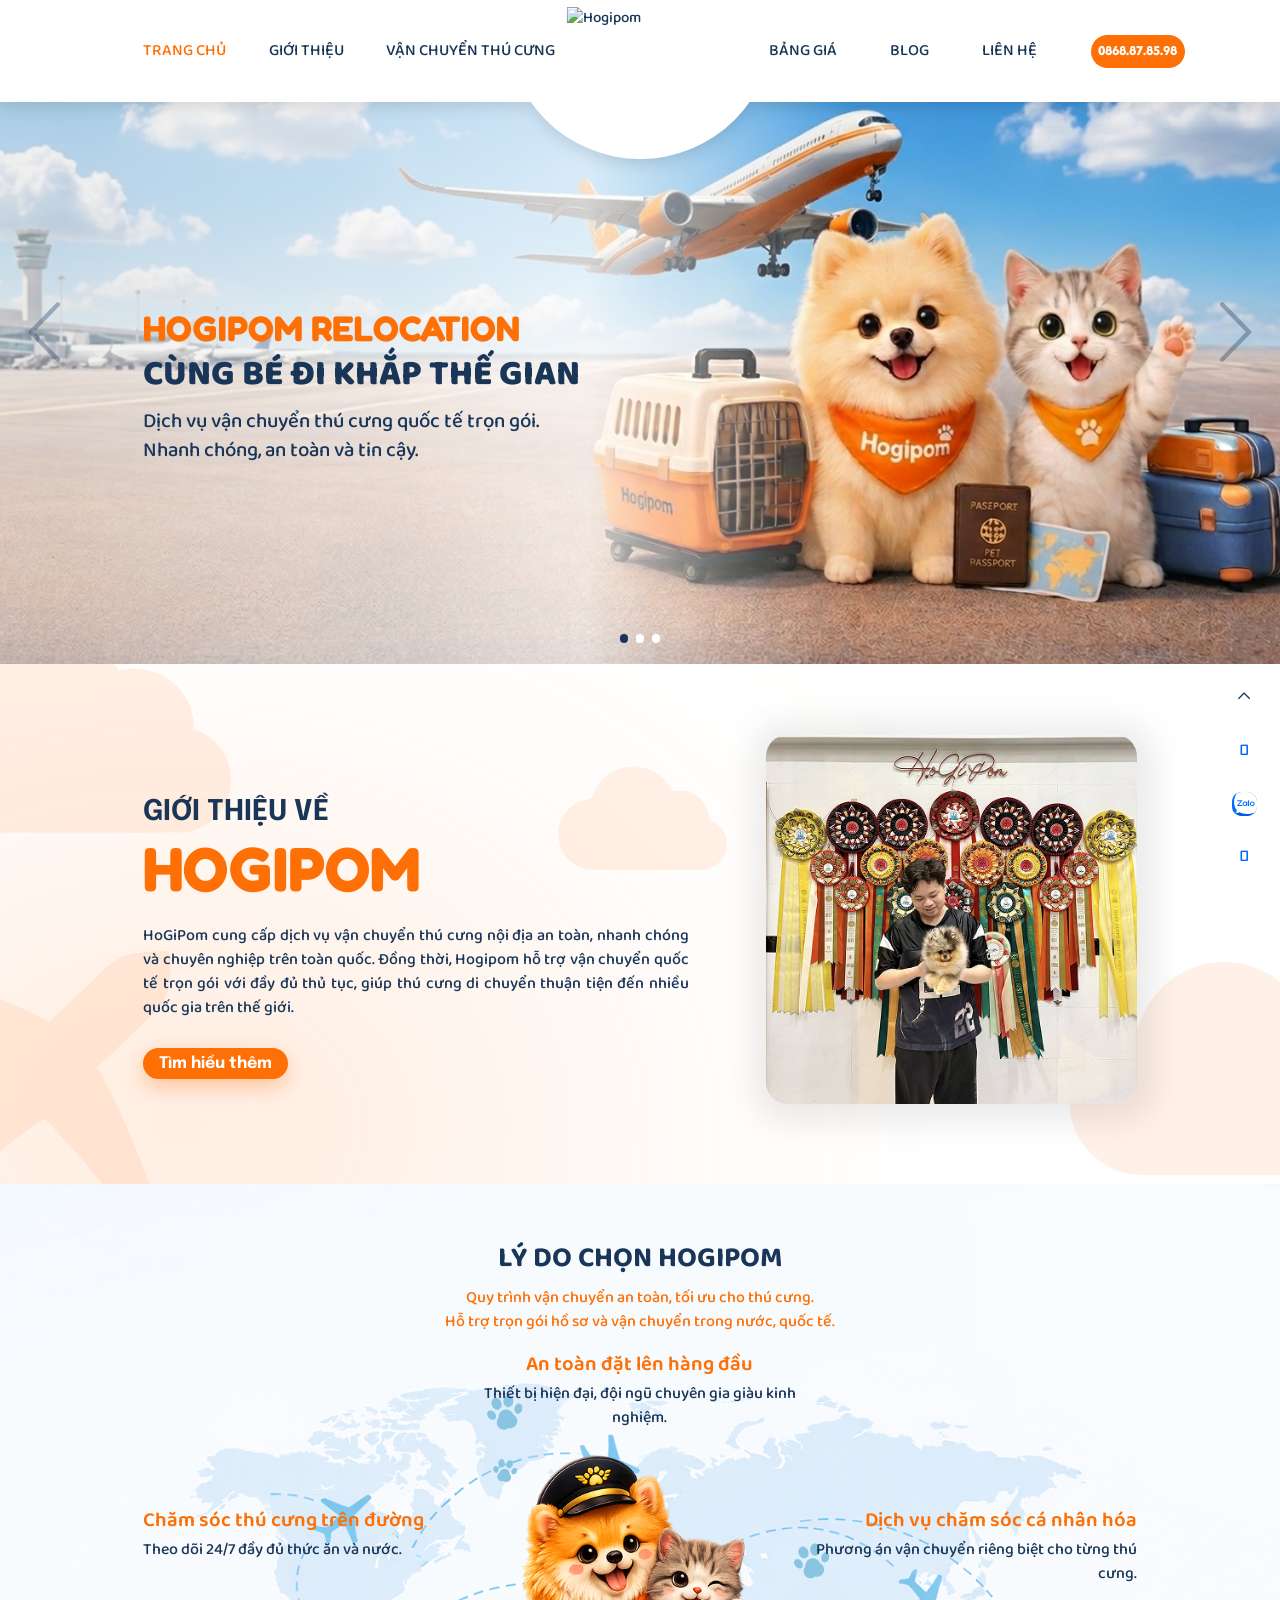
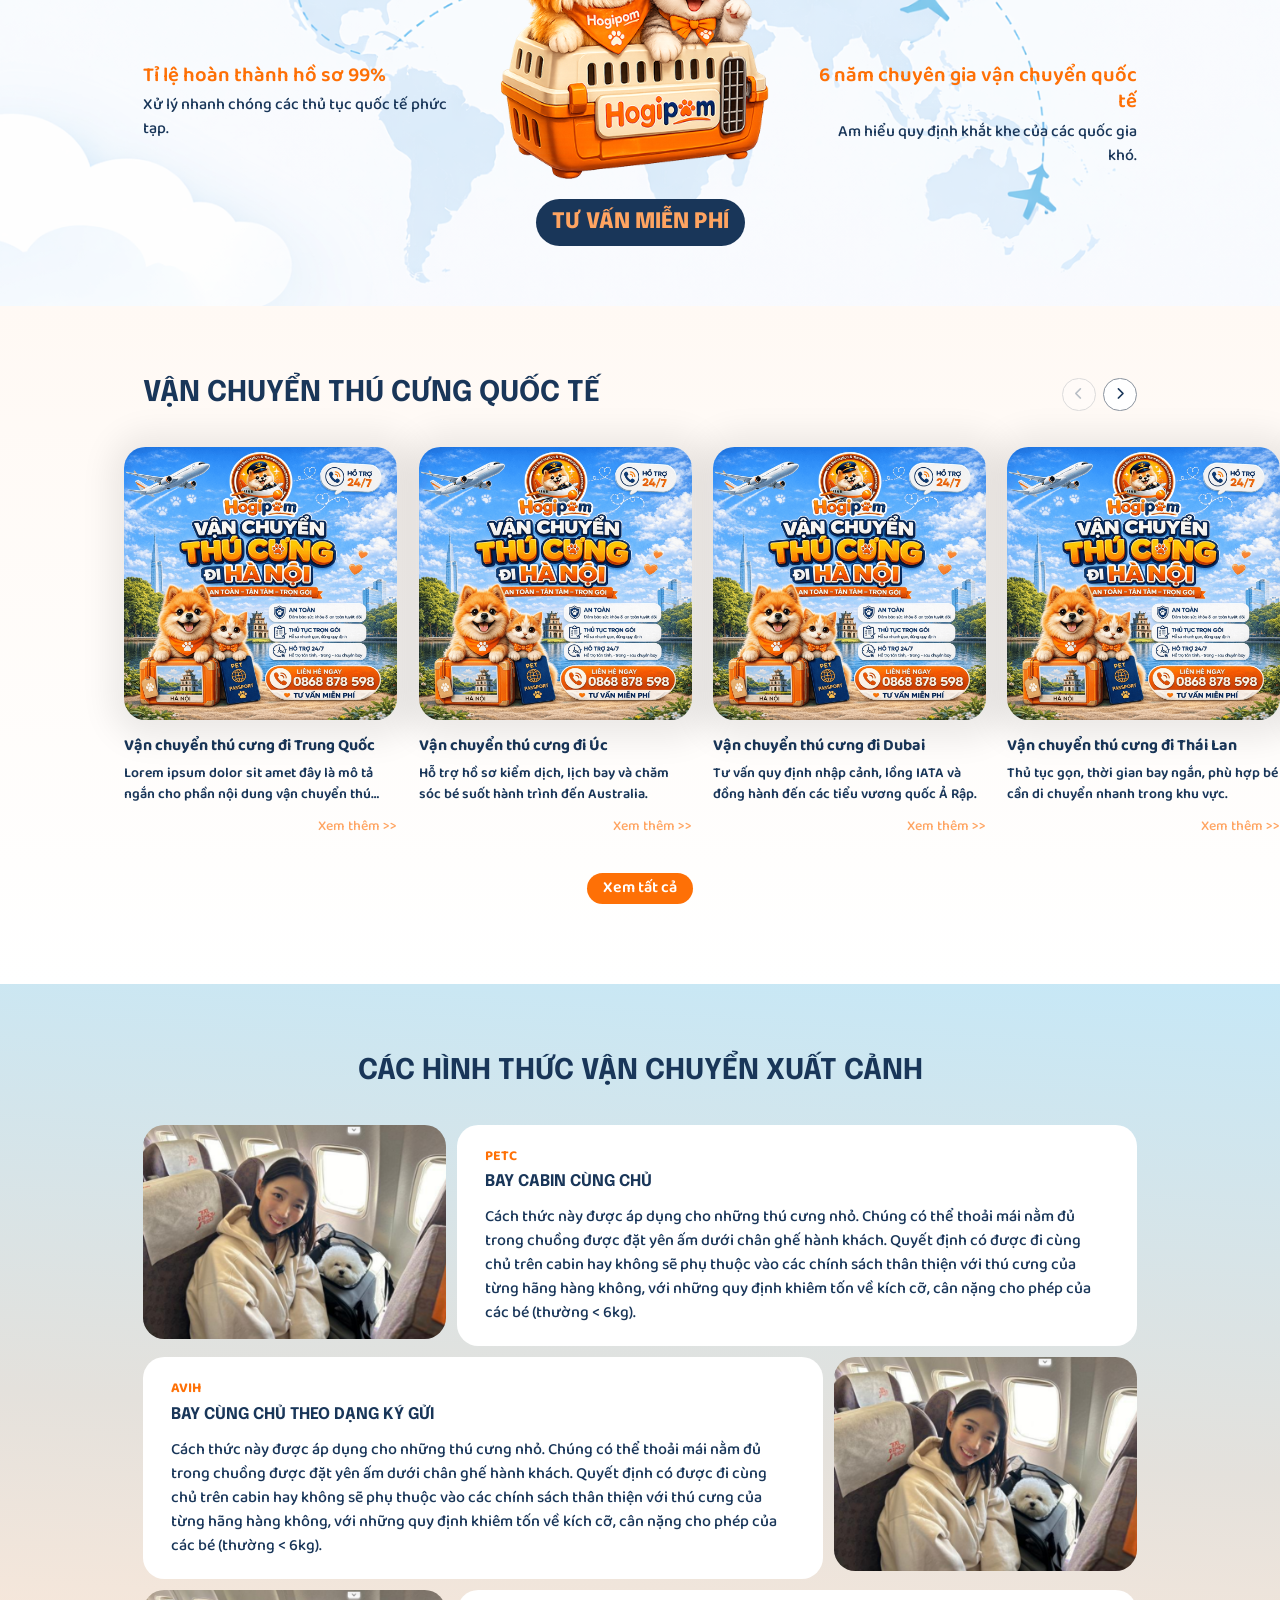
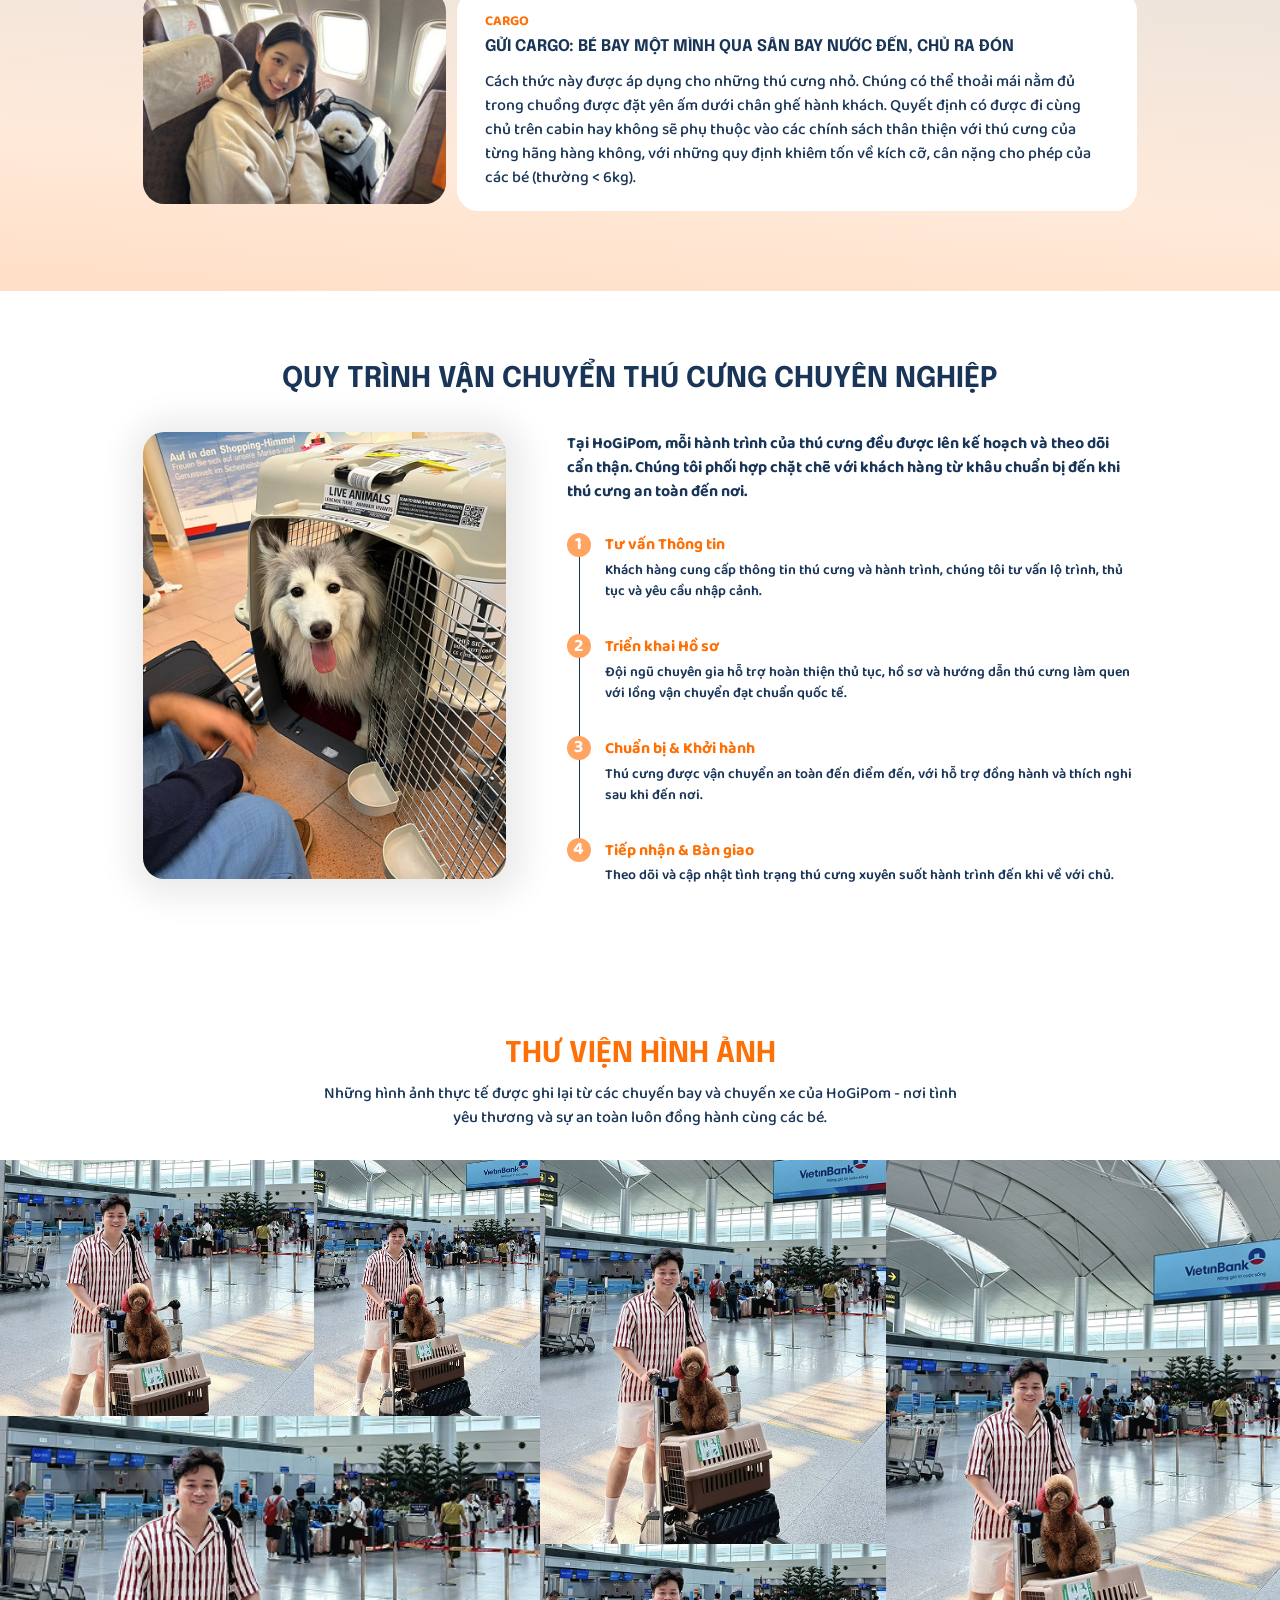
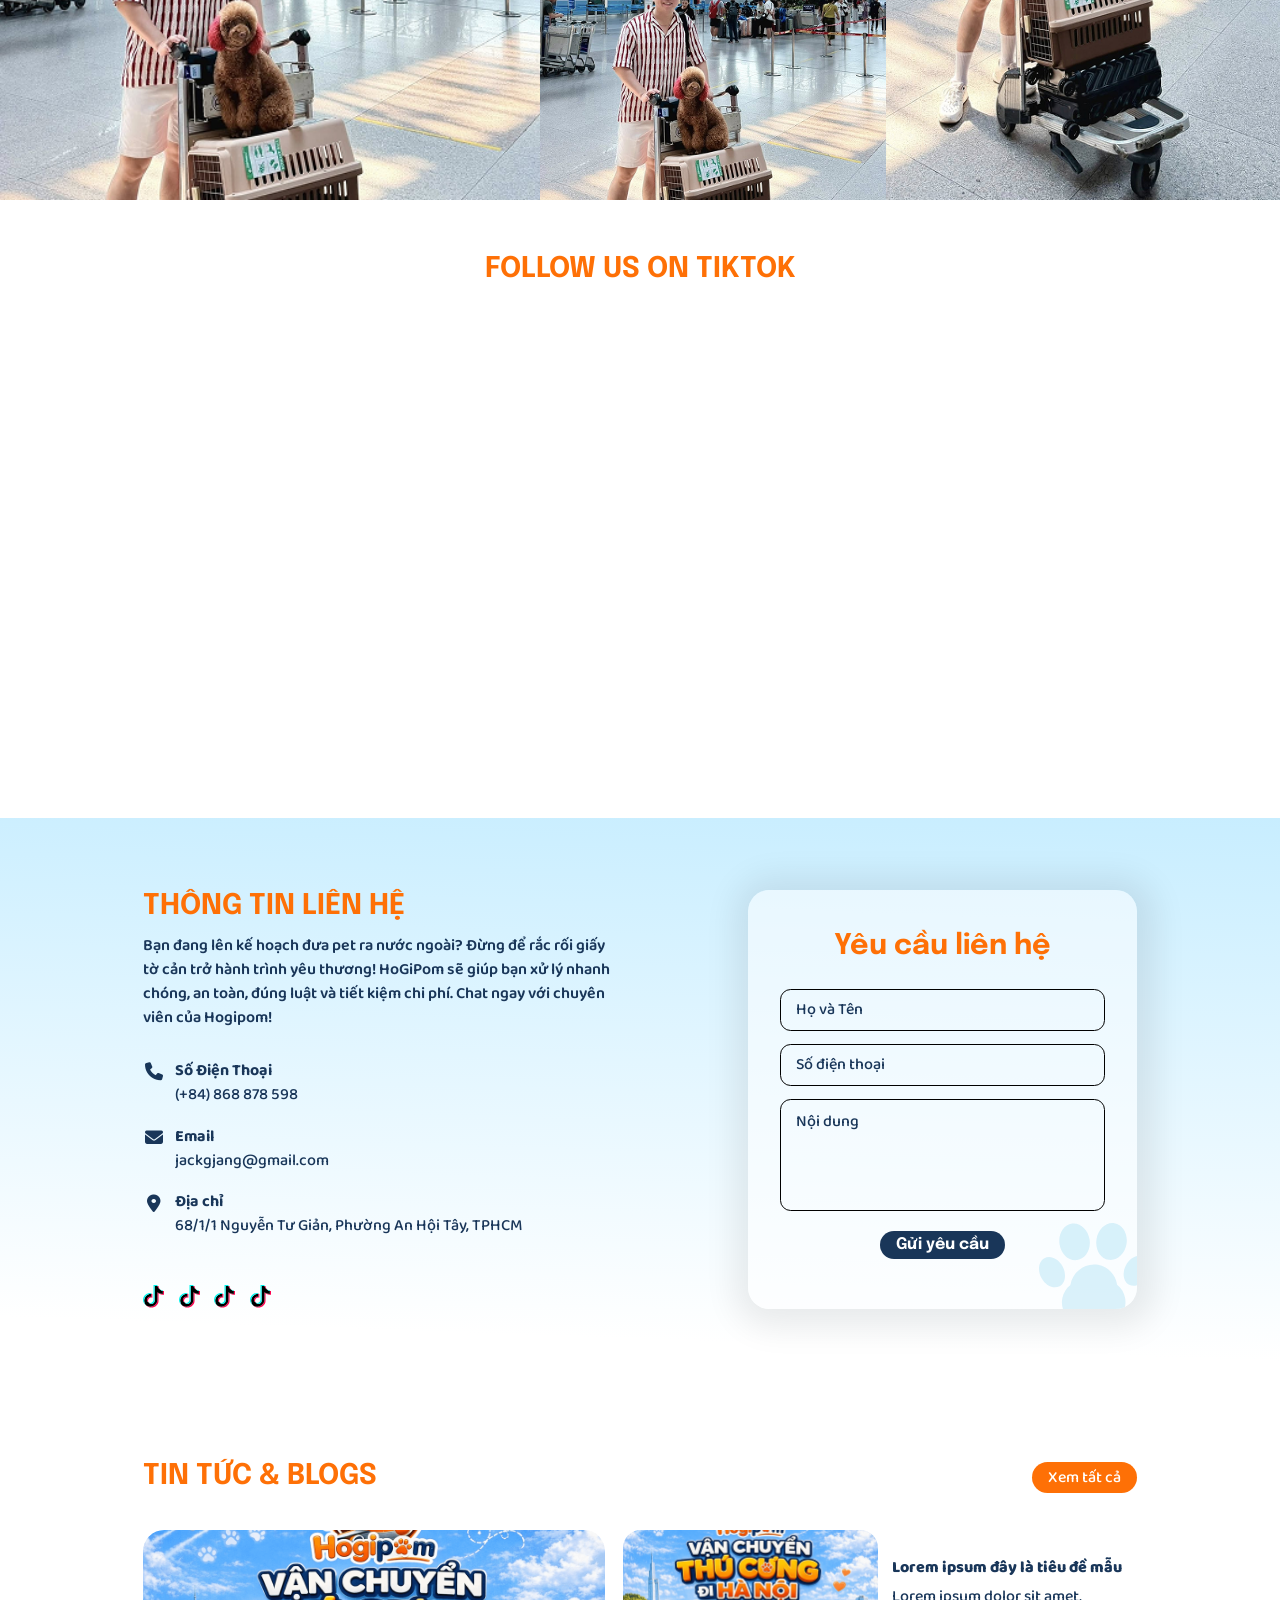
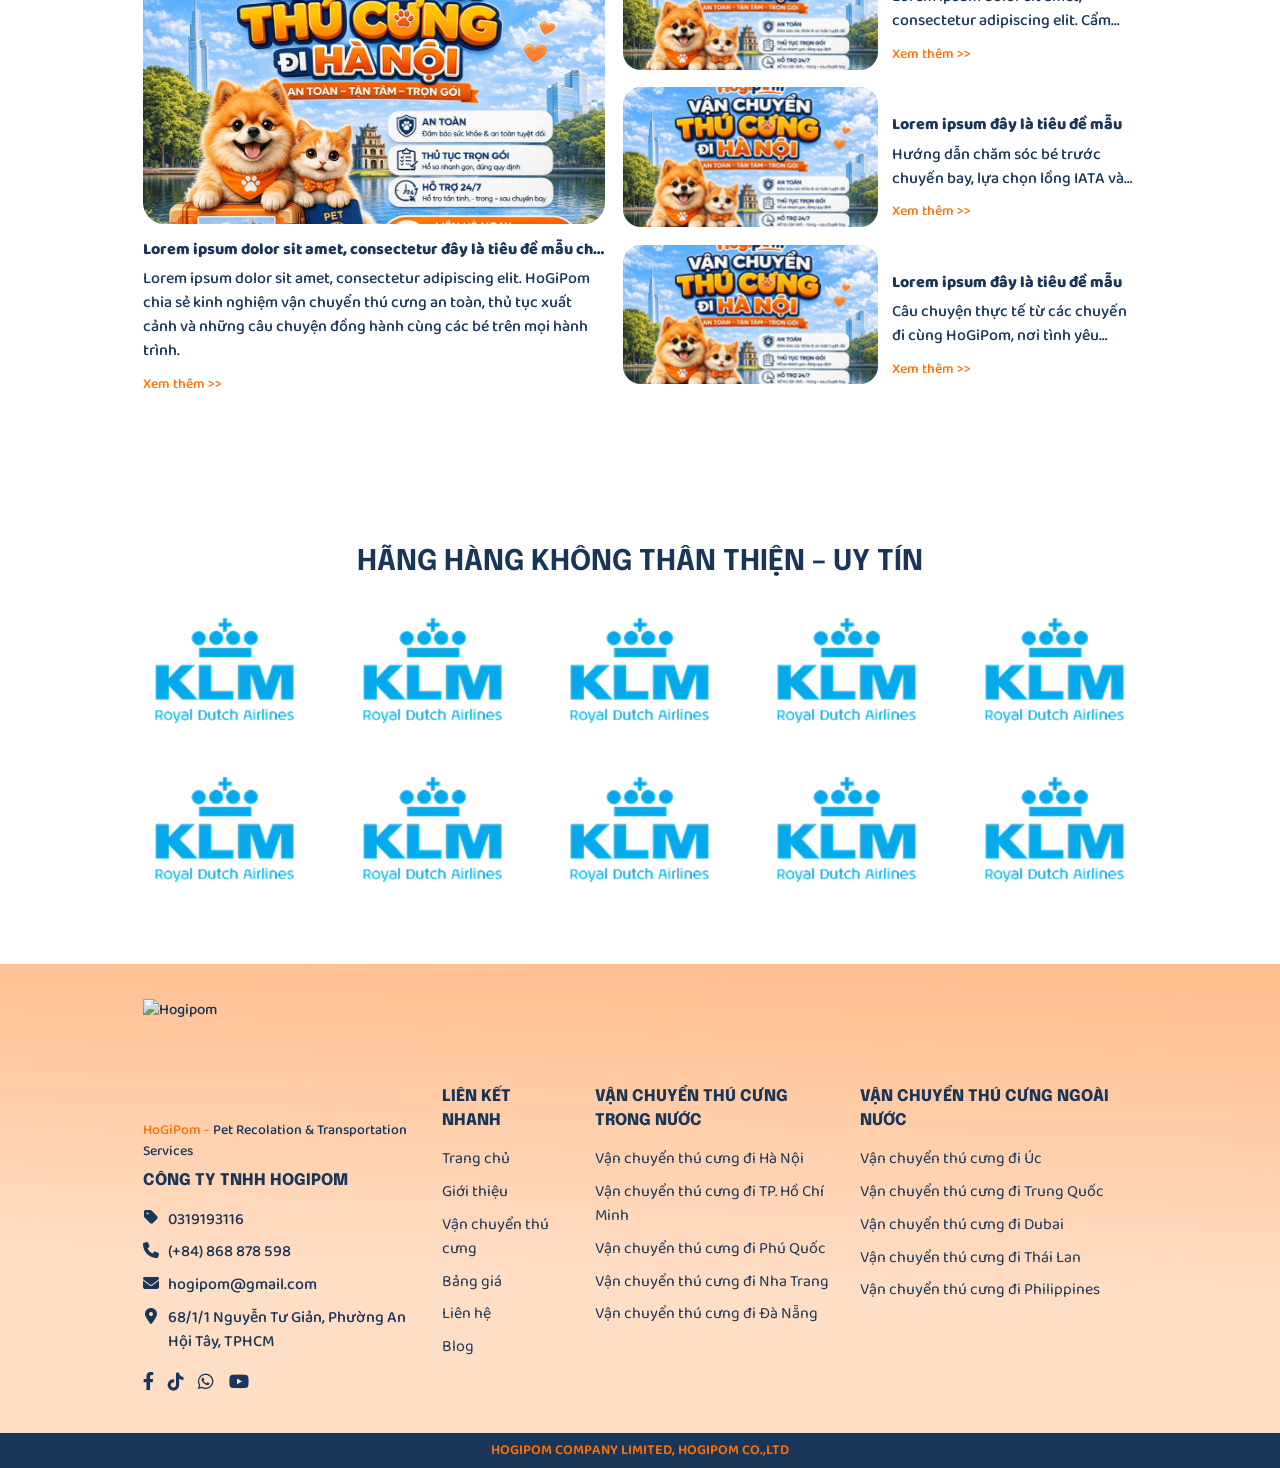
==== index.html @ 5a0b5ee2 "Add files via upload" ====
<!DOCTYPE html>
<html lang="en">
	<head>
		<meta charset="UTF-8">
		<meta name="viewport" content="width=device-width, initial-scale=1.0">
		<meta http-equiv="X-UA-Compatible" content="ie=edge">
		<link rel="icon" href="./img/logo.svg" type="image/svg+xml">
		<link rel="stylesheet" href="">
		<link rel="preconnect" href="https://fonts.googleapis.com">
		<link rel="preconnect" href="https://fonts.gstatic.com" crossorigin>
		<link href="https://fonts.googleapis.com/css2?family=Baloo+2:wght@400;500;600;700&amp;family=Epilogue:ital,wght@0,500;0,600;0,700;0,800;1,500;1,600;1,700;1,800&amp;display=swap" rel="stylesheet">
		<link href="https://fonts.googleapis.com/css2?family=Afacad+Flux:wght@100..1000&amp;family=Fredoka:wght@300..700&amp;display=swap" rel="stylesheet">
		<link href="https://fonts.googleapis.com/css2?family=Material+Symbols+Outlined:opsz,wght,FILL,GRAD@24..48,100..700,0..1,-50..200" rel="stylesheet">
		<link rel="stylesheet" href="./css/core.min.css">
		<link rel="stylesheet" href="./css/main.min.css">
		<title>Hogipom</title>
	</head>
	<body class="home">
		<header class="header">
			<div class="header-shape" aria-hidden="true">
				<div class="header-shape-bar"></div>
				<div class="header-shape-arc"></div>
			</div>
			<div class="container">
				<div class="header-wrap"><a class="header-logo" href="./Home.html" aria-label="Hogipom"><img src="./img/logo.svg" alt="Hogipom" width="165" height="146"></a>
					<nav class="header-nav-wrap" aria-label="Main navigation">
						<ul class="header-nav header-nav-left">
							<li class="current"><a href="./Home.html"><span class="header-nav-text">TRANG CHỦ</span></a></li>
							<li><a href="./About.html"><span class="header-nav-text">GIỚI THIỆU</span></a></li>
							<li><a href="./ServicesList.html"><span class="header-nav-text">VẬN CHUYỂN THÚ CƯNG</span></a></li>
						</ul>
						<ul class="header-nav header-nav-right">
							<li><a href="./Pricing.html"><span class="header-nav-text">BẢNG GIÁ</span></a></li>
							<li><a href="./NewsList.html"><span class="header-nav-text">BLOG</span></a></li>
							<li><a href="./Contact.html"><span class="header-nav-text">LIÊN HỆ</span></a></li>
							<li class="header-phone-item"><a class="header-phone" href="tel:0868878598">0868.87.85.98</a></li>
						</ul>
					</nav>
					<button class="header-hambuger header-bar" type="button" aria-label="Toggle menu"><span></span><span></span><span></span>
						<div id="pulseMe">
							<div class="bar left"></div>
							<div class="bar top"></div>
							<div class="bar right"></div>
							<div class="bar bottom"></div>
						</div>
					</button><a class="header-phone header-phone-bar" href="tel:0868878598">0868.87.85.98</a>
				</div>
			</div>
			<div class="header-overlay"></div>
		</header>
		<main>
			<section class="home-1">
				<div class="swiper">
					<div class="swiper-wrapper">
						<div class="swiper-slide">
							<div class="home-1-media"><img src="./img/banner/banner_1.png" alt="CÙNG BÉ ĐI KHẮP THẾ GIAN">
								<div class="home-1-overlay"></div>
							</div>
							<div class="container">
								<div class="home-1-content">
									<div class="home-1-label">HOGIPOM RELOCATION</div>
									<h2 class="home-1-title">CÙNG BÉ ĐI KHẮP THẾ GIAN</h2>
									<div class="home-1-desc">Dịch vụ vận chuyển thú cưng quốc tế trọn gói.<br>Nhanh chóng, an toàn và tin cậy.</div>
								</div>
							</div>
						</div>
						<div class="swiper-slide">
							<div class="home-1-media"><img src="./img/banner/banner_1.png" alt="THỦ TỤC GỌN — BÉ YÊN TÂM LÊN ĐƯỜNG">
								<div class="home-1-overlay"></div>
							</div>
							<div class="container">
								<div class="home-1-content">
									<div class="home-1-label">PET PASSPORT</div>
									<h2 class="home-1-title">THỦ TỤC GỌN — BÉ YÊN TÂM LÊN ĐƯỜNG</h2>
									<div class="home-1-desc">Hỗ trợ giấy tờ, kiểm dịch và lịch bay phù hợp từng bé.<br>Đồng hành từ cửa nhà đến sân bay quốc tế.</div>
								</div>
							</div>
						</div>
						<div class="swiper-slide">
							<div class="home-1-media"><img src="./img/banner/banner_1.png" alt="AN TOÀN TỪNG CHẶNG BAY">
								<div class="home-1-overlay"></div>
							</div>
							<div class="container">
								<div class="home-1-content">
									<div class="home-1-label">SAFE JOURNEY</div>
									<h2 class="home-1-title">AN TOÀN TỪNG CHẶNG BAY</h2>
									<div class="home-1-desc">Lồng vận chuyển chuẩn IATA, theo dõi suốt hành trình.<br>Bé được chăm sóc như thành viên trong gia đình.</div>
								</div>
							</div>
						</div>
					</div>
				</div>
				<button class="home-1-arrow btn-prev" type="button" aria-label="Previous slide"><img class="img-svg" src="./img/icon/icon_next_prev.svg" alt=""></button>
				<button class="home-1-arrow btn-next" type="button" aria-label="Next slide"><img class="img-svg" src="./img/icon/icon_next_prev.svg" alt=""></button>
				<div class="swiper-pagination"></div>
			</section>
			<section class="home-2">
				<div class="home-2-bg" aria-hidden="true"><img src="./img/bg/bg_intro.svg" alt=""></div>
				<div class="container">
					<div class="home-2-wrap">
						<div class="home-2-content">
							<div class="home-2-heading">
								<div class="home-2-label">GIỚI THIỆU VỀ</div>
								<h2 class="home-2-title">HOGIPOM</h2>
							</div>
							<div class="home-2-desc">HoGiPom cung cấp dịch vụ vận chuyển thú cưng nội địa an toàn, nhanh chóng và chuyên nghiệp trên toàn quốc. Đồng thời, Hogipom hỗ trợ vận chuyển quốc tế trọn gói với đầy đủ thủ tục, giúp thú cưng di chuyển thuận tiện đến nhiều quốc gia trên thế giới.</div>
							<a class="btn btn-primary style-default home-2-btn" href="#"><span>Tìm hiểu thêm</span>
							</a>
						</div>
						<div class="home-2-media img img-ratio ratio:pt-[434_436] shadow-lg"><img src="./img/intro_image.png" alt="HoGiPom"></div>
					</div>
				</div>
			</section>
			<section class="home-3">
				<div class="home-3-bg" aria-hidden="true"><img src="./img/bg/map.svg" alt=""></div>
				<div class="container">
					<div class="home-3-wrap">
						<div class="home-3-head">
							<h2 class="home-3-title">LÝ DO CHỌN HOGIPOM</h2>
							<p class="home-3-desc">Quy trình vận chuyển an toàn, tối ưu cho thú cưng.<br>Hỗ trợ trọn gói hồ sơ và vận chuyển trong nước, quốc tế.</p>
						</div>
						<div class="home-3-cluster">
							<div class="home-3-media img img-ratio ratio:pt-[260_439] lg:ratio:pt-[435_439]"><img src="./img/img_center.png" alt="HoGiPom"></div>
							<div class="home-3-item is-1">
								<h3 class="home-3-item-title">An toàn đặt lên hàng đầu</h3>
								<div class="home-3-item-desc">Thiết bị hiện đại, đội ngũ chuyên gia giàu kinh nghiệm.</div>
							</div>
							<div class="home-3-item is-2">
								<h3 class="home-3-item-title">Chăm sóc thú cưng trên đường</h3>
								<div class="home-3-item-desc">Theo dõi 24/7 đầy đủ thức ăn và nước.</div>
							</div>
							<div class="home-3-item is-3">
								<h3 class="home-3-item-title">Tỉ lệ hoàn thành hồ sơ 99%</h3>
								<div class="home-3-item-desc">Xử lý nhanh chóng các thủ tục quốc tế phức tạp.</div>
							</div>
							<div class="home-3-item is-4">
								<h3 class="home-3-item-title">Dịch vụ chăm sóc cá nhân hóa</h3>
								<div class="home-3-item-desc">Phương án vận chuyển riêng biệt cho từng thú cưng.</div>
							</div>
							<div class="home-3-item is-5">
								<h3 class="home-3-item-title">6 năm chuyên gia vận chuyển quốc tế</h3>
								<div class="home-3-item-desc">Am hiểu quy định khắt khe của các quốc gia khó.</div>
							</div>
						</div>
						<div class="home-3-cta">
							<a class="btn btn-primary btn-secondary home-3-btn" href="#"><span>TƯ VẤN MIỄN PHÍ</span>
							</a>
						</div>
					</div>
				</div>
			</section>
			<section class="home-4 swiper-column-auto auto-4-column allow-touchMove">
				<div class="container">
					<div class="home-4-head">
						<div class="home-4-heading">
							<h2 class="home-4-title">VẬN CHUYỂN THÚ CƯNG QUỐC TẾ</h2>
						</div>
						<div class="home-4-nav">
							<button class="home-4-arrow btn-prev" type="button" aria-label="Previous"></button>
							<button class="home-4-arrow btn-next" type="button" aria-label="Next"></button>
						</div>
					</div>
				</div>
				<div class="home-4-slider">
					<div class="swiper">
						<div class="swiper-wrapper">
							<div class="swiper-slide">
								<div class="item-post item"><a class="item-post-media img img-ratio ratio:pt-[1_1]" href="./ServicesDetail.html"><img src="./img/img_item.png" alt="Vận chuyển thú cưng đi Trung Quốc"/></a>
									<div class="item-post-body">
										<h3 class="item-post-title">Vận chuyển thú cưng đi Trung Quốc</h3>
										<p class="item-post-desc">Lorem ipsum dolor sit amet đây là mô tả ngắn cho phần nội dung vận chuyển thú cưng sang Trung Quốc...</p><a class="item-post-more" href="./ServicesDetail.html">Xem thêm >></a>
									</div>
								</div>
							</div>
							<div class="swiper-slide">
								<div class="item-post item"><a class="item-post-media img img-ratio ratio:pt-[1_1]" href="./ServicesDetail.html"><img src="./img/img_item.png" alt="Vận chuyển thú cưng đi Úc"/></a>
									<div class="item-post-body">
										<h3 class="item-post-title">Vận chuyển thú cưng đi Úc</h3>
										<p class="item-post-desc">Hỗ trợ hồ sơ kiểm dịch, lịch bay và chăm sóc bé suốt hành trình đến Australia.</p><a class="item-post-more" href="./ServicesDetail.html">Xem thêm >></a>
									</div>
								</div>
							</div>
							<div class="swiper-slide">
								<div class="item-post item"><a class="item-post-media img img-ratio ratio:pt-[1_1]" href="./ServicesDetail.html"><img src="./img/img_item.png" alt="Vận chuyển thú cưng đi Dubai"/></a>
									<div class="item-post-body">
										<h3 class="item-post-title">Vận chuyển thú cưng đi Dubai</h3>
										<p class="item-post-desc">Tư vấn quy định nhập cảnh, lồng IATA và đồng hành đến các tiểu vương quốc Ả Rập.</p><a class="item-post-more" href="./ServicesDetail.html">Xem thêm >></a>
									</div>
								</div>
							</div>
							<div class="swiper-slide">
								<div class="item-post item"><a class="item-post-media img img-ratio ratio:pt-[1_1]" href="./ServicesDetail.html"><img src="./img/img_item.png" alt="Vận chuyển thú cưng đi Thái Lan"/></a>
									<div class="item-post-body">
										<h3 class="item-post-title">Vận chuyển thú cưng đi Thái Lan</h3>
										<p class="item-post-desc">Thủ tục gọn, thời gian bay ngắn, phù hợp bé cần di chuyển nhanh trong khu vực.</p><a class="item-post-more" href="./ServicesDetail.html">Xem thêm >></a>
									</div>
								</div>
							</div>
							<div class="swiper-slide">
								<div class="item-post item"><a class="item-post-media img img-ratio ratio:pt-[1_1]" href="./ServicesDetail.html"><img src="./img/img_item.png" alt="Vận chuyển thú cưng đi Hà Nội"/></a>
									<div class="item-post-body">
										<h3 class="item-post-title">Vận chuyển thú cưng đi Hà Nội</h3>
										<p class="item-post-desc">Lorem ipsum dolor sit amet đây là mô tả ngắn cho phần nội dung vận chuyển thú cưng...</p><a class="item-post-more" href="./ServicesDetail.html">Xem thêm >></a>
									</div>
								</div>
							</div>
							<div class="swiper-slide">
								<div class="item-post item"><a class="item-post-media img img-ratio ratio:pt-[1_1]" href="./ServicesDetail.html"><img src="./img/img_item.png" alt="Vận chuyển thú cưng đi Nhật Bản"/></a>
									<div class="item-post-body">
										<h3 class="item-post-title">Vận chuyển thú cưng đi Nhật Bản</h3>
										<p class="item-post-desc">Am hiểu quy định khắt khe, chuẩn bị hồ sơ và lịch cách ly phù hợp từng bé.</p><a class="item-post-more" href="./ServicesDetail.html">Xem thêm >></a>
									</div>
								</div>
							</div>
							<div class="swiper-slide">
								<div class="item-post item"><a class="item-post-media img img-ratio ratio:pt-[1_1]" href="./ServicesDetail.html"><img src="./img/img_item.png" alt="Vận chuyển thú cưng đi Hàn Quốc"/></a>
									<div class="item-post-body">
										<h3 class="item-post-title">Vận chuyển thú cưng đi Hàn Quốc</h3>
										<p class="item-post-desc">Hỗ trợ giấy tờ, microchip và lịch bay đến Seoul, Busan và các thành phố lớn.</p><a class="item-post-more" href="./ServicesDetail.html">Xem thêm >></a>
									</div>
								</div>
							</div>
							<div class="swiper-slide">
								<div class="item-post item"><a class="item-post-media img img-ratio ratio:pt-[1_1]" href="./ServicesDetail.html"><img src="./img/img_item.png" alt="Vận chuyển thú cưng đi Singapore"/></a>
									<div class="item-post-body">
										<h3 class="item-post-title">Vận chuyển thú cưng đi Singapore</h3>
										<p class="item-post-desc">Quy trình rõ ràng, theo dõi 24/7, bé được chăm sóc đến khi giao tận nơi.</p><a class="item-post-more" href="./ServicesDetail.html">Xem thêm >></a>
									</div>
								</div>
							</div>
						</div>
					</div>
				</div>
				<div class="container">
					<div class="home-4-cta">
						<a class="btn btn-primary style-default home-4-btn" href="./ServicesList.html"><span>Xem tất cả</span>
						</a>
					</div>
				</div>
			</section>
			<section class="home-5">
				<div class="container">
					<div class="home-5-wrap">
						<h2 class="home-5-title">CÁC HÌNH THỨC VẬN CHUYỂN XUẤT CẢNH</h2>
						<div class="home-5-list">
							<div class="home-5-row">
								<div class="home-5-media img img-ratio ratio:pt-[512_724]"><img src="./img/people.png" alt="BAY CABIN CÙNG CHỦ"></div>
								<div class="home-5-card">
									<div class="home-5-label">PETC</div>
									<h3 class="home-5-card-title">BAY CABIN CÙNG CHỦ</h3>
									<p class="home-5-card-desc">Cách thức này được áp dụng cho những thú cưng nhỏ. Chúng có thể thoải mái nằm đủ trong chuồng được đặt yên ấm dưới chân ghế hành khách. Quyết định có được đi cùng chủ trên cabin hay không sẽ phụ thuộc vào các chính sách thân thiện với thú cưng của từng hãng hàng không, với những quy định khiêm tốn về kích cỡ, cân nặng cho phép của các bé (thường < 6kg).</p>
								</div>
							</div>
							<div class="home-5-row is-reverse">
								<div class="home-5-media img img-ratio ratio:pt-[512_724]"><img src="./img/people.png" alt="BAY CÙNG CHỦ THEO DẠNG KÝ GỬI"></div>
								<div class="home-5-card">
									<div class="home-5-label">AVIH</div>
									<h3 class="home-5-card-title">BAY CÙNG CHỦ THEO DẠNG KÝ GỬI</h3>
									<p class="home-5-card-desc">Cách thức này được áp dụng cho những thú cưng nhỏ. Chúng có thể thoải mái nằm đủ trong chuồng được đặt yên ấm dưới chân ghế hành khách. Quyết định có được đi cùng chủ trên cabin hay không sẽ phụ thuộc vào các chính sách thân thiện với thú cưng của từng hãng hàng không, với những quy định khiêm tốn về kích cỡ, cân nặng cho phép của các bé (thường < 6kg).</p>
								</div>
							</div>
							<div class="home-5-row">
								<div class="home-5-media img img-ratio ratio:pt-[512_724]"><img src="./img/people.png" alt="GỬI CARGO: BÉ BAY MỘT MÌNH QUA SÂN BAY NƯỚC ĐẾN, CHỦ RA ĐÓN"></div>
								<div class="home-5-card">
									<div class="home-5-label">CARGO</div>
									<h3 class="home-5-card-title">GỬI CARGO: BÉ BAY MỘT MÌNH QUA SÂN BAY NƯỚC ĐẾN, CHỦ RA ĐÓN</h3>
									<p class="home-5-card-desc">Cách thức này được áp dụng cho những thú cưng nhỏ. Chúng có thể thoải mái nằm đủ trong chuồng được đặt yên ấm dưới chân ghế hành khách. Quyết định có được đi cùng chủ trên cabin hay không sẽ phụ thuộc vào các chính sách thân thiện với thú cưng của từng hãng hàng không, với những quy định khiêm tốn về kích cỡ, cân nặng cho phép của các bé (thường < 6kg).</p>
								</div>
							</div>
						</div>
					</div>
				</div>
			</section>
			<section class="home-6">
				<div class="container">
					<div class="home-6-wrap">
						<h2 class="home-6-title">QUY TRÌNH VẬN CHUYỂN THÚ CƯNG CHUYÊN NGHIỆP</h2>
						<div class="home-6-body">
							<div class="home-6-media img img-ratio ratio:pt-[522_424] shadow-lg"><img src="./img/img_dog.png" alt="Quy trình vận chuyển thú cưng"></div>
							<div class="home-6-content">
								<div class="home-6-intro">Tại HoGiPom, mỗi hành trình của thú cưng đều được lên kế hoạch và theo dõi cẩn thận. Chúng tôi phối hợp chặt chẽ với khách hàng từ khâu chuẩn bị đến khi thú cưng an toàn đến nơi.</div>
								<div class="home-6-steps">
									<div class="home-6-step">
										<div class="home-6-step-num">1</div>
										<div class="home-6-step-info">
											<h3 class="home-6-step-title">Tư vấn Thông tin</h3>
											<p class="home-6-step-desc">Khách hàng cung cấp thông tin thú cưng và hành trình, chúng tôi tư vấn lộ trình, thủ tục và yêu cầu nhập cảnh.</p>
										</div>
									</div>
									<div class="home-6-step">
										<div class="home-6-step-num">2</div>
										<div class="home-6-step-info">
											<h3 class="home-6-step-title">Triển khai Hồ sơ</h3>
											<p class="home-6-step-desc">Đội ngũ chuyên gia hỗ trợ hoàn thiện thủ tục, hồ sơ và hướng dẫn thú cưng làm quen với lồng vận chuyển đạt chuẩn quốc tế.</p>
										</div>
									</div>
									<div class="home-6-step">
										<div class="home-6-step-num">3</div>
										<div class="home-6-step-info">
											<h3 class="home-6-step-title">Chuẩn bị &amp; Khởi hành</h3>
											<p class="home-6-step-desc">Thú cưng được vận chuyển an toàn đến điểm đến, với hỗ trợ đồng hành và thích nghi sau khi đến nơi.</p>
										</div>
									</div>
									<div class="home-6-step">
										<div class="home-6-step-num">4</div>
										<div class="home-6-step-info">
											<h3 class="home-6-step-title">Tiếp nhận &amp; Bàn giao</h3>
											<p class="home-6-step-desc">Theo dõi và cập nhật tình trạng thú cưng xuyên suốt hành trình đến khi về với chủ.</p>
										</div>
									</div>
								</div>
							</div>
						</div>
					</div>
				</div>
			</section>
			<section class="home-7">
				<div class="container">
					<div class="home-7-head">
						<h2 class="home-7-title">THƯ VIỆN HÌNH ẢNH</h2>
						<p class="home-7-desc">Những hình ảnh thực tế được ghi lại từ các chuyến bay và chuyến xe của HoGiPom - nơi tình yêu thương và sự an toàn luôn đồng hành cùng các bé.</p>
					</div>
				</div>
				<div class="home-7-grid">
					<div class="home-7-cell is-1"><img src="./img/img_gallery.png" alt="Thư viện hình ảnh HoGiPom"></div>
					<div class="home-7-cell is-2"><img src="./img/img_gallery.png" alt="Thư viện hình ảnh HoGiPom"></div>
					<div class="home-7-cell is-3"><img src="./img/img_gallery.png" alt="Thư viện hình ảnh HoGiPom"></div>
					<div class="home-7-cell is-4"><img src="./img/img_gallery.png" alt="Thư viện hình ảnh HoGiPom"></div>
					<div class="home-7-cell is-5"><img src="./img/img_gallery.png" alt="Thư viện hình ảnh HoGiPom"></div>
					<div class="home-7-cell is-6"><img src="./img/img_gallery.png" alt="Thư viện hình ảnh HoGiPom"></div>
				</div>
			</section>
			<section class="home-8">
				<div class="container">
					<div class="home-8-wrap">
						<h2 class="home-8-title">FOLLOW US ON TIKTOK</h2>
						<div class="home-8-list">
							<div class="home-8-item">
								<div class="home-8-media img img-ratio ratio:pt-[16_9]">
									<iframe src="https://www.tiktok.com/player/v1/6718335390845095173" title="TikTok" allowfullscreen allow="accelerometer; autoplay; clipboard-write; encrypted-media; gyroscope; picture-in-picture"></iframe>
								</div>
							</div>
							<div class="home-8-item">
								<div class="home-8-media img img-ratio ratio:pt-[16_9]">
									<iframe src="https://www.tiktok.com/player/v1/6718335390845095173" title="TikTok" allowfullscreen allow="accelerometer; autoplay; clipboard-write; encrypted-media; gyroscope; picture-in-picture"></iframe>
								</div>
							</div>
							<div class="home-8-item">
								<div class="home-8-media img img-ratio ratio:pt-[16_9]">
									<iframe src="https://www.tiktok.com/player/v1/6718335390845095173" title="TikTok" allowfullscreen allow="accelerometer; autoplay; clipboard-write; encrypted-media; gyroscope; picture-in-picture"></iframe>
								</div>
							</div>
						</div>
					</div>
				</div>
			</section>
			<section class="home-9">
				<div class="container">
					<div class="home-9-wrap">
						<div class="home-9-content">
							<div class="home-9-head">
								<h2 class="home-9-title">THÔNG TIN LIÊN HỆ</h2>
								<div class="home-9-desc">Bạn đang lên kế hoạch đưa pet ra nước ngoài? Đừng để rắc rối giấy tờ cản trở hành trình yêu thương! HoGiPom sẽ giúp bạn xử lý nhanh chóng, an toàn, đúng luật và tiết kiệm chi phí. Chat ngay với chuyên viên của Hogipom!</div>
							</div>
							<div class="home-9-info"><a class="home-9-info-item" href="tel:+84868878598">
									<div class="home-9-info-icon"><i class="fa-solid fa-phone" aria-hidden="true"></i></div>
									<div class="home-9-info-text">
										<div class="home-9-info-label">Số Điện Thoại</div>
										<div class="home-9-info-value">(+84) 868 878 598</div>
									</div></a><a class="home-9-info-item" href="mailto:jackgjang@gmail.com">
									<div class="home-9-info-icon"><i class="fa-solid fa-envelope" aria-hidden="true"></i></div>
									<div class="home-9-info-text">
										<div class="home-9-info-label">Email</div>
										<div class="home-9-info-value">jackgjang@gmail.com</div>
									</div></a><a class="home-9-info-item" href="#">
									<div class="home-9-info-icon"><i class="fa-solid fa-location-dot" aria-hidden="true"></i></div>
									<div class="home-9-info-text">
										<div class="home-9-info-label">Địa chỉ</div>
										<div class="home-9-info-value">68/1/1 Nguyễn Tư Giản, Phường An Hội Tây, TPHCM</div>
									</div></a>
							</div>
							<div class="home-9-social"><a class="home-9-social-link" href="#" aria-label="TikTok"><span class="home-9-social-icon img img-ratio ratio:pt-[26_24]"><img src="./img/icon/tiktok.svg" alt="TikTok"></span></a><a class="home-9-social-link" href="#" aria-label="TikTok"><span class="home-9-social-icon img img-ratio ratio:pt-[26_24]"><img src="./img/icon/tiktok.svg" alt="TikTok"></span></a><a class="home-9-social-link" href="#" aria-label="TikTok"><span class="home-9-social-icon img img-ratio ratio:pt-[26_24]"><img src="./img/icon/tiktok.svg" alt="TikTok"></span></a><a class="home-9-social-link" href="#" aria-label="TikTok"><span class="home-9-social-icon img img-ratio ratio:pt-[26_24]"><img src="./img/icon/tiktok.svg" alt="TikTok"></span></a>
							</div>
						</div>
						<div class="home-9-card">
							<div class="home-9-paw" aria-hidden="true">
								<div class="home-9-paw-media img img-ratio ratio:pt-[109_116]"><img src="./img/icon/foot_dog.svg" alt=""></div>
							</div>
							<h3 class="home-9-form-title">Yêu cầu liên hệ</h3>
							<div class="home-9-form">
								<form class="wpcf7-form" action="" method="post" novalidate>
									<div class="form-group"><span class="wpcf7-form-control-wrap" data-name="your-name">
											<input class="wpcf7-form-control wpcf7-text" type="text" name="your-name" size="40" placeholder="Họ và Tên" autocomplete="name"></span></div>
									<div class="form-group"><span class="wpcf7-form-control-wrap" data-name="your-tel">
											<input class="wpcf7-form-control wpcf7-tel" type="tel" name="your-tel" size="40" placeholder="Số điện thoại" autocomplete="tel"></span></div>
									<div class="form-group textarea"><span class="wpcf7-form-control-wrap" data-name="your-message">
											<textarea class="wpcf7-form-control wpcf7-textarea" name="your-message" cols="40" rows="5" placeholder="Nội dung"></textarea></span></div>
									<div class="form-submit">
										<button class="btn btn-primary btn-secondary home-9-btn"><span>Gửi yêu cầu</span>
										</button>
									</div>
								</form>
							</div>
						</div>
					</div>
				</div>
			</section>
			<section class="home-10">
				<div class="container">
					<div class="home-10-wrap">
						<div class="home-10-head">
							<h2 class="home-10-title">TIN TỨC & BLOGS</h2>
							<a class="btn btn-primary style-default home-10-btn" href="./NewsList.html"><span>Xem tất cả</span>
							</a>
						</div>
						<div class="home-10-body">
							<div class="home-10-feature">
								<div class="item-post"><a class="item-post-media img img-ratio ratio:pt-[343_540]" href="./NewsDetail.html"><img src="./img/img_item.png" alt="Lorem ipsum dolor sit amet, consectetur đây là tiêu đề mẫu cho bài viết nổi bật"/></a>
									<div class="item-post-body">
										<h3 class="item-post-title"><a href="./NewsDetail.html">Lorem ipsum dolor sit amet, consectetur đây là tiêu đề mẫu cho bài viết nổi bật</a></h3>
										<div class="item-post-desc">Lorem ipsum dolor sit amet, consectetur adipiscing elit. HoGiPom chia sẻ kinh nghiệm vận chuyển thú cưng an toàn, thủ tục xuất cảnh và những câu chuyện đồng hành cùng các bé trên mọi hành trình.</div><a class="item-post-more" href="./NewsDetail.html">Xem thêm >></a>
									</div>
								</div>
							</div>
							<div class="home-10-list">
								<div class="item-post is-row"><a class="item-post-media" href="./NewsDetail.html"><span class="item-post-thumb img img-ratio ratio:pt-[157_287]"><img src="./img/img_item.png" alt="Lorem ipsum đây là tiêu đề mẫu"/></span></a>
									<div class="item-post-body">
										<h3 class="item-post-title"><a href="./NewsDetail.html">Lorem ipsum đây là tiêu đề mẫu</a></h3>
										<div class="item-post-desc">Lorem ipsum dolor sit amet, consectetur adipiscing elit. Cẩm nang chuẩn bị hồ sơ và lịch bay cho thú cưng...</div><a class="item-post-more" href="./NewsDetail.html">Xem thêm >></a>
									</div>
								</div>
								<div class="item-post is-row"><a class="item-post-media" href="./NewsDetail.html"><span class="item-post-thumb img img-ratio ratio:pt-[157_287]"><img src="./img/img_item.png" alt="Lorem ipsum đây là tiêu đề mẫu"/></span></a>
									<div class="item-post-body">
										<h3 class="item-post-title"><a href="./NewsDetail.html">Lorem ipsum đây là tiêu đề mẫu</a></h3>
										<div class="item-post-desc">Hướng dẫn chăm sóc bé trước chuyến bay, lựa chọn lồng IATA và những lưu ý khi vận chuyển quốc tế...</div><a class="item-post-more" href="./NewsDetail.html">Xem thêm >></a>
									</div>
								</div>
								<div class="item-post is-row"><a class="item-post-media" href="./NewsDetail.html"><span class="item-post-thumb img img-ratio ratio:pt-[157_287]"><img src="./img/img_item.png" alt="Lorem ipsum đây là tiêu đề mẫu"/></span></a>
									<div class="item-post-body">
										<h3 class="item-post-title"><a href="./NewsDetail.html">Lorem ipsum đây là tiêu đề mẫu</a></h3>
										<div class="item-post-desc">Câu chuyện thực tế từ các chuyến đi cùng HoGiPom, nơi tình yêu thương và sự an toàn luôn đồng hành...</div><a class="item-post-more" href="./NewsDetail.html">Xem thêm >></a>
									</div>
								</div>
							</div>
						</div>
					</div>
				</div>
			</section>
			<section class="home-11">
				<div class="container">
					<div class="home-11-wrap">
						<h2 class="home-11-title">HÃNG HÀNG KHÔNG THÂN THIỆN – UY TÍN</h2>
						<div class="home-11-list">
							<div class="home-11-item">
								<div class="home-11-media">
									<div class="home-11-logo img img-ratio ratio:pt-[103_134]"><img src="./img/hanghangkhong.png" alt="KLM Royal Dutch Airlines"></div>
								</div>
							</div>
							<div class="home-11-item">
								<div class="home-11-media">
									<div class="home-11-logo img img-ratio ratio:pt-[103_134]"><img src="./img/hanghangkhong.png" alt="Qatar Airways"></div>
								</div>
							</div>
							<div class="home-11-item">
								<div class="home-11-media">
									<div class="home-11-logo img img-ratio ratio:pt-[103_134]"><img src="./img/hanghangkhong.png" alt="Sun Phu Quoc Airways"></div>
								</div>
							</div>
							<div class="home-11-item">
								<div class="home-11-media">
									<div class="home-11-logo img img-ratio ratio:pt-[103_134]"><img src="./img/hanghangkhong.png" alt="Vietnam Airlines"></div>
								</div>
							</div>
							<div class="home-11-item">
								<div class="home-11-media">
									<div class="home-11-logo img img-ratio ratio:pt-[103_134]"><img src="./img/hanghangkhong.png" alt="ANA"></div>
								</div>
							</div>
							<div class="home-11-item">
								<div class="home-11-media">
									<div class="home-11-logo img img-ratio ratio:pt-[103_134]"><img src="./img/hanghangkhong.png" alt="EVA Air"></div>
								</div>
							</div>
							<div class="home-11-item">
								<div class="home-11-media">
									<div class="home-11-logo img img-ratio ratio:pt-[103_134]"><img src="./img/hanghangkhong.png" alt="Air China"></div>
								</div>
							</div>
							<div class="home-11-item">
								<div class="home-11-media">
									<div class="home-11-logo img img-ratio ratio:pt-[103_134]"><img src="./img/hanghangkhong.png" alt="Malaysia Airlines"></div>
								</div>
							</div>
							<div class="home-11-item">
								<div class="home-11-media">
									<div class="home-11-logo img img-ratio ratio:pt-[103_134]"><img src="./img/hanghangkhong.png" alt="Singapore Airlines"></div>
								</div>
							</div>
							<div class="home-11-item">
								<div class="home-11-media">
									<div class="home-11-logo img img-ratio ratio:pt-[103_134]"><img src="./img/hanghangkhong.png" alt="Starlux"></div>
								</div>
							</div>
						</div>
					</div>
				</div>
			</section>
		</main>
		<footer class="footer">
			<div class="container">
				<div class="footer-wrap">
					<div class="footer-brand"><a class="footer-logo" href="./Home.html" aria-label="Hogipom"><span class="footer-logo-media img img-ratio ratio:pt-[146_165]"><img src="./img/logo.svg" alt="Hogipom"></span></a>
						<div class="footer-tagline">HoGiPom -<span>Pet Recolation & Transportation Services</span></div>
						<div class="footer-company">CÔNG TY TNHH HOGIPOM</div>
						<ul class="footer-contact">
							<li>
								<div class="footer-contact-item"><span class="footer-contact-icon"><i class="fa-solid fa-tag" aria-hidden="true"></i></span><span class="footer-contact-value">0319193116</span></div>
							</li>
							<li><a class="footer-contact-item is-accent" href="tel:+84868878598"><span class="footer-contact-icon"><i class="fa-solid fa-phone" aria-hidden="true"></i></span><span class="footer-contact-value">(+84) 868 878 598</span></a>
							</li>
							<li><a class="footer-contact-item" href="mailto:hogipom@gmail.com"><span class="footer-contact-icon"><i class="fa-solid fa-envelope" aria-hidden="true"></i></span><span class="footer-contact-value">hogipom@gmail.com</span></a>
							</li>
							<li><a class="footer-contact-item" href="#"><span class="footer-contact-icon"><i class="fa-solid fa-location-dot" aria-hidden="true"></i></span><span class="footer-contact-value">68/1/1 Nguyễn Tư Giản, Phường An Hội Tây, TPHCM</span></a>
							</li>
						</ul>
						<ul class="footer-social">
							<li><a class="footer-social-link" href="#" aria-label="Facebook"><i class="fa-brands fa-facebook-f" aria-hidden="true"></i></a></li>
							<li><a class="footer-social-link" href="#" aria-label="TikTok"><i class="fa-brands fa-tiktok" aria-hidden="true"></i></a></li>
							<li><a class="footer-social-link" href="#" aria-label="WhatsApp"><i class="fa-brands fa-whatsapp" aria-hidden="true"></i></a></li>
							<li><a class="footer-social-link" href="#" aria-label="YouTube"><i class="fa-brands fa-youtube" aria-hidden="true"></i></a></li>
						</ul>
					</div>
					<div class="footer-col">
						<h3 class="footer-col-title">LIÊN KẾT NHANH</h3>
						<ul class="footer-menu">
							<li><a href="./Home.html">Trang chủ</a></li>
							<li><a href="./About.html">Giới thiệu</a></li>
							<li><a href="./Shipping.html">Vận chuyển thú cưng</a></li>
							<li><a href="./Pricing.html">Bảng giá</a></li>
							<li><a href="./Contact.html">Liên hệ</a></li>
							<li><a href="./NewsList.html">Blog</a></li>
						</ul>
					</div>
					<div class="footer-col">
						<h3 class="footer-col-title">VẬN CHUYỂN THÚ CƯNG TRONG NƯỚC</h3>
						<ul class="footer-menu">
							<li><a href="#">Vận chuyển thú cưng đi Hà Nội</a></li>
							<li><a href="#">Vận chuyển thú cưng đi TP. Hồ Chí Minh</a></li>
							<li><a href="#">Vận chuyển thú cưng đi Phú Quốc</a></li>
							<li><a href="#">Vận chuyển thú cưng đi Nha Trang</a></li>
							<li><a href="#">Vận chuyển thú cưng đi Đà Nẵng</a></li>
						</ul>
					</div>
					<div class="footer-col">
						<h3 class="footer-col-title">VẬN CHUYỂN THÚ CƯNG NGOÀI NƯỚC</h3>
						<ul class="footer-menu">
							<li><a href="#">Vận chuyển thú cưng đi Úc</a></li>
							<li><a href="#">Vận chuyển thú cưng đi Trung Quốc</a></li>
							<li><a href="#">Vận chuyển thú cưng đi Dubai</a></li>
							<li><a href="#">Vận chuyển thú cưng đi Thái Lan</a></li>
							<li><a href="#">Vận chuyển thú cưng đi Philippines</a></li>
						</ul>
					</div>
				</div>
			</div>
			<div class="footer-bottom">
				<div class="container">
					<p class="footer-copyright">HOGIPOM COMPANY LIMITED, HOGIPOM CO.,LTD</p>
				</div>
			</div>
			<div class="tool-fixed-cta">
				<button class="button-to-top" type="button" aria-label="Lên đầu trang"><span class="icon"></span></button><a class="tool-cta-item" href="tel:+84868878598" aria-label="Gọi điện"><i class="fa-solid fa-phone" aria-hidden="true"></i></a><a class="tool-cta-item" href="https://zalo.me/0868878598" target="_blank" rel="noopener noreferrer" aria-label="Zalo"><span class="tool-cta-logo img img-ratio ratio:pt-[33_33]"><img src="./img/icon/zalo_logo.svg" alt="Zalo"></span></a><a class="tool-cta-item" href="https://m.me/" target="_blank" rel="noopener noreferrer" aria-label="Messenger"><i class="fa-brands fa-facebook-messenger" aria-hidden="true"></i></a>
			</div>
		</footer>
		<script src="./js/core.min.js"></script>
		<script src="./js/main.min.js"></script>
	</body>
</html>
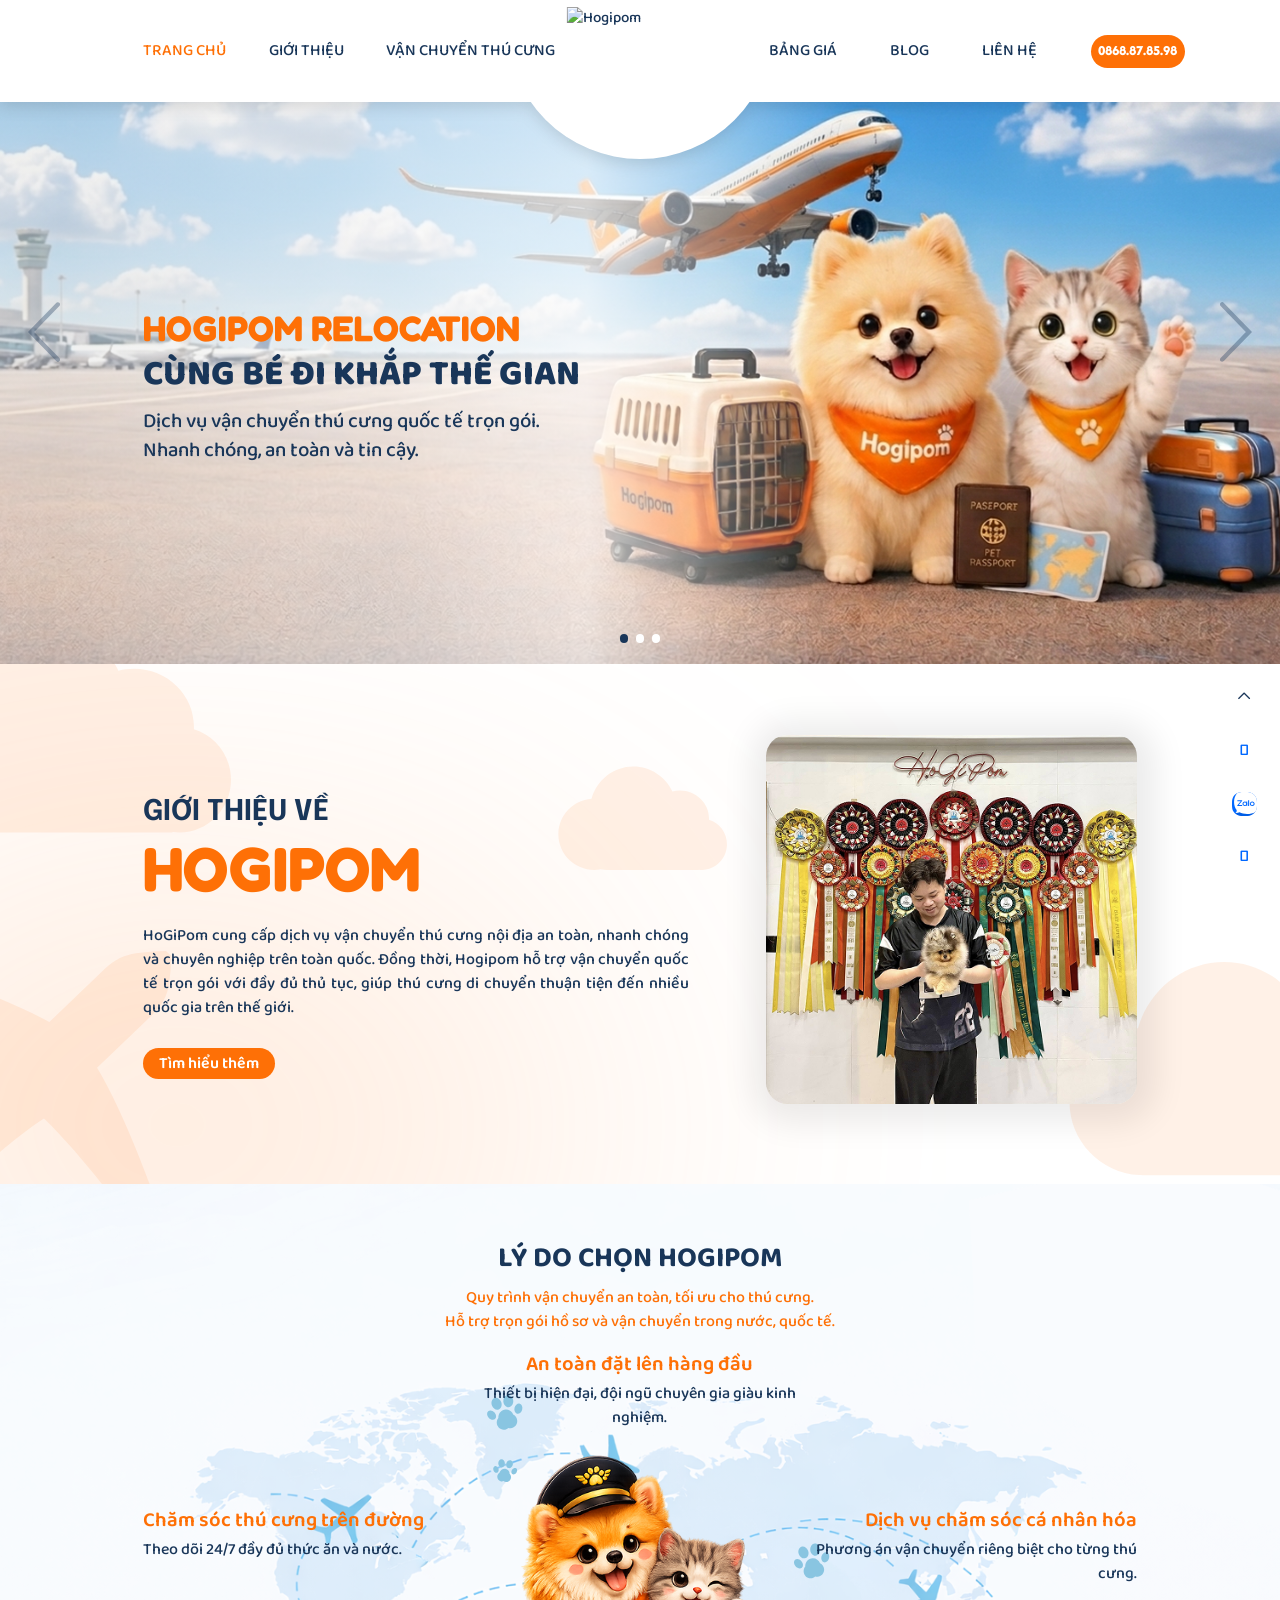
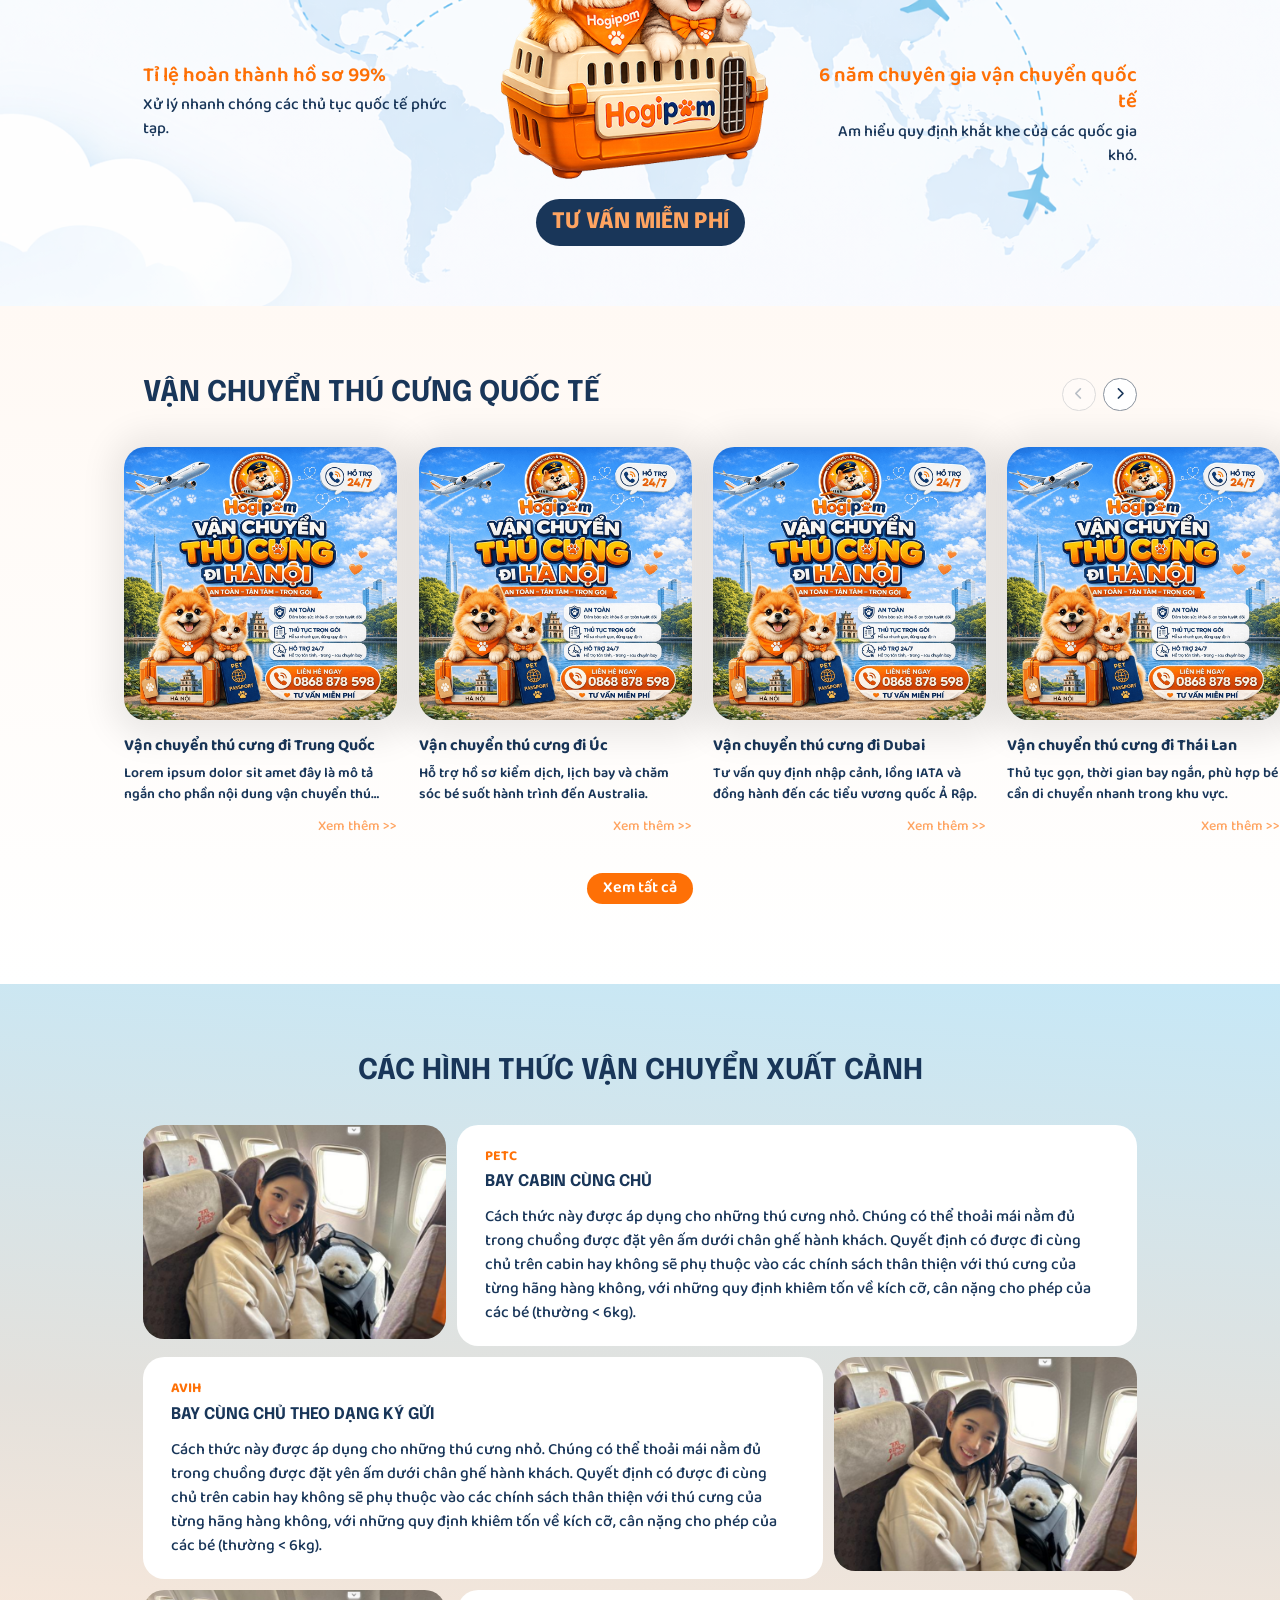
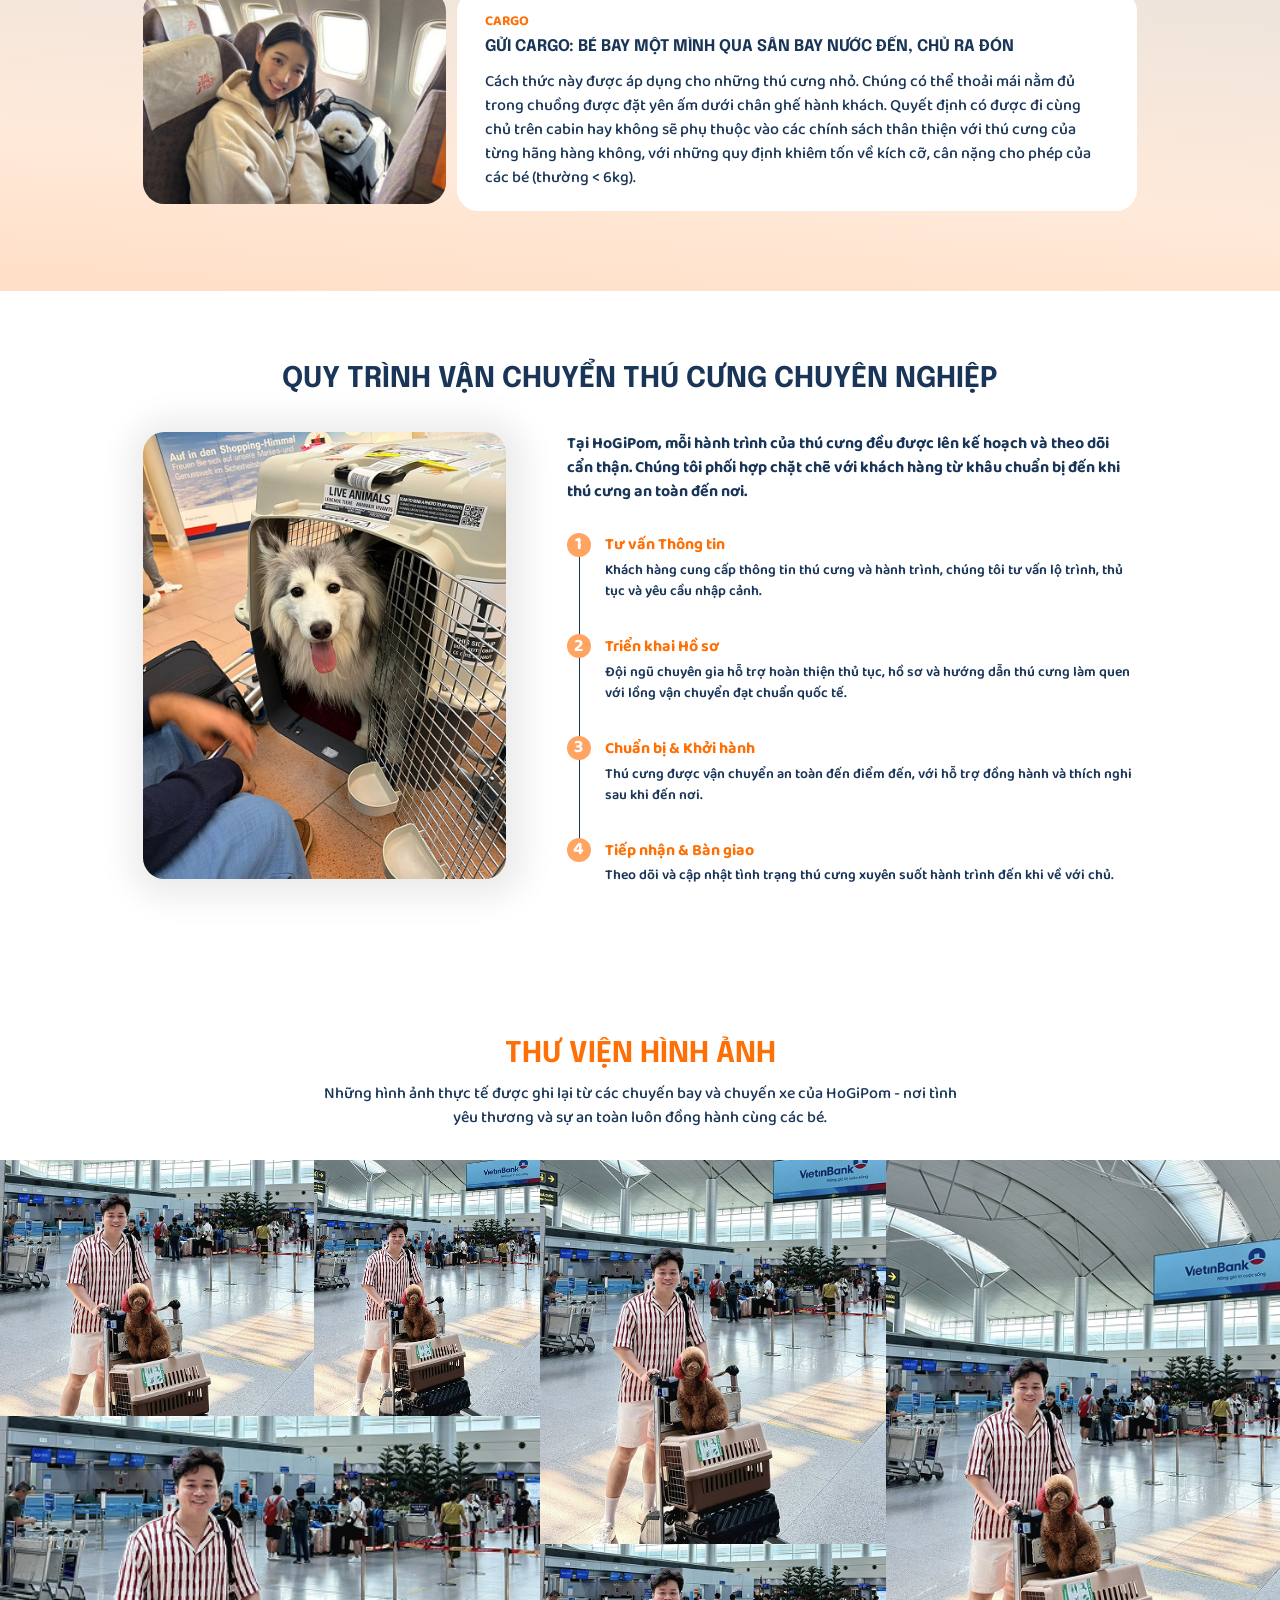
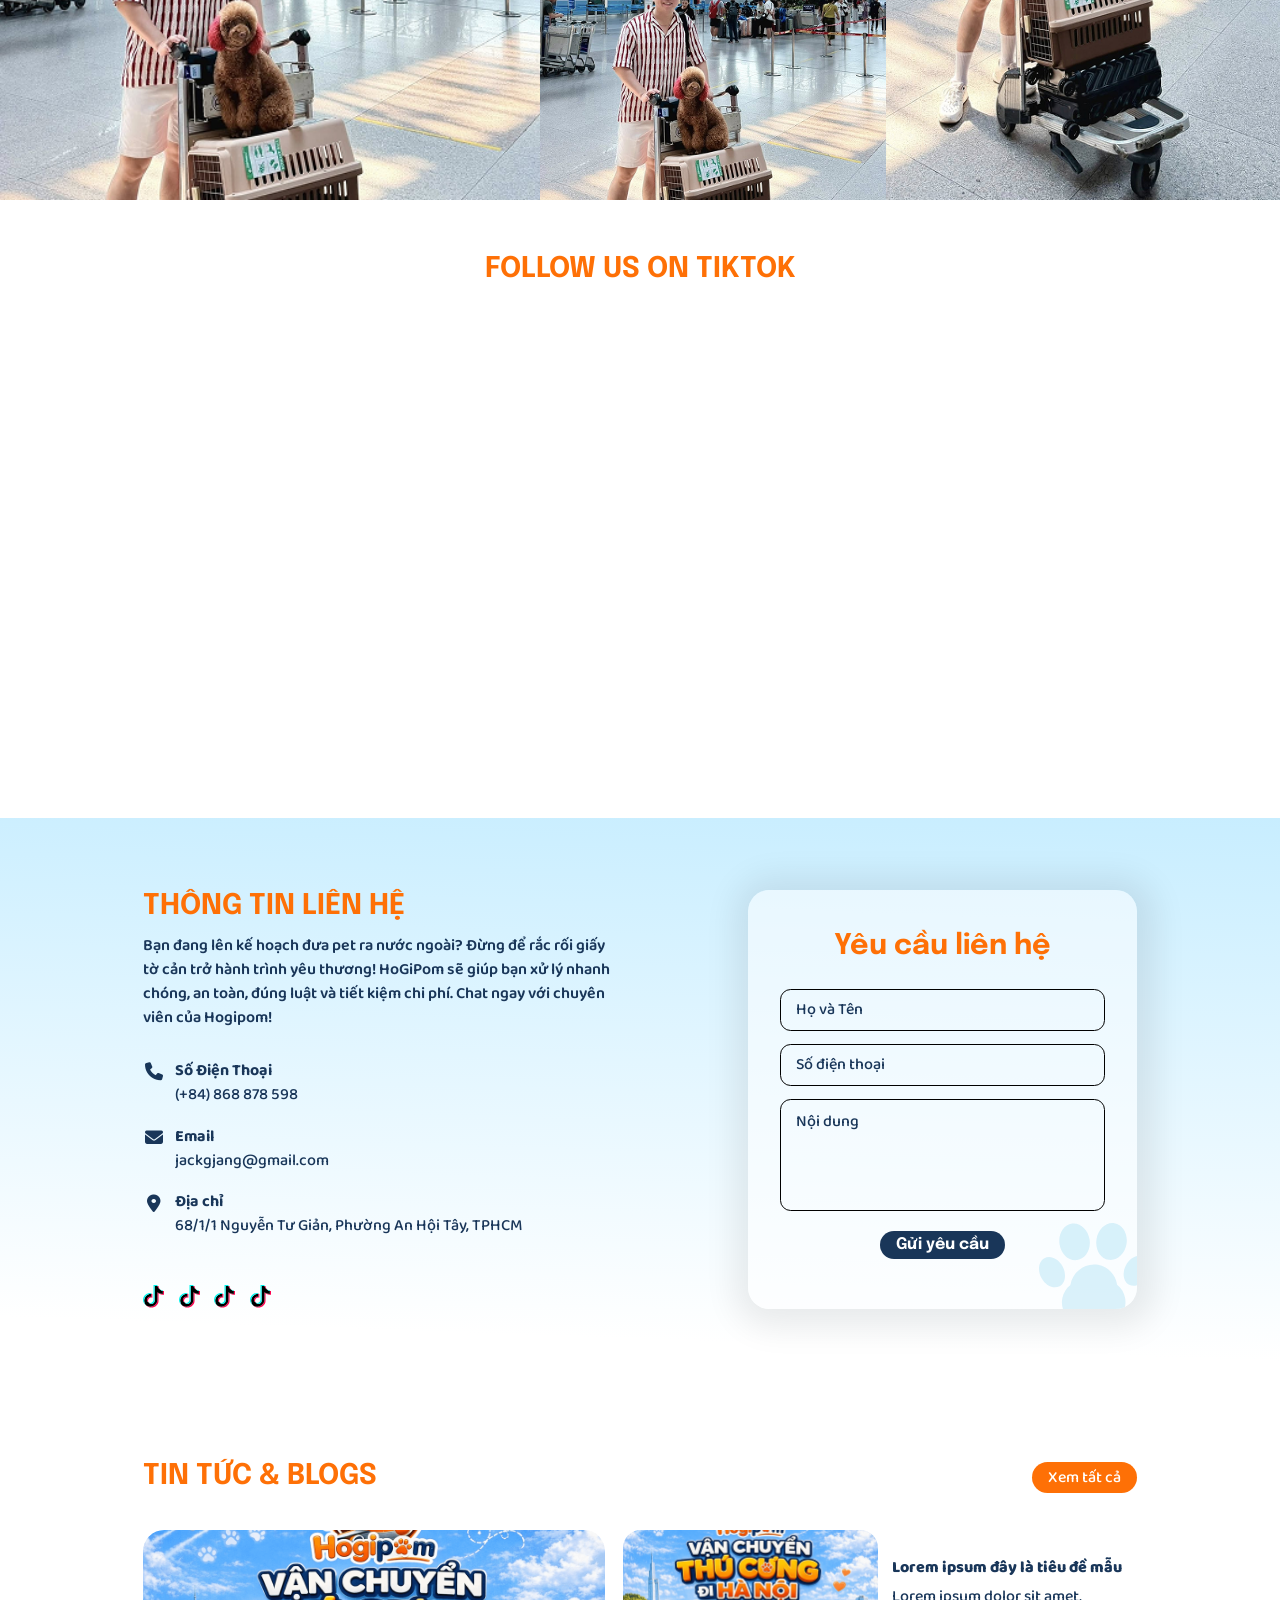
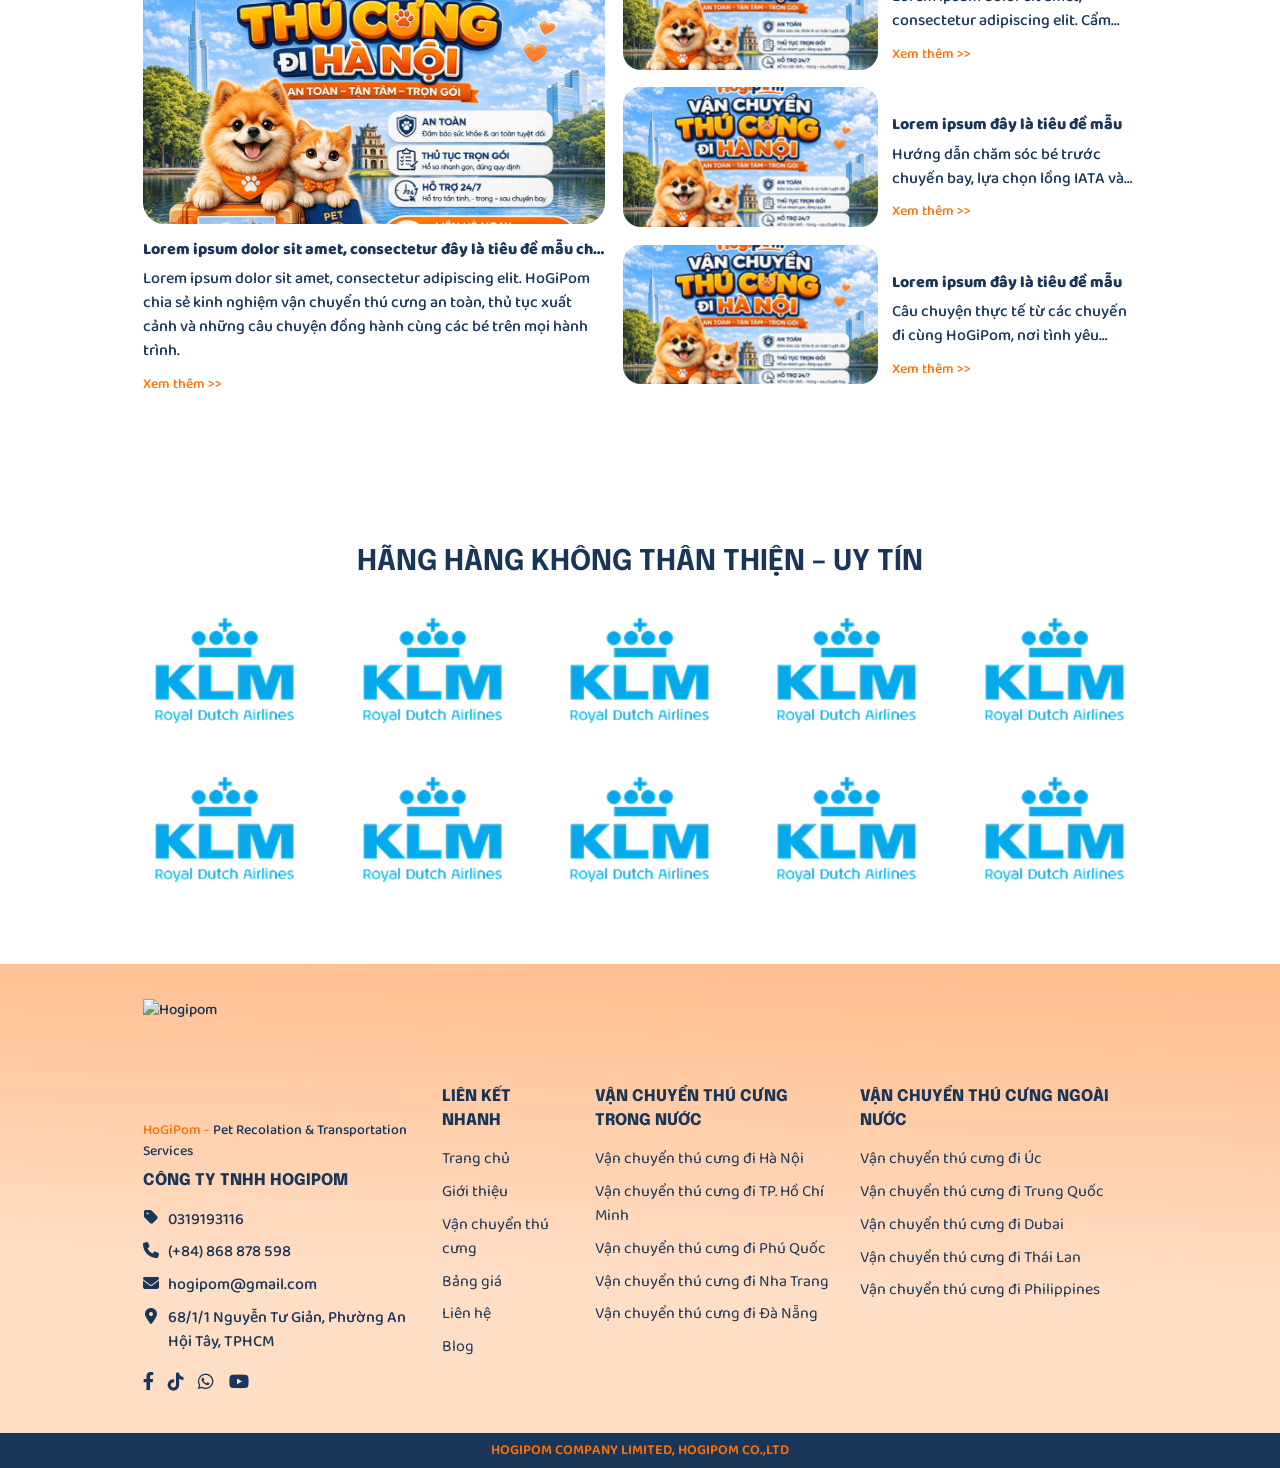
==== commit 70843163: "Add files via upload" ====
--- a/index.html
+++ b/index.html
@@ -11,6 +11,7 @@
 		<link href="https://fonts.googleapis.com/css2?family=Baloo+2:wght@400;500;600;700&amp;family=Epilogue:ital,wght@0,500;0,600;0,700;0,800;1,500;1,600;1,700;1,800&amp;display=swap" rel="stylesheet">
 		<link href="https://fonts.googleapis.com/css2?family=Afacad+Flux:wght@100..1000&amp;family=Fredoka:wght@300..700&amp;display=swap" rel="stylesheet">
 		<link href="https://fonts.googleapis.com/css2?family=Material+Symbols+Outlined:opsz,wght,FILL,GRAD@24..48,100..700,0..1,-50..200" rel="stylesheet">
+		<link rel="stylesheet" href="./css/font.min.css">
 		<link rel="stylesheet" href="./css/core.min.css">
 		<link rel="stylesheet" href="./css/main.min.css">
 		<title>Hogipom</title>
--- a/css/font.min.css
+++ b/css/font.min.css
@@ -0,0 +1,3 @@
+.fa{font-weight:var(--fa-style,900);font-family:var(--fa-style-family,"Font Awesome 6 Pro")}.fa,.fa-brands,.fa-classic,.fa-duotone,.fa-light,.fa-regular,.fa-sharp,.fa-sharp-solid,.fa-solid,.fa-thin,.fab,.fad,.fal,.far,.fas,.fasl,.fasr,.fass,.fat{-moz-osx-font-smoothing:grayscale;-webkit-font-smoothing:antialiased;display:var(--fa-display,inline-block);font-style:normal;font-variant:normal;line-height:1;text-rendering:auto}.fa-classic,.fa-light,.fa-regular,.fa-solid,.fa-thin,.fal,.far,.fas,.fat{font-family:Font Awesome\ 6 Pro}.fa-brands,.fab{font-family:Font Awesome\ 6 Brands}.fa-classic.fa-duotone,.fa-duotone,.fad{font-family:Font Awesome\ 6 Duotone}.fa-sharp,.fasl,.fasr,.fass{font-family:Font Awesome\ 6 Sharp}.fa-sharp,.fass{font-weight:900}.fa-1x{font-size:1em}.fa-2x{font-size:2em}.fa-3x{font-size:3em}.fa-4x{font-size:4em}.fa-5x{font-size:5em}.fa-6x{font-size:6em}.fa-7x{font-size:7em}.fa-8x{font-size:8em}.fa-9x{font-size:9em}.fa-10x{font-size:10em}.fa-2xs{vertical-align:.225em;font-size:.625em;line-height:.1em}.fa-xs{vertical-align:.125em;font-size:.75em;line-height:.08333em}.fa-sm{vertical-align:.05357em;font-size:.875em;line-height:.07143em}.fa-lg{vertical-align:-.075em;font-size:1.25em;line-height:.05em}.fa-xl{vertical-align:-.125em;font-size:1.5em;line-height:.04167em}.fa-2xl{vertical-align:-.1875em;font-size:2em;line-height:.03125em}.fa-fw{width:1.25em;text-align:center}.fa-ul{margin-left:var(--fa-li-margin,2.5em);padding-left:0;list-style-type:none}.fa-ul>li{position:relative}.fa-li{position:absolute;left:calc(var(--fa-li-width, 2em)*-1);width:var(--fa-li-width,2em);line-height:inherit;text-align:center}.fa-border{border:var(--fa-border-width,.08em) var(--fa-border-style,solid) var(--fa-border-color,#eee);border-radius:var(--fa-border-radius,.1em);padding:var(--fa-border-padding,.2em .25em .15em)}.fa-pull-left{float:left;margin-right:var(--fa-pull-margin,.3em)}.fa-pull-right{float:right;margin-left:var(--fa-pull-margin,.3em)}.fa-beat{animation-duration:var(--fa-animation-duration,1s);animation-timing-function:var(--fa-animation-timing,ease-in-out);animation-delay:var(--fa-animation-delay,0s);animation-iteration-count:var(--fa-animation-iteration-count,infinite);animation-direction:var(--fa-animation-direction,normal);animation-name:fa-beat}.fa-bounce{animation-duration:var(--fa-animation-duration,1s);animation-timing-function:var(--fa-animation-timing,cubic-bezier(.28,.84,.42,1));animation-delay:var(--fa-animation-delay,0s);animation-iteration-count:var(--fa-animation-iteration-count,infinite);animation-direction:var(--fa-animation-direction,normal);animation-name:fa-bounce}.fa-fade{animation-timing-function:var(--fa-animation-timing,cubic-bezier(.4,0,.6,1));animation-iteration-count:var(--fa-animation-iteration-count,infinite);animation-name:fa-fade}.fa-beat-fade,.fa-fade{animation-duration:var(--fa-animation-duration,1s);animation-delay:var(--fa-animation-delay,0s);animation-direction:var(--fa-animation-direction,normal)}.fa-beat-fade{animation-timing-function:var(--fa-animation-timing,cubic-bezier(.4,0,.6,1));animation-iteration-count:var(--fa-animation-iteration-count,infinite);animation-name:fa-beat-fade}.fa-flip{animation-duration:var(--fa-animation-duration,1s);animation-timing-function:var(--fa-animation-timing,ease-in-out);animation-delay:var(--fa-animation-delay,0s);animation-iteration-count:var(--fa-animation-iteration-count,infinite);animation-direction:var(--fa-animation-direction,normal);animation-name:fa-flip}.fa-shake{animation-duration:var(--fa-animation-duration,1s);animation-timing-function:var(--fa-animation-timing,linear);animation-iteration-count:var(--fa-animation-iteration-count,infinite);animation-name:fa-shake}.fa-shake,.fa-spin{animation-delay:var(--fa-animation-delay,0s);animation-direction:var(--fa-animation-direction,normal)}.fa-spin{animation-duration:var(--fa-animation-duration,2s);animation-timing-function:var(--fa-animation-timing,linear);animation-iteration-count:var(--fa-animation-iteration-count,infinite);animation-name:fa-spin}.fa-spin-reverse{--fa-animation-direction:reverse}.fa-pulse,.fa-spin-pulse{animation-duration:var(--fa-animation-duration,1s);animation-timing-function:var(--fa-animation-timing,steps(8));animation-iteration-count:var(--fa-animation-iteration-count,infinite);animation-direction:var(--fa-animation-direction,normal);animation-name:fa-spin}@media (prefers-reduced-motion:reduce){.fa-beat,.fa-beat-fade,.fa-bounce,.fa-fade,.fa-flip,.fa-pulse,.fa-shake,.fa-spin,.fa-spin-pulse{animation-duration:1ms;animation-delay:-1ms;animation-iteration-count:1;transition-delay:0s;transition-duration:0s}}@keyframes fa-beat{0%,90%{transform:scale(1)}45%{transform:scale(var(--fa-beat-scale,1.25))}}@keyframes fa-bounce{0%{transform:scale(1) translateY(0)}10%{transform:scale(var(--fa-bounce-start-scale-x,1.1),var(--fa-bounce-start-scale-y,.9)) translateY(0)}30%{transform:scale(var(--fa-bounce-jump-scale-x,.9),var(--fa-bounce-jump-scale-y,1.1)) translateY(var(--fa-bounce-height,-.5em))}50%{transform:scale(var(--fa-bounce-land-scale-x,1.05),var(--fa-bounce-land-scale-y,.95)) translateY(0)}57%{transform:scale(1) translateY(var(--fa-bounce-rebound,-.125em))}64%{transform:scale(1) translateY(0)}to{transform:scale(1) translateY(0)}}@keyframes fa-fade{50%{opacity:var(--fa-fade-opacity,.4)}}@keyframes fa-beat-fade{0%,to{transform:scale(1);opacity:var(--fa-beat-fade-opacity,.4)}50%{transform:scale(var(--fa-beat-fade-scale,1.125));opacity:1}}@keyframes fa-flip{50%{transform:rotate3d(var(--fa-flip-x,0),var(--fa-flip-y,1),var(--fa-flip-z,0),var(--fa-flip-angle,-180deg))}}@keyframes fa-shake{0%{transform:rotate(-15deg)}4%{transform:rotate(15deg)}24%,8%{transform:rotate(-18deg)}12%,28%{transform:rotate(18deg)}16%{transform:rotate(-22deg)}20%{transform:rotate(22deg)}32%{transform:rotate(-12deg)}36%{transform:rotate(12deg)}40%,to{transform:rotate(0)}}@keyframes fa-spin{0%{transform:rotate(0)}to{transform:rotate(1turn)}}.fa-rotate-90{transform:rotate(90deg)}.fa-rotate-180{transform:rotate(180deg)}.fa-rotate-270{transform:rotate(270deg)}.fa-flip-horizontal{transform:scaleX(-1)}.fa-flip-vertical{transform:scaleY(-1)}.fa-flip-both,.fa-flip-horizontal.fa-flip-vertical{transform:scale(-1)}.fa-rotate-by{transform:rotate(var(--fa-rotate-angle,none))}.fa-stack{display:inline-block;position:relative;vertical-align:middle;width:2.5em;height:2em;line-height:2em}.fa-stack-1x,.fa-stack-2x{position:absolute;left:0;z-index:var(--fa-stack-z-index,auto);width:100%;text-align:center}.fa-stack-1x{line-height:inherit}.fa-stack-2x{font-size:2em}.fa-inverse{color:var(--fa-inverse,#fff)}.fa-0:before{content:"0"}.fa-1:before{content:"1"}.fa-2:before{content:"2"}.fa-3:before{content:"3"}.fa-4:before{content:"4"}.fa-5:before{content:"5"}.fa-6:before{content:"6"}.fa-7:before{content:"7"}.fa-8:before{content:"8"}.fa-9:before{content:"9"}.fa-fill-drip:before{content:"\f576"}.fa-arrows-to-circle:before{content:"\e4bd"}.fa-chevron-circle-right:before,.fa-circle-chevron-right:before{content:"\f138"}.fa-wagon-covered:before{content:"\f8ee"}.fa-line-height:before{content:"\f871"}.fa-bagel:before{content:"\e3d7"}.fa-transporter-7:before{content:"\e2a8"}.fa-at:before{content:"@"}.fa-rectangles-mixed:before{content:"\e323"}.fa-phone-arrow-up-right:before,.fa-phone-arrow-up:before,.fa-phone-outgoing:before{content:"\e224"}.fa-trash-alt:before,.fa-trash-can:before{content:"\f2ed"}.fa-circle-l:before{content:"\e114"}.fa-head-side-goggles:before,.fa-head-vr:before{content:"\f6ea"}.fa-text-height:before{content:"\f034"}.fa-user-times:before,.fa-user-xmark:before{content:"\f235"}.fa-face-hand-yawn:before{content:"\e379"}.fa-gauge-simple-min:before,.fa-tachometer-slowest:before{content:"\f62d"}.fa-stethoscope:before{content:"\f0f1"}.fa-coffin:before{content:"\f6c6"}.fa-comment-alt:before,.fa-message:before{content:"\f27a"}.fa-bowl-salad:before,.fa-salad:before{content:"\f81e"}.fa-info:before{content:"\f129"}.fa-robot-astromech:before{content:"\e2d2"}.fa-ring-diamond:before{content:"\e5ab"}.fa-fondue-pot:before{content:"\e40d"}.fa-theta:before{content:"\f69e"}.fa-face-hand-peeking:before{content:"\e481"}.fa-square-user:before{content:"\e283"}.fa-compress-alt:before,.fa-down-left-and-up-right-to-center:before{content:"\f422"}.fa-explosion:before{content:"\e4e9"}.fa-file-alt:before,.fa-file-lines:before,.fa-file-text:before{content:"\f15c"}.fa-wave-square:before{content:"\f83e"}.fa-ring:before{content:"\f70b"}.fa-building-un:before{content:"\e4d9"}.fa-dice-three:before{content:"\f527"}.fa-tire-pressure-warning:before{content:"\f633"}.fa-wifi-2:before,.fa-wifi-fair:before{content:"\f6ab"}.fa-calendar-alt:before,.fa-calendar-days:before{content:"\f073"}.fa-mp3-player:before{content:"\f8ce"}.fa-anchor-circle-check:before{content:"\e4aa"}.fa-tally-4:before{content:"\e297"}.fa-rectangle-history:before{content:"\e4a2"}.fa-building-circle-arrow-right:before{content:"\e4d1"}.fa-volleyball-ball:before,.fa-volleyball:before{content:"\f45f"}.fa-sun-haze:before{content:"\f765"}.fa-text-size:before{content:"\f894"}.fa-ufo:before{content:"\e047"}.fa-fork:before,.fa-utensil-fork:before{content:"\f2e3"}.fa-arrows-up-to-line:before{content:"\e4c2"}.fa-mobile-signal:before{content:"\e1ef"}.fa-barcode-scan:before{content:"\f465"}.fa-sort-desc:before,.fa-sort-down:before{content:"\f0dd"}.fa-folder-arrow-down:before,.fa-folder-download:before{content:"\e053"}.fa-circle-minus:before,.fa-minus-circle:before{content:"\f056"}.fa-face-icicles:before{content:"\e37c"}.fa-shovel:before{content:"\f713"}.fa-door-open:before{content:"\f52b"}.fa-films:before{content:"\e17a"}.fa-right-from-bracket:before,.fa-sign-out-alt:before{content:"\f2f5"}.fa-face-glasses:before{content:"\e377"}.fa-nfc:before{content:"\e1f7"}.fa-atom:before{content:"\f5d2"}.fa-soap:before{content:"\e06e"}.fa-heart-music-camera-bolt:before,.fa-icons:before{content:"\f86d"}.fa-microphone-alt-slash:before,.fa-microphone-lines-slash:before{content:"\f539"}.fa-closed-captioning-slash:before{content:"\e135"}.fa-calculator-alt:before,.fa-calculator-simple:before{content:"\f64c"}.fa-bridge-circle-check:before{content:"\e4c9"}.fa-sliders-up:before,.fa-sliders-v:before{content:"\f3f1"}.fa-location-minus:before,.fa-map-marker-minus:before{content:"\f609"}.fa-pump-medical:before{content:"\e06a"}.fa-fingerprint:before{content:"\f577"}.fa-ski-boot:before{content:"\e3cc"}.fa-rectangle-sd:before,.fa-standard-definition:before{content:"\e28a"}.fa-h1:before{content:"\f313"}.fa-hand-point-right:before{content:"\f0a4"}.fa-magnifying-glass-location:before,.fa-search-location:before{content:"\f689"}.fa-message-bot:before{content:"\e3b8"}.fa-forward-step:before,.fa-step-forward:before{content:"\f051"}.fa-face-smile-beam:before,.fa-smile-beam:before{content:"\f5b8"}.fa-light-ceiling:before{content:"\e016"}.fa-comment-alt-exclamation:before,.fa-message-exclamation:before{content:"\f4a5"}.fa-bowl-scoop:before,.fa-bowl-shaved-ice:before{content:"\e3de"}.fa-square-x:before{content:"\e286"}.fa-utility-pole-double:before{content:"\e2c4"}.fa-flag-checkered:before{content:"\f11e"}.fa-chevron-double-up:before,.fa-chevrons-up:before{content:"\f325"}.fa-football-ball:before,.fa-football:before{content:"\f44e"}.fa-user-vneck:before{content:"\e461"}.fa-school-circle-exclamation:before{content:"\e56c"}.fa-crop:before{content:"\f125"}.fa-angle-double-down:before,.fa-angles-down:before{content:"\f103"}.fa-users-rectangle:before{content:"\e594"}.fa-people-roof:before{content:"\e537"}.fa-arrow-square-right:before,.fa-square-arrow-right:before{content:"\f33b"}.fa-location-plus:before,.fa-map-marker-plus:before{content:"\f60a"}.fa-lightbulb-exclamation-on:before{content:"\e1ca"}.fa-people-line:before{content:"\e534"}.fa-beer-mug-empty:before,.fa-beer:before{content:"\f0fc"}.fa-crate-empty:before{content:"\e151"}.fa-diagram-predecessor:before{content:"\e477"}.fa-transporter:before{content:"\e042"}.fa-calendar-circle-user:before{content:"\e471"}.fa-arrow-up-long:before,.fa-long-arrow-up:before{content:"\f176"}.fa-person-carry-box:before,.fa-person-carry:before{content:"\f4cf"}.fa-burn:before,.fa-fire-flame-simple:before{content:"\f46a"}.fa-male:before,.fa-person:before{content:"\f183"}.fa-laptop:before{content:"\f109"}.fa-file-csv:before{content:"\f6dd"}.fa-menorah:before{content:"\f676"}.fa-union:before{content:"\f6a2"}.fa-chevron-double-left:before,.fa-chevrons-left:before{content:"\f323"}.fa-circle-heart:before,.fa-heart-circle:before{content:"\f4c7"}.fa-truck-plane:before{content:"\e58f"}.fa-record-vinyl:before{content:"\f8d9"}.fa-bring-forward:before{content:"\f856"}.fa-square-p:before{content:"\e279"}.fa-face-grin-stars:before,.fa-grin-stars:before{content:"\f587"}.fa-sigma:before{content:"\f68b"}.fa-camera-movie:before{content:"\f8a9"}.fa-bong:before{content:"\f55c"}.fa-clarinet:before{content:"\f8ad"}.fa-truck-flatbed:before{content:"\e2b6"}.fa-pastafarianism:before,.fa-spaghetti-monster-flying:before{content:"\f67b"}.fa-arrow-down-up-across-line:before{content:"\e4af"}.fa-leaf-heart:before{content:"\f4cb"}.fa-house-building:before{content:"\e1b1"}.fa-cheese-swiss:before{content:"\f7f0"}.fa-spoon:before,.fa-utensil-spoon:before{content:"\f2e5"}.fa-jar-wheat:before{content:"\e517"}.fa-envelopes-bulk:before,.fa-mail-bulk:before{content:"\f674"}.fa-file-circle-exclamation:before{content:"\e4eb"}.fa-bow-arrow:before{content:"\f6b9"}.fa-cart-xmark:before{content:"\e0dd"}.fa-hexagon-xmark:before,.fa-times-hexagon:before,.fa-xmark-hexagon:before{content:"\f2ee"}.fa-circle-h:before,.fa-hospital-symbol:before{content:"\f47e"}.fa-merge:before{content:"\e526"}.fa-pager:before{content:"\f815"}.fa-cart-minus:before{content:"\e0db"}.fa-address-book:before,.fa-contact-book:before{content:"\f2b9"}.fa-pan-frying:before{content:"\e42c"}.fa-grid-3:before,.fa-grid:before{content:"\e195"}.fa-football-helmet:before{content:"\f44f"}.fa-hand-love:before{content:"\e1a5"}.fa-trees:before{content:"\f724"}.fa-strikethrough:before{content:"\f0cc"}.fa-page:before{content:"\e428"}.fa-k:before{content:"K"}.fa-diagram-previous:before{content:"\e478"}.fa-gauge-min:before,.fa-tachometer-alt-slowest:before{content:"\f628"}.fa-folder-grid:before{content:"\e188"}.fa-eggplant:before{content:"\e16c"}.fa-ram:before{content:"\f70a"}.fa-landmark-flag:before{content:"\e51c"}.fa-lips:before{content:"\f600"}.fa-pencil-alt:before,.fa-pencil:before{content:"\f303"}.fa-backward:before{content:"\f04a"}.fa-caret-right:before{content:"\f0da"}.fa-comments:before{content:"\f086"}.fa-file-clipboard:before,.fa-paste:before{content:"\f0ea"}.fa-desktop-arrow-down:before{content:"\e155"}.fa-code-pull-request:before{content:"\e13c"}.fa-pumpkin:before{content:"\f707"}.fa-clipboard-list:before{content:"\f46d"}.fa-pen-field:before{content:"\e211"}.fa-blueberries:before{content:"\e2e8"}.fa-truck-loading:before,.fa-truck-ramp-box:before{content:"\f4de"}.fa-note:before{content:"\e1ff"}.fa-arrow-down-to-square:before{content:"\e096"}.fa-user-check:before{content:"\f4fc"}.fa-cloud-xmark:before{content:"\e35f"}.fa-vial-virus:before{content:"\e597"}.fa-book-alt:before,.fa-book-blank:before{content:"\f5d9"}.fa-golf-flag-hole:before{content:"\e3ac"}.fa-comment-alt-arrow-down:before,.fa-message-arrow-down:before{content:"\e1db"}.fa-face-unamused:before{content:"\e39f"}.fa-sheet-plastic:before{content:"\e571"}.fa-circle-9:before{content:"\e0f6"}.fa-blog:before{content:"\f781"}.fa-user-ninja:before{content:"\f504"}.fa-pencil-slash:before{content:"\e215"}.fa-bowling-pins:before{content:"\f437"}.fa-person-arrow-up-from-line:before{content:"\e539"}.fa-down-right:before{content:"\e16b"}.fa-scroll-torah:before,.fa-torah:before{content:"\f6a0"}.fa-webhook:before{content:"\e5d5"}.fa-blinds-open:before{content:"\f8fc"}.fa-fence:before{content:"\e303"}.fa-arrow-alt-up:before,.fa-up:before{content:"\f357"}.fa-broom-ball:before,.fa-quidditch-broom-ball:before,.fa-quidditch:before{content:"\f458"}.fa-drumstick:before{content:"\f6d6"}.fa-square-v:before{content:"\e284"}.fa-face-awesome:before,.fa-gave-dandy:before{content:"\e409"}.fa-dial-off:before{content:"\e162"}.fa-toggle-off:before{content:"\f204"}.fa-face-smile-horns:before{content:"\e391"}.fa-archive:before,.fa-box-archive:before{content:"\f187"}.fa-grapes:before{content:"\e306"}.fa-person-drowning:before{content:"\e545"}.fa-dial-max:before{content:"\e15e"}.fa-circle-m:before{content:"\e115"}.fa-calendar-image:before{content:"\e0d4"}.fa-caret-circle-down:before,.fa-circle-caret-down:before{content:"\f32d"}.fa-arrow-down-9-1:before,.fa-sort-numeric-desc:before,.fa-sort-numeric-down-alt:before{content:"\f886"}.fa-face-grin-tongue-squint:before,.fa-grin-tongue-squint:before{content:"\f58a"}.fa-shish-kebab:before{content:"\f821"}.fa-spray-can:before{content:"\f5bd"}.fa-alarm-snooze:before{content:"\f845"}.fa-scarecrow:before{content:"\f70d"}.fa-truck-monster:before{content:"\f63b"}.fa-gift-card:before{content:"\f663"}.fa-w:before{content:"W"}.fa-code-pull-request-draft:before{content:"\e3fa"}.fa-square-b:before{content:"\e264"}.fa-elephant:before{content:"\f6da"}.fa-earth-africa:before,.fa-globe-africa:before{content:"\f57c"}.fa-rainbow:before{content:"\f75b"}.fa-circle-notch:before{content:"\f1ce"}.fa-tablet-alt:before,.fa-tablet-screen-button:before{content:"\f3fa"}.fa-paw:before{content:"\f1b0"}.fa-message-question:before{content:"\e1e3"}.fa-cloud:before{content:"\f0c2"}.fa-trowel-bricks:before{content:"\e58a"}.fa-square-3:before{content:"\e258"}.fa-face-flushed:before,.fa-flushed:before{content:"\f579"}.fa-hospital-user:before{content:"\f80d"}.fa-microwave:before{content:"\e01b"}.fa-chf-sign:before{content:"\e602"}.fa-tent-arrow-left-right:before{content:"\e57f"}.fa-cart-circle-arrow-up:before{content:"\e3f0"}.fa-trash-clock:before{content:"\e2b0"}.fa-gavel:before,.fa-legal:before{content:"\f0e3"}.fa-sprinkler-ceiling:before{content:"\e44c"}.fa-browsers:before{content:"\e0cb"}.fa-trillium:before{content:"\e588"}.fa-music-slash:before{content:"\f8d1"}.fa-truck-ramp:before{content:"\f4e0"}.fa-binoculars:before{content:"\f1e5"}.fa-microphone-slash:before{content:"\f131"}.fa-box-tissue:before{content:"\e05b"}.fa-circle-c:before{content:"\e101"}.fa-star-christmas:before{content:"\f7d4"}.fa-chart-bullet:before{content:"\e0e1"}.fa-motorcycle:before{content:"\f21c"}.fa-tree-christmas:before{content:"\f7db"}.fa-tire-flat:before{content:"\f632"}.fa-sunglasses:before{content:"\f892"}.fa-badge:before{content:"\f335"}.fa-comment-alt-edit:before,.fa-message-edit:before,.fa-message-pen:before{content:"\f4a4"}.fa-bell-concierge:before,.fa-concierge-bell:before{content:"\f562"}.fa-pen-ruler:before,.fa-pencil-ruler:before{content:"\f5ae"}.fa-arrow-progress:before{content:"\e5df"}.fa-chess-rook-alt:before,.fa-chess-rook-piece:before{content:"\f448"}.fa-square-root:before{content:"\f697"}.fa-album-collection-circle-plus:before{content:"\e48e"}.fa-people-arrows-left-right:before,.fa-people-arrows:before{content:"\e068"}.fa-face-angry-horns:before{content:"\e368"}.fa-mars-and-venus-burst:before{content:"\e523"}.fa-tombstone:before{content:"\f720"}.fa-caret-square-right:before,.fa-square-caret-right:before{content:"\f152"}.fa-cut:before,.fa-scissors:before{content:"\f0c4"}.fa-list-music:before{content:"\f8c9"}.fa-sun-plant-wilt:before{content:"\e57a"}.fa-toilets-portable:before{content:"\e584"}.fa-hockey-puck:before{content:"\f453"}.fa-mustache:before{content:"\e5bc"}.fa-hyphen:before{content:"-"}.fa-table:before{content:"\f0ce"}.fa-user-chef:before{content:"\e3d2"}.fa-comment-alt-image:before,.fa-message-image:before{content:"\e1e0"}.fa-users-medical:before{content:"\f830"}.fa-sensor-alert:before,.fa-sensor-triangle-exclamation:before{content:"\e029"}.fa-magnifying-glass-arrow-right:before{content:"\e521"}.fa-digital-tachograph:before,.fa-tachograph-digital:before{content:"\f566"}.fa-face-mask:before{content:"\e37f"}.fa-pickleball:before{content:"\e435"}.fa-star-sharp-half:before{content:"\e28c"}.fa-users-slash:before{content:"\e073"}.fa-clover:before{content:"\e139"}.fa-meat:before{content:"\f814"}.fa-mail-reply:before,.fa-reply:before{content:"\f3e5"}.fa-star-and-crescent:before{content:"\f699"}.fa-empty-set:before{content:"\f656"}.fa-house-fire:before{content:"\e50c"}.fa-minus-square:before,.fa-square-minus:before{content:"\f146"}.fa-helicopter:before{content:"\f533"}.fa-bird:before{content:"\e469"}.fa-compass:before{content:"\f14e"}.fa-caret-square-down:before,.fa-square-caret-down:before{content:"\f150"}.fa-heart-half-alt:before,.fa-heart-half-stroke:before{content:"\e1ac"}.fa-file-circle-question:before{content:"\e4ef"}.fa-laptop-code:before{content:"\f5fc"}.fa-joystick:before{content:"\f8c5"}.fa-grill-fire:before{content:"\e5a4"}.fa-rectangle-vertical-history:before{content:"\e237"}.fa-swatchbook:before{content:"\f5c3"}.fa-prescription-bottle:before{content:"\f485"}.fa-bars:before,.fa-navicon:before{content:"\f0c9"}.fa-keyboard-left:before{content:"\e1c3"}.fa-people-group:before{content:"\e533"}.fa-hourglass-3:before,.fa-hourglass-end:before{content:"\f253"}.fa-heart-broken:before,.fa-heart-crack:before{content:"\f7a9"}.fa-face-beam-hand-over-mouth:before{content:"\e47c"}.fa-droplet-percent:before,.fa-humidity:before{content:"\f750"}.fa-external-link-square-alt:before,.fa-square-up-right:before{content:"\f360"}.fa-face-kiss-beam:before,.fa-kiss-beam:before{content:"\f597"}.fa-corn:before{content:"\f6c7"}.fa-roller-coaster:before{content:"\e324"}.fa-photo-film-music:before{content:"\e228"}.fa-radar:before{content:"\e024"}.fa-sickle:before{content:"\f822"}.fa-film:before{content:"\f008"}.fa-coconut:before{content:"\e2f6"}.fa-ruler-horizontal:before{content:"\f547"}.fa-shield-cross:before{content:"\f712"}.fa-cassette-tape:before{content:"\f8ab"}.fa-square-terminal:before{content:"\e32a"}.fa-people-robbery:before{content:"\e536"}.fa-lightbulb:before{content:"\f0eb"}.fa-caret-left:before{content:"\f0d9"}.fa-comment-middle:before{content:"\e149"}.fa-trash-can-list:before{content:"\e2ab"}.fa-block:before{content:"\e46a"}.fa-circle-exclamation:before,.fa-exclamation-circle:before{content:"\f06a"}.fa-school-circle-xmark:before{content:"\e56d"}.fa-arrow-right-from-bracket:before,.fa-sign-out:before{content:"\f08b"}.fa-face-frown-slight:before{content:"\e376"}.fa-chevron-circle-down:before,.fa-circle-chevron-down:before{content:"\f13a"}.fa-sidebar-flip:before{content:"\e24f"}.fa-unlock-alt:before,.fa-unlock-keyhole:before{content:"\f13e"}.fa-temperature-list:before{content:"\e299"}.fa-cloud-showers-heavy:before{content:"\f740"}.fa-headphones-alt:before,.fa-headphones-simple:before{content:"\f58f"}.fa-sitemap:before{content:"\f0e8"}.fa-pipe-section:before{content:"\e438"}.fa-space-station-moon-alt:before,.fa-space-station-moon-construction:before{content:"\e034"}.fa-circle-dollar-to-slot:before,.fa-donate:before{content:"\f4b9"}.fa-memory:before{content:"\f538"}.fa-face-sleeping:before{content:"\e38d"}.fa-road-spikes:before{content:"\e568"}.fa-fire-burner:before{content:"\e4f1"}.fa-squirrel:before{content:"\f71a"}.fa-arrow-to-top:before,.fa-arrow-up-to-line:before{content:"\f341"}.fa-flag:before{content:"\f024"}.fa-face-cowboy-hat:before{content:"\e36e"}.fa-hanukiah:before{content:"\f6e6"}.fa-chart-scatter-3d:before{content:"\e0e8"}.fa-display-chart-up:before{content:"\e5e3"}.fa-square-code:before{content:"\e267"}.fa-feather:before{content:"\f52d"}.fa-volume-down:before,.fa-volume-low:before{content:"\f027"}.fa-times-to-slot:before,.fa-vote-nay:before,.fa-xmark-to-slot:before{content:"\f771"}.fa-box-alt:before,.fa-box-taped:before{content:"\f49a"}.fa-comment-slash:before{content:"\f4b3"}.fa-swords:before{content:"\f71d"}.fa-cloud-sun-rain:before{content:"\f743"}.fa-album:before{content:"\f89f"}.fa-circle-n:before{content:"\e118"}.fa-compress:before{content:"\f066"}.fa-wheat-alt:before,.fa-wheat-awn:before{content:"\e2cd"}.fa-ankh:before{content:"\f644"}.fa-hands-holding-child:before{content:"\e4fa"}.fa-asterisk:before{content:"*"}.fa-key-skeleton-left-right:before{content:"\e3b4"}.fa-comment-lines:before{content:"\f4b0"}.fa-luchador-mask:before,.fa-luchador:before,.fa-mask-luchador:before{content:"\f455"}.fa-check-square:before,.fa-square-check:before{content:"\f14a"}.fa-shredder:before{content:"\f68a"}.fa-book-open-alt:before,.fa-book-open-cover:before{content:"\e0c0"}.fa-sandwich:before{content:"\f81f"}.fa-peseta-sign:before{content:"\e221"}.fa-parking-slash:before,.fa-square-parking-slash:before{content:"\f617"}.fa-train-tunnel:before{content:"\e454"}.fa-header:before,.fa-heading:before{content:"\f1dc"}.fa-ghost:before{content:"\f6e2"}.fa-face-anguished:before{content:"\e369"}.fa-hockey-sticks:before{content:"\f454"}.fa-abacus:before{content:"\f640"}.fa-film-alt:before,.fa-film-simple:before{content:"\f3a0"}.fa-list-squares:before,.fa-list:before{content:"\f03a"}.fa-tree-palm:before{content:"\f82b"}.fa-phone-square-alt:before,.fa-square-phone-flip:before{content:"\f87b"}.fa-cart-plus:before{content:"\f217"}.fa-gamepad:before{content:"\f11b"}.fa-border-center-v:before{content:"\f89d"}.fa-circle-dot:before,.fa-dot-circle:before{content:"\f192"}.fa-clipboard-medical:before{content:"\e133"}.fa-dizzy:before,.fa-face-dizzy:before{content:"\f567"}.fa-egg:before{content:"\f7fb"}.fa-arrow-alt-to-top:before,.fa-up-to-line:before{content:"\f34d"}.fa-house-medical-circle-xmark:before{content:"\e513"}.fa-watch-fitness:before{content:"\f63e"}.fa-clock-nine-thirty:before{content:"\e34d"}.fa-campground:before{content:"\f6bb"}.fa-folder-plus:before{content:"\f65e"}.fa-jug:before{content:"\f8c6"}.fa-futbol-ball:before,.fa-futbol:before,.fa-soccer-ball:before{content:"\f1e3"}.fa-snow-blowing:before{content:"\f761"}.fa-paint-brush:before,.fa-paintbrush:before{content:"\f1fc"}.fa-lock:before{content:"\f023"}.fa-arrow-down-from-line:before,.fa-arrow-from-top:before{content:"\f345"}.fa-gas-pump:before{content:"\f52f"}.fa-signal-alt-slash:before,.fa-signal-bars-slash:before{content:"\f694"}.fa-monkey:before{content:"\f6fb"}.fa-pro:before,.fa-rectangle-pro:before{content:"\e235"}.fa-house-night:before{content:"\e010"}.fa-hot-tub-person:before,.fa-hot-tub:before{content:"\f593"}.fa-globe-pointer:before{content:"\e60e"}.fa-blanket:before{content:"\f498"}.fa-map-location:before,.fa-map-marked:before{content:"\f59f"}.fa-house-flood-water:before{content:"\e50e"}.fa-comments-question-check:before{content:"\e14f"}.fa-tree:before{content:"\f1bb"}.fa-arrows-cross:before{content:"\e0a2"}.fa-backpack:before{content:"\f5d4"}.fa-square-small:before{content:"\e27e"}.fa-folder-arrow-up:before,.fa-folder-upload:before{content:"\e054"}.fa-bridge-lock:before{content:"\e4cc"}.fa-crosshairs-simple:before{content:"\e59f"}.fa-sack-dollar:before{content:"\f81d"}.fa-edit:before,.fa-pen-to-square:before{content:"\f044"}.fa-sliders-h-square:before,.fa-square-sliders:before{content:"\f3f0"}.fa-car-side:before{content:"\f5e4"}.fa-comment-middle-top-alt:before,.fa-message-middle-top:before{content:"\e1e2"}.fa-lightbulb-on:before{content:"\f672"}.fa-knife:before,.fa-utensil-knife:before{content:"\f2e4"}.fa-share-alt:before,.fa-share-nodes:before{content:"\f1e0"}.fa-display-chart-up-circle-dollar:before{content:"\e5e6"}.fa-wave-sine:before{content:"\f899"}.fa-heart-circle-minus:before{content:"\e4ff"}.fa-circle-w:before{content:"\e12c"}.fa-calendar-circle:before,.fa-circle-calendar:before{content:"\e102"}.fa-hourglass-2:before,.fa-hourglass-half:before{content:"\f252"}.fa-microscope:before{content:"\f610"}.fa-sunset:before{content:"\f767"}.fa-sink:before{content:"\e06d"}.fa-calendar-exclamation:before{content:"\f334"}.fa-truck-container-empty:before{content:"\e2b5"}.fa-hand-heart:before{content:"\f4bc"}.fa-bag-shopping:before,.fa-shopping-bag:before{content:"\f290"}.fa-arrow-down-z-a:before,.fa-sort-alpha-desc:before,.fa-sort-alpha-down-alt:before{content:"\f881"}.fa-mitten:before{content:"\f7b5"}.fa-reply-clock:before,.fa-reply-time:before{content:"\e239"}.fa-person-rays:before{content:"\e54d"}.fa-arrow-alt-right:before,.fa-right:before{content:"\f356"}.fa-circle-f:before{content:"\e10e"}.fa-users:before{content:"\f0c0"}.fa-face-pleading:before{content:"\e386"}.fa-eye-slash:before{content:"\f070"}.fa-flask-vial:before{content:"\e4f3"}.fa-police-box:before{content:"\e021"}.fa-cucumber:before{content:"\e401"}.fa-head-side-brain:before{content:"\f808"}.fa-hand-paper:before,.fa-hand:before{content:"\f256"}.fa-biking-mountain:before,.fa-person-biking-mountain:before{content:"\f84b"}.fa-utensils-slash:before{content:"\e464"}.fa-print-magnifying-glass:before,.fa-print-search:before{content:"\f81a"}.fa-folder-bookmark:before{content:"\e186"}.fa-om:before{content:"\f679"}.fa-pi:before{content:"\f67e"}.fa-flask-potion:before,.fa-flask-round-potion:before{content:"\f6e1"}.fa-face-shush:before{content:"\e38c"}.fa-worm:before{content:"\e599"}.fa-house-circle-xmark:before{content:"\e50b"}.fa-plug:before{content:"\f1e6"}.fa-calendar-circle-exclamation:before{content:"\e46e"}.fa-square-i:before{content:"\e272"}.fa-chevron-up:before{content:"\f077"}.fa-face-saluting:before{content:"\e484"}.fa-gauge-simple-low:before,.fa-tachometer-slow:before{content:"\f62c"}.fa-face-persevering:before{content:"\e385"}.fa-camera-circle:before,.fa-circle-camera:before{content:"\e103"}.fa-hand-spock:before{content:"\f259"}.fa-spider-web:before{content:"\f719"}.fa-circle-microphone:before,.fa-microphone-circle:before{content:"\e116"}.fa-book-arrow-up:before{content:"\e0ba"}.fa-popsicle:before{content:"\e43e"}.fa-command:before{content:"\e142"}.fa-blinds:before{content:"\f8fb"}.fa-stopwatch:before{content:"\f2f2"}.fa-saxophone:before{content:"\f8dc"}.fa-square-2:before{content:"\e257"}.fa-field-hockey-stick-ball:before,.fa-field-hockey:before{content:"\f44c"}.fa-arrow-up-square-triangle:before,.fa-sort-shapes-up-alt:before{content:"\f88b"}.fa-face-scream:before{content:"\e38b"}.fa-square-m:before{content:"\e276"}.fa-camera-web:before,.fa-webcam:before{content:"\f832"}.fa-comment-arrow-down:before{content:"\e143"}.fa-lightbulb-cfl:before{content:"\e5a6"}.fa-window-frame-open:before{content:"\e050"}.fa-face-kiss:before,.fa-kiss:before{content:"\f596"}.fa-bridge-circle-xmark:before{content:"\e4cb"}.fa-period:before{content:"."}.fa-face-grin-tongue:before,.fa-grin-tongue:before{content:"\f589"}.fa-up-to-dotted-line:before{content:"\e457"}.fa-thought-bubble:before{content:"\e32e"}.fa-skeleton-ribs:before{content:"\e5cb"}.fa-raygun:before{content:"\e025"}.fa-flute:before{content:"\f8b9"}.fa-acorn:before{content:"\f6ae"}.fa-video-arrow-up-right:before{content:"\e2c9"}.fa-grate-droplet:before{content:"\e194"}.fa-seal-exclamation:before{content:"\e242"}.fa-chess-bishop:before{content:"\f43a"}.fa-message-sms:before{content:"\e1e5"}.fa-coffee-beans:before{content:"\e13f"}.fa-hat-witch:before{content:"\f6e7"}.fa-face-grin-wink:before,.fa-grin-wink:before{content:"\f58c"}.fa-clock-three-thirty:before{content:"\e357"}.fa-deaf:before,.fa-deafness:before,.fa-ear-deaf:before,.fa-hard-of-hearing:before{content:"\f2a4"}.fa-alarm-clock:before{content:"\f34e"}.fa-eclipse:before{content:"\f749"}.fa-face-relieved:before{content:"\e389"}.fa-road-circle-check:before{content:"\e564"}.fa-dice-five:before{content:"\f523"}.fa-minus-octagon:before,.fa-octagon-minus:before{content:"\f308"}.fa-rss-square:before,.fa-square-rss:before{content:"\f143"}.fa-face-zany:before{content:"\e3a4"}.fa-tricycle:before{content:"\e5c3"}.fa-land-mine-on:before{content:"\e51b"}.fa-square-arrow-up-left:before{content:"\e263"}.fa-i-cursor:before{content:"\f246"}.fa-chart-mixed-up-circle-dollar:before{content:"\e5d9"}.fa-salt-shaker:before{content:"\e446"}.fa-stamp:before{content:"\f5bf"}.fa-file-plus:before{content:"\f319"}.fa-draw-square:before{content:"\f5ef"}.fa-toilet-paper-reverse-slash:before,.fa-toilet-paper-under-slash:before{content:"\e2a1"}.fa-stairs:before{content:"\e289"}.fa-drone-alt:before,.fa-drone-front:before{content:"\f860"}.fa-glass-empty:before{content:"\e191"}.fa-dial-high:before{content:"\e15c"}.fa-user-construction:before,.fa-user-hard-hat:before,.fa-user-helmet-safety:before{content:"\f82c"}.fa-i:before{content:"I"}.fa-hryvnia-sign:before,.fa-hryvnia:before{content:"\f6f2"}.fa-arrow-down-left-and-arrow-up-right-to-center:before{content:"\e092"}.fa-pills:before{content:"\f484"}.fa-face-grin-wide:before,.fa-grin-alt:before{content:"\f581"}.fa-tooth:before{content:"\f5c9"}.fa-basketball-hoop:before{content:"\f435"}.fa-objects-align-bottom:before{content:"\e3bb"}.fa-v:before{content:"V"}.fa-sparkles:before{content:"\f890"}.fa-squid:before{content:"\e450"}.fa-leafy-green:before{content:"\e41d"}.fa-circle-arrow-up-right:before{content:"\e0fc"}.fa-calendars:before{content:"\e0d7"}.fa-bangladeshi-taka-sign:before{content:"\e2e6"}.fa-bicycle:before{content:"\f206"}.fa-hammer-war:before{content:"\f6e4"}.fa-circle-d:before{content:"\e104"}.fa-spider-black-widow:before{content:"\f718"}.fa-rod-asclepius:before,.fa-rod-snake:before,.fa-staff-aesculapius:before,.fa-staff-snake:before{content:"\e579"}.fa-pear:before{content:"\e20c"}.fa-head-side-cough-slash:before{content:"\e062"}.fa-triangle:before{content:"\f2ec"}.fa-apartment:before{content:"\e468"}.fa-ambulance:before,.fa-truck-medical:before{content:"\f0f9"}.fa-pepper:before{content:"\e432"}.fa-piano:before{content:"\f8d4"}.fa-gun-squirt:before{content:"\e19d"}.fa-wheat-awn-circle-exclamation:before{content:"\e598"}.fa-snowman:before{content:"\f7d0"}.fa-user-alien:before{content:"\e04a"}.fa-shield-check:before{content:"\f2f7"}.fa-mortar-pestle:before{content:"\f5a7"}.fa-road-barrier:before{content:"\e562"}.fa-chart-candlestick:before{content:"\e0e2"}.fa-briefcase-blank:before{content:"\e0c8"}.fa-school:before{content:"\f549"}.fa-igloo:before{content:"\f7ae"}.fa-bracket-round:before,.fa-parenthesis:before{content:"("}.fa-joint:before{content:"\f595"}.fa-horse-saddle:before{content:"\f8c3"}.fa-mug-marshmallows:before{content:"\f7b7"}.fa-filters:before{content:"\e17e"}.fa-bell-on:before{content:"\f8fa"}.fa-angle-right:before{content:"\f105"}.fa-dial-med:before{content:"\e15f"}.fa-horse:before{content:"\f6f0"}.fa-q:before{content:"Q"}.fa-monitor-heart-rate:before,.fa-monitor-waveform:before{content:"\f611"}.fa-link-simple:before{content:"\e1cd"}.fa-whistle:before{content:"\f460"}.fa-g:before{content:"G"}.fa-fragile:before,.fa-wine-glass-crack:before{content:"\f4bb"}.fa-slot-machine:before{content:"\e3ce"}.fa-notes-medical:before{content:"\f481"}.fa-car-wash:before{content:"\f5e6"}.fa-escalator:before{content:"\e171"}.fa-comment-image:before{content:"\e148"}.fa-temperature-2:before,.fa-temperature-half:before,.fa-thermometer-2:before,.fa-thermometer-half:before{content:"\f2c9"}.fa-dong-sign:before{content:"\e169"}.fa-donut:before,.fa-doughnut:before{content:"\e406"}.fa-capsules:before{content:"\f46b"}.fa-poo-bolt:before,.fa-poo-storm:before{content:"\f75a"}.fa-tally-1:before{content:"\e294"}.fa-face-frown-open:before,.fa-frown-open:before{content:"\f57a"}.fa-square-dashed:before{content:"\e269"}.fa-square-j:before{content:"\e273"}.fa-hand-point-up:before{content:"\f0a6"}.fa-money-bill:before{content:"\f0d6"}.fa-arrow-up-big-small:before,.fa-sort-size-up:before{content:"\f88e"}.fa-barcode-read:before{content:"\f464"}.fa-baguette:before{content:"\e3d8"}.fa-bowl-soft-serve:before{content:"\e46b"}.fa-face-holding-back-tears:before{content:"\e482"}.fa-arrow-alt-square-up:before,.fa-square-up:before{content:"\f353"}.fa-subway-tunnel:before,.fa-train-subway-tunnel:before{content:"\e2a3"}.fa-exclamation-square:before,.fa-square-exclamation:before{content:"\f321"}.fa-semicolon:before{content:";"}.fa-bookmark:before{content:"\f02e"}.fa-fan-table:before{content:"\e004"}.fa-align-justify:before{content:"\f039"}.fa-battery-1:before,.fa-battery-low:before{content:"\e0b1"}.fa-credit-card-front:before{content:"\f38a"}.fa-brain-arrow-curved-right:before,.fa-mind-share:before{content:"\f677"}.fa-umbrella-beach:before{content:"\f5ca"}.fa-helmet-un:before{content:"\e503"}.fa-location-smile:before,.fa-map-marker-smile:before{content:"\f60d"}.fa-arrow-left-to-line:before,.fa-arrow-to-left:before{content:"\f33e"}.fa-bullseye:before{content:"\f140"}.fa-nigiri:before,.fa-sushi:before{content:"\e48a"}.fa-comment-alt-captions:before,.fa-message-captions:before{content:"\e1de"}.fa-trash-list:before{content:"\e2b1"}.fa-bacon:before{content:"\f7e5"}.fa-option:before{content:"\e318"}.fa-raccoon:before{content:"\e613"}.fa-hand-point-down:before{content:"\f0a7"}.fa-arrow-up-from-bracket:before{content:"\e09a"}.fa-head-side-gear:before{content:"\e611"}.fa-trash-plus:before{content:"\e2b2"}.fa-objects-align-top:before{content:"\e3c0"}.fa-folder-blank:before,.fa-folder:before{content:"\f07b"}.fa-face-anxious-sweat:before{content:"\e36a"}.fa-credit-card-blank:before{content:"\f389"}.fa-file-medical-alt:before,.fa-file-waveform:before{content:"\f478"}.fa-microchip-ai:before{content:"\e1ec"}.fa-mug:before{content:"\f874"}.fa-plane-up-slash:before{content:"\e22e"}.fa-radiation:before{content:"\f7b9"}.fa-pen-circle:before{content:"\e20e"}.fa-bag-seedling:before{content:"\e5f2"}.fa-chart-simple:before{content:"\e473"}.fa-crutches:before{content:"\f7f8"}.fa-circle-parking:before,.fa-parking-circle:before{content:"\f615"}.fa-mars-stroke:before{content:"\f229"}.fa-leaf-oak:before{content:"\f6f7"}.fa-square-bolt:before{content:"\e265"}.fa-vial:before{content:"\f492"}.fa-dashboard:before,.fa-gauge-med:before,.fa-gauge:before,.fa-tachometer-alt-average:before{content:"\f624"}.fa-magic-wand-sparkles:before,.fa-wand-magic-sparkles:before{content:"\e2ca"}.fa-lambda:before{content:"\f66e"}.fa-e:before{content:"E"}.fa-pizza:before{content:"\f817"}.fa-bowl-chopsticks-noodles:before{content:"\e2ea"}.fa-h3:before{content:"\f315"}.fa-pen-alt:before,.fa-pen-clip:before{content:"\f305"}.fa-bridge-circle-exclamation:before{content:"\e4ca"}.fa-badge-percent:before{content:"\f646"}.fa-user:before{content:"\f007"}.fa-sensor:before{content:"\e028"}.fa-comma:before{content:","}.fa-school-circle-check:before{content:"\e56b"}.fa-toilet-paper-reverse:before,.fa-toilet-paper-under:before{content:"\e2a0"}.fa-light-emergency:before{content:"\e41f"}.fa-arrow-down-to-arc:before{content:"\e4ae"}.fa-dumpster:before{content:"\f793"}.fa-shuttle-van:before,.fa-van-shuttle:before{content:"\f5b6"}.fa-building-user:before{content:"\e4da"}.fa-light-switch:before{content:"\e017"}.fa-caret-square-left:before,.fa-square-caret-left:before{content:"\f191"}.fa-highlighter:before{content:"\f591"}.fa-heart-rate:before,.fa-wave-pulse:before{content:"\f5f8"}.fa-key:before{content:"\f084"}.fa-hat-santa:before{content:"\f7a7"}.fa-tamale:before{content:"\e451"}.fa-box-check:before{content:"\f467"}.fa-bullhorn:before{content:"\f0a1"}.fa-steak:before{content:"\f824"}.fa-location-crosshairs-slash:before,.fa-location-slash:before{content:"\f603"}.fa-person-dolly:before{content:"\f4d0"}.fa-globe:before{content:"\f0ac"}.fa-synagogue:before{content:"\f69b"}.fa-file-chart-column:before,.fa-file-chart-line:before{content:"\f659"}.fa-person-half-dress:before{content:"\e548"}.fa-folder-image:before{content:"\e18a"}.fa-calendar-edit:before,.fa-calendar-pen:before{content:"\f333"}.fa-road-bridge:before{content:"\e563"}.fa-face-smile-tear:before{content:"\e393"}.fa-comment-alt-plus:before,.fa-message-plus:before{content:"\f4a8"}.fa-location-arrow:before{content:"\f124"}.fa-c:before{content:"C"}.fa-tablet-button:before{content:"\f10a"}.fa-person-dress-fairy:before{content:"\e607"}.fa-rectangle-history-circle-user:before{content:"\e4a4"}.fa-building-lock:before{content:"\e4d6"}.fa-chart-line-up:before{content:"\e0e5"}.fa-mailbox:before{content:"\f813"}.fa-truck-bolt:before{content:"\e3d0"}.fa-pizza-slice:before{content:"\f818"}.fa-money-bill-wave:before{content:"\f53a"}.fa-area-chart:before,.fa-chart-area:before{content:"\f1fe"}.fa-house-flag:before{content:"\e50d"}.fa-circle-three-quarters-stroke:before{content:"\e5d4"}.fa-person-circle-minus:before{content:"\e540"}.fa-scalpel:before{content:"\f61d"}.fa-ban:before,.fa-cancel:before{content:"\f05e"}.fa-bell-exclamation:before{content:"\f848"}.fa-bookmark-circle:before,.fa-circle-bookmark:before{content:"\e100"}.fa-egg-fried:before{content:"\f7fc"}.fa-face-weary:before{content:"\e3a1"}.fa-uniform-martial-arts:before{content:"\e3d1"}.fa-camera-rotate:before{content:"\e0d8"}.fa-sun-dust:before{content:"\f764"}.fa-comment-text:before{content:"\e14d"}.fa-air-freshener:before,.fa-spray-can-sparkles:before{content:"\f5d0"}.fa-signal-alt-4:before,.fa-signal-alt:before,.fa-signal-bars-strong:before,.fa-signal-bars:before{content:"\f690"}.fa-diamond-exclamation:before{content:"\e405"}.fa-star:before{content:"\f005"}.fa-dial-min:before{content:"\e161"}.fa-repeat:before{content:"\f363"}.fa-cross:before{content:"\f654"}.fa-file-caret-down:before,.fa-page-caret-down:before{content:"\e429"}.fa-box:before{content:"\f466"}.fa-venus-mars:before{content:"\f228"}.fa-clock-seven-thirty:before{content:"\e351"}.fa-arrow-pointer:before,.fa-mouse-pointer:before{content:"\f245"}.fa-clock-four-thirty:before{content:"\e34b"}.fa-signal-alt-3:before,.fa-signal-bars-good:before{content:"\f693"}.fa-cactus:before{content:"\f8a7"}.fa-lightbulb-gear:before{content:"\e5fd"}.fa-expand-arrows-alt:before,.fa-maximize:before{content:"\f31e"}.fa-charging-station:before{content:"\f5e7"}.fa-shapes:before,.fa-triangle-circle-square:before{content:"\f61f"}.fa-plane-tail:before{content:"\e22c"}.fa-gauge-simple-max:before,.fa-tachometer-fastest:before{content:"\f62b"}.fa-circle-u:before{content:"\e127"}.fa-shield-slash:before{content:"\e24b"}.fa-phone-square-down:before,.fa-square-phone-hangup:before{content:"\e27a"}.fa-arrow-up-left:before{content:"\e09d"}.fa-transporter-1:before{content:"\e043"}.fa-peanuts:before{content:"\e431"}.fa-random:before,.fa-shuffle:before{content:"\f074"}.fa-person-running:before,.fa-running:before{content:"\f70c"}.fa-mobile-retro:before{content:"\e527"}.fa-grip-lines-vertical:before{content:"\f7a5"}.fa-bin-bottles-recycle:before{content:"\e5f6"}.fa-arrow-up-from-square:before{content:"\e09c"}.fa-file-dashed-line:before,.fa-page-break:before{content:"\f877"}.fa-bracket-curly-right:before{content:"}"}.fa-spider:before{content:"\f717"}.fa-clock-three:before{content:"\e356"}.fa-hands-bound:before{content:"\e4f9"}.fa-scalpel-line-dashed:before,.fa-scalpel-path:before{content:"\f61e"}.fa-file-invoice-dollar:before{content:"\f571"}.fa-pipe-smoking:before{content:"\e3c4"}.fa-face-astonished:before{content:"\e36b"}.fa-window:before{content:"\f40e"}.fa-plane-circle-exclamation:before{content:"\e556"}.fa-ear:before{content:"\f5f0"}.fa-file-lock:before{content:"\e3a6"}.fa-diagram-venn:before{content:"\e15a"}.fa-x-ray:before{content:"\f497"}.fa-goal-net:before{content:"\e3ab"}.fa-coffin-cross:before{content:"\e051"}.fa-spell-check:before{content:"\f891"}.fa-location-xmark:before,.fa-map-marker-times:before,.fa-map-marker-xmark:before{content:"\f60e"}.fa-circle-quarter-stroke:before{content:"\e5d3"}.fa-lasso:before{content:"\f8c8"}.fa-slash:before{content:"\f715"}.fa-person-to-portal:before,.fa-portal-enter:before{content:"\e022"}.fa-calendar-star:before{content:"\f736"}.fa-computer-mouse:before,.fa-mouse:before{content:"\f8cc"}.fa-arrow-right-to-bracket:before,.fa-sign-in:before{content:"\f090"}.fa-pegasus:before{content:"\f703"}.fa-files-medical:before{content:"\f7fd"}.fa-nfc-lock:before{content:"\e1f8"}.fa-person-ski-lift:before,.fa-ski-lift:before{content:"\f7c8"}.fa-square-6:before{content:"\e25b"}.fa-shop-slash:before,.fa-store-alt-slash:before{content:"\e070"}.fa-wind-turbine:before{content:"\f89b"}.fa-sliders-simple:before{content:"\e253"}.fa-grid-round:before{content:"\e5da"}.fa-badge-sheriff:before{content:"\f8a2"}.fa-server:before{content:"\f233"}.fa-virus-covid-slash:before{content:"\e4a9"}.fa-intersection:before{content:"\f668"}.fa-shop-lock:before{content:"\e4a5"}.fa-family:before{content:"\e300"}.fa-hourglass-1:before,.fa-hourglass-start:before{content:"\f251"}.fa-user-hair-buns:before{content:"\e3d3"}.fa-blender-phone:before{content:"\f6b6"}.fa-hourglass-clock:before{content:"\e41b"}.fa-person-seat-reclined:before{content:"\e21f"}.fa-paper-plane-alt:before,.fa-paper-plane-top:before,.fa-send:before{content:"\e20a"}.fa-comment-alt-arrow-up:before,.fa-message-arrow-up:before{content:"\e1dc"}.fa-lightbulb-exclamation:before{content:"\f671"}.fa-layer-group-minus:before,.fa-layer-minus:before{content:"\f5fe"}.fa-chart-pie-simple-circle-currency:before{content:"\e604"}.fa-circle-e:before{content:"\e109"}.fa-building-wheat:before{content:"\e4db"}.fa-gauge-max:before,.fa-tachometer-alt-fastest:before{content:"\f626"}.fa-person-breastfeeding:before{content:"\e53a"}.fa-apostrophe:before{content:"'"}.fa-fire-hydrant:before{content:"\e17f"}.fa-right-to-bracket:before,.fa-sign-in-alt:before{content:"\f2f6"}.fa-video-plus:before{content:"\f4e1"}.fa-arrow-alt-square-right:before,.fa-square-right:before{content:"\f352"}.fa-comment-smile:before{content:"\f4b4"}.fa-venus:before{content:"\f221"}.fa-passport:before{content:"\f5ab"}.fa-inbox-arrow-down:before,.fa-inbox-in:before{content:"\f310"}.fa-heart-pulse:before,.fa-heartbeat:before{content:"\f21e"}.fa-circle-8:before{content:"\e0f5"}.fa-clouds-moon:before{content:"\f745"}.fa-clock-ten-thirty:before{content:"\e355"}.fa-people-carry-box:before,.fa-people-carry:before{content:"\f4ce"}.fa-folder-user:before{content:"\e18e"}.fa-trash-can-xmark:before{content:"\e2ae"}.fa-temperature-high:before{content:"\f769"}.fa-microchip:before{content:"\f2db"}.fa-left-long-to-line:before{content:"\e41e"}.fa-crown:before{content:"\f521"}.fa-weight-hanging:before{content:"\f5cd"}.fa-xmarks-lines:before{content:"\e59a"}.fa-file-prescription:before{content:"\f572"}.fa-calendar-range:before{content:"\e0d6"}.fa-flower-daffodil:before{content:"\f800"}.fa-hand-back-point-up:before{content:"\e1a2"}.fa-weight-scale:before,.fa-weight:before{content:"\f496"}.fa-arrow-up-to-arc:before{content:"\e617"}.fa-star-exclamation:before{content:"\f2f3"}.fa-books:before{content:"\f5db"}.fa-user-friends:before,.fa-user-group:before{content:"\f500"}.fa-arrow-up-a-z:before,.fa-sort-alpha-up:before{content:"\f15e"}.fa-layer-group-plus:before,.fa-layer-plus:before{content:"\f5ff"}.fa-play-pause:before{content:"\e22f"}.fa-block-question:before{content:"\e3dd"}.fa-snooze:before,.fa-zzz:before{content:"\f880"}.fa-scanner-image:before{content:"\f8f3"}.fa-tv-retro:before{content:"\f401"}.fa-square-t:before{content:"\e280"}.fa-barn-silo:before,.fa-farm:before{content:"\f864"}.fa-chess-knight:before{content:"\f441"}.fa-bars-sort:before{content:"\e0ae"}.fa-palette-boxes:before,.fa-pallet-alt:before,.fa-pallet-boxes:before{content:"\f483"}.fa-face-laugh-squint:before,.fa-laugh-squint:before{content:"\f59b"}.fa-code-simple:before{content:"\e13d"}.fa-bolt-slash:before{content:"\e0b8"}.fa-panel-fire:before{content:"\e42f"}.fa-binary-circle-check:before{content:"\e33c"}.fa-comment-minus:before{content:"\f4b1"}.fa-burrito:before{content:"\f7ed"}.fa-violin:before{content:"\f8ed"}.fa-objects-column:before{content:"\e3c1"}.fa-chevron-square-down:before,.fa-square-chevron-down:before{content:"\f329"}.fa-comment-plus:before{content:"\f4b2"}.fa-triangle-instrument:before,.fa-triangle-music:before{content:"\f8e2"}.fa-wheelchair:before{content:"\f193"}.fa-user-pilot-tie:before{content:"\e2c1"}.fa-piano-keyboard:before{content:"\f8d5"}.fa-bed-empty:before{content:"\f8f9"}.fa-arrow-circle-up:before,.fa-circle-arrow-up:before{content:"\f0aa"}.fa-toggle-on:before{content:"\f205"}.fa-rectangle-portrait:before,.fa-rectangle-vertical:before{content:"\f2fb"}.fa-person-walking:before,.fa-walking:before{content:"\f554"}.fa-l:before{content:"L"}.fa-signal-stream:before{content:"\f8dd"}.fa-down-to-bracket:before{content:"\e4e7"}.fa-circle-z:before{content:"\e130"}.fa-stars:before{content:"\f762"}.fa-fire:before{content:"\f06d"}.fa-bed-pulse:before,.fa-procedures:before{content:"\f487"}.fa-house-day:before{content:"\e00e"}.fa-shuttle-space:before,.fa-space-shuttle:before{content:"\f197"}.fa-shirt-long-sleeve:before{content:"\e3c7"}.fa-chart-pie-alt:before,.fa-chart-pie-simple:before{content:"\f64e"}.fa-face-laugh:before,.fa-laugh:before{content:"\f599"}.fa-folder-open:before{content:"\f07c"}.fa-album-collection-circle-user:before{content:"\e48f"}.fa-candy:before{content:"\e3e7"}.fa-bowl-hot:before,.fa-soup:before{content:"\f823"}.fa-flatbread:before{content:"\e40b"}.fa-heart-circle-plus:before{content:"\e500"}.fa-code-fork:before{content:"\e13b"}.fa-city:before{content:"\f64f"}.fa-signal-alt-1:before,.fa-signal-bars-weak:before{content:"\f691"}.fa-microphone-alt:before,.fa-microphone-lines:before{content:"\f3c9"}.fa-clock-twelve:before{content:"\e358"}.fa-pepper-hot:before{content:"\f816"}.fa-citrus-slice:before{content:"\e2f5"}.fa-sheep:before{content:"\f711"}.fa-unlock:before{content:"\f09c"}.fa-colon-sign:before{content:"\e140"}.fa-headset:before{content:"\f590"}.fa-badger-honey:before{content:"\f6b4"}.fa-h4:before{content:"\f86a"}.fa-store-slash:before{content:"\e071"}.fa-road-circle-xmark:before{content:"\e566"}.fa-signal-slash:before{content:"\f695"}.fa-user-minus:before{content:"\f503"}.fa-mars-stroke-up:before,.fa-mars-stroke-v:before{content:"\f22a"}.fa-champagne-glasses:before,.fa-glass-cheers:before{content:"\f79f"}.fa-taco:before{content:"\f826"}.fa-hexagon-plus:before,.fa-plus-hexagon:before{content:"\f300"}.fa-clipboard:before{content:"\f328"}.fa-house-circle-exclamation:before{content:"\e50a"}.fa-file-arrow-up:before,.fa-file-upload:before{content:"\f574"}.fa-wifi-3:before,.fa-wifi-strong:before,.fa-wifi:before{content:"\f1eb"}.fa-comments-alt:before,.fa-messages:before{content:"\f4b6"}.fa-bath:before,.fa-bathtub:before{content:"\f2cd"}.fa-umbrella-alt:before,.fa-umbrella-simple:before{content:"\e2bc"}.fa-rectangle-history-circle-plus:before{content:"\e4a3"}.fa-underline:before{content:"\f0cd"}.fa-prescription-bottle-pill:before{content:"\e5c0"}.fa-user-edit:before,.fa-user-pen:before{content:"\f4ff"}.fa-binary-slash:before{content:"\e33e"}.fa-square-o:before{content:"\e278"}.fa-signature:before{content:"\f5b7"}.fa-stroopwafel:before{content:"\f551"}.fa-bold:before{content:"\f032"}.fa-anchor-lock:before{content:"\e4ad"}.fa-building-ngo:before{content:"\e4d7"}.fa-transporter-3:before{content:"\e045"}.fa-engine-exclamation:before,.fa-engine-warning:before{content:"\f5f2"}.fa-circle-down-right:before{content:"\e108"}.fa-square-k:before{content:"\e274"}.fa-manat-sign:before{content:"\e1d5"}.fa-money-check-edit:before,.fa-money-check-pen:before{content:"\f872"}.fa-not-equal:before{content:"\f53e"}.fa-border-style:before,.fa-border-top-left:before{content:"\f853"}.fa-map-location-dot:before,.fa-map-marked-alt:before{content:"\f5a0"}.fa-tilde:before{content:"~"}.fa-jedi:before{content:"\f669"}.fa-poll:before,.fa-square-poll-vertical:before{content:"\f681"}.fa-arrow-down-square-triangle:before,.fa-sort-shapes-down-alt:before{content:"\f889"}.fa-mug-hot:before{content:"\f7b6"}.fa-dog-leashed:before{content:"\f6d4"}.fa-battery-car:before,.fa-car-battery:before{content:"\f5df"}.fa-face-downcast-sweat:before{content:"\e371"}.fa-mailbox-flag-up:before{content:"\e5bb"}.fa-memo-circle-info:before{content:"\e49a"}.fa-gift:before{content:"\f06b"}.fa-dice-two:before{content:"\f528"}.fa-volume-medium:before,.fa-volume:before{content:"\f6a8"}.fa-transporter-5:before{content:"\e2a6"}.fa-gauge-circle-bolt:before{content:"\e496"}.fa-coin-front:before{content:"\e3fc"}.fa-file-slash:before{content:"\e3a7"}.fa-message-arrow-up-right:before{content:"\e1dd"}.fa-treasure-chest:before{content:"\f723"}.fa-chess-queen:before{content:"\f445"}.fa-paint-brush-alt:before,.fa-paint-brush-fine:before,.fa-paintbrush-alt:before,.fa-paintbrush-fine:before{content:"\f5a9"}.fa-glasses:before{content:"\f530"}.fa-hood-cloak:before{content:"\f6ef"}.fa-square-quote:before{content:"\e329"}.fa-up-left:before{content:"\e2bd"}.fa-bring-front:before{content:"\f857"}.fa-chess-board:before{content:"\f43c"}.fa-burger-cheese:before,.fa-cheeseburger:before{content:"\f7f1"}.fa-building-circle-check:before{content:"\e4d2"}.fa-repeat-1:before{content:"\f365"}.fa-arrow-down-to-line:before,.fa-arrow-to-bottom:before{content:"\f33d"}.fa-grid-5:before{content:"\e199"}.fa-swap-arrows:before{content:"\e60a"}.fa-right-long-to-line:before{content:"\e444"}.fa-person-chalkboard:before{content:"\e53d"}.fa-mars-stroke-h:before,.fa-mars-stroke-right:before{content:"\f22b"}.fa-hand-back-fist:before,.fa-hand-rock:before{content:"\f255"}.fa-grid-round-5:before{content:"\e5de"}.fa-tally-5:before,.fa-tally:before{content:"\f69c"}.fa-caret-square-up:before,.fa-square-caret-up:before{content:"\f151"}.fa-cloud-showers-water:before{content:"\e4e4"}.fa-bar-chart:before,.fa-chart-bar:before{content:"\f080"}.fa-hands-bubbles:before,.fa-hands-wash:before{content:"\e05e"}.fa-less-than-equal:before{content:"\f537"}.fa-train:before{content:"\f238"}.fa-up-from-dotted-line:before{content:"\e456"}.fa-eye-low-vision:before,.fa-low-vision:before{content:"\f2a8"}.fa-traffic-light-go:before{content:"\f638"}.fa-face-exhaling:before{content:"\e480"}.fa-sensor-fire:before{content:"\e02a"}.fa-user-unlock:before{content:"\e058"}.fa-hexagon-divide:before{content:"\e1ad"}.fa-00:before{content:"\e467"}.fa-crow:before{content:"\f520"}.fa-betamax:before,.fa-cassette-betamax:before{content:"\f8a4"}.fa-sailboat:before{content:"\e445"}.fa-window-restore:before{content:"\f2d2"}.fa-nfc-magnifying-glass:before{content:"\e1f9"}.fa-file-binary:before{content:"\e175"}.fa-circle-v:before{content:"\e12a"}.fa-plus-square:before,.fa-square-plus:before{content:"\f0fe"}.fa-bowl-scoops:before{content:"\e3df"}.fa-mistletoe:before{content:"\f7b4"}.fa-custard:before{content:"\e403"}.fa-lacrosse-stick:before{content:"\e3b5"}.fa-hockey-mask:before{content:"\f6ee"}.fa-sunrise:before{content:"\f766"}.fa-subtitles:before{content:"\e60f"}.fa-panel-ews:before{content:"\e42e"}.fa-torii-gate:before{content:"\f6a1"}.fa-cloud-exclamation:before{content:"\e491"}.fa-comment-alt-lines:before,.fa-message-lines:before{content:"\f4a6"}.fa-frog:before{content:"\f52e"}.fa-bucket:before{content:"\e4cf"}.fa-floppy-disk-pen:before{content:"\e182"}.fa-image:before{content:"\f03e"}.fa-window-frame:before{content:"\e04f"}.fa-microphone:before{content:"\f130"}.fa-cow:before{content:"\f6c8"}.fa-file-zip:before{content:"\e5ee"}.fa-square-ring:before{content:"\e44f"}.fa-arrow-alt-from-top:before,.fa-down-from-line:before{content:"\f349"}.fa-caret-up:before{content:"\f0d8"}.fa-shield-times:before,.fa-shield-xmark:before{content:"\e24c"}.fa-screwdriver:before{content:"\f54a"}.fa-circle-sort-down:before,.fa-sort-circle-down:before{content:"\e031"}.fa-folder-closed:before{content:"\e185"}.fa-house-tsunami:before{content:"\e515"}.fa-square-nfi:before{content:"\e576"}.fa-forklift:before{content:"\f47a"}.fa-arrow-up-from-ground-water:before{content:"\e4b5"}.fa-bracket-square-right:before{content:"]"}.fa-glass-martini-alt:before,.fa-martini-glass:before{content:"\f57b"}.fa-rotate-back:before,.fa-rotate-backward:before,.fa-rotate-left:before,.fa-undo-alt:before{content:"\f2ea"}.fa-columns:before,.fa-table-columns:before{content:"\f0db"}.fa-square-a:before{content:"\e25f"}.fa-tick:before{content:"\e32f"}.fa-lemon:before{content:"\f094"}.fa-head-side-mask:before{content:"\e063"}.fa-handshake:before{content:"\f2b5"}.fa-gem:before{content:"\f3a5"}.fa-dolly-box:before,.fa-dolly:before{content:"\f472"}.fa-smoking:before{content:"\f48d"}.fa-compress-arrows-alt:before,.fa-minimize:before{content:"\f78c"}.fa-refrigerator:before{content:"\e026"}.fa-monument:before{content:"\f5a6"}.fa-octagon-xmark:before,.fa-times-octagon:before,.fa-xmark-octagon:before{content:"\f2f0"}.fa-align-slash:before{content:"\f846"}.fa-snowplow:before{content:"\f7d2"}.fa-angle-double-right:before,.fa-angles-right:before{content:"\f101"}.fa-truck-couch:before,.fa-truck-ramp-couch:before{content:"\f4dd"}.fa-cannabis:before{content:"\f55f"}.fa-circle-play:before,.fa-play-circle:before{content:"\f144"}.fa-arrow-up-right-and-arrow-down-left-from-center:before{content:"\e0a0"}.fa-tablets:before{content:"\f490"}.fa-360-degrees:before{content:"\e2dc"}.fa-ethernet:before{content:"\f796"}.fa-eur:before,.fa-euro-sign:before,.fa-euro:before{content:"\f153"}.fa-chair:before{content:"\f6c0"}.fa-check-circle:before,.fa-circle-check:before{content:"\f058"}.fa-square-dashed-circle-plus:before{content:"\e5c2"}.fa-money-simple-from-bracket:before{content:"\e313"}.fa-bat:before{content:"\f6b5"}.fa-circle-stop:before,.fa-stop-circle:before{content:"\f28d"}.fa-head-side-headphones:before{content:"\f8c2"}.fa-phone-rotary:before{content:"\f8d3"}.fa-compass-drafting:before,.fa-drafting-compass:before{content:"\f568"}.fa-plate-wheat:before{content:"\e55a"}.fa-calendar-circle-minus:before{content:"\e46f"}.fa-chopsticks:before{content:"\e3f7"}.fa-car-mechanic:before,.fa-car-wrench:before{content:"\f5e3"}.fa-icicles:before{content:"\f7ad"}.fa-person-shelter:before{content:"\e54f"}.fa-neuter:before{content:"\f22c"}.fa-id-badge:before{content:"\f2c1"}.fa-kazoo:before{content:"\f8c7"}.fa-marker:before{content:"\f5a1"}.fa-bin-bottles:before{content:"\e5f5"}.fa-face-laugh-beam:before,.fa-laugh-beam:before{content:"\f59a"}.fa-square-arrow-down-left:before{content:"\e261"}.fa-battery-bolt:before{content:"\f376"}.fa-tree-large:before{content:"\f7dd"}.fa-helicopter-symbol:before{content:"\e502"}.fa-aperture:before{content:"\e2df"}.fa-universal-access:before{content:"\f29a"}.fa-gear-complex:before{content:"\e5e9"}.fa-file-magnifying-glass:before,.fa-file-search:before{content:"\f865"}.fa-up-right:before{content:"\e2be"}.fa-chevron-circle-up:before,.fa-circle-chevron-up:before{content:"\f139"}.fa-user-police:before{content:"\e333"}.fa-lari-sign:before{content:"\e1c8"}.fa-volcano:before{content:"\f770"}.fa-teddy-bear:before{content:"\e3cf"}.fa-stocking:before{content:"\f7d5"}.fa-person-walking-dashed-line-arrow-right:before{content:"\e553"}.fa-image-slash:before{content:"\e1b7"}.fa-mask-snorkel:before{content:"\e3b7"}.fa-smoke:before{content:"\f760"}.fa-gbp:before,.fa-pound-sign:before,.fa-sterling-sign:before{content:"\f154"}.fa-battery-exclamation:before{content:"\e0b0"}.fa-viruses:before{content:"\e076"}.fa-square-person-confined:before{content:"\e577"}.fa-user-tie:before{content:"\f508"}.fa-arrow-down-long:before,.fa-long-arrow-down:before{content:"\f175"}.fa-tent-arrow-down-to-line:before{content:"\e57e"}.fa-certificate:before{content:"\f0a3"}.fa-crystal-ball:before{content:"\e362"}.fa-mail-reply-all:before,.fa-reply-all:before{content:"\f122"}.fa-suitcase:before{content:"\f0f2"}.fa-person-skating:before,.fa-skating:before{content:"\f7c5"}.fa-star-shooting:before{content:"\e036"}.fa-binary-lock:before{content:"\e33d"}.fa-filter-circle-dollar:before,.fa-funnel-dollar:before{content:"\f662"}.fa-camera-retro:before{content:"\f083"}.fa-arrow-circle-down:before,.fa-circle-arrow-down:before{content:"\f0ab"}.fa-comment-edit:before,.fa-comment-pen:before{content:"\f4ae"}.fa-arrow-right-to-file:before,.fa-file-import:before{content:"\f56f"}.fa-banjo:before{content:"\f8a3"}.fa-external-link-square:before,.fa-square-arrow-up-right:before{content:"\f14c"}.fa-light-emergency-on:before{content:"\e420"}.fa-kerning:before{content:"\f86f"}.fa-box-open:before{content:"\f49e"}.fa-square-f:before{content:"\e270"}.fa-scroll:before{content:"\f70e"}.fa-spa:before{content:"\f5bb"}.fa-arrow-from-right:before,.fa-arrow-left-from-line:before{content:"\f344"}.fa-strawberry:before{content:"\e32b"}.fa-location-pin-lock:before{content:"\e51f"}.fa-pause:before{content:"\f04c"}.fa-clock-eight-thirty:before{content:"\e346"}.fa-plane-alt:before,.fa-plane-engines:before{content:"\f3de"}.fa-hill-avalanche:before{content:"\e507"}.fa-temperature-0:before,.fa-temperature-empty:before,.fa-thermometer-0:before,.fa-thermometer-empty:before{content:"\f2cb"}.fa-bomb:before{content:"\f1e2"}.fa-gauge-low:before,.fa-tachometer-alt-slow:before{content:"\f627"}.fa-registered:before{content:"\f25d"}.fa-trash-can-plus:before{content:"\e2ac"}.fa-address-card:before,.fa-contact-card:before,.fa-vcard:before{content:"\f2bb"}.fa-balance-scale-right:before,.fa-scale-unbalanced-flip:before{content:"\f516"}.fa-globe-snow:before{content:"\f7a3"}.fa-subscript:before{content:"\f12c"}.fa-diamond-turn-right:before,.fa-directions:before{content:"\f5eb"}.fa-integral:before{content:"\f667"}.fa-burst:before{content:"\e4dc"}.fa-house-laptop:before,.fa-laptop-house:before{content:"\e066"}.fa-face-tired:before,.fa-tired:before{content:"\f5c8"}.fa-money-bills:before{content:"\e1f3"}.fa-blinds-raised:before{content:"\f8fd"}.fa-smog:before{content:"\f75f"}.fa-ufo-beam:before{content:"\e048"}.fa-caret-circle-up:before,.fa-circle-caret-up:before{content:"\f331"}.fa-user-vneck-hair-long:before{content:"\e463"}.fa-square-a-lock:before{content:"\e44d"}.fa-crutch:before{content:"\f7f7"}.fa-gas-pump-slash:before{content:"\f5f4"}.fa-cloud-arrow-up:before,.fa-cloud-upload-alt:before,.fa-cloud-upload:before{content:"\f0ee"}.fa-palette:before{content:"\f53f"}.fa-transporter-4:before{content:"\e2a5"}.fa-chart-mixed-up-circle-currency:before{content:"\e5d8"}.fa-objects-align-right:before{content:"\e3bf"}.fa-arrows-turn-right:before{content:"\e4c0"}.fa-vest:before{content:"\e085"}.fa-pig:before{content:"\f706"}.fa-inbox-full:before{content:"\e1ba"}.fa-circle-envelope:before,.fa-envelope-circle:before{content:"\e10c"}.fa-construction:before,.fa-triangle-person-digging:before{content:"\f85d"}.fa-ferry:before{content:"\e4ea"}.fa-bullseye-arrow:before{content:"\f648"}.fa-arrows-down-to-people:before{content:"\e4b9"}.fa-seedling:before,.fa-sprout:before{content:"\f4d8"}.fa-clock-seven:before{content:"\e350"}.fa-arrows-alt-h:before,.fa-left-right:before{content:"\f337"}.fa-boxes-packing:before{content:"\e4c7"}.fa-arrow-circle-left:before,.fa-circle-arrow-left:before{content:"\f0a8"}.fa-flashlight:before{content:"\f8b8"}.fa-group-arrows-rotate:before{content:"\e4f6"}.fa-bowl-food:before{content:"\e4c6"}.fa-square-9:before{content:"\e25e"}.fa-candy-cane:before{content:"\f786"}.fa-arrow-down-wide-short:before,.fa-sort-amount-asc:before,.fa-sort-amount-down:before{content:"\f160"}.fa-dollar-square:before,.fa-square-dollar:before,.fa-usd-square:before{content:"\f2e9"}.fa-phone-arrow-right:before{content:"\e5be"}.fa-hand-holding-seedling:before{content:"\f4bf"}.fa-comment-alt-check:before,.fa-message-check:before{content:"\f4a2"}.fa-cloud-bolt:before,.fa-thunderstorm:before{content:"\f76c"}.fa-chart-line-up-down:before{content:"\e5d7"}.fa-remove-format:before,.fa-text-slash:before{content:"\f87d"}.fa-watch:before{content:"\f2e1"}.fa-circle-down-left:before{content:"\e107"}.fa-text:before{content:"\f893"}.fa-projector:before{content:"\f8d6"}.fa-face-smile-wink:before,.fa-smile-wink:before{content:"\f4da"}.fa-tombstone-alt:before,.fa-tombstone-blank:before{content:"\f721"}.fa-chess-king-alt:before,.fa-chess-king-piece:before{content:"\f440"}.fa-circle-6:before{content:"\e0f3"}.fa-arrow-alt-left:before,.fa-left:before{content:"\f355"}.fa-file-word:before{content:"\f1c2"}.fa-file-powerpoint:before{content:"\f1c4"}.fa-arrow-alt-square-down:before,.fa-square-down:before{content:"\f350"}.fa-objects-align-center-vertical:before{content:"\e3bd"}.fa-arrows-h:before,.fa-arrows-left-right:before{content:"\f07e"}.fa-house-lock:before{content:"\e510"}.fa-cloud-arrow-down:before,.fa-cloud-download-alt:before,.fa-cloud-download:before{content:"\f0ed"}.fa-wreath:before{content:"\f7e2"}.fa-children:before{content:"\e4e1"}.fa-meter-droplet:before{content:"\e1ea"}.fa-blackboard:before,.fa-chalkboard:before{content:"\f51b"}.fa-user-alt-slash:before,.fa-user-large-slash:before{content:"\f4fa"}.fa-signal-4:before,.fa-signal-strong:before{content:"\f68f"}.fa-lollipop:before,.fa-lollypop:before{content:"\e424"}.fa-list-tree:before{content:"\e1d2"}.fa-envelope-open:before{content:"\f2b6"}.fa-draw-circle:before{content:"\f5ed"}.fa-cat-space:before{content:"\e001"}.fa-handshake-alt-slash:before,.fa-handshake-simple-slash:before{content:"\e05f"}.fa-rabbit-fast:before,.fa-rabbit-running:before{content:"\f709"}.fa-memo-pad:before{content:"\e1da"}.fa-mattress-pillow:before{content:"\e525"}.fa-alarm-plus:before{content:"\f844"}.fa-alicorn:before{content:"\f6b0"}.fa-comment-question:before{content:"\e14b"}.fa-gingerbread-man:before{content:"\f79d"}.fa-guarani-sign:before{content:"\e19a"}.fa-burger-fries:before{content:"\e0cd"}.fa-mug-tea:before{content:"\f875"}.fa-border-top:before{content:"\f855"}.fa-arrows-rotate:before,.fa-refresh:before,.fa-sync:before{content:"\f021"}.fa-book-circle:before,.fa-circle-book-open:before{content:"\e0ff"}.fa-arrows-to-dotted-line:before{content:"\e0a6"}.fa-fire-extinguisher:before{content:"\f134"}.fa-garage-open:before{content:"\e00b"}.fa-shelves-empty:before{content:"\e246"}.fa-cruzeiro-sign:before{content:"\e152"}.fa-watch-apple:before{content:"\e2cb"}.fa-watch-calculator:before{content:"\f8f0"}.fa-list-dropdown:before{content:"\e1cf"}.fa-cabinet-filing:before{content:"\f64b"}.fa-burger-soda:before{content:"\f858"}.fa-arrow-square-up:before,.fa-square-arrow-up:before{content:"\f33c"}.fa-greater-than-equal:before{content:"\f532"}.fa-pallet-box:before{content:"\e208"}.fa-face-confounded:before{content:"\e36c"}.fa-shield-alt:before,.fa-shield-halved:before{content:"\f3ed"}.fa-truck-plow:before{content:"\f7de"}.fa-atlas:before,.fa-book-atlas:before{content:"\f558"}.fa-virus:before{content:"\e074"}.fa-grid-round-2:before{content:"\e5db"}.fa-comment-middle-top:before{content:"\e14a"}.fa-envelope-circle-check:before{content:"\e4e8"}.fa-layer-group:before{content:"\f5fd"}.fa-restroom-simple:before{content:"\e23a"}.fa-arrows-to-dot:before{content:"\e4be"}.fa-border-outer:before{content:"\f851"}.fa-hashtag-lock:before{content:"\e415"}.fa-clock-two-thirty:before{content:"\e35b"}.fa-archway:before{content:"\f557"}.fa-heart-circle-check:before{content:"\e4fd"}.fa-house-chimney-crack:before,.fa-house-damage:before{content:"\f6f1"}.fa-file-archive:before,.fa-file-zipper:before{content:"\f1c6"}.fa-heart-half:before{content:"\e1ab"}.fa-comment-check:before{content:"\f4ac"}.fa-square:before{content:"\f0c8"}.fa-memo:before{content:"\e1d8"}.fa-glass-martini:before,.fa-martini-glass-empty:before{content:"\f000"}.fa-couch:before{content:"\f4b8"}.fa-cedi-sign:before{content:"\e0df"}.fa-italic:before{content:"\f033"}.fa-glass-citrus:before{content:"\f869"}.fa-calendar-lines-pen:before{content:"\e472"}.fa-church:before{content:"\f51d"}.fa-person-snowmobiling:before,.fa-snowmobile:before{content:"\f7d1"}.fa-face-hushed:before{content:"\e37b"}.fa-comments-dollar:before{content:"\f653"}.fa-pickaxe:before{content:"\e5bf"}.fa-link-simple-slash:before{content:"\e1ce"}.fa-democrat:before{content:"\f747"}.fa-face-confused:before{content:"\e36d"}.fa-pinball:before{content:"\e229"}.fa-z:before{content:"Z"}.fa-person-skiing:before,.fa-skiing:before{content:"\f7c9"}.fa-deer:before{content:"\f78e"}.fa-input-pipe:before{content:"\e1be"}.fa-road-lock:before{content:"\e567"}.fa-a:before{content:"A"}.fa-bookmark-slash:before{content:"\e0c2"}.fa-temperature-arrow-down:before,.fa-temperature-down:before{content:"\e03f"}.fa-mace:before{content:"\f6f8"}.fa-feather-alt:before,.fa-feather-pointed:before{content:"\f56b"}.fa-sausage:before{content:"\f820"}.fa-trash-can-clock:before{content:"\e2aa"}.fa-p:before{content:"P"}.fa-broom-wide:before{content:"\e5d1"}.fa-snowflake:before{content:"\f2dc"}.fa-stomach:before{content:"\f623"}.fa-newspaper:before{content:"\f1ea"}.fa-ad:before,.fa-rectangle-ad:before{content:"\f641"}.fa-guitar-electric:before{content:"\f8be"}.fa-arrow-turn-down-right:before{content:"\e3d6"}.fa-moon-cloud:before{content:"\f754"}.fa-bread-slice-butter:before{content:"\e3e1"}.fa-arrow-circle-right:before,.fa-circle-arrow-right:before{content:"\f0a9"}.fa-user-group-crown:before,.fa-users-crown:before{content:"\f6a5"}.fa-circle-i:before{content:"\e111"}.fa-toilet-paper-check:before{content:"\e5b2"}.fa-filter-circle-xmark:before{content:"\e17b"}.fa-locust:before{content:"\e520"}.fa-sort:before,.fa-unsorted:before{content:"\f0dc"}.fa-list-1-2:before,.fa-list-numeric:before,.fa-list-ol:before{content:"\f0cb"}.fa-chart-waterfall:before{content:"\e0eb"}.fa-sparkle:before{content:"\e5d6"}.fa-face-party:before{content:"\e383"}.fa-kidneys:before{content:"\f5fb"}.fa-wifi-exclamation:before{content:"\e2cf"}.fa-chart-network:before{content:"\f78a"}.fa-person-dress-burst:before{content:"\e544"}.fa-dice-d4:before{content:"\f6d0"}.fa-money-check-alt:before,.fa-money-check-dollar:before{content:"\f53d"}.fa-vector-square:before{content:"\f5cb"}.fa-bread-slice:before{content:"\f7ec"}.fa-language:before{content:"\f1ab"}.fa-wheat-awn-slash:before{content:"\e338"}.fa-face-kiss-wink-heart:before,.fa-kiss-wink-heart:before{content:"\f598"}.fa-dagger:before{content:"\f6cb"}.fa-podium:before{content:"\f680"}.fa-memo-circle-check:before{content:"\e1d9"}.fa-route-highway:before{content:"\f61a"}.fa-arrow-alt-to-bottom:before,.fa-down-to-line:before{content:"\f34a"}.fa-filter:before{content:"\f0b0"}.fa-square-g:before{content:"\e271"}.fa-circle-phone:before,.fa-phone-circle:before{content:"\e11b"}.fa-clipboard-prescription:before{content:"\f5e8"}.fa-user-nurse-hair:before{content:"\e45d"}.fa-question:before{content:"?"}.fa-file-signature:before{content:"\f573"}.fa-toggle-large-on:before{content:"\e5b1"}.fa-arrows-alt:before,.fa-up-down-left-right:before{content:"\f0b2"}.fa-dryer-alt:before,.fa-dryer-heat:before{content:"\f862"}.fa-house-chimney-user:before{content:"\e065"}.fa-hand-holding-heart:before{content:"\f4be"}.fa-arrow-up-small-big:before,.fa-sort-size-up-alt:before{content:"\f88f"}.fa-train-track:before{content:"\e453"}.fa-puzzle-piece:before{content:"\f12e"}.fa-money-check:before{content:"\f53c"}.fa-star-half-alt:before,.fa-star-half-stroke:before{content:"\f5c0"}.fa-file-exclamation:before{content:"\f31a"}.fa-code:before{content:"\f121"}.fa-glass-whiskey:before,.fa-whiskey-glass:before{content:"\f7a0"}.fa-moon-stars:before{content:"\f755"}.fa-building-circle-exclamation:before{content:"\e4d3"}.fa-clothes-hanger:before{content:"\e136"}.fa-mobile-iphone:before,.fa-mobile-notch:before{content:"\e1ee"}.fa-magnifying-glass-chart:before{content:"\e522"}.fa-arrow-up-right-from-square:before,.fa-external-link:before{content:"\f08e"}.fa-cubes-stacked:before{content:"\e4e6"}.fa-images-user:before{content:"\e1b9"}.fa-krw:before,.fa-won-sign:before,.fa-won:before{content:"\f159"}.fa-image-polaroid-user:before{content:"\e1b6"}.fa-virus-covid:before{content:"\e4a8"}.fa-square-ellipsis:before{content:"\e26e"}.fa-pie:before{content:"\f705"}.fa-chess-knight-alt:before,.fa-chess-knight-piece:before{content:"\f442"}.fa-austral-sign:before{content:"\e0a9"}.fa-cloud-plus:before{content:"\e35e"}.fa-f:before{content:"F"}.fa-leaf:before{content:"\f06c"}.fa-bed-bunk:before{content:"\f8f8"}.fa-road:before{content:"\f018"}.fa-cab:before,.fa-taxi:before{content:"\f1ba"}.fa-person-circle-plus:before{content:"\e541"}.fa-chart-pie:before,.fa-pie-chart:before{content:"\f200"}.fa-bolt-lightning:before{content:"\e0b7"}.fa-clock-eight:before{content:"\e345"}.fa-sack-xmark:before{content:"\e56a"}.fa-file-excel:before{content:"\f1c3"}.fa-file-contract:before{content:"\f56c"}.fa-fish-fins:before{content:"\e4f2"}.fa-circle-q:before{content:"\e11e"}.fa-building-flag:before{content:"\e4d5"}.fa-face-grin-beam:before,.fa-grin-beam:before{content:"\f582"}.fa-object-ungroup:before{content:"\f248"}.fa-face-disguise:before{content:"\e370"}.fa-circle-arrow-down-right:before{content:"\e0fa"}.fa-alien-8bit:before,.fa-alien-monster:before{content:"\f8f6"}.fa-hand-point-ribbon:before{content:"\e1a6"}.fa-poop:before{content:"\f619"}.fa-object-exclude:before{content:"\e49c"}.fa-telescope:before{content:"\e03e"}.fa-location-pin:before,.fa-map-marker:before{content:"\f041"}.fa-square-list:before{content:"\e489"}.fa-kaaba:before{content:"\f66b"}.fa-toilet-paper:before{content:"\f71e"}.fa-hard-hat:before,.fa-hat-hard:before,.fa-helmet-safety:before{content:"\f807"}.fa-comment-code:before{content:"\e147"}.fa-sim-cards:before{content:"\e251"}.fa-starship:before{content:"\e039"}.fa-eject:before{content:"\f052"}.fa-arrow-alt-circle-right:before,.fa-circle-right:before{content:"\f35a"}.fa-plane-circle-check:before{content:"\e555"}.fa-seal:before{content:"\e241"}.fa-user-cowboy:before{content:"\f8ea"}.fa-hexagon-vertical-nft:before{content:"\e505"}.fa-face-rolling-eyes:before,.fa-meh-rolling-eyes:before{content:"\f5a5"}.fa-bread-loaf:before{content:"\f7eb"}.fa-rings-wedding:before{content:"\f81b"}.fa-object-group:before{content:"\f247"}.fa-french-fries:before{content:"\f803"}.fa-chart-line:before,.fa-line-chart:before{content:"\f201"}.fa-calendar-arrow-down:before,.fa-calendar-download:before{content:"\e0d0"}.fa-send-back:before{content:"\f87e"}.fa-mask-ventilator:before{content:"\e524"}.fa-signature-lock:before{content:"\e3ca"}.fa-arrow-right:before{content:"\f061"}.fa-map-signs:before,.fa-signs-post:before{content:"\f277"}.fa-octagon-plus:before,.fa-plus-octagon:before{content:"\f301"}.fa-cash-register:before{content:"\f788"}.fa-person-circle-question:before{content:"\e542"}.fa-melon-slice:before{content:"\e311"}.fa-space-station-moon:before{content:"\e033"}.fa-comment-alt-smile:before,.fa-message-smile:before{content:"\f4aa"}.fa-cup-straw:before{content:"\e363"}.fa-arrow-alt-from-right:before,.fa-left-from-line:before{content:"\f348"}.fa-h:before{content:"H"}.fa-basket-shopping-simple:before,.fa-shopping-basket-alt:before{content:"\e0af"}.fa-hands-heart:before,.fa-hands-holding-heart:before{content:"\f4c3"}.fa-clock-nine:before{content:"\e34c"}.fa-tarp:before{content:"\e57b"}.fa-face-sleepy:before{content:"\e38e"}.fa-hand-horns:before{content:"\e1a9"}.fa-screwdriver-wrench:before,.fa-tools:before{content:"\f7d9"}.fa-arrows-to-eye:before{content:"\e4bf"}.fa-circle-three-quarters:before{content:"\e125"}.fa-trophy-alt:before,.fa-trophy-star:before{content:"\f2eb"}.fa-plug-circle-bolt:before{content:"\e55b"}.fa-face-thermometer:before{content:"\e39a"}.fa-grid-round-4:before{content:"\e5dd"}.fa-shirt-running:before{content:"\e3c8"}.fa-book-circle-arrow-up:before{content:"\e0bd"}.fa-face-nauseated:before{content:"\e381"}.fa-heart:before{content:"\f004"}.fa-file-chart-pie:before{content:"\f65a"}.fa-mars-and-venus:before{content:"\f224"}.fa-home-user:before,.fa-house-user:before{content:"\e1b0"}.fa-circle-arrow-down-left:before{content:"\e0f9"}.fa-dumpster-fire:before{content:"\f794"}.fa-hexagon-minus:before,.fa-minus-hexagon:before{content:"\f307"}.fa-arrow-alt-to-left:before,.fa-left-to-line:before{content:"\f34b"}.fa-house-crack:before{content:"\e3b1"}.fa-paw-alt:before,.fa-paw-simple:before{content:"\f701"}.fa-arrow-left-long-to-line:before{content:"\e3d4"}.fa-brackets-round:before,.fa-parentheses:before{content:"\e0c5"}.fa-cocktail:before,.fa-martini-glass-citrus:before{content:"\f561"}.fa-user-shakespeare:before{content:"\e2c2"}.fa-arrow-right-to-arc:before{content:"\e4b2"}.fa-face-surprise:before,.fa-surprise:before{content:"\f5c2"}.fa-bottle-water:before{content:"\e4c5"}.fa-circle-pause:before,.fa-pause-circle:before{content:"\f28b"}.fa-gauge-circle-plus:before{content:"\e498"}.fa-folders:before{content:"\f660"}.fa-angel:before{content:"\f779"}.fa-value-absolute:before{content:"\f6a6"}.fa-rabbit:before{content:"\f708"}.fa-toilet-paper-slash:before{content:"\e072"}.fa-circle-euro:before{content:"\e5ce"}.fa-apple-alt:before,.fa-apple-whole:before{content:"\f5d1"}.fa-kitchen-set:before{content:"\e51a"}.fa-diamond-half:before{content:"\e5b7"}.fa-lock-alt:before,.fa-lock-keyhole:before{content:"\f30d"}.fa-r:before{content:"R"}.fa-temperature-1:before,.fa-temperature-quarter:before,.fa-thermometer-1:before,.fa-thermometer-quarter:before{content:"\f2ca"}.fa-info-square:before,.fa-square-info:before{content:"\f30f"}.fa-wifi-slash:before{content:"\f6ac"}.fa-toilet-paper-xmark:before{content:"\e5b3"}.fa-hands-holding-dollar:before,.fa-hands-usd:before{content:"\f4c5"}.fa-cube:before{content:"\f1b2"}.fa-arrow-down-triangle-square:before,.fa-sort-shapes-down:before{content:"\f888"}.fa-bitcoin-sign:before{content:"\e0b4"}.fa-shutters:before{content:"\e449"}.fa-shield-dog:before{content:"\e573"}.fa-solar-panel:before{content:"\f5ba"}.fa-lock-open:before{content:"\f3c1"}.fa-table-tree:before{content:"\e293"}.fa-house-chimney-heart:before{content:"\e1b2"}.fa-tally-3:before{content:"\e296"}.fa-elevator:before{content:"\e16d"}.fa-money-bill-transfer:before{content:"\e528"}.fa-money-bill-trend-up:before{content:"\e529"}.fa-house-flood-water-circle-arrow-right:before{content:"\e50f"}.fa-poll-h:before,.fa-square-poll-horizontal:before{content:"\f682"}.fa-circle:before{content:"\f111"}.fa-cart-circle-exclamation:before{content:"\e3f2"}.fa-sword:before{content:"\f71c"}.fa-backward-fast:before,.fa-fast-backward:before{content:"\f049"}.fa-recycle:before{content:"\f1b8"}.fa-user-astronaut:before{content:"\f4fb"}.fa-interrobang:before{content:"\e5ba"}.fa-plane-slash:before{content:"\e069"}.fa-circle-dashed:before{content:"\e105"}.fa-trademark:before{content:"\f25c"}.fa-basketball-ball:before,.fa-basketball:before{content:"\f434"}.fa-fork-knife:before,.fa-utensils-alt:before{content:"\f2e6"}.fa-satellite-dish:before{content:"\f7c0"}.fa-badge-check:before{content:"\f336"}.fa-arrow-alt-circle-up:before,.fa-circle-up:before{content:"\f35b"}.fa-slider:before{content:"\e252"}.fa-mobile-alt:before,.fa-mobile-screen-button:before{content:"\f3cd"}.fa-clock-one-thirty:before{content:"\e34f"}.fa-inbox-arrow-up:before,.fa-inbox-out:before{content:"\f311"}.fa-cloud-slash:before{content:"\e137"}.fa-volume-high:before,.fa-volume-up:before{content:"\f028"}.fa-users-rays:before{content:"\e593"}.fa-wallet:before{content:"\f555"}.fa-octagon-check:before{content:"\e426"}.fa-flatbread-stuffed:before{content:"\e40c"}.fa-clipboard-check:before{content:"\f46c"}.fa-cart-circle-plus:before{content:"\e3f3"}.fa-shipping-timed:before,.fa-truck-clock:before{content:"\f48c"}.fa-pool-8-ball:before{content:"\e3c5"}.fa-file-audio:before{content:"\f1c7"}.fa-turn-down-left:before{content:"\e331"}.fa-lock-hashtag:before{content:"\e423"}.fa-chart-radar:before{content:"\e0e7"}.fa-staff:before{content:"\f71b"}.fa-burger:before,.fa-hamburger:before{content:"\f805"}.fa-utility-pole:before{content:"\e2c3"}.fa-transporter-6:before{content:"\e2a7"}.fa-wrench:before{content:"\f0ad"}.fa-bugs:before{content:"\e4d0"}.fa-vector-polygon:before{content:"\e2c7"}.fa-diagram-nested:before{content:"\e157"}.fa-rupee-sign:before,.fa-rupee:before{content:"\f156"}.fa-file-image:before{content:"\f1c5"}.fa-circle-question:before,.fa-question-circle:before{content:"\f059"}.fa-image-user:before{content:"\e1b8"}.fa-buoy:before{content:"\e5b5"}.fa-plane-departure:before{content:"\f5b0"}.fa-handshake-slash:before{content:"\e060"}.fa-book-bookmark:before{content:"\e0bb"}.fa-border-center-h:before{content:"\f89c"}.fa-can-food:before{content:"\e3e6"}.fa-typewriter:before{content:"\f8e7"}.fa-arrow-right-from-arc:before{content:"\e4b1"}.fa-circle-k:before{content:"\e113"}.fa-face-hand-over-mouth:before{content:"\e378"}.fa-popcorn:before{content:"\f819"}.fa-house-flood:before,.fa-house-water:before{content:"\f74f"}.fa-object-subtract:before{content:"\e49e"}.fa-code-branch:before{content:"\f126"}.fa-warehouse-alt:before,.fa-warehouse-full:before{content:"\f495"}.fa-hat-cowboy:before{content:"\f8c0"}.fa-bridge:before{content:"\e4c8"}.fa-phone-alt:before,.fa-phone-flip:before{content:"\f879"}.fa-arrow-down-from-dotted-line:before{content:"\e090"}.fa-file-doc:before{content:"\e5ed"}.fa-square-quarters:before{content:"\e44e"}.fa-truck-front:before{content:"\e2b7"}.fa-cat:before{content:"\f6be"}.fa-trash-xmark:before{content:"\e2b4"}.fa-caret-circle-left:before,.fa-circle-caret-left:before{content:"\f32e"}.fa-files:before{content:"\e178"}.fa-anchor-circle-exclamation:before{content:"\e4ab"}.fa-face-clouds:before{content:"\e47d"}.fa-user-crown:before{content:"\f6a4"}.fa-truck-field:before{content:"\e58d"}.fa-route:before{content:"\f4d7"}.fa-cart-circle-check:before{content:"\e3f1"}.fa-clipboard-question:before{content:"\e4e3"}.fa-panorama:before{content:"\e209"}.fa-comment-medical:before{content:"\f7f5"}.fa-teeth-open:before{content:"\f62f"}.fa-user-tie-hair-long:before{content:"\e460"}.fa-file-circle-minus:before{content:"\e4ed"}.fa-head-side-medical:before{content:"\f809"}.fa-tags:before{content:"\f02c"}.fa-wine-glass:before{content:"\f4e3"}.fa-fast-forward:before,.fa-forward-fast:before{content:"\f050"}.fa-face-meh-blank:before,.fa-meh-blank:before{content:"\f5a4"}.fa-user-robot:before{content:"\e04b"}.fa-parking:before,.fa-square-parking:before{content:"\f540"}.fa-card-diamond:before{content:"\e3ea"}.fa-face-zipper:before{content:"\e3a5"}.fa-face-raised-eyebrow:before{content:"\e388"}.fa-house-signal:before{content:"\e012"}.fa-chevron-square-up:before,.fa-square-chevron-up:before{content:"\f32c"}.fa-bars-progress:before,.fa-tasks-alt:before{content:"\f828"}.fa-faucet-drip:before{content:"\e006"}.fa-arrows-to-line:before{content:"\e0a7"}.fa-dolphin:before{content:"\e168"}.fa-arrow-up-right:before{content:"\e09f"}.fa-circle-r:before{content:"\e120"}.fa-cart-flatbed:before,.fa-dolly-flatbed:before{content:"\f474"}.fa-ban-smoking:before,.fa-smoking-ban:before{content:"\f54d"}.fa-circle-sort-up:before,.fa-sort-circle-up:before{content:"\e032"}.fa-terminal:before{content:"\f120"}.fa-mobile-button:before{content:"\f10b"}.fa-house-medical-flag:before{content:"\e514"}.fa-basket-shopping:before,.fa-shopping-basket:before{content:"\f291"}.fa-tape:before{content:"\f4db"}.fa-chestnut:before{content:"\e3f6"}.fa-bus-alt:before,.fa-bus-simple:before{content:"\f55e"}.fa-eye:before{content:"\f06e"}.fa-face-sad-cry:before,.fa-sad-cry:before{content:"\f5b3"}.fa-heat:before{content:"\e00c"}.fa-ticket-airline:before{content:"\e29a"}.fa-boot-heeled:before{content:"\e33f"}.fa-arrows-minimize:before,.fa-compress-arrows:before{content:"\e0a5"}.fa-audio-description:before{content:"\f29e"}.fa-person-military-to-person:before{content:"\e54c"}.fa-file-shield:before{content:"\e4f0"}.fa-hexagon:before{content:"\f312"}.fa-manhole:before{content:"\e1d6"}.fa-user-slash:before{content:"\f506"}.fa-pen:before{content:"\f304"}.fa-tower-observation:before{content:"\e586"}.fa-floppy-disks:before{content:"\e183"}.fa-toilet-paper-blank-under:before,.fa-toilet-paper-reverse-alt:before{content:"\e29f"}.fa-file-code:before{content:"\f1c9"}.fa-signal-5:before,.fa-signal-perfect:before,.fa-signal:before{content:"\f012"}.fa-pump:before{content:"\e442"}.fa-bus:before{content:"\f207"}.fa-heart-circle-xmark:before{content:"\e501"}.fa-arrow-up-left-from-circle:before{content:"\e09e"}.fa-home-lg:before,.fa-house-chimney:before{content:"\e3af"}.fa-window-maximize:before{content:"\f2d0"}.fa-dryer:before{content:"\f861"}.fa-face-frown:before,.fa-frown:before{content:"\f119"}.fa-chess-bishop-alt:before,.fa-chess-bishop-piece:before{content:"\f43b"}.fa-shirt-tank-top:before{content:"\e3c9"}.fa-diploma:before,.fa-scroll-ribbon:before{content:"\f5ea"}.fa-screencast:before{content:"\e23e"}.fa-walker:before{content:"\f831"}.fa-prescription:before{content:"\f5b1"}.fa-shop:before,.fa-store-alt:before{content:"\f54f"}.fa-floppy-disk:before,.fa-save:before{content:"\f0c7"}.fa-vihara:before{content:"\f6a7"}.fa-face-kiss-closed-eyes:before{content:"\e37d"}.fa-balance-scale-left:before,.fa-scale-unbalanced:before{content:"\f515"}.fa-file-user:before{content:"\f65c"}.fa-user-police-tie:before{content:"\e334"}.fa-face-tongue-money:before{content:"\e39d"}.fa-tennis-ball:before{content:"\f45e"}.fa-square-l:before{content:"\e275"}.fa-sort-asc:before,.fa-sort-up:before{content:"\f0de"}.fa-calendar-arrow-up:before,.fa-calendar-upload:before{content:"\e0d1"}.fa-comment-dots:before,.fa-commenting:before{content:"\f4ad"}.fa-plant-wilt:before{content:"\e5aa"}.fa-scarf:before{content:"\f7c1"}.fa-album-circle-plus:before{content:"\e48c"}.fa-user-nurse-hair-long:before{content:"\e45e"}.fa-diamond:before{content:"\f219"}.fa-arrow-alt-square-left:before,.fa-square-left:before{content:"\f351"}.fa-face-grin-squint:before,.fa-grin-squint:before{content:"\f585"}.fa-circle-ellipsis-vertical:before{content:"\e10b"}.fa-hand-holding-dollar:before,.fa-hand-holding-usd:before{content:"\f4c0"}.fa-grid-dividers:before{content:"\e3ad"}.fa-bacterium:before{content:"\e05a"}.fa-hand-pointer:before{content:"\f25a"}.fa-drum-steelpan:before{content:"\f56a"}.fa-hand-scissors:before{content:"\f257"}.fa-hands-praying:before,.fa-praying-hands:before{content:"\f684"}.fa-face-pensive:before{content:"\e384"}.fa-user-music:before{content:"\f8eb"}.fa-arrow-right-rotate:before,.fa-arrow-rotate-forward:before,.fa-arrow-rotate-right:before,.fa-redo:before{content:"\f01e"}.fa-comments-alt-dollar:before,.fa-messages-dollar:before{content:"\f652"}.fa-sensor-on:before{content:"\e02b"}.fa-balloon:before{content:"\e2e3"}.fa-biohazard:before{content:"\f780"}.fa-chess-queen-alt:before,.fa-chess-queen-piece:before{content:"\f446"}.fa-location-crosshairs:before,.fa-location:before{content:"\f601"}.fa-mars-double:before{content:"\f227"}.fa-house-leave:before,.fa-house-person-depart:before,.fa-house-person-leave:before{content:"\e00f"}.fa-ruler-triangle:before{content:"\f61c"}.fa-card-club:before{content:"\e3e9"}.fa-child-dress:before{content:"\e59c"}.fa-users-between-lines:before{content:"\e591"}.fa-lungs-virus:before{content:"\e067"}.fa-spinner-third:before{content:"\f3f4"}.fa-face-grin-tears:before,.fa-grin-tears:before{content:"\f588"}.fa-phone:before{content:"\f095"}.fa-computer-mouse-scrollwheel:before,.fa-mouse-alt:before{content:"\f8cd"}.fa-calendar-times:before,.fa-calendar-xmark:before{content:"\f273"}.fa-child-reaching:before{content:"\e59d"}.fa-table-layout:before{content:"\e290"}.fa-narwhal:before{content:"\f6fe"}.fa-ramp-loading:before{content:"\f4d4"}.fa-calendar-circle-plus:before{content:"\e470"}.fa-toothbrush:before{content:"\f635"}.fa-border-inner:before{content:"\f84e"}.fa-paw-claws:before{content:"\f702"}.fa-kiwi-fruit:before{content:"\e30c"}.fa-traffic-light-slow:before{content:"\f639"}.fa-rectangle-code:before{content:"\e322"}.fa-head-side-virus:before{content:"\e064"}.fa-keyboard-brightness:before{content:"\e1c0"}.fa-books-medical:before{content:"\f7e8"}.fa-lightbulb-slash:before{content:"\f673"}.fa-home-blank:before,.fa-house-blank:before{content:"\e487"}.fa-square-5:before{content:"\e25a"}.fa-heart-square:before,.fa-square-heart:before{content:"\f4c8"}.fa-puzzle:before{content:"\e443"}.fa-user-cog:before,.fa-user-gear:before{content:"\f4fe"}.fa-pipe-circle-check:before{content:"\e436"}.fa-arrow-up-1-9:before,.fa-sort-numeric-up:before{content:"\f163"}.fa-octagon-exclamation:before{content:"\e204"}.fa-dial-low:before{content:"\e15d"}.fa-door-closed:before{content:"\f52a"}.fa-laptop-mobile:before,.fa-phone-laptop:before{content:"\f87a"}.fa-conveyor-belt-alt:before,.fa-conveyor-belt-boxes:before{content:"\f46f"}.fa-shield-virus:before{content:"\e06c"}.fa-starfighter-alt-advanced:before,.fa-starfighter-twin-ion-engine-advanced:before{content:"\e28e"}.fa-dice-six:before{content:"\f526"}.fa-starfighter-alt:before,.fa-starfighter-twin-ion-engine:before{content:"\e038"}.fa-rocket-launch:before{content:"\e027"}.fa-mosquito-net:before{content:"\e52c"}.fa-vent-damper:before{content:"\e465"}.fa-bridge-water:before{content:"\e4ce"}.fa-ban-bug:before,.fa-debug:before{content:"\f7f9"}.fa-person-booth:before{content:"\f756"}.fa-text-width:before{content:"\f035"}.fa-garage-car:before{content:"\e00a"}.fa-square-kanban:before{content:"\e488"}.fa-hat-wizard:before{content:"\f6e8"}.fa-pen-fancy:before{content:"\f5ac"}.fa-coffee-pot:before{content:"\e002"}.fa-mouse-field:before{content:"\e5a8"}.fa-digging:before,.fa-person-digging:before{content:"\f85e"}.fa-shower-alt:before,.fa-shower-down:before{content:"\e24d"}.fa-box-circle-check:before{content:"\e0c4"}.fa-brightness:before{content:"\e0c9"}.fa-car-side-bolt:before{content:"\e344"}.fa-ornament:before{content:"\f7b8"}.fa-phone-arrow-down-left:before,.fa-phone-arrow-down:before,.fa-phone-incoming:before{content:"\e223"}.fa-cloud-word:before{content:"\e138"}.fa-hand-fingers-crossed:before{content:"\e1a3"}.fa-trash:before{content:"\f1f8"}.fa-gauge-simple-med:before,.fa-gauge-simple:before,.fa-tachometer-average:before{content:"\f629"}.fa-arrow-down-small-big:before,.fa-sort-size-down-alt:before{content:"\f88d"}.fa-book-medical:before{content:"\f7e6"}.fa-face-melting:before{content:"\e483"}.fa-poo:before{content:"\f2fe"}.fa-pen-alt-slash:before,.fa-pen-clip-slash:before{content:"\e20f"}.fa-quote-right-alt:before,.fa-quote-right:before{content:"\f10e"}.fa-scroll-old:before{content:"\f70f"}.fa-guitars:before{content:"\f8bf"}.fa-phone-xmark:before{content:"\e227"}.fa-hose:before{content:"\e419"}.fa-clock-six:before{content:"\e352"}.fa-shirt:before,.fa-t-shirt:before,.fa-tshirt:before{content:"\f553"}.fa-billboard:before{content:"\e5cd"}.fa-square-r:before{content:"\e27c"}.fa-cubes:before{content:"\f1b3"}.fa-envelope-open-dollar:before{content:"\f657"}.fa-divide:before{content:"\f529"}.fa-sun-cloud:before{content:"\f763"}.fa-lamp-floor:before{content:"\e015"}.fa-square-7:before{content:"\e25c"}.fa-tenge-sign:before,.fa-tenge:before{content:"\f7d7"}.fa-headphones:before{content:"\f025"}.fa-hands-holding:before{content:"\f4c2"}.fa-campfire:before{content:"\f6ba"}.fa-circle-ampersand:before{content:"\e0f8"}.fa-snowflakes:before{content:"\f7cf"}.fa-hands-clapping:before{content:"\e1a8"}.fa-republican:before{content:"\f75e"}.fa-leaf-maple:before{content:"\f6f6"}.fa-arrow-left:before{content:"\f060"}.fa-person-circle-xmark:before{content:"\e543"}.fa-ruler:before{content:"\f545"}.fa-cup-straw-swoosh:before{content:"\e364"}.fa-temperature-hot:before,.fa-temperature-sun:before{content:"\f76a"}.fa-align-left:before{content:"\f036"}.fa-dice-d6:before{content:"\f6d1"}.fa-restroom:before{content:"\f7bd"}.fa-high-definition:before,.fa-rectangle-hd:before{content:"\e1ae"}.fa-j:before{content:"J"}.fa-galaxy:before{content:"\e008"}.fa-users-viewfinder:before{content:"\e595"}.fa-file-video:before{content:"\f1c8"}.fa-cherries:before{content:"\e0ec"}.fa-external-link-alt:before,.fa-up-right-from-square:before{content:"\f35d"}.fa-circle-sort:before,.fa-sort-circle:before{content:"\e030"}.fa-table-cells:before,.fa-th:before{content:"\f00a"}.fa-file-pdf:before{content:"\f1c1"}.fa-siren:before{content:"\e02d"}.fa-arrow-up-to-dotted-line:before{content:"\e0a1"}.fa-image-landscape:before,.fa-landscape:before{content:"\e1b5"}.fa-tank-water:before{content:"\e452"}.fa-curling-stone:before,.fa-curling:before{content:"\f44a"}.fa-gamepad-alt:before,.fa-gamepad-modern:before{content:"\e5a2"}.fa-messages-question:before{content:"\e1e7"}.fa-bible:before,.fa-book-bible:before{content:"\f647"}.fa-o:before{content:"O"}.fa-medkit:before,.fa-suitcase-medical:before{content:"\f0fa"}.fa-briefcase-arrow-right:before{content:"\e2f2"}.fa-expand-wide:before{content:"\f320"}.fa-clock-eleven-thirty:before{content:"\e348"}.fa-rv:before{content:"\f7be"}.fa-user-secret:before{content:"\f21b"}.fa-otter:before{content:"\f700"}.fa-dreidel:before{content:"\f792"}.fa-female:before,.fa-person-dress:before{content:"\f182"}.fa-comment-dollar:before{content:"\f651"}.fa-briefcase-clock:before,.fa-business-time:before{content:"\f64a"}.fa-flower-tulip:before{content:"\f801"}.fa-people-pants-simple:before{content:"\e21a"}.fa-cloud-drizzle:before{content:"\f738"}.fa-table-cells-large:before,.fa-th-large:before{content:"\f009"}.fa-book-tanakh:before,.fa-tanakh:before{content:"\f827"}.fa-solar-system:before{content:"\e02f"}.fa-seal-question:before{content:"\e243"}.fa-phone-volume:before,.fa-volume-control-phone:before{content:"\f2a0"}.fa-disc-drive:before{content:"\f8b5"}.fa-hat-cowboy-side:before{content:"\f8c1"}.fa-rows:before,.fa-table-rows:before{content:"\e292"}.fa-location-exclamation:before,.fa-map-marker-exclamation:before{content:"\f608"}.fa-face-fearful:before{content:"\e375"}.fa-clipboard-user:before{content:"\f7f3"}.fa-bus-school:before{content:"\f5dd"}.fa-film-slash:before{content:"\e179"}.fa-square-arrow-down-right:before{content:"\e262"}.fa-book-sparkles:before,.fa-book-spells:before{content:"\f6b8"}.fa-washer:before,.fa-washing-machine:before{content:"\f898"}.fa-child:before{content:"\f1ae"}.fa-lira-sign:before{content:"\f195"}.fa-user-visor:before{content:"\e04c"}.fa-file-plus-minus:before{content:"\e177"}.fa-chess-clock-alt:before,.fa-chess-clock-flip:before{content:"\f43e"}.fa-satellite:before{content:"\f7bf"}.fa-plane-lock:before{content:"\e558"}.fa-steering-wheel:before{content:"\f622"}.fa-tag:before{content:"\f02b"}.fa-stretcher:before{content:"\f825"}.fa-book-law:before,.fa-book-section:before{content:"\e0c1"}.fa-inboxes:before{content:"\e1bb"}.fa-coffee-bean:before{content:"\e13e"}.fa-circle-yen:before{content:"\e5d0"}.fa-brackets-curly:before{content:"\f7ea"}.fa-ellipsis-stroke-vertical:before,.fa-ellipsis-v-alt:before{content:"\f39c"}.fa-comment:before{content:"\f075"}.fa-square-1:before{content:"\e256"}.fa-birthday-cake:before,.fa-cake-candles:before,.fa-cake:before{content:"\f1fd"}.fa-head-side:before{content:"\f6e9"}.fa-envelope:before{content:"\f0e0"}.fa-dolly-empty:before{content:"\f473"}.fa-face-tissue:before{content:"\e39c"}.fa-angle-double-up:before,.fa-angles-up:before{content:"\f102"}.fa-bin-recycle:before{content:"\e5f7"}.fa-paperclip:before{content:"\f0c6"}.fa-chart-line-down:before{content:"\f64d"}.fa-arrow-right-to-city:before{content:"\e4b3"}.fa-lock-a:before{content:"\e422"}.fa-ribbon:before{content:"\f4d6"}.fa-lungs:before{content:"\f604"}.fa-person-pinball:before{content:"\e21d"}.fa-arrow-up-9-1:before,.fa-sort-numeric-up-alt:before{content:"\f887"}.fa-apple-core:before{content:"\e08f"}.fa-circle-y:before{content:"\e12f"}.fa-h6:before{content:"\e413"}.fa-litecoin-sign:before{content:"\e1d3"}.fa-circle-small:before{content:"\e122"}.fa-border-none:before{content:"\f850"}.fa-arrow-turn-down-left:before{content:"\e2e1"}.fa-circle-nodes:before{content:"\e4e2"}.fa-parachute-box:before{content:"\f4cd"}.fa-comment-alt-medical:before,.fa-message-medical:before{content:"\f7f4"}.fa-rugby-ball:before{content:"\e3c6"}.fa-comment-music:before{content:"\f8b0"}.fa-indent:before{content:"\f03c"}.fa-tree-alt:before,.fa-tree-deciduous:before{content:"\f400"}.fa-puzzle-piece-alt:before,.fa-puzzle-piece-simple:before{content:"\e231"}.fa-truck-field-un:before{content:"\e58e"}.fa-nfc-trash:before{content:"\e1fd"}.fa-hourglass-empty:before,.fa-hourglass:before{content:"\f254"}.fa-mountain:before{content:"\f6fc"}.fa-file-times:before,.fa-file-xmark:before{content:"\f317"}.fa-home-heart:before,.fa-house-heart:before{content:"\f4c9"}.fa-house-chimney-blank:before{content:"\e3b0"}.fa-meter-bolt:before{content:"\e1e9"}.fa-user-doctor:before,.fa-user-md:before{content:"\f0f0"}.fa-slash-back:before{content:"\\"}.fa-circle-info:before,.fa-info-circle:before{content:"\f05a"}.fa-fishing-rod:before{content:"\e3a8"}.fa-hammer-crash:before{content:"\e414"}.fa-message-heart:before{content:"\e5c9"}.fa-cloud-meatball:before{content:"\f73b"}.fa-camera-polaroid:before{content:"\f8aa"}.fa-camera-alt:before,.fa-camera:before{content:"\f030"}.fa-square-virus:before{content:"\e578"}.fa-cart-arrow-up:before{content:"\e3ee"}.fa-meteor:before{content:"\f753"}.fa-car-on:before{content:"\e4dd"}.fa-sleigh:before{content:"\f7cc"}.fa-arrow-down-1-9:before,.fa-sort-numeric-asc:before,.fa-sort-numeric-down:before{content:"\f162"}.fa-buoy-mooring:before{content:"\e5b6"}.fa-square-4:before{content:"\e259"}.fa-hand-holding-droplet:before,.fa-hand-holding-water:before{content:"\f4c1"}.fa-tricycle-adult:before{content:"\e5c4"}.fa-waveform:before{content:"\f8f1"}.fa-water:before{content:"\f773"}.fa-star-sharp-half-alt:before,.fa-star-sharp-half-stroke:before{content:"\e28d"}.fa-nfc-signal:before{content:"\e1fb"}.fa-plane-prop:before{content:"\e22b"}.fa-calendar-check:before{content:"\f274"}.fa-clock-desk:before{content:"\e134"}.fa-calendar-clock:before,.fa-calendar-time:before{content:"\e0d2"}.fa-braille:before{content:"\f2a1"}.fa-prescription-bottle-alt:before,.fa-prescription-bottle-medical:before{content:"\f486"}.fa-plate-utensils:before{content:"\e43b"}.fa-family-pants:before{content:"\e302"}.fa-hose-reel:before{content:"\e41a"}.fa-house-window:before{content:"\e3b3"}.fa-landmark:before{content:"\f66f"}.fa-truck:before{content:"\f0d1"}.fa-crosshairs:before{content:"\f05b"}.fa-cloud-rainbow:before{content:"\f73e"}.fa-person-cane:before{content:"\e53c"}.fa-alien:before{content:"\f8f5"}.fa-tent:before{content:"\e57d"}.fa-laptop-binary:before{content:"\e5e7"}.fa-vest-patches:before{content:"\e086"}.fa-people-dress-simple:before{content:"\e218"}.fa-check-double:before{content:"\f560"}.fa-arrow-down-a-z:before,.fa-sort-alpha-asc:before,.fa-sort-alpha-down:before{content:"\f15d"}.fa-bowling-ball-pin:before{content:"\e0c3"}.fa-bell-school-slash:before{content:"\f5d6"}.fa-plus-large:before{content:"\e59e"}.fa-money-bill-wheat:before{content:"\e52a"}.fa-camera-viewfinder:before,.fa-screenshot:before{content:"\e0da"}.fa-comment-alt-music:before,.fa-message-music:before{content:"\f8af"}.fa-car-building:before{content:"\f859"}.fa-border-bottom-right:before,.fa-border-style-alt:before{content:"\f854"}.fa-octagon:before{content:"\f306"}.fa-comment-arrow-up-right:before{content:"\e145"}.fa-octagon-divide:before{content:"\e203"}.fa-cookie:before{content:"\f563"}.fa-arrow-left-rotate:before,.fa-arrow-rotate-back:before,.fa-arrow-rotate-backward:before,.fa-arrow-rotate-left:before,.fa-undo:before{content:"\f0e2"}.fa-tv-music:before{content:"\f8e6"}.fa-hard-drive:before,.fa-hdd:before{content:"\f0a0"}.fa-reel:before{content:"\e238"}.fa-face-grin-squint-tears:before,.fa-grin-squint-tears:before{content:"\f586"}.fa-dumbbell:before{content:"\f44b"}.fa-list-alt:before,.fa-rectangle-list:before{content:"\f022"}.fa-tarp-droplet:before{content:"\e57c"}.fa-alarm-exclamation:before{content:"\f843"}.fa-house-medical-circle-check:before{content:"\e511"}.fa-traffic-cone:before{content:"\f636"}.fa-grate:before{content:"\e193"}.fa-arrow-down-right:before{content:"\e093"}.fa-person-skiing-nordic:before,.fa-skiing-nordic:before{content:"\f7ca"}.fa-calendar-plus:before{content:"\f271"}.fa-person-from-portal:before,.fa-portal-exit:before{content:"\e023"}.fa-plane-arrival:before{content:"\f5af"}.fa-cowbell-circle-plus:before,.fa-cowbell-more:before{content:"\f8b4"}.fa-arrow-alt-circle-left:before,.fa-circle-left:before{content:"\f359"}.fa-distribute-spacing-vertical:before{content:"\e366"}.fa-signal-alt-2:before,.fa-signal-bars-fair:before{content:"\f692"}.fa-sportsball:before{content:"\e44b"}.fa-game-console-handheld-crank:before{content:"\e5b9"}.fa-subway:before,.fa-train-subway:before{content:"\f239"}.fa-chart-gantt:before{content:"\e0e4"}.fa-face-smile-upside-down:before{content:"\e395"}.fa-ball-pile:before{content:"\f77e"}.fa-badge-dollar:before{content:"\f645"}.fa-money-bills-alt:before,.fa-money-bills-simple:before{content:"\e1f4"}.fa-list-timeline:before{content:"\e1d1"}.fa-indian-rupee-sign:before,.fa-indian-rupee:before,.fa-inr:before{content:"\e1bc"}.fa-crop-alt:before,.fa-crop-simple:before{content:"\f565"}.fa-money-bill-1:before,.fa-money-bill-alt:before{content:"\f3d1"}.fa-left-long:before,.fa-long-arrow-alt-left:before{content:"\f30a"}.fa-keyboard-down:before{content:"\e1c2"}.fa-circle-up-right:before{content:"\e129"}.fa-cloud-bolt-moon:before,.fa-thunderstorm-moon:before{content:"\f76d"}.fa-dna:before{content:"\f471"}.fa-virus-slash:before{content:"\e075"}.fa-bracket-round-right:before{content:")"}.fa-circle-sterling:before{content:"\e5cf"}.fa-circle-5:before{content:"\e0f2"}.fa-minus:before,.fa-subtract:before{content:"\f068"}.fa-fire-flame:before,.fa-flame:before{content:"\f6df"}.fa-arrow-alt-to-right:before,.fa-right-to-line:before{content:"\f34c"}.fa-gif:before{content:"\e190"}.fa-chess:before{content:"\f439"}.fa-trash-slash:before{content:"\e2b3"}.fa-arrow-left-long:before,.fa-long-arrow-left:before{content:"\f177"}.fa-plug-circle-check:before{content:"\e55c"}.fa-font-case:before{content:"\f866"}.fa-street-view:before{content:"\f21d"}.fa-arrow-down-left:before{content:"\e091"}.fa-franc-sign:before{content:"\e18f"}.fa-flask-poison:before,.fa-flask-round-poison:before{content:"\f6e0"}.fa-volume-off:before{content:"\f026"}.fa-book-circle-arrow-right:before{content:"\e0bc"}.fa-chart-user:before,.fa-user-chart:before{content:"\f6a3"}.fa-american-sign-language-interpreting:before,.fa-asl-interpreting:before,.fa-hands-american-sign-language-interpreting:before,.fa-hands-asl-interpreting:before{content:"\f2a3"}.fa-presentation-screen:before,.fa-presentation:before{content:"\f685"}.fa-circle-bolt:before{content:"\e0fe"}.fa-face-smile-halo:before{content:"\e38f"}.fa-cart-circle-arrow-down:before{content:"\e3ef"}.fa-house-person-arrive:before,.fa-house-person-return:before,.fa-house-return:before{content:"\e011"}.fa-comment-alt-times:before,.fa-message-times:before,.fa-message-xmark:before{content:"\f4ab"}.fa-file-award:before,.fa-file-certificate:before{content:"\f5f3"}.fa-user-doctor-hair-long:before{content:"\e459"}.fa-camera-home:before,.fa-camera-security:before{content:"\f8fe"}.fa-cog:before,.fa-gear:before{content:"\f013"}.fa-droplet-slash:before,.fa-tint-slash:before{content:"\f5c7"}.fa-book-heart:before{content:"\f499"}.fa-mosque:before{content:"\f678"}.fa-duck:before{content:"\f6d8"}.fa-mosquito:before{content:"\e52b"}.fa-star-of-david:before{content:"\f69a"}.fa-flag-alt:before,.fa-flag-swallowtail:before{content:"\f74c"}.fa-person-military-rifle:before{content:"\e54b"}.fa-car-garage:before{content:"\f5e2"}.fa-cart-shopping:before,.fa-shopping-cart:before{content:"\f07a"}.fa-book-font:before{content:"\e0bf"}.fa-shield-plus:before{content:"\e24a"}.fa-vials:before{content:"\f493"}.fa-eye-dropper-full:before{content:"\e172"}.fa-distribute-spacing-horizontal:before{content:"\e365"}.fa-tablet-rugged:before{content:"\f48f"}.fa-temperature-frigid:before,.fa-temperature-snow:before{content:"\f768"}.fa-moped:before{content:"\e3b9"}.fa-face-smile-plus:before,.fa-smile-plus:before{content:"\f5b9"}.fa-radio-alt:before,.fa-radio-tuner:before{content:"\f8d8"}.fa-face-swear:before{content:"\e399"}.fa-water-arrow-down:before,.fa-water-lower:before{content:"\f774"}.fa-scanner-touchscreen:before{content:"\f48a"}.fa-circle-7:before{content:"\e0f4"}.fa-plug-circle-plus:before{content:"\e55f"}.fa-person-ski-jumping:before,.fa-ski-jump:before{content:"\f7c7"}.fa-place-of-worship:before{content:"\f67f"}.fa-water-arrow-up:before,.fa-water-rise:before{content:"\f775"}.fa-waveform-lines:before,.fa-waveform-path:before{content:"\f8f2"}.fa-split:before{content:"\e254"}.fa-film-canister:before,.fa-film-cannister:before{content:"\f8b7"}.fa-folder-times:before,.fa-folder-xmark:before{content:"\f65f"}.fa-toilet-paper-alt:before,.fa-toilet-paper-blank:before{content:"\f71f"}.fa-tablet-android-alt:before,.fa-tablet-screen:before{content:"\f3fc"}.fa-hexagon-vertical-nft-slanted:before{content:"\e506"}.fa-folder-music:before{content:"\e18d"}.fa-desktop-medical:before,.fa-display-medical:before{content:"\e166"}.fa-share-all:before{content:"\f367"}.fa-peapod:before{content:"\e31c"}.fa-chess-clock:before{content:"\f43d"}.fa-axe:before{content:"\f6b2"}.fa-square-d:before{content:"\e268"}.fa-grip-vertical:before{content:"\f58e"}.fa-mobile-signal-out:before{content:"\e1f0"}.fa-arrow-turn-up:before,.fa-level-up:before{content:"\f148"}.fa-u:before{content:"U"}.fa-arrow-up-from-dotted-line:before{content:"\e09b"}.fa-square-root-alt:before,.fa-square-root-variable:before{content:"\f698"}.fa-light-switch-on:before{content:"\e019"}.fa-arrow-down-arrow-up:before,.fa-sort-alt:before{content:"\f883"}.fa-raindrops:before{content:"\f75c"}.fa-dash:before,.fa-minus-large:before{content:"\e404"}.fa-clock-four:before,.fa-clock:before{content:"\f017"}.fa-input-numeric:before{content:"\e1bd"}.fa-truck-tow:before{content:"\e2b8"}.fa-backward-step:before,.fa-step-backward:before{content:"\f048"}.fa-pallet:before{content:"\f482"}.fa-car-bolt:before{content:"\e341"}.fa-arrows-maximize:before,.fa-expand-arrows:before{content:"\f31d"}.fa-faucet:before{content:"\e005"}.fa-cloud-sleet:before{content:"\f741"}.fa-lamp-street:before{content:"\e1c5"}.fa-list-radio:before{content:"\e1d0"}.fa-pen-nib-slash:before{content:"\e4a1"}.fa-baseball-bat-ball:before{content:"\f432"}.fa-square-up-left:before{content:"\e282"}.fa-overline:before{content:"\f876"}.fa-s:before{content:"S"}.fa-timeline:before{content:"\e29c"}.fa-keyboard:before{content:"\f11c"}.fa-arrows-from-dotted-line:before{content:"\e0a3"}.fa-usb-drive:before{content:"\f8e9"}.fa-ballot:before{content:"\f732"}.fa-caret-down:before{content:"\f0d7"}.fa-location-dot-slash:before,.fa-map-marker-alt-slash:before{content:"\f605"}.fa-cards:before{content:"\e3ed"}.fa-clinic-medical:before,.fa-house-chimney-medical:before{content:"\f7f2"}.fa-boxing-glove:before,.fa-glove-boxing:before{content:"\f438"}.fa-temperature-3:before,.fa-temperature-three-quarters:before,.fa-thermometer-3:before,.fa-thermometer-three-quarters:before{content:"\f2c8"}.fa-bell-school:before{content:"\f5d5"}.fa-mobile-android-alt:before,.fa-mobile-screen:before{content:"\f3cf"}.fa-plane-up:before{content:"\e22d"}.fa-folder-heart:before{content:"\e189"}.fa-circle-location-arrow:before,.fa-location-circle:before{content:"\f602"}.fa-face-head-bandage:before{content:"\e37a"}.fa-maki-roll:before,.fa-makizushi:before,.fa-sushi-roll:before{content:"\e48b"}.fa-car-bump:before{content:"\f5e0"}.fa-piggy-bank:before{content:"\f4d3"}.fa-racquet:before{content:"\f45a"}.fa-car-mirrors:before{content:"\e343"}.fa-industry-alt:before,.fa-industry-windows:before{content:"\f3b3"}.fa-bolt-auto:before{content:"\e0b6"}.fa-battery-3:before,.fa-battery-half:before{content:"\f242"}.fa-flux-capacitor:before{content:"\f8ba"}.fa-mountain-city:before{content:"\e52e"}.fa-coins:before{content:"\f51e"}.fa-honey-pot:before{content:"\e418"}.fa-olive:before{content:"\e316"}.fa-khanda:before{content:"\f66d"}.fa-filter-list:before{content:"\e17c"}.fa-outlet:before{content:"\e01c"}.fa-sliders-h:before,.fa-sliders:before{content:"\f1de"}.fa-cauldron:before{content:"\f6bf"}.fa-people:before{content:"\e216"}.fa-folder-tree:before{content:"\f802"}.fa-network-wired:before{content:"\f6ff"}.fa-croissant:before{content:"\f7f6"}.fa-map-pin:before{content:"\f276"}.fa-hamsa:before{content:"\f665"}.fa-cent-sign:before{content:"\e3f5"}.fa-swords-laser:before{content:"\e03d"}.fa-flask:before{content:"\f0c3"}.fa-person-pregnant:before{content:"\e31e"}.fa-square-u:before{content:"\e281"}.fa-wand-sparkles:before{content:"\f72b"}.fa-router:before{content:"\f8da"}.fa-ellipsis-v:before,.fa-ellipsis-vertical:before{content:"\f142"}.fa-sword-laser-alt:before{content:"\e03c"}.fa-ticket:before{content:"\f145"}.fa-power-off:before{content:"\f011"}.fa-coin:before{content:"\f85c"}.fa-laptop-slash:before{content:"\e1c7"}.fa-long-arrow-alt-right:before,.fa-right-long:before{content:"\f30b"}.fa-circle-b:before{content:"\e0fd"}.fa-person-dress-simple:before{content:"\e21c"}.fa-pipe-collar:before{content:"\e437"}.fa-lights-holiday:before{content:"\f7b2"}.fa-citrus:before{content:"\e2f4"}.fa-flag-usa:before{content:"\f74d"}.fa-laptop-file:before{content:"\e51d"}.fa-teletype:before,.fa-tty:before{content:"\f1e4"}.fa-chart-tree-map:before{content:"\e0ea"}.fa-diagram-next:before{content:"\e476"}.fa-person-rifle:before{content:"\e54e"}.fa-clock-five-thirty:before{content:"\e34a"}.fa-pipe-valve:before{content:"\e439"}.fa-arrow-up-from-arc:before{content:"\e4b4"}.fa-face-spiral-eyes:before{content:"\e485"}.fa-compress-wide:before{content:"\f326"}.fa-circle-phone-hangup:before,.fa-phone-circle-down:before{content:"\e11d"}.fa-gear-complex-code:before{content:"\e5eb"}.fa-house-medical-circle-exclamation:before{content:"\e512"}.fa-badminton:before{content:"\e33a"}.fa-closed-captioning:before{content:"\f20a"}.fa-hiking:before,.fa-person-hiking:before{content:"\f6ec"}.fa-arrow-alt-from-left:before,.fa-right-from-line:before{content:"\f347"}.fa-venus-double:before{content:"\f226"}.fa-images:before{content:"\f302"}.fa-calculator:before{content:"\f1ec"}.fa-shuttlecock:before{content:"\f45b"}.fa-user-hair:before{content:"\e45a"}.fa-eye-evil:before{content:"\f6db"}.fa-people-pulling:before{content:"\e535"}.fa-n:before{content:"N"}.fa-swap:before{content:"\e609"}.fa-garage:before{content:"\e009"}.fa-cable-car:before,.fa-tram:before{content:"\f7da"}.fa-shovel-snow:before{content:"\f7c3"}.fa-cloud-rain:before{content:"\f73d"}.fa-face-lying:before{content:"\e37e"}.fa-sprinkler:before{content:"\e035"}.fa-building-circle-xmark:before{content:"\e4d4"}.fa-person-sledding:before,.fa-sledding:before{content:"\f7cb"}.fa-game-console-handheld:before{content:"\f8bb"}.fa-ship:before{content:"\f21a"}.fa-clock-six-thirty:before{content:"\e353"}.fa-battery-slash:before{content:"\f377"}.fa-tugrik-sign:before{content:"\e2ba"}.fa-arrows-down-to-line:before{content:"\e4b8"}.fa-download:before{content:"\f019"}.fa-angles-up-down:before{content:"\e60d"}.fa-inventory:before,.fa-shelves:before{content:"\f480"}.fa-cloud-snow:before{content:"\f742"}.fa-face-grin:before,.fa-grin:before{content:"\f580"}.fa-backspace:before,.fa-delete-left:before{content:"\f55a"}.fa-oven:before{content:"\e01d"}.fa-cloud-binary:before{content:"\e601"}.fa-eye-dropper-empty:before,.fa-eye-dropper:before,.fa-eyedropper:before{content:"\f1fb"}.fa-comment-captions:before{content:"\e146"}.fa-comments-question:before{content:"\e14e"}.fa-scribble:before{content:"\e23f"}.fa-rotate-exclamation:before{content:"\e23c"}.fa-file-circle-check:before{content:"\e5a0"}.fa-glass:before{content:"\f804"}.fa-loader:before{content:"\e1d4"}.fa-forward:before{content:"\f04e"}.fa-user-pilot:before{content:"\e2c0"}.fa-mobile-android:before,.fa-mobile-phone:before,.fa-mobile:before{content:"\f3ce"}.fa-code-pull-request-closed:before{content:"\e3f9"}.fa-face-meh:before,.fa-meh:before{content:"\f11a"}.fa-align-center:before{content:"\f037"}.fa-book-dead:before,.fa-book-skull:before{content:"\f6b7"}.fa-drivers-license:before,.fa-id-card:before{content:"\f2c2"}.fa-face-dotted:before{content:"\e47f"}.fa-face-worried:before{content:"\e3a3"}.fa-dedent:before,.fa-outdent:before{content:"\f03b"}.fa-heart-circle-exclamation:before{content:"\e4fe"}.fa-home-alt:before,.fa-home-lg-alt:before,.fa-home:before,.fa-house:before{content:"\f015"}.fa-vector-circle:before{content:"\e2c6"}.fa-car-circle-bolt:before{content:"\e342"}.fa-calendar-week:before{content:"\f784"}.fa-flying-disc:before{content:"\e3a9"}.fa-laptop-medical:before{content:"\f812"}.fa-square-down-right:before{content:"\e26c"}.fa-b:before{content:"B"}.fa-seat-airline:before{content:"\e244"}.fa-eclipse-alt:before,.fa-moon-over-sun:before{content:"\f74a"}.fa-pipe:before{content:"|"}.fa-file-medical:before{content:"\f477"}.fa-potato:before{content:"\e440"}.fa-dice-one:before{content:"\f525"}.fa-circle-a:before{content:"\e0f7"}.fa-helmet-battle:before{content:"\f6eb"}.fa-butter:before{content:"\e3e4"}.fa-blanket-fire:before{content:"\e3da"}.fa-kiwi-bird:before{content:"\f535"}.fa-castle:before{content:"\e0de"}.fa-golf-club:before{content:"\f451"}.fa-arrow-right-arrow-left:before,.fa-exchange:before{content:"\f0ec"}.fa-redo-alt:before,.fa-rotate-forward:before,.fa-rotate-right:before{content:"\f2f9"}.fa-cutlery:before,.fa-utensils:before{content:"\f2e7"}.fa-arrow-up-wide-short:before,.fa-sort-amount-up:before{content:"\f161"}.fa-chart-pie-simple-circle-dollar:before{content:"\e605"}.fa-balloons:before{content:"\e2e4"}.fa-mill-sign:before{content:"\e1ed"}.fa-bowl-rice:before{content:"\e2eb"}.fa-timeline-arrow:before{content:"\e29d"}.fa-skull:before{content:"\f54c"}.fa-game-board-alt:before,.fa-game-board-simple:before{content:"\f868"}.fa-circle-video:before,.fa-video-circle:before{content:"\e12b"}.fa-chart-scatter-bubble:before{content:"\e0e9"}.fa-house-turret:before{content:"\e1b4"}.fa-banana:before{content:"\e2e5"}.fa-hand-holding-skull:before{content:"\e1a4"}.fa-people-dress:before{content:"\e217"}.fa-couch-small:before,.fa-loveseat:before{content:"\f4cc"}.fa-broadcast-tower:before,.fa-tower-broadcast:before{content:"\f519"}.fa-truck-pickup:before{content:"\f63c"}.fa-block-quote:before{content:"\e0b5"}.fa-long-arrow-alt-up:before,.fa-up-long:before{content:"\f30c"}.fa-stop:before{content:"\f04d"}.fa-code-merge:before{content:"\f387"}.fa-money-check-dollar-pen:before,.fa-money-check-edit-alt:before{content:"\f873"}.fa-arrow-alt-from-bottom:before,.fa-up-from-line:before{content:"\f346"}.fa-upload:before{content:"\f093"}.fa-hurricane:before{content:"\f751"}.fa-grid-round-2-plus:before{content:"\e5dc"}.fa-people-pants:before{content:"\e219"}.fa-mound:before{content:"\e52d"}.fa-windsock:before{content:"\f777"}.fa-circle-half:before{content:"\e110"}.fa-brake-warning:before{content:"\e0c7"}.fa-toilet-portable:before{content:"\e583"}.fa-compact-disc:before{content:"\f51f"}.fa-file-arrow-down:before,.fa-file-download:before{content:"\f56d"}.fa-sax-hot:before,.fa-saxophone-fire:before{content:"\f8db"}.fa-camera-web-slash:before,.fa-webcam-slash:before{content:"\f833"}.fa-folder-medical:before{content:"\e18c"}.fa-folder-cog:before,.fa-folder-gear:before{content:"\e187"}.fa-hand-wave:before{content:"\e1a7"}.fa-arrow-up-arrow-down:before,.fa-sort-up-down:before{content:"\e099"}.fa-caravan:before{content:"\f8ff"}.fa-shield-cat:before{content:"\e572"}.fa-comment-alt-slash:before,.fa-message-slash:before{content:"\f4a9"}.fa-bolt:before,.fa-zap:before{content:"\f0e7"}.fa-trash-can-check:before{content:"\e2a9"}.fa-glass-water:before{content:"\e4f4"}.fa-oil-well:before{content:"\e532"}.fa-person-simple:before{content:"\e220"}.fa-vault:before{content:"\e2c5"}.fa-mars:before{content:"\f222"}.fa-toilet:before{content:"\f7d8"}.fa-plane-circle-xmark:before{content:"\e557"}.fa-cny:before,.fa-jpy:before,.fa-rmb:before,.fa-yen-sign:before,.fa-yen:before{content:"\f157"}.fa-gear-code:before{content:"\e5e8"}.fa-notes:before{content:"\e202"}.fa-rouble:before,.fa-rub:before,.fa-ruble-sign:before,.fa-ruble:before{content:"\f158"}.fa-trash-arrow-turn-left:before,.fa-trash-undo:before{content:"\f895"}.fa-champagne-glass:before,.fa-glass-champagne:before{content:"\f79e"}.fa-objects-align-center-horizontal:before{content:"\e3bc"}.fa-sun:before{content:"\f185"}.fa-trash-alt-slash:before,.fa-trash-can-slash:before{content:"\e2ad"}.fa-screen-users:before,.fa-users-class:before{content:"\f63d"}.fa-guitar:before{content:"\f7a6"}.fa-arrow-square-left:before,.fa-square-arrow-left:before{content:"\f33a"}.fa-square-8:before{content:"\e25d"}.fa-face-smile-hearts:before{content:"\e390"}.fa-brackets-square:before,.fa-brackets:before{content:"\f7e9"}.fa-laptop-arrow-down:before{content:"\e1c6"}.fa-hockey-stick-puck:before{content:"\e3ae"}.fa-house-tree:before{content:"\e1b3"}.fa-signal-2:before,.fa-signal-fair:before{content:"\f68d"}.fa-face-laugh-wink:before,.fa-laugh-wink:before{content:"\f59c"}.fa-circle-dollar:before,.fa-dollar-circle:before,.fa-usd-circle:before{content:"\f2e8"}.fa-horse-head:before{content:"\f7ab"}.fa-arrows-repeat:before,.fa-repeat-alt:before{content:"\f364"}.fa-bore-hole:before{content:"\e4c3"}.fa-industry:before{content:"\f275"}.fa-image-polaroid:before{content:"\f8c4"}.fa-wave-triangle:before{content:"\f89a"}.fa-person-running-fast:before{content:"\e5ff"}.fa-arrow-alt-circle-down:before,.fa-circle-down:before{content:"\f358"}.fa-grill:before{content:"\e5a3"}.fa-arrows-turn-to-dots:before{content:"\e4c1"}.fa-analytics:before,.fa-chart-mixed:before{content:"\f643"}.fa-florin-sign:before{content:"\e184"}.fa-arrow-down-short-wide:before,.fa-sort-amount-desc:before,.fa-sort-amount-down-alt:before{content:"\f884"}.fa-less-than:before{content:"<"}.fa-desktop-code:before,.fa-display-code:before{content:"\e165"}.fa-face-drooling:before{content:"\e372"}.fa-oil-temp:before,.fa-oil-temperature:before{content:"\f614"}.fa-question-square:before,.fa-square-question:before{content:"\f2fd"}.fa-air-conditioner:before{content:"\f8f4"}.fa-angle-down:before{content:"\f107"}.fa-mountains:before{content:"\f6fd"}.fa-omega:before{content:"\f67a"}.fa-car-tunnel:before{content:"\e4de"}.fa-person-dolly-empty:before{content:"\f4d1"}.fa-pan-food:before{content:"\e42b"}.fa-head-side-cough:before{content:"\e061"}.fa-grip-lines:before{content:"\f7a4"}.fa-thumbs-down:before{content:"\f165"}.fa-user-lock:before{content:"\f502"}.fa-arrow-right-long:before,.fa-long-arrow-right:before{content:"\f178"}.fa-tickets-airline:before{content:"\e29b"}.fa-anchor-circle-xmark:before{content:"\e4ac"}.fa-ellipsis-h:before,.fa-ellipsis:before{content:"\f141"}.fa-nfc-slash:before{content:"\e1fc"}.fa-chess-pawn:before{content:"\f443"}.fa-first-aid:before,.fa-kit-medical:before{content:"\f479"}.fa-grid-2-plus:before{content:"\e197"}.fa-bells:before{content:"\f77f"}.fa-person-through-window:before{content:"\e5a9"}.fa-toolbox:before{content:"\f552"}.fa-envelope-badge:before,.fa-envelope-dot:before{content:"\e16f"}.fa-hands-holding-circle:before{content:"\e4fb"}.fa-bug:before{content:"\f188"}.fa-bowl-chopsticks:before{content:"\e2e9"}.fa-credit-card-alt:before,.fa-credit-card:before{content:"\f09d"}.fa-circle-s:before{content:"\e121"}.fa-box-ballot:before{content:"\f735"}.fa-automobile:before,.fa-car:before{content:"\f1b9"}.fa-hand-holding-hand:before{content:"\e4f7"}.fa-user-tie-hair:before{content:"\e45f"}.fa-podium-star:before{content:"\f758"}.fa-business-front:before,.fa-party-back:before,.fa-trian-balbot:before,.fa-user-hair-mullet:before{content:"\e45c"}.fa-microphone-stand:before{content:"\f8cb"}.fa-book-open-reader:before,.fa-book-reader:before{content:"\f5da"}.fa-family-dress:before{content:"\e301"}.fa-circle-x:before{content:"\e12e"}.fa-cabin:before{content:"\e46d"}.fa-mountain-sun:before{content:"\e52f"}.fa-chart-simple-horizontal:before{content:"\e474"}.fa-arrows-left-right-to-line:before{content:"\e4ba"}.fa-hand-back-point-left:before{content:"\e19f"}.fa-comment-alt-dots:before,.fa-message-dots:before,.fa-messaging:before{content:"\f4a3"}.fa-file-heart:before{content:"\e176"}.fa-beer-foam:before,.fa-beer-mug:before{content:"\e0b3"}.fa-dice-d20:before{content:"\f6cf"}.fa-drone:before{content:"\f85f"}.fa-truck-droplet:before{content:"\e58c"}.fa-file-circle-xmark:before{content:"\e5a1"}.fa-temperature-arrow-up:before,.fa-temperature-up:before{content:"\e040"}.fa-medal:before{content:"\f5a2"}.fa-person-fairy:before{content:"\e608"}.fa-bed:before{content:"\f236"}.fa-book-copy:before{content:"\e0be"}.fa-h-square:before,.fa-square-h:before{content:"\f0fd"}.fa-square-c:before{content:"\e266"}.fa-clock-two:before{content:"\e35a"}.fa-square-ellipsis-vertical:before{content:"\e26f"}.fa-calendar-users:before{content:"\e5e2"}.fa-podcast:before{content:"\f2ce"}.fa-bee:before{content:"\e0b2"}.fa-temperature-4:before,.fa-temperature-full:before,.fa-thermometer-4:before,.fa-thermometer-full:before{content:"\f2c7"}.fa-bell:before{content:"\f0f3"}.fa-candy-bar:before,.fa-chocolate-bar:before{content:"\e3e8"}.fa-xmark-large:before{content:"\e59b"}.fa-pinata:before{content:"\e3c3"}.fa-arrows-from-line:before{content:"\e0a4"}.fa-superscript:before{content:"\f12b"}.fa-bowl-spoon:before{content:"\e3e0"}.fa-hexagon-check:before{content:"\e416"}.fa-plug-circle-xmark:before{content:"\e560"}.fa-star-of-life:before{content:"\f621"}.fa-phone-slash:before{content:"\f3dd"}.fa-traffic-light-stop:before{content:"\f63a"}.fa-paint-roller:before{content:"\f5aa"}.fa-accent-grave:before{content:"`"}.fa-hands-helping:before,.fa-handshake-angle:before{content:"\f4c4"}.fa-circle-0:before{content:"\e0ed"}.fa-dial-med-low:before{content:"\e160"}.fa-location-dot:before,.fa-map-marker-alt:before{content:"\f3c5"}.fa-crab:before{content:"\e3ff"}.fa-box-full:before,.fa-box-open-full:before{content:"\f49c"}.fa-file:before{content:"\f15b"}.fa-greater-than:before{content:">"}.fa-quotes:before{content:"\e234"}.fa-pretzel:before{content:"\e441"}.fa-person-swimming:before,.fa-swimmer:before{content:"\f5c4"}.fa-arrow-down:before{content:"\f063"}.fa-user-robot-xmarks:before{content:"\e4a7"}.fa-comment-alt-quote:before,.fa-message-quote:before{content:"\e1e4"}.fa-candy-corn:before{content:"\f6bd"}.fa-folder-magnifying-glass:before,.fa-folder-search:before{content:"\e18b"}.fa-notebook:before{content:"\e201"}.fa-droplet:before,.fa-tint:before{content:"\f043"}.fa-bullseye-pointer:before{content:"\f649"}.fa-eraser:before{content:"\f12d"}.fa-hexagon-image:before{content:"\e504"}.fa-earth-america:before,.fa-earth-americas:before,.fa-earth:before,.fa-globe-americas:before{content:"\f57d"}.fa-crate-apple:before{content:"\f6b1"}.fa-apple-crate:before{content:"\f6b1"}.fa-person-burst:before{content:"\e53b"}.fa-game-board:before{content:"\f867"}.fa-hat-chef:before{content:"\f86b"}.fa-hand-back-point-right:before{content:"\e1a1"}.fa-dove:before{content:"\f4ba"}.fa-snowflake-droplets:before{content:"\e5c1"}.fa-battery-0:before,.fa-battery-empty:before{content:"\f244"}.fa-grid-4:before{content:"\e198"}.fa-socks:before{content:"\f696"}.fa-face-sunglasses:before{content:"\e398"}.fa-inbox:before{content:"\f01c"}.fa-square-0:before{content:"\e255"}.fa-section:before{content:"\e447"}.fa-box-up:before,.fa-square-this-way-up:before{content:"\f49f"}.fa-gauge-high:before,.fa-tachometer-alt-fast:before,.fa-tachometer-alt:before{content:"\f625"}.fa-square-ampersand:before{content:"\e260"}.fa-envelope-open-text:before{content:"\f658"}.fa-lamp-desk:before{content:"\e014"}.fa-hospital-alt:before,.fa-hospital-wide:before,.fa-hospital:before{content:"\f0f8"}.fa-poll-people:before{content:"\f759"}.fa-glass-whiskey-rocks:before,.fa-whiskey-glass-ice:before{content:"\f7a1"}.fa-wine-bottle:before{content:"\f72f"}.fa-chess-rook:before{content:"\f447"}.fa-user-bounty-hunter:before{content:"\e2bf"}.fa-bars-staggered:before,.fa-reorder:before,.fa-stream:before{content:"\f550"}.fa-diagram-sankey:before{content:"\e158"}.fa-cloud-hail-mixed:before{content:"\f73a"}.fa-circle-up-left:before{content:"\e128"}.fa-dharmachakra:before{content:"\f655"}.fa-objects-align-left:before{content:"\e3be"}.fa-oil-can-drip:before{content:"\e205"}.fa-face-smiling-hands:before{content:"\e396"}.fa-broccoli:before{content:"\e3e2"}.fa-route-interstate:before{content:"\f61b"}.fa-ear-muffs:before{content:"\f795"}.fa-hotdog:before{content:"\f80f"}.fa-transporter-empty:before{content:"\e046"}.fa-blind:before,.fa-person-walking-with-cane:before{content:"\f29d"}.fa-angle-90:before{content:"\e08d"}.fa-rectangle-terminal:before{content:"\e236"}.fa-kite:before{content:"\f6f4"}.fa-drum:before{content:"\f569"}.fa-scrubber:before{content:"\f2f8"}.fa-ice-cream:before{content:"\f810"}.fa-heart-circle-bolt:before{content:"\e4fc"}.fa-fish-bones:before{content:"\e304"}.fa-deer-rudolph:before{content:"\f78f"}.fa-fax:before{content:"\f1ac"}.fa-paragraph:before{content:"\f1dd"}.fa-head-side-heart:before{content:"\e1aa"}.fa-square-e:before{content:"\e26d"}.fa-meter-fire:before{content:"\e1eb"}.fa-cloud-hail:before{content:"\f739"}.fa-check-to-slot:before,.fa-vote-yea:before{content:"\f772"}.fa-money-from-bracket:before{content:"\e312"}.fa-star-half:before{content:"\f089"}.fa-car-bus:before{content:"\f85a"}.fa-speaker:before{content:"\f8df"}.fa-timer:before{content:"\e29e"}.fa-boxes-alt:before,.fa-boxes-stacked:before,.fa-boxes:before{content:"\f468"}.fa-grill-hot:before{content:"\e5a5"}.fa-ballot-check:before{content:"\f733"}.fa-chain:before,.fa-link:before{content:"\f0c1"}.fa-assistive-listening-systems:before,.fa-ear-listen:before{content:"\f2a2"}.fa-file-minus:before{content:"\f318"}.fa-tree-city:before{content:"\e587"}.fa-play:before{content:"\f04b"}.fa-font:before{content:"\f031"}.fa-coffee-togo:before,.fa-cup-togo:before{content:"\f6c5"}.fa-square-down-left:before{content:"\e26b"}.fa-burger-lettuce:before{content:"\e3e3"}.fa-rupiah-sign:before{content:"\e23d"}.fa-magnifying-glass:before,.fa-search:before{content:"\f002"}.fa-ping-pong-paddle-ball:before,.fa-table-tennis-paddle-ball:before,.fa-table-tennis:before{content:"\f45d"}.fa-diagnoses:before,.fa-person-dots-from-line:before{content:"\f470"}.fa-chevron-double-down:before,.fa-chevrons-down:before{content:"\f322"}.fa-trash-can-arrow-up:before,.fa-trash-restore-alt:before{content:"\f82a"}.fa-signal-3:before,.fa-signal-good:before{content:"\f68e"}.fa-location-question:before,.fa-map-marker-question:before{content:"\f60b"}.fa-floppy-disk-circle-xmark:before,.fa-floppy-disk-times:before,.fa-save-circle-xmark:before,.fa-save-times:before{content:"\e181"}.fa-naira-sign:before{content:"\e1f6"}.fa-peach:before{content:"\e20b"}.fa-taxi-bus:before{content:"\e298"}.fa-bracket-curly-left:before,.fa-bracket-curly:before{content:"{"}.fa-lobster:before{content:"\e421"}.fa-cart-flatbed-empty:before,.fa-dolly-flatbed-empty:before{content:"\f476"}.fa-colon:before{content:":"}.fa-cart-arrow-down:before{content:"\f218"}.fa-wand:before{content:"\f72a"}.fa-walkie-talkie:before{content:"\f8ef"}.fa-file-edit:before,.fa-file-pen:before{content:"\f31c"}.fa-receipt:before{content:"\f543"}.fa-table-picnic:before{content:"\e32d"}.fa-pen-square:before,.fa-pencil-square:before,.fa-square-pen:before{content:"\f14b"}.fa-circle-microphone-lines:before,.fa-microphone-circle-alt:before{content:"\e117"}.fa-desktop-slash:before,.fa-display-slash:before{content:"\e2fa"}.fa-suitcase-rolling:before{content:"\f5c1"}.fa-person-circle-exclamation:before{content:"\e53f"}.fa-transporter-2:before{content:"\e044"}.fa-hand-receiving:before,.fa-hands-holding-diamond:before{content:"\f47c"}.fa-money-bill-simple-wave:before{content:"\e1f2"}.fa-chevron-down:before{content:"\f078"}.fa-battery-5:before,.fa-battery-full:before,.fa-battery:before{content:"\f240"}.fa-bell-plus:before{content:"\f849"}.fa-book-arrow-right:before{content:"\e0b9"}.fa-hospitals:before{content:"\f80e"}.fa-club:before{content:"\f327"}.fa-skull-crossbones:before{content:"\f714"}.fa-dewpoint:before,.fa-droplet-degree:before{content:"\f748"}.fa-code-compare:before{content:"\e13a"}.fa-list-dots:before,.fa-list-ul:before{content:"\f0ca"}.fa-hand-holding-magic:before{content:"\f6e5"}.fa-watermelon-slice:before{content:"\e337"}.fa-circle-ellipsis:before{content:"\e10a"}.fa-school-lock:before{content:"\e56f"}.fa-tower-cell:before{content:"\e585"}.fa-sd-cards:before{content:"\e240"}.fa-jug-bottle:before{content:"\e5fb"}.fa-down-long:before,.fa-long-arrow-alt-down:before{content:"\f309"}.fa-envelopes:before{content:"\e170"}.fa-phone-office:before{content:"\f67d"}.fa-ranking-star:before{content:"\e561"}.fa-chess-king:before{content:"\f43f"}.fa-nfc-pen:before{content:"\e1fa"}.fa-person-harassing:before{content:"\e549"}.fa-hat-winter:before{content:"\f7a8"}.fa-brazilian-real-sign:before{content:"\e46c"}.fa-landmark-alt:before,.fa-landmark-dome:before{content:"\f752"}.fa-bone-break:before{content:"\f5d8"}.fa-arrow-up:before{content:"\f062"}.fa-down-from-dotted-line:before{content:"\e407"}.fa-television:before,.fa-tv-alt:before,.fa-tv:before{content:"\f26c"}.fa-border-left:before{content:"\f84f"}.fa-circle-divide:before{content:"\e106"}.fa-shrimp:before{content:"\e448"}.fa-list-check:before,.fa-tasks:before{content:"\f0ae"}.fa-diagram-subtask:before{content:"\e479"}.fa-jug-detergent:before{content:"\e519"}.fa-circle-user:before,.fa-user-circle:before{content:"\f2bd"}.fa-square-y:before{content:"\e287"}.fa-user-doctor-hair:before{content:"\e458"}.fa-planet-ringed:before{content:"\e020"}.fa-mushroom:before{content:"\e425"}.fa-user-shield:before{content:"\f505"}.fa-megaphone:before{content:"\f675"}.fa-wreath-laurel:before{content:"\e5d2"}.fa-circle-exclamation-check:before{content:"\e10d"}.fa-wind:before{content:"\f72e"}.fa-box-dollar:before,.fa-box-usd:before{content:"\f4a0"}.fa-car-burst:before,.fa-car-crash:before{content:"\f5e1"}.fa-y:before{content:"Y"}.fa-user-headset:before{content:"\f82d"}.fa-arrows-retweet:before,.fa-retweet-alt:before{content:"\f361"}.fa-person-snowboarding:before,.fa-snowboarding:before{content:"\f7ce"}.fa-chevron-square-right:before,.fa-square-chevron-right:before{content:"\f32b"}.fa-lacrosse-stick-ball:before{content:"\e3b6"}.fa-shipping-fast:before,.fa-truck-fast:before{content:"\f48b"}.fa-user-magnifying-glass:before{content:"\e5c5"}.fa-star-sharp:before{content:"\e28b"}.fa-comment-heart:before{content:"\e5c8"}.fa-circle-1:before{content:"\e0ee"}.fa-circle-star:before,.fa-star-circle:before{content:"\e123"}.fa-fish:before{content:"\f578"}.fa-cloud-fog:before,.fa-fog:before{content:"\f74e"}.fa-waffle:before{content:"\e466"}.fa-music-alt:before,.fa-music-note:before{content:"\f8cf"}.fa-hexagon-exclamation:before{content:"\e417"}.fa-cart-shopping-fast:before{content:"\e0dc"}.fa-object-union:before{content:"\e49f"}.fa-user-graduate:before{content:"\f501"}.fa-starfighter:before{content:"\e037"}.fa-adjust:before,.fa-circle-half-stroke:before{content:"\f042"}.fa-arrow-right-long-to-line:before{content:"\e3d5"}.fa-arrow-square-down:before,.fa-square-arrow-down:before{content:"\f339"}.fa-diamond-half-stroke:before{content:"\e5b8"}.fa-clapperboard:before{content:"\e131"}.fa-chevron-square-left:before,.fa-square-chevron-left:before{content:"\f32a"}.fa-phone-intercom:before{content:"\e434"}.fa-chain-horizontal:before,.fa-link-horizontal:before{content:"\e1cb"}.fa-mango:before{content:"\e30f"}.fa-music-alt-slash:before,.fa-music-note-slash:before{content:"\f8d0"}.fa-circle-radiation:before,.fa-radiation-alt:before{content:"\f7ba"}.fa-face-tongue-sweat:before{content:"\e39e"}.fa-globe-stand:before{content:"\f5f6"}.fa-baseball-ball:before,.fa-baseball:before{content:"\f433"}.fa-circle-p:before{content:"\e11a"}.fa-award-simple:before{content:"\e0ab"}.fa-jet-fighter-up:before{content:"\e518"}.fa-diagram-project:before,.fa-project-diagram:before{content:"\f542"}.fa-pedestal:before{content:"\e20d"}.fa-chart-pyramid:before{content:"\e0e6"}.fa-sidebar:before{content:"\e24e"}.fa-frosty-head:before,.fa-snowman-head:before{content:"\f79b"}.fa-copy:before{content:"\f0c5"}.fa-burger-glass:before{content:"\e0ce"}.fa-volume-mute:before,.fa-volume-times:before,.fa-volume-xmark:before{content:"\f6a9"}.fa-hand-sparkles:before{content:"\e05d"}.fa-bars-filter:before{content:"\e0ad"}.fa-paintbrush-pencil:before{content:"\e206"}.fa-party-bell:before{content:"\e31a"}.fa-user-vneck-hair:before{content:"\e462"}.fa-jack-o-lantern:before{content:"\f30e"}.fa-grip-horizontal:before,.fa-grip:before{content:"\f58d"}.fa-share-from-square:before,.fa-share-square:before{content:"\f14d"}.fa-keynote:before{content:"\f66c"}.fa-child-combatant:before,.fa-child-rifle:before{content:"\e4e0"}.fa-gun:before{content:"\e19b"}.fa-phone-square:before,.fa-square-phone:before{content:"\f098"}.fa-hat-beach:before{content:"\e606"}.fa-add:before,.fa-plus:before{content:"+"}.fa-expand:before{content:"\f065"}.fa-computer:before{content:"\e4e5"}.fa-fort:before{content:"\e486"}.fa-cloud-check:before{content:"\e35c"}.fa-close:before,.fa-multiply:before,.fa-remove:before,.fa-times:before,.fa-xmark:before{content:"\f00d"}.fa-face-smirking:before{content:"\e397"}.fa-arrows-up-down-left-right:before,.fa-arrows:before{content:"\f047"}.fa-chalkboard-teacher:before,.fa-chalkboard-user:before{content:"\f51c"}.fa-rhombus:before{content:"\e23b"}.fa-claw-marks:before{content:"\f6c2"}.fa-peso-sign:before{content:"\e222"}.fa-face-smile-tongue:before{content:"\e394"}.fa-cart-circle-xmark:before{content:"\e3f4"}.fa-building-shield:before{content:"\e4d8"}.fa-circle-phone-flip:before,.fa-phone-circle-alt:before{content:"\e11c"}.fa-baby:before{content:"\f77c"}.fa-users-line:before{content:"\e592"}.fa-quote-left-alt:before,.fa-quote-left:before{content:"\f10d"}.fa-tractor:before{content:"\f722"}.fa-key-skeleton:before{content:"\f6f3"}.fa-trash-arrow-up:before,.fa-trash-restore:before{content:"\f829"}.fa-arrow-down-up-lock:before{content:"\e4b0"}.fa-arrow-down-to-bracket:before{content:"\e094"}.fa-lines-leaning:before{content:"\e51e"}.fa-square-q:before{content:"\e27b"}.fa-ruler-combined:before{content:"\f546"}.fa-icons-alt:before,.fa-symbols:before{content:"\f86e"}.fa-copyright:before{content:"\f1f9"}.fa-flask-gear:before{content:"\e5f1"}.fa-highlighter-line:before{content:"\e1af"}.fa-bracket-left:before,.fa-bracket-square:before,.fa-bracket:before{content:"["}.fa-island-tree-palm:before,.fa-island-tropical:before{content:"\f811"}.fa-arrow-from-left:before,.fa-arrow-right-from-line:before{content:"\f343"}.fa-h2:before{content:"\f314"}.fa-equals:before{content:"="}.fa-cake-slice:before,.fa-shortcake:before{content:"\e3e5"}.fa-peanut:before{content:"\e430"}.fa-wrench-simple:before{content:"\e2d1"}.fa-blender:before{content:"\f517"}.fa-teeth:before{content:"\f62e"}.fa-tally-2:before{content:"\e295"}.fa-ils:before,.fa-shekel-sign:before,.fa-shekel:before,.fa-sheqel-sign:before,.fa-sheqel:before{content:"\f20b"}.fa-cars:before{content:"\f85b"}.fa-axe-battle:before{content:"\f6b3"}.fa-user-hair-long:before{content:"\e45b"}.fa-map:before{content:"\f279"}.fa-arrow-left-from-arc:before{content:"\e615"}.fa-file-circle-info:before{content:"\e493"}.fa-face-disappointed:before{content:"\e36f"}.fa-lasso-sparkles:before{content:"\e1c9"}.fa-clock-eleven:before{content:"\e347"}.fa-rocket:before{content:"\f135"}.fa-siren-on:before{content:"\e02e"}.fa-clock-ten:before{content:"\e354"}.fa-candle-holder:before{content:"\f6bc"}.fa-video-arrow-down-left:before{content:"\e2c8"}.fa-photo-film:before,.fa-photo-video:before{content:"\f87c"}.fa-floppy-disk-circle-arrow-right:before,.fa-save-circle-arrow-right:before{content:"\e180"}.fa-folder-minus:before{content:"\f65d"}.fa-planet-moon:before{content:"\e01f"}.fa-face-eyes-xmarks:before{content:"\e374"}.fa-chart-scatter:before{content:"\f7ee"}.fa-display-arrow-down:before{content:"\e164"}.fa-store:before{content:"\f54e"}.fa-arrow-trend-up:before{content:"\e098"}.fa-plug-circle-minus:before{content:"\e55e"}.fa-olive-branch:before{content:"\e317"}.fa-angle:before{content:"\e08c"}.fa-vacuum-robot:before{content:"\e04e"}.fa-sign-hanging:before,.fa-sign:before{content:"\f4d9"}.fa-square-divide:before{content:"\e26a"}.fa-signal-stream-slash:before{content:"\e250"}.fa-bezier-curve:before{content:"\f55b"}.fa-eye-dropper-half:before{content:"\e173"}.fa-store-lock:before{content:"\e4a6"}.fa-bell-slash:before{content:"\f1f6"}.fa-cloud-bolt-sun:before,.fa-thunderstorm-sun:before{content:"\f76e"}.fa-camera-slash:before{content:"\e0d9"}.fa-comment-quote:before{content:"\e14c"}.fa-tablet-android:before,.fa-tablet:before{content:"\f3fb"}.fa-school-flag:before{content:"\e56e"}.fa-message-code:before{content:"\e1df"}.fa-glass-half-empty:before,.fa-glass-half-full:before,.fa-glass-half:before{content:"\e192"}.fa-fill:before{content:"\f575"}.fa-comment-alt-minus:before,.fa-message-minus:before{content:"\f4a7"}.fa-angle-up:before{content:"\f106"}.fa-dinosaur:before{content:"\e5fe"}.fa-drumstick-bite:before{content:"\f6d7"}.fa-chain-horizontal-slash:before,.fa-link-horizontal-slash:before{content:"\e1cc"}.fa-holly-berry:before{content:"\f7aa"}.fa-nose:before{content:"\e5bd"}.fa-arrow-left-to-arc:before{content:"\e616"}.fa-chevron-left:before{content:"\f053"}.fa-bacteria:before{content:"\e059"}.fa-clouds:before{content:"\f744"}.fa-money-bill-simple:before{content:"\e1f1"}.fa-hand-lizard:before{content:"\f258"}.fa-table-pivot:before{content:"\e291"}.fa-filter-slash:before{content:"\e17d"}.fa-trash-can-arrow-turn-left:before,.fa-trash-can-undo:before,.fa-trash-undo-alt:before{content:"\f896"}.fa-notdef:before{content:"\e1fe"}.fa-disease:before{content:"\f7fa"}.fa-person-to-door:before{content:"\e433"}.fa-turntable:before{content:"\f8e4"}.fa-briefcase-medical:before{content:"\f469"}.fa-genderless:before{content:"\f22d"}.fa-chevron-right:before{content:"\f054"}.fa-signal-1:before,.fa-signal-weak:before{content:"\f68c"}.fa-clock-five:before{content:"\e349"}.fa-retweet:before{content:"\f079"}.fa-car-alt:before,.fa-car-rear:before{content:"\f5de"}.fa-pump-soap:before{content:"\e06b"}.fa-computer-classic:before{content:"\f8b1"}.fa-frame:before{content:"\e495"}.fa-video-slash:before{content:"\f4e2"}.fa-battery-2:before,.fa-battery-quarter:before{content:"\f243"}.fa-ellipsis-h-alt:before,.fa-ellipsis-stroke:before{content:"\f39b"}.fa-radio:before{content:"\f8d7"}.fa-baby-carriage:before,.fa-carriage-baby:before{content:"\f77d"}.fa-face-expressionless:before{content:"\e373"}.fa-down-to-dotted-line:before{content:"\e408"}.fa-cloud-music:before{content:"\f8ae"}.fa-traffic-light:before{content:"\f637"}.fa-cloud-minus:before{content:"\e35d"}.fa-thermometer:before{content:"\f491"}.fa-shield-minus:before{content:"\e249"}.fa-vr-cardboard:before{content:"\f729"}.fa-car-tilt:before{content:"\f5e5"}.fa-gauge-circle-minus:before{content:"\e497"}.fa-brightness-low:before{content:"\e0ca"}.fa-hand-middle-finger:before{content:"\f806"}.fa-percent:before,.fa-percentage:before{content:"%"}.fa-truck-moving:before{content:"\f4df"}.fa-glass-water-droplet:before{content:"\e4f5"}.fa-conveyor-belt:before{content:"\f46e"}.fa-location-check:before,.fa-map-marker-check:before{content:"\f606"}.fa-coin-vertical:before{content:"\e3fd"}.fa-display:before{content:"\e163"}.fa-person-sign:before{content:"\f757"}.fa-face-smile:before,.fa-smile:before{content:"\f118"}.fa-phone-hangup:before{content:"\e225"}.fa-signature-slash:before{content:"\e3cb"}.fa-thumb-tack:before,.fa-thumbtack:before{content:"\f08d"}.fa-wheat-slash:before{content:"\e339"}.fa-trophy:before{content:"\f091"}.fa-clouds-sun:before{content:"\f746"}.fa-person-praying:before,.fa-pray:before{content:"\f683"}.fa-hammer:before{content:"\f6e3"}.fa-face-vomit:before{content:"\e3a0"}.fa-speakers:before{content:"\f8e0"}.fa-teletype-answer:before,.fa-tty-answer:before{content:"\e2b9"}.fa-mug-tea-saucer:before{content:"\e1f5"}.fa-diagram-lean-canvas:before{content:"\e156"}.fa-alt:before{content:"\e08a"}.fa-dial-med-high:before,.fa-dial:before{content:"\e15b"}.fa-hand-peace:before{content:"\f25b"}.fa-circle-trash:before,.fa-trash-circle:before{content:"\e126"}.fa-rotate:before,.fa-sync-alt:before{content:"\f2f1"}.fa-circle-quarters:before{content:"\e3f8"}.fa-spinner:before{content:"\f110"}.fa-tower-control:before{content:"\e2a2"}.fa-arrow-up-triangle-square:before,.fa-sort-shapes-up:before{content:"\f88a"}.fa-whale:before{content:"\f72c"}.fa-robot:before{content:"\f544"}.fa-peace:before{content:"\f67c"}.fa-party-horn:before{content:"\e31b"}.fa-cogs:before,.fa-gears:before{content:"\f085"}.fa-sun-alt:before,.fa-sun-bright:before{content:"\e28f"}.fa-warehouse:before{content:"\f494"}.fa-conveyor-belt-arm:before{content:"\e5f8"}.fa-lock-keyhole-open:before,.fa-lock-open-alt:before{content:"\f3c2"}.fa-box-fragile:before,.fa-square-fragile:before,.fa-square-wine-glass-crack:before{content:"\f49b"}.fa-arrow-up-right-dots:before{content:"\e4b7"}.fa-square-n:before{content:"\e277"}.fa-splotch:before{content:"\f5bc"}.fa-face-grin-hearts:before,.fa-grin-hearts:before{content:"\f584"}.fa-meter:before{content:"\e1e8"}.fa-mandolin:before{content:"\f6f9"}.fa-dice-four:before{content:"\f524"}.fa-sim-card:before{content:"\f7c4"}.fa-transgender-alt:before,.fa-transgender:before{content:"\f225"}.fa-mercury:before{content:"\f223"}.fa-up-from-bracket:before{content:"\e590"}.fa-knife-kitchen:before{content:"\f6f5"}.fa-border-right:before{content:"\f852"}.fa-arrow-turn-down:before,.fa-level-down:before{content:"\f149"}.fa-spade:before{content:"\f2f4"}.fa-card-spade:before{content:"\e3ec"}.fa-line-columns:before{content:"\f870"}.fa-arrow-right-to-line:before,.fa-arrow-to-right:before{content:"\f340"}.fa-person-falling-burst:before{content:"\e547"}.fa-flag-pennant:before,.fa-pennant:before{content:"\f456"}.fa-conveyor-belt-empty:before{content:"\e150"}.fa-user-group-simple:before{content:"\e603"}.fa-award:before{content:"\f559"}.fa-ticket-alt:before,.fa-ticket-simple:before{content:"\f3ff"}.fa-building:before{content:"\f1ad"}.fa-angle-double-left:before,.fa-angles-left:before{content:"\f100"}.fa-camcorder:before,.fa-video-handheld:before{content:"\f8a8"}.fa-pancakes:before{content:"\e42d"}.fa-album-circle-user:before{content:"\e48d"}.fa-subtitles-slash:before{content:"\e610"}.fa-qrcode:before{content:"\f029"}.fa-dice-d10:before{content:"\f6cd"}.fa-fireplace:before{content:"\f79a"}.fa-browser:before{content:"\f37e"}.fa-pen-paintbrush:before,.fa-pencil-paintbrush:before{content:"\f618"}.fa-fish-cooked:before{content:"\f7fe"}.fa-chair-office:before{content:"\f6c1"}.fa-nesting-dolls:before{content:"\e3ba"}.fa-clock-rotate-left:before,.fa-history:before{content:"\f1da"}.fa-trumpet:before{content:"\f8e3"}.fa-face-grin-beam-sweat:before,.fa-grin-beam-sweat:before{content:"\f583"}.fa-fire-smoke:before{content:"\f74b"}.fa-phone-missed:before{content:"\e226"}.fa-arrow-right-from-file:before,.fa-file-export:before{content:"\f56e"}.fa-shield-blank:before,.fa-shield:before{content:"\f132"}.fa-arrow-up-short-wide:before,.fa-sort-amount-up-alt:before{content:"\f885"}.fa-arrows-repeat-1:before,.fa-repeat-1-alt:before{content:"\f366"}.fa-gun-slash:before{content:"\e19c"}.fa-avocado:before{content:"\e0aa"}.fa-binary:before{content:"\e33b"}.fa-glasses-alt:before,.fa-glasses-round:before{content:"\f5f5"}.fa-phone-plus:before{content:"\f4d2"}.fa-ditto:before{content:'"'}.fa-person-seat:before{content:"\e21e"}.fa-house-medical:before{content:"\e3b2"}.fa-golf-ball-tee:before,.fa-golf-ball:before{content:"\f450"}.fa-chevron-circle-left:before,.fa-circle-chevron-left:before{content:"\f137"}.fa-house-chimney-window:before{content:"\e00d"}.fa-scythe:before{content:"\f710"}.fa-pen-nib:before{content:"\f5ad"}.fa-ban-parking:before,.fa-parking-circle-slash:before{content:"\f616"}.fa-tent-arrow-turn-left:before{content:"\e580"}.fa-face-diagonal-mouth:before{content:"\e47e"}.fa-diagram-cells:before{content:"\e475"}.fa-cricket-bat-ball:before,.fa-cricket:before{content:"\f449"}.fa-tents:before{content:"\e582"}.fa-magic:before,.fa-wand-magic:before{content:"\f0d0"}.fa-dog:before{content:"\f6d3"}.fa-pen-line:before{content:"\e212"}.fa-atom-alt:before,.fa-atom-simple:before{content:"\f5d3"}.fa-ampersand:before{content:"&"}.fa-carrot:before{content:"\f787"}.fa-arrow-from-bottom:before,.fa-arrow-up-from-line:before{content:"\f342"}.fa-moon:before{content:"\f186"}.fa-pen-slash:before{content:"\e213"}.fa-wine-glass-alt:before,.fa-wine-glass-empty:before{content:"\f5ce"}.fa-square-star:before{content:"\e27f"}.fa-cheese:before{content:"\f7ef"}.fa-send-backward:before{content:"\f87f"}.fa-yin-yang:before{content:"\f6ad"}.fa-music:before{content:"\f001"}.fa-compass-slash:before{content:"\f5e9"}.fa-clock-one:before{content:"\e34e"}.fa-file-music:before{content:"\f8b6"}.fa-code-commit:before{content:"\f386"}.fa-temperature-low:before{content:"\f76b"}.fa-biking:before,.fa-person-biking:before{content:"\f84a"}.fa-display-chart-up-circle-currency:before{content:"\e5e5"}.fa-skeleton:before{content:"\f620"}.fa-circle-g:before{content:"\e10f"}.fa-circle-arrow-up-left:before{content:"\e0fb"}.fa-coin-blank:before{content:"\e3fb"}.fa-broom:before{content:"\f51a"}.fa-vacuum:before{content:"\e04d"}.fa-shield-heart:before{content:"\e574"}.fa-card-heart:before{content:"\e3eb"}.fa-lightbulb-cfl-on:before{content:"\e5a7"}.fa-melon:before{content:"\e310"}.fa-gopuram:before{content:"\f664"}.fa-earth-oceania:before,.fa-globe-oceania:before{content:"\e47b"}.fa-container-storage:before{content:"\f4b7"}.fa-face-pouting:before{content:"\e387"}.fa-square-xmark:before,.fa-times-square:before,.fa-xmark-square:before{content:"\f2d3"}.fa-exploding-head:before,.fa-face-explode:before{content:"\e2fe"}.fa-hashtag:before{content:"#"}.fa-expand-alt:before,.fa-up-right-and-down-left-from-center:before{content:"\f424"}.fa-oil-can:before{content:"\f613"}.fa-t:before{content:"T"}.fa-transformer-bolt:before{content:"\e2a4"}.fa-hippo:before{content:"\f6ed"}.fa-chart-column:before{content:"\e0e3"}.fa-cassette-vhs:before,.fa-vhs:before{content:"\f8ec"}.fa-infinity:before{content:"\f534"}.fa-vial-circle-check:before{content:"\e596"}.fa-chimney:before{content:"\f78b"}.fa-object-intersect:before{content:"\e49d"}.fa-person-arrow-down-to-line:before{content:"\e538"}.fa-voicemail:before{content:"\f897"}.fa-block-brick:before,.fa-wall-brick:before{content:"\e3db"}.fa-fan:before{content:"\f863"}.fa-bags-shopping:before{content:"\f847"}.fa-paragraph-left:before,.fa-paragraph-rtl:before{content:"\f878"}.fa-person-walking-luggage:before{content:"\e554"}.fa-caravan-alt:before,.fa-caravan-simple:before{content:"\e000"}.fa-turtle:before{content:"\f726"}.fa-pencil-mechanical:before{content:"\e5ca"}.fa-arrows-alt-v:before,.fa-up-down:before{content:"\f338"}.fa-cloud-moon-rain:before{content:"\f73c"}.fa-booth-curtain:before{content:"\f734"}.fa-calendar:before{content:"\f133"}.fa-box-heart:before{content:"\f49d"}.fa-trailer:before{content:"\e041"}.fa-user-doctor-message:before,.fa-user-md-chat:before{content:"\f82e"}.fa-bahai:before,.fa-haykal:before{content:"\f666"}.fa-lighthouse:before{content:"\e612"}.fa-amp-guitar:before{content:"\f8a1"}.fa-sd-card:before{content:"\f7c2"}.fa-volume-slash:before{content:"\f2e2"}.fa-border-bottom:before{content:"\f84d"}.fa-wifi-1:before,.fa-wifi-weak:before{content:"\f6aa"}.fa-dragon:before{content:"\f6d5"}.fa-shoe-prints:before{content:"\f54b"}.fa-circle-plus:before,.fa-plus-circle:before{content:"\f055"}.fa-face-grin-tongue-wink:before,.fa-grin-tongue-wink:before{content:"\f58b"}.fa-hand-holding:before{content:"\f4bd"}.fa-plug-circle-exclamation:before{content:"\e55d"}.fa-chain-broken:before,.fa-chain-slash:before,.fa-link-slash:before,.fa-unlink:before{content:"\f127"}.fa-clone:before{content:"\f24d"}.fa-person-walking-arrow-loop-left:before{content:"\e551"}.fa-arrow-up-z-a:before,.fa-sort-alpha-up-alt:before{content:"\f882"}.fa-fire-alt:before,.fa-fire-flame-curved:before{content:"\f7e4"}.fa-tornado:before{content:"\f76f"}.fa-file-circle-plus:before{content:"\e494"}.fa-delete-right:before{content:"\e154"}.fa-book-quran:before,.fa-quran:before{content:"\f687"}.fa-circle-quarter:before{content:"\e11f"}.fa-anchor:before{content:"\f13d"}.fa-border-all:before{content:"\f84c"}.fa-function:before{content:"\f661"}.fa-angry:before,.fa-face-angry:before{content:"\f556"}.fa-people-simple:before{content:"\e21b"}.fa-cookie-bite:before{content:"\f564"}.fa-arrow-trend-down:before{content:"\e097"}.fa-feed:before,.fa-rss:before{content:"\f09e"}.fa-face-monocle:before{content:"\e380"}.fa-draw-polygon:before{content:"\f5ee"}.fa-balance-scale:before,.fa-scale-balanced:before{content:"\f24e"}.fa-calendar-lines:before,.fa-calendar-note:before{content:"\e0d5"}.fa-arrow-down-big-small:before,.fa-sort-size-down:before{content:"\f88c"}.fa-gauge-simple-high:before,.fa-tachometer-fast:before,.fa-tachometer:before{content:"\f62a"}.fa-do-not-enter:before{content:"\f5ec"}.fa-shower:before{content:"\f2cc"}.fa-dice-d8:before{content:"\f6d2"}.fa-desktop-alt:before,.fa-desktop:before{content:"\f390"}.fa-m:before{content:"M"}.fa-grip-dots-vertical:before{content:"\e411"}.fa-face-viewfinder:before{content:"\e2ff"}.fa-creemee:before,.fa-soft-serve:before{content:"\e400"}.fa-h5:before{content:"\e412"}.fa-hand-back-point-down:before{content:"\e19e"}.fa-table-list:before,.fa-th-list:before{content:"\f00b"}.fa-comment-sms:before,.fa-sms:before{content:"\f7cd"}.fa-rectangle-landscape:before,.fa-rectangle:before{content:"\f2fa"}.fa-clipboard-list-check:before{content:"\f737"}.fa-turkey:before{content:"\f725"}.fa-book:before{content:"\f02d"}.fa-user-plus:before{content:"\f234"}.fa-ice-skate:before{content:"\f7ac"}.fa-check:before{content:"\f00c"}.fa-battery-4:before,.fa-battery-three-quarters:before{content:"\f241"}.fa-tomato:before{content:"\e330"}.fa-sword-laser:before{content:"\e03b"}.fa-house-circle-check:before{content:"\e509"}.fa-buildings:before{content:"\e0cc"}.fa-angle-left:before{content:"\f104"}.fa-cart-flatbed-boxes:before,.fa-dolly-flatbed-alt:before{content:"\f475"}.fa-diagram-successor:before{content:"\e47a"}.fa-truck-arrow-right:before{content:"\e58b"}.fa-square-w:before{content:"\e285"}.fa-arrows-split-up-and-left:before{content:"\e4bc"}.fa-lamp:before{content:"\f4ca"}.fa-airplay:before{content:"\e089"}.fa-fist-raised:before,.fa-hand-fist:before{content:"\f6de"}.fa-shield-quartered:before{content:"\e575"}.fa-slash-forward:before{content:"/"}.fa-location-pen:before,.fa-map-marker-edit:before{content:"\f607"}.fa-cloud-moon:before{content:"\f6c3"}.fa-pot-food:before{content:"\e43f"}.fa-briefcase:before{content:"\f0b1"}.fa-person-falling:before{content:"\e546"}.fa-image-portrait:before,.fa-portrait:before{content:"\f3e0"}.fa-user-tag:before{content:"\f507"}.fa-rug:before{content:"\e569"}.fa-print-slash:before{content:"\f686"}.fa-earth-europe:before,.fa-globe-europe:before{content:"\f7a2"}.fa-cart-flatbed-suitcase:before,.fa-luggage-cart:before{content:"\f59d"}.fa-hand-back-point-ribbon:before{content:"\e1a0"}.fa-rectangle-times:before,.fa-rectangle-xmark:before,.fa-times-rectangle:before,.fa-window-close:before{content:"\f410"}.fa-tire-rugged:before{content:"\f634"}.fa-lightbulb-dollar:before{content:"\f670"}.fa-cowbell:before{content:"\f8b3"}.fa-baht-sign:before{content:"\e0ac"}.fa-corner:before{content:"\e3fe"}.fa-chevron-double-right:before,.fa-chevrons-right:before{content:"\f324"}.fa-book-open:before{content:"\f518"}.fa-book-journal-whills:before,.fa-journal-whills:before{content:"\f66a"}.fa-inhaler:before{content:"\f5f9"}.fa-handcuffs:before{content:"\e4f8"}.fa-snake:before{content:"\f716"}.fa-exclamation-triangle:before,.fa-triangle-exclamation:before,.fa-warning:before{content:"\f071"}.fa-note-medical:before{content:"\e200"}.fa-database:before{content:"\f1c0"}.fa-down-left:before{content:"\e16a"}.fa-arrow-turn-right:before,.fa-mail-forward:before,.fa-share:before{content:"\f064"}.fa-face-thinking:before{content:"\e39b"}.fa-turn-down-right:before{content:"\e455"}.fa-bottle-droplet:before{content:"\e4c4"}.fa-mask-face:before{content:"\e1d7"}.fa-hill-rockslide:before{content:"\e508"}.fa-scanner-keyboard:before{content:"\f489"}.fa-circle-o:before{content:"\e119"}.fa-grid-horizontal:before{content:"\e307"}.fa-comment-alt-dollar:before,.fa-message-dollar:before{content:"\f650"}.fa-exchange-alt:before,.fa-right-left:before{content:"\f362"}.fa-columns-3:before{content:"\e361"}.fa-paper-plane:before{content:"\f1d8"}.fa-road-circle-exclamation:before{content:"\e565"}.fa-dungeon:before{content:"\f6d9"}.fa-hand-holding-box:before{content:"\f47b"}.fa-input-text:before{content:"\e1bf"}.fa-window-alt:before,.fa-window-flip:before{content:"\f40f"}.fa-align-right:before{content:"\f038"}.fa-scanner-gun:before,.fa-scanner:before{content:"\f488"}.fa-tire:before{content:"\f631"}.fa-engine:before{content:"\e16e"}.fa-money-bill-1-wave:before,.fa-money-bill-wave-alt:before{content:"\f53b"}.fa-life-ring:before{content:"\f1cd"}.fa-hands:before,.fa-sign-language:before,.fa-signing:before{content:"\f2a7"}.fa-caret-circle-right:before,.fa-circle-caret-right:before{content:"\f330"}.fa-wheat:before{content:"\f72d"}.fa-file-spreadsheet:before{content:"\f65b"}.fa-audio-description-slash:before{content:"\e0a8"}.fa-calendar-day:before{content:"\f783"}.fa-ladder-water:before,.fa-swimming-pool:before,.fa-water-ladder:before{content:"\f5c5"}.fa-arrows-up-down:before,.fa-arrows-v:before{content:"\f07d"}.fa-chess-pawn-alt:before,.fa-chess-pawn-piece:before{content:"\f444"}.fa-face-grimace:before,.fa-grimace:before{content:"\f57f"}.fa-wheelchair-alt:before,.fa-wheelchair-move:before{content:"\e2ce"}.fa-level-down-alt:before,.fa-turn-down:before{content:"\f3be"}.fa-square-s:before{content:"\e27d"}.fa-barcode-alt:before,.fa-rectangle-barcode:before{content:"\f463"}.fa-person-walking-arrow-right:before{content:"\e552"}.fa-envelope-square:before,.fa-square-envelope:before{content:"\f199"}.fa-dice:before{content:"\f522"}.fa-unicorn:before{content:"\f727"}.fa-bowling-ball:before{content:"\f436"}.fa-pompebled:before{content:"\e43d"}.fa-brain:before{content:"\f5dc"}.fa-watch-smart:before{content:"\e2cc"}.fa-book-user:before{content:"\f7e7"}.fa-sensor-cloud:before,.fa-sensor-smoke:before{content:"\e02c"}.fa-clapperboard-play:before{content:"\e132"}.fa-band-aid:before,.fa-bandage:before{content:"\f462"}.fa-calendar-minus:before{content:"\f272"}.fa-circle-xmark:before,.fa-times-circle:before,.fa-xmark-circle:before{content:"\f057"}.fa-circle-4:before{content:"\e0f1"}.fa-gifts:before{content:"\f79c"}.fa-album-collection:before{content:"\f8a0"}.fa-hotel:before{content:"\f594"}.fa-earth-asia:before,.fa-globe-asia:before{content:"\f57e"}.fa-id-card-alt:before,.fa-id-card-clip:before{content:"\f47f"}.fa-magnifying-glass-plus:before,.fa-search-plus:before{content:"\f00e"}.fa-thumbs-up:before{content:"\f164"}.fa-cloud-showers:before{content:"\f73f"}.fa-user-clock:before{content:"\f4fd"}.fa-onion:before{content:"\e427"}.fa-clock-twelve-thirty:before{content:"\e359"}.fa-arrow-down-to-dotted-line:before{content:"\e095"}.fa-allergies:before,.fa-hand-dots:before{content:"\f461"}.fa-file-invoice:before{content:"\f570"}.fa-window-minimize:before{content:"\f2d1"}.fa-rectangle-wide:before{content:"\f2fc"}.fa-comment-arrow-up:before{content:"\e144"}.fa-garlic:before{content:"\e40e"}.fa-coffee:before,.fa-mug-saucer:before{content:"\f0f4"}.fa-brush:before{content:"\f55d"}.fa-tree-decorated:before{content:"\f7dc"}.fa-mask:before{content:"\f6fa"}.fa-calendar-heart:before{content:"\e0d3"}.fa-magnifying-glass-minus:before,.fa-search-minus:before{content:"\f010"}.fa-flower:before{content:"\f7ff"}.fa-arrow-down-from-arc:before{content:"\e614"}.fa-right-left-large:before{content:"\e5e1"}.fa-ruler-vertical:before{content:"\f548"}.fa-circles-overlap:before{content:"\e600"}.fa-user-alt:before,.fa-user-large:before{content:"\f406"}.fa-starship-freighter:before{content:"\e03a"}.fa-train-tram:before{content:"\e5b4"}.fa-bridge-suspension:before{content:"\e4cd"}.fa-trash-check:before{content:"\e2af"}.fa-user-nurse:before{content:"\f82f"}.fa-boombox:before{content:"\f8a5"}.fa-syringe:before{content:"\f48e"}.fa-cloud-sun:before{content:"\f6c4"}.fa-shield-exclamation:before{content:"\e247"}.fa-stopwatch-20:before{content:"\e06f"}.fa-square-full:before{content:"\f45c"}.fa-grip-dots:before{content:"\e410"}.fa-comment-exclamation:before{content:"\f4af"}.fa-pen-swirl:before{content:"\e214"}.fa-falafel:before{content:"\e40a"}.fa-circle-2:before{content:"\e0ef"}.fa-magnet:before{content:"\f076"}.fa-jar:before{content:"\e516"}.fa-gramophone:before{content:"\f8bd"}.fa-dice-d12:before{content:"\f6ce"}.fa-note-sticky:before,.fa-sticky-note:before{content:"\f249"}.fa-arrow-alt-down:before,.fa-down:before{content:"\f354"}.fa-100:before,.fa-hundred-points:before{content:"\e41c"}.fa-paperclip-vertical:before{content:"\e3c2"}.fa-wind-circle-exclamation:before,.fa-wind-warning:before{content:"\f776"}.fa-location-pin-slash:before,.fa-map-marker-slash:before{content:"\f60c"}.fa-face-sad-sweat:before{content:"\e38a"}.fa-bug-slash:before{content:"\e490"}.fa-cupcake:before{content:"\e402"}.fa-light-switch-off:before{content:"\e018"}.fa-toggle-large-off:before{content:"\e5b0"}.fa-pen-fancy-slash:before{content:"\e210"}.fa-truck-container:before{content:"\f4dc"}.fa-boot:before{content:"\f782"}.fa-arrow-up-from-water-pump:before{content:"\e4b6"}.fa-file-check:before{content:"\f316"}.fa-bone:before{content:"\f5d7"}.fa-cards-blank:before{content:"\e4df"}.fa-circle-3:before{content:"\e0f0"}.fa-bench-tree:before{content:"\e2e7"}.fa-keyboard-brightness-low:before{content:"\e1c1"}.fa-ski-boot-ski:before{content:"\e3cd"}.fa-brain-circuit:before{content:"\e0c6"}.fa-user-injured:before{content:"\f728"}.fa-block-brick-fire:before,.fa-firewall:before{content:"\e3dc"}.fa-face-sad-tear:before,.fa-sad-tear:before{content:"\f5b4"}.fa-plane:before{content:"\f072"}.fa-tent-arrows-down:before{content:"\e581"}.fa-exclamation:before{content:"!"}.fa-arrows-spin:before{content:"\e4bb"}.fa-face-smile-relaxed:before{content:"\e392"}.fa-comment-times:before,.fa-comment-xmark:before{content:"\f4b5"}.fa-print:before{content:"\f02f"}.fa-try:before,.fa-turkish-lira-sign:before,.fa-turkish-lira:before{content:"\e2bb"}.fa-face-nose-steam:before{content:"\e382"}.fa-circle-waveform-lines:before,.fa-waveform-circle:before{content:"\e12d"}.fa-dollar-sign:before,.fa-dollar:before,.fa-usd:before{content:"$"}.fa-ferris-wheel:before{content:"\e174"}.fa-computer-speaker:before{content:"\f8b2"}.fa-skull-cow:before{content:"\f8de"}.fa-x:before{content:"X"}.fa-magnifying-glass-dollar:before,.fa-search-dollar:before{content:"\f688"}.fa-users-cog:before,.fa-users-gear:before{content:"\f509"}.fa-person-military-pointing:before{content:"\e54a"}.fa-bank:before,.fa-building-columns:before,.fa-institution:before,.fa-museum:before,.fa-university:before{content:"\f19c"}.fa-circle-t:before{content:"\e124"}.fa-sack:before{content:"\f81c"}.fa-grid-2:before{content:"\e196"}.fa-camera-cctv:before,.fa-cctv:before{content:"\f8ac"}.fa-umbrella:before{content:"\f0e9"}.fa-trowel:before{content:"\e589"}.fa-horizontal-rule:before{content:"\f86c"}.fa-bed-alt:before,.fa-bed-front:before{content:"\f8f7"}.fa-d:before{content:"D"}.fa-stapler:before{content:"\e5af"}.fa-masks-theater:before,.fa-theater-masks:before{content:"\f630"}.fa-kip-sign:before{content:"\e1c4"}.fa-face-woozy:before{content:"\e3a2"}.fa-cloud-question:before{content:"\e492"}.fa-pineapple:before{content:"\e31f"}.fa-hand-point-left:before{content:"\f0a5"}.fa-gallery-thumbnails:before{content:"\e3aa"}.fa-circle-j:before{content:"\e112"}.fa-eyes:before{content:"\e367"}.fa-handshake-alt:before,.fa-handshake-simple:before{content:"\f4c6"}.fa-file-caret-up:before,.fa-page-caret-up:before{content:"\e42a"}.fa-fighter-jet:before,.fa-jet-fighter:before{content:"\f0fb"}.fa-comet:before{content:"\e003"}.fa-share-alt-square:before,.fa-square-share-nodes:before{content:"\f1e1"}.fa-shield-keyhole:before{content:"\e248"}.fa-barcode:before{content:"\f02a"}.fa-plus-minus:before{content:"\e43c"}.fa-sliders-v-square:before,.fa-square-sliders-vertical:before{content:"\f3f2"}.fa-video-camera:before,.fa-video:before{content:"\f03d"}.fa-comment-middle-alt:before,.fa-message-middle:before{content:"\e1e1"}.fa-graduation-cap:before,.fa-mortar-board:before{content:"\f19d"}.fa-hand-holding-medical:before{content:"\e05c"}.fa-person-circle-check:before{content:"\e53e"}.fa-square-z:before{content:"\e288"}.fa-comment-alt-text:before,.fa-message-text:before{content:"\e1e6"}.fa-level-up-alt:before,.fa-turn-up:before{content:"\f3bf"}.fa-sr-only,.fa-sr-only-focusable:not(:focus),.sr-only,.sr-only-focusable:not(:focus){clip:rect(0,0,0,0);position:absolute;margin:-1px;border-width:0;padding:0;width:1px;height:1px;overflow:hidden;white-space:nowrap}:host,:root{--fa-style-family-brands:"Font Awesome 6 Brands";--fa-font-brands:normal 400 1em/1 "Font Awesome 6 Brands"}@font-face{font-style:normal;font-weight:400;src:url(../fonts/fa-brands-400.woff2) format("woff2");font-family:Font Awesome\ 6 Brands;font-display:block}.fa-brands,.fab{font-weight:400}.fa-monero:before{content:"\f3d0"}.fa-hooli:before{content:"\f427"}.fa-yelp:before{content:"\f1e9"}.fa-cc-visa:before{content:"\f1f0"}.fa-lastfm:before{content:"\f202"}.fa-shopware:before{content:"\f5b5"}.fa-creative-commons-nc:before{content:"\f4e8"}.fa-aws:before{content:"\f375"}.fa-redhat:before{content:"\f7bc"}.fa-yoast:before{content:"\f2b1"}.fa-cloudflare:before{content:"\e07d"}.fa-ups:before{content:"\f7e0"}.fa-wpexplorer:before{content:"\f2de"}.fa-dyalog:before{content:"\f399"}.fa-bity:before{content:"\f37a"}.fa-stackpath:before{content:"\f842"}.fa-buysellads:before{content:"\f20d"}.fa-first-order:before{content:"\f2b0"}.fa-modx:before{content:"\f285"}.fa-guilded:before{content:"\e07e"}.fa-vnv:before{content:"\f40b"}.fa-js-square:before,.fa-square-js:before{content:"\f3b9"}.fa-microsoft:before{content:"\f3ca"}.fa-qq:before{content:"\f1d6"}.fa-orcid:before{content:"\f8d2"}.fa-java:before{content:"\f4e4"}.fa-invision:before{content:"\f7b0"}.fa-creative-commons-pd-alt:before{content:"\f4ed"}.fa-centercode:before{content:"\f380"}.fa-glide-g:before{content:"\f2a6"}.fa-drupal:before{content:"\f1a9"}.fa-hire-a-helper:before{content:"\f3b0"}.fa-creative-commons-by:before{content:"\f4e7"}.fa-unity:before{content:"\e049"}.fa-whmcs:before{content:"\f40d"}.fa-rocketchat:before{content:"\f3e8"}.fa-vk:before{content:"\f189"}.fa-untappd:before{content:"\f405"}.fa-mailchimp:before{content:"\f59e"}.fa-css3-alt:before{content:"\f38b"}.fa-reddit-square:before,.fa-square-reddit:before{content:"\f1a2"}.fa-vimeo-v:before{content:"\f27d"}.fa-contao:before{content:"\f26d"}.fa-square-font-awesome:before{content:"\e5ad"}.fa-deskpro:before{content:"\f38f"}.fa-sistrix:before{content:"\f3ee"}.fa-instagram-square:before,.fa-square-instagram:before{content:"\e055"}.fa-battle-net:before{content:"\f835"}.fa-the-red-yeti:before{content:"\f69d"}.fa-hacker-news-square:before,.fa-square-hacker-news:before{content:"\f3af"}.fa-edge:before{content:"\f282"}.fa-threads:before{content:"\e618"}.fa-napster:before{content:"\f3d2"}.fa-snapchat-square:before,.fa-square-snapchat:before{content:"\f2ad"}.fa-google-plus-g:before{content:"\f0d5"}.fa-artstation:before{content:"\f77a"}.fa-markdown:before{content:"\f60f"}.fa-sourcetree:before{content:"\f7d3"}.fa-google-plus:before{content:"\f2b3"}.fa-diaspora:before{content:"\f791"}.fa-foursquare:before{content:"\f180"}.fa-stack-overflow:before{content:"\f16c"}.fa-github-alt:before{content:"\f113"}.fa-phoenix-squadron:before{content:"\f511"}.fa-pagelines:before{content:"\f18c"}.fa-algolia:before{content:"\f36c"}.fa-red-river:before{content:"\f3e3"}.fa-creative-commons-sa:before{content:"\f4ef"}.fa-safari:before{content:"\f267"}.fa-google:before{content:"\f1a0"}.fa-font-awesome-alt:before,.fa-square-font-awesome-stroke:before{content:"\f35c"}.fa-atlassian:before{content:"\f77b"}.fa-linkedin-in:before{content:"\f0e1"}.fa-digital-ocean:before{content:"\f391"}.fa-nimblr:before{content:"\f5a8"}.fa-chromecast:before{content:"\f838"}.fa-evernote:before{content:"\f839"}.fa-hacker-news:before{content:"\f1d4"}.fa-creative-commons-sampling:before{content:"\f4f0"}.fa-adversal:before{content:"\f36a"}.fa-creative-commons:before{content:"\f25e"}.fa-watchman-monitoring:before{content:"\e087"}.fa-fonticons:before{content:"\f280"}.fa-weixin:before{content:"\f1d7"}.fa-shirtsinbulk:before{content:"\f214"}.fa-codepen:before{content:"\f1cb"}.fa-git-alt:before{content:"\f841"}.fa-lyft:before{content:"\f3c3"}.fa-rev:before{content:"\f5b2"}.fa-windows:before{content:"\f17a"}.fa-wizards-of-the-coast:before{content:"\f730"}.fa-square-viadeo:before,.fa-viadeo-square:before{content:"\f2aa"}.fa-meetup:before{content:"\f2e0"}.fa-centos:before{content:"\f789"}.fa-adn:before{content:"\f170"}.fa-cloudsmith:before{content:"\f384"}.fa-pied-piper-alt:before{content:"\f1a8"}.fa-dribbble-square:before,.fa-square-dribbble:before{content:"\f397"}.fa-codiepie:before{content:"\f284"}.fa-node:before{content:"\f419"}.fa-mix:before{content:"\f3cb"}.fa-steam:before{content:"\f1b6"}.fa-cc-apple-pay:before{content:"\f416"}.fa-scribd:before{content:"\f28a"}.fa-debian:before{content:"\e60b"}.fa-openid:before{content:"\f19b"}.fa-instalod:before{content:"\e081"}.fa-expeditedssl:before{content:"\f23e"}.fa-sellcast:before{content:"\f2da"}.fa-square-twitter:before,.fa-twitter-square:before{content:"\f081"}.fa-r-project:before{content:"\f4f7"}.fa-delicious:before{content:"\f1a5"}.fa-freebsd:before{content:"\f3a4"}.fa-vuejs:before{content:"\f41f"}.fa-accusoft:before{content:"\f369"}.fa-ioxhost:before{content:"\f208"}.fa-fonticons-fi:before{content:"\f3a2"}.fa-app-store:before{content:"\f36f"}.fa-cc-mastercard:before{content:"\f1f1"}.fa-itunes-note:before{content:"\f3b5"}.fa-golang:before{content:"\e40f"}.fa-kickstarter:before{content:"\f3bb"}.fa-grav:before{content:"\f2d6"}.fa-weibo:before{content:"\f18a"}.fa-uncharted:before{content:"\e084"}.fa-firstdraft:before{content:"\f3a1"}.fa-square-youtube:before,.fa-youtube-square:before{content:"\f431"}.fa-wikipedia-w:before{content:"\f266"}.fa-rendact:before,.fa-wpressr:before{content:"\f3e4"}.fa-angellist:before{content:"\f209"}.fa-galactic-republic:before{content:"\f50c"}.fa-nfc-directional:before{content:"\e530"}.fa-skype:before{content:"\f17e"}.fa-joget:before{content:"\f3b7"}.fa-fedora:before{content:"\f798"}.fa-stripe-s:before{content:"\f42a"}.fa-meta:before{content:"\e49b"}.fa-laravel:before{content:"\f3bd"}.fa-hotjar:before{content:"\f3b1"}.fa-bluetooth-b:before{content:"\f294"}.fa-sticker-mule:before{content:"\f3f7"}.fa-creative-commons-zero:before{content:"\f4f3"}.fa-hips:before{content:"\f452"}.fa-behance:before{content:"\f1b4"}.fa-reddit:before{content:"\f1a1"}.fa-discord:before{content:"\f392"}.fa-chrome:before{content:"\f268"}.fa-app-store-ios:before{content:"\f370"}.fa-cc-discover:before{content:"\f1f2"}.fa-wpbeginner:before{content:"\f297"}.fa-confluence:before{content:"\f78d"}.fa-shoelace:before{content:"\e60c"}.fa-mdb:before{content:"\f8ca"}.fa-dochub:before{content:"\f394"}.fa-accessible-icon:before{content:"\f368"}.fa-ebay:before{content:"\f4f4"}.fa-amazon:before{content:"\f270"}.fa-unsplash:before{content:"\e07c"}.fa-yarn:before{content:"\f7e3"}.fa-square-steam:before,.fa-steam-square:before{content:"\f1b7"}.fa-500px:before{content:"\f26e"}.fa-square-vimeo:before,.fa-vimeo-square:before{content:"\f194"}.fa-asymmetrik:before{content:"\f372"}.fa-font-awesome-flag:before,.fa-font-awesome-logo-full:before,.fa-font-awesome:before{content:"\f2b4"}.fa-gratipay:before{content:"\f184"}.fa-apple:before{content:"\f179"}.fa-hive:before{content:"\e07f"}.fa-gitkraken:before{content:"\f3a6"}.fa-keybase:before{content:"\f4f5"}.fa-apple-pay:before{content:"\f415"}.fa-padlet:before{content:"\e4a0"}.fa-amazon-pay:before{content:"\f42c"}.fa-github-square:before,.fa-square-github:before{content:"\f092"}.fa-stumbleupon:before{content:"\f1a4"}.fa-fedex:before{content:"\f797"}.fa-phoenix-framework:before{content:"\f3dc"}.fa-shopify:before{content:"\e057"}.fa-neos:before{content:"\f612"}.fa-square-threads:before{content:"\e619"}.fa-hackerrank:before{content:"\f5f7"}.fa-researchgate:before{content:"\f4f8"}.fa-swift:before{content:"\f8e1"}.fa-angular:before{content:"\f420"}.fa-speakap:before{content:"\f3f3"}.fa-angrycreative:before{content:"\f36e"}.fa-y-combinator:before{content:"\f23b"}.fa-empire:before{content:"\f1d1"}.fa-envira:before{content:"\f299"}.fa-gitlab-square:before,.fa-square-gitlab:before{content:"\e5ae"}.fa-studiovinari:before{content:"\f3f8"}.fa-pied-piper:before{content:"\f2ae"}.fa-wordpress:before{content:"\f19a"}.fa-product-hunt:before{content:"\f288"}.fa-firefox:before{content:"\f269"}.fa-linode:before{content:"\f2b8"}.fa-goodreads:before{content:"\f3a8"}.fa-odnoklassniki-square:before,.fa-square-odnoklassniki:before{content:"\f264"}.fa-jsfiddle:before{content:"\f1cc"}.fa-sith:before{content:"\f512"}.fa-themeisle:before{content:"\f2b2"}.fa-page4:before{content:"\f3d7"}.fa-hashnode:before{content:"\e499"}.fa-react:before{content:"\f41b"}.fa-cc-paypal:before{content:"\f1f4"}.fa-squarespace:before{content:"\f5be"}.fa-cc-stripe:before{content:"\f1f5"}.fa-creative-commons-share:before{content:"\f4f2"}.fa-bitcoin:before{content:"\f379"}.fa-keycdn:before{content:"\f3ba"}.fa-opera:before{content:"\f26a"}.fa-itch-io:before{content:"\f83a"}.fa-umbraco:before{content:"\f8e8"}.fa-galactic-senate:before{content:"\f50d"}.fa-ubuntu:before{content:"\f7df"}.fa-draft2digital:before{content:"\f396"}.fa-stripe:before{content:"\f429"}.fa-houzz:before{content:"\f27c"}.fa-gg:before{content:"\f260"}.fa-dhl:before{content:"\f790"}.fa-pinterest-square:before,.fa-square-pinterest:before{content:"\f0d3"}.fa-xing:before{content:"\f168"}.fa-blackberry:before{content:"\f37b"}.fa-creative-commons-pd:before{content:"\f4ec"}.fa-playstation:before{content:"\f3df"}.fa-quinscape:before{content:"\f459"}.fa-less:before{content:"\f41d"}.fa-blogger-b:before{content:"\f37d"}.fa-opencart:before{content:"\f23d"}.fa-vine:before{content:"\f1ca"}.fa-paypal:before{content:"\f1ed"}.fa-gitlab:before{content:"\f296"}.fa-typo3:before{content:"\f42b"}.fa-reddit-alien:before{content:"\f281"}.fa-yahoo:before{content:"\f19e"}.fa-dailymotion:before{content:"\e052"}.fa-affiliatetheme:before{content:"\f36b"}.fa-pied-piper-pp:before{content:"\f1a7"}.fa-bootstrap:before{content:"\f836"}.fa-odnoklassniki:before{content:"\f263"}.fa-nfc-symbol:before{content:"\e531"}.fa-ethereum:before{content:"\f42e"}.fa-speaker-deck:before{content:"\f83c"}.fa-creative-commons-nc-eu:before{content:"\f4e9"}.fa-patreon:before{content:"\f3d9"}.fa-avianex:before{content:"\f374"}.fa-ello:before{content:"\f5f1"}.fa-gofore:before{content:"\f3a7"}.fa-bimobject:before{content:"\f378"}.fa-facebook-f:before{content:"\f39e"}.fa-google-plus-square:before,.fa-square-google-plus:before{content:"\f0d4"}.fa-mandalorian:before{content:"\f50f"}.fa-first-order-alt:before{content:"\f50a"}.fa-osi:before{content:"\f41a"}.fa-google-wallet:before{content:"\f1ee"}.fa-d-and-d-beyond:before{content:"\f6ca"}.fa-periscope:before{content:"\f3da"}.fa-fulcrum:before{content:"\f50b"}.fa-cloudscale:before{content:"\f383"}.fa-forumbee:before{content:"\f211"}.fa-mizuni:before{content:"\f3cc"}.fa-schlix:before{content:"\f3ea"}.fa-square-xing:before,.fa-xing-square:before{content:"\f169"}.fa-bandcamp:before{content:"\f2d5"}.fa-wpforms:before{content:"\f298"}.fa-cloudversify:before{content:"\f385"}.fa-usps:before{content:"\f7e1"}.fa-megaport:before{content:"\f5a3"}.fa-magento:before{content:"\f3c4"}.fa-spotify:before{content:"\f1bc"}.fa-optin-monster:before{content:"\f23c"}.fa-fly:before{content:"\f417"}.fa-aviato:before{content:"\f421"}.fa-itunes:before{content:"\f3b4"}.fa-cuttlefish:before{content:"\f38c"}.fa-blogger:before{content:"\f37c"}.fa-flickr:before{content:"\f16e"}.fa-viber:before{content:"\f409"}.fa-soundcloud:before{content:"\f1be"}.fa-digg:before{content:"\f1a6"}.fa-tencent-weibo:before{content:"\f1d5"}.fa-symfony:before{content:"\f83d"}.fa-maxcdn:before{content:"\f136"}.fa-etsy:before{content:"\f2d7"}.fa-facebook-messenger:before{content:"\f39f"}.fa-audible:before{content:"\f373"}.fa-think-peaks:before{content:"\f731"}.fa-bilibili:before{content:"\e3d9"}.fa-erlang:before{content:"\f39d"}.fa-x-twitter:before{content:"\e61b"}.fa-cotton-bureau:before{content:"\f89e"}.fa-dashcube:before{content:"\f210"}.fa-42-group:before,.fa-innosoft:before{content:"\e080"}.fa-stack-exchange:before{content:"\f18d"}.fa-elementor:before{content:"\f430"}.fa-pied-piper-square:before,.fa-square-pied-piper:before{content:"\e01e"}.fa-creative-commons-nd:before{content:"\f4eb"}.fa-palfed:before{content:"\f3d8"}.fa-superpowers:before{content:"\f2dd"}.fa-resolving:before{content:"\f3e7"}.fa-xbox:before{content:"\f412"}.fa-searchengin:before{content:"\f3eb"}.fa-tiktok:before{content:"\e07b"}.fa-facebook-square:before,.fa-square-facebook:before{content:"\f082"}.fa-renren:before{content:"\f18b"}.fa-linux:before{content:"\f17c"}.fa-glide:before{content:"\f2a5"}.fa-linkedin:before{content:"\f08c"}.fa-hubspot:before{content:"\f3b2"}.fa-deploydog:before{content:"\f38e"}.fa-twitch:before{content:"\f1e8"}.fa-ravelry:before{content:"\f2d9"}.fa-mixer:before{content:"\e056"}.fa-lastfm-square:before,.fa-square-lastfm:before{content:"\f203"}.fa-vimeo:before{content:"\f40a"}.fa-mendeley:before{content:"\f7b3"}.fa-uniregistry:before{content:"\f404"}.fa-figma:before{content:"\f799"}.fa-creative-commons-remix:before{content:"\f4ee"}.fa-cc-amazon-pay:before{content:"\f42d"}.fa-dropbox:before{content:"\f16b"}.fa-instagram:before{content:"\f16d"}.fa-cmplid:before{content:"\e360"}.fa-facebook:before{content:"\f09a"}.fa-gripfire:before{content:"\f3ac"}.fa-jedi-order:before{content:"\f50e"}.fa-uikit:before{content:"\f403"}.fa-fort-awesome-alt:before{content:"\f3a3"}.fa-phabricator:before{content:"\f3db"}.fa-ussunnah:before{content:"\f407"}.fa-earlybirds:before{content:"\f39a"}.fa-trade-federation:before{content:"\f513"}.fa-autoprefixer:before{content:"\f41c"}.fa-whatsapp:before{content:"\f232"}.fa-slideshare:before{content:"\f1e7"}.fa-google-play:before{content:"\f3ab"}.fa-viadeo:before{content:"\f2a9"}.fa-line:before{content:"\f3c0"}.fa-google-drive:before{content:"\f3aa"}.fa-servicestack:before{content:"\f3ec"}.fa-simplybuilt:before{content:"\f215"}.fa-bitbucket:before{content:"\f171"}.fa-imdb:before{content:"\f2d8"}.fa-deezer:before{content:"\e077"}.fa-raspberry-pi:before{content:"\f7bb"}.fa-jira:before{content:"\f7b1"}.fa-docker:before{content:"\f395"}.fa-screenpal:before{content:"\e570"}.fa-bluetooth:before{content:"\f293"}.fa-gitter:before{content:"\f426"}.fa-d-and-d:before{content:"\f38d"}.fa-microblog:before{content:"\e01a"}.fa-cc-diners-club:before{content:"\f24c"}.fa-gg-circle:before{content:"\f261"}.fa-pied-piper-hat:before{content:"\f4e5"}.fa-kickstarter-k:before{content:"\f3bc"}.fa-yandex:before{content:"\f413"}.fa-readme:before{content:"\f4d5"}.fa-html5:before{content:"\f13b"}.fa-sellsy:before{content:"\f213"}.fa-sass:before{content:"\f41e"}.fa-wirsindhandwerk:before,.fa-wsh:before{content:"\e2d0"}.fa-buromobelexperte:before{content:"\f37f"}.fa-salesforce:before{content:"\f83b"}.fa-octopus-deploy:before{content:"\e082"}.fa-medapps:before{content:"\f3c6"}.fa-ns8:before{content:"\f3d5"}.fa-pinterest-p:before{content:"\f231"}.fa-apper:before{content:"\f371"}.fa-fort-awesome:before{content:"\f286"}.fa-waze:before{content:"\f83f"}.fa-cc-jcb:before{content:"\f24b"}.fa-snapchat-ghost:before,.fa-snapchat:before{content:"\f2ab"}.fa-fantasy-flight-games:before{content:"\f6dc"}.fa-rust:before{content:"\e07a"}.fa-wix:before{content:"\f5cf"}.fa-behance-square:before,.fa-square-behance:before{content:"\f1b5"}.fa-supple:before{content:"\f3f9"}.fa-rebel:before{content:"\f1d0"}.fa-css3:before{content:"\f13c"}.fa-staylinked:before{content:"\f3f5"}.fa-kaggle:before{content:"\f5fa"}.fa-space-awesome:before{content:"\e5ac"}.fa-deviantart:before{content:"\f1bd"}.fa-cpanel:before{content:"\f388"}.fa-goodreads-g:before{content:"\f3a9"}.fa-git-square:before,.fa-square-git:before{content:"\f1d2"}.fa-square-tumblr:before,.fa-tumblr-square:before{content:"\f174"}.fa-trello:before{content:"\f181"}.fa-creative-commons-nc-jp:before{content:"\f4ea"}.fa-get-pocket:before{content:"\f265"}.fa-perbyte:before{content:"\e083"}.fa-grunt:before{content:"\f3ad"}.fa-weebly:before{content:"\f5cc"}.fa-connectdevelop:before{content:"\f20e"}.fa-leanpub:before{content:"\f212"}.fa-black-tie:before{content:"\f27e"}.fa-themeco:before{content:"\f5c6"}.fa-python:before{content:"\f3e2"}.fa-android:before{content:"\f17b"}.fa-bots:before{content:"\e340"}.fa-free-code-camp:before{content:"\f2c5"}.fa-hornbill:before{content:"\f592"}.fa-js:before{content:"\f3b8"}.fa-ideal:before{content:"\e013"}.fa-git:before{content:"\f1d3"}.fa-dev:before{content:"\f6cc"}.fa-sketch:before{content:"\f7c6"}.fa-yandex-international:before{content:"\f414"}.fa-cc-amex:before{content:"\f1f3"}.fa-uber:before{content:"\f402"}.fa-github:before{content:"\f09b"}.fa-php:before{content:"\f457"}.fa-alipay:before{content:"\f642"}.fa-youtube:before{content:"\f167"}.fa-skyatlas:before{content:"\f216"}.fa-firefox-browser:before{content:"\e007"}.fa-replyd:before{content:"\f3e6"}.fa-suse:before{content:"\f7d6"}.fa-jenkins:before{content:"\f3b6"}.fa-twitter:before{content:"\f099"}.fa-rockrms:before{content:"\f3e9"}.fa-pinterest:before{content:"\f0d2"}.fa-buffer:before{content:"\f837"}.fa-npm:before{content:"\f3d4"}.fa-yammer:before{content:"\f840"}.fa-btc:before{content:"\f15a"}.fa-dribbble:before{content:"\f17d"}.fa-stumbleupon-circle:before{content:"\f1a3"}.fa-internet-explorer:before{content:"\f26b"}.fa-stubber:before{content:"\e5c7"}.fa-telegram-plane:before,.fa-telegram:before{content:"\f2c6"}.fa-old-republic:before{content:"\f510"}.fa-odysee:before{content:"\e5c6"}.fa-square-whatsapp:before,.fa-whatsapp-square:before{content:"\f40c"}.fa-node-js:before{content:"\f3d3"}.fa-edge-legacy:before{content:"\e078"}.fa-slack-hash:before,.fa-slack:before{content:"\f198"}.fa-medrt:before{content:"\f3c8"}.fa-usb:before{content:"\f287"}.fa-tumblr:before{content:"\f173"}.fa-vaadin:before{content:"\f408"}.fa-quora:before{content:"\f2c4"}.fa-square-x-twitter:before{content:"\e61a"}.fa-reacteurope:before{content:"\f75d"}.fa-medium-m:before,.fa-medium:before{content:"\f23a"}.fa-amilia:before{content:"\f36d"}.fa-mixcloud:before{content:"\f289"}.fa-flipboard:before{content:"\f44d"}.fa-viacoin:before{content:"\f237"}.fa-critical-role:before{content:"\f6c9"}.fa-sitrox:before{content:"\e44a"}.fa-discourse:before{content:"\f393"}.fa-joomla:before{content:"\f1aa"}.fa-mastodon:before{content:"\f4f6"}.fa-airbnb:before{content:"\f834"}.fa-wolf-pack-battalion:before{content:"\f514"}.fa-buy-n-large:before{content:"\f8a6"}.fa-gulp:before{content:"\f3ae"}.fa-creative-commons-sampling-plus:before{content:"\f4f1"}.fa-strava:before{content:"\f428"}.fa-ember:before{content:"\f423"}.fa-canadian-maple-leaf:before{content:"\f785"}.fa-teamspeak:before{content:"\f4f9"}.fa-pushed:before{content:"\f3e1"}.fa-wordpress-simple:before{content:"\f411"}.fa-nutritionix:before{content:"\f3d6"}.fa-wodu:before{content:"\e088"}.fa-google-pay:before{content:"\e079"}.fa-intercom:before{content:"\f7af"}.fa-zhihu:before{content:"\f63f"}.fa-korvue:before{content:"\f42f"}.fa-pix:before{content:"\e43a"}.fa-steam-symbol:before{content:"\f3f6"}:host,:root{--fa-style-family-duotone:"Font Awesome 6 Duotone";--fa-font-duotone:normal 900 1em/1 "Font Awesome 6 Duotone"}.fa-duotone,.fad{position:relative;font-weight:900;letter-spacing:normal}.fa-duotone:before,.fad:before{position:absolute;opacity:var(--fa-primary-opacity,1);color:var(--fa-primary-color,inherit)}.fa-duotone:after,.fad:after{color:var(--fa-secondary-color,inherit)}.fa-duotone.fa-swap-opacity:before,.fa-duotone:after,.fa-swap-opacity .fa-duotone:before,.fa-swap-opacity .fad:before,.fad.fa-swap-opacity:before,.fad:after{opacity:var(--fa-secondary-opacity,.4)}.fa-duotone.fa-swap-opacity:after,.fa-swap-opacity .fa-duotone:after,.fa-swap-opacity .fad:after,.fad.fa-swap-opacity:after{opacity:var(--fa-primary-opacity,1)}.fa-duotone.fa-inverse,.fad.fa-inverse{color:var(--fa-inverse,#fff)}.fa-duotone.fa-stack-1x,.fa-duotone.fa-stack-2x,.fad.fa-stack-1x,.fad.fa-stack-2x{position:absolute}.fa-duotone.fa-0:after,.fad.fa-0:after{content:"00"}.fa-duotone.fa-1:after,.fad.fa-1:after{content:"11"}.fa-duotone.fa-2:after,.fad.fa-2:after{content:"22"}.fa-duotone.fa-3:after,.fad.fa-3:after{content:"33"}.fa-duotone.fa-4:after,.fad.fa-4:after{content:"44"}.fa-duotone.fa-5:after,.fad.fa-5:after{content:"55"}.fa-duotone.fa-6:after,.fad.fa-6:after{content:"66"}.fa-duotone.fa-7:after,.fad.fa-7:after{content:"77"}.fa-duotone.fa-8:after,.fad.fa-8:after{content:"88"}.fa-duotone.fa-9:after,.fad.fa-9:after{content:"99"}.fa-duotone.fa-fill-drip:after,.fad.fa-fill-drip:after{content:"\f576\f576"}.fa-duotone.fa-arrows-to-circle:after,.fad.fa-arrows-to-circle:after{content:"\e4bd\e4bd"}.fa-duotone.fa-chevron-circle-right:after,.fa-duotone.fa-circle-chevron-right:after,.fad.fa-chevron-circle-right:after,.fad.fa-circle-chevron-right:after{content:"\f138\f138"}.fa-duotone.fa-wagon-covered:after,.fad.fa-wagon-covered:after{content:"\f8ee\f8ee"}.fa-duotone.fa-line-height:after,.fad.fa-line-height:after{content:"\f871\f871"}.fa-duotone.fa-bagel:after,.fad.fa-bagel:after{content:"\e3d7\e3d7"}.fa-duotone.fa-transporter-7:after,.fad.fa-transporter-7:after{content:"\e2a8\e2a8"}.fa-duotone.fa-at:after,.fad.fa-at:after{content:"@@"}.fa-duotone.fa-rectangles-mixed:after,.fad.fa-rectangles-mixed:after{content:"\e323\e323"}.fa-duotone.fa-phone-arrow-up-right:after,.fa-duotone.fa-phone-arrow-up:after,.fa-duotone.fa-phone-outgoing:after,.fad.fa-phone-arrow-up-right:after,.fad.fa-phone-arrow-up:after,.fad.fa-phone-outgoing:after{content:"\e224\e224"}.fa-duotone.fa-trash-alt:after,.fa-duotone.fa-trash-can:after,.fad.fa-trash-alt:after,.fad.fa-trash-can:after{content:"\f2ed\f2ed"}.fa-duotone.fa-circle-l:after,.fad.fa-circle-l:after{content:"\e114\e114"}.fa-duotone.fa-head-side-goggles:after,.fa-duotone.fa-head-vr:after,.fad.fa-head-side-goggles:after,.fad.fa-head-vr:after{content:"\f6ea\f6ea"}.fa-duotone.fa-text-height:after,.fad.fa-text-height:after{content:"\f034\f034"}.fa-duotone.fa-user-times:after,.fa-duotone.fa-user-xmark:after,.fad.fa-user-times:after,.fad.fa-user-xmark:after{content:"\f235\f235"}.fa-duotone.fa-face-hand-yawn:after,.fad.fa-face-hand-yawn:after{content:"\e379\e379"}.fa-duotone.fa-gauge-simple-min:after,.fa-duotone.fa-tachometer-slowest:after,.fad.fa-gauge-simple-min:after,.fad.fa-tachometer-slowest:after{content:"\f62d\f62d"}.fa-duotone.fa-stethoscope:after,.fad.fa-stethoscope:after{content:"\f0f1\f0f1"}.fa-duotone.fa-coffin:after,.fad.fa-coffin:after{content:"\f6c6\f6c6"}.fa-duotone.fa-comment-alt:after,.fa-duotone.fa-message:after,.fad.fa-comment-alt:after,.fad.fa-message:after{content:"\f27a\f27a"}.fa-duotone.fa-bowl-salad:after,.fa-duotone.fa-salad:after,.fad.fa-bowl-salad:after,.fad.fa-salad:after{content:"\f81e\f81e"}.fa-duotone.fa-info:after,.fad.fa-info:after{content:"\f129\f129"}.fa-duotone.fa-robot-astromech:after,.fad.fa-robot-astromech:after{content:"\e2d2\e2d2"}.fa-duotone.fa-ring-diamond:after,.fad.fa-ring-diamond:after{content:"\e5ab\e5ab"}.fa-duotone.fa-fondue-pot:after,.fad.fa-fondue-pot:after{content:"\e40d\e40d"}.fa-duotone.fa-theta:after,.fad.fa-theta:after{content:"\f69e\f69e"}.fa-duotone.fa-face-hand-peeking:after,.fad.fa-face-hand-peeking:after{content:"\e481\e481"}.fa-duotone.fa-square-user:after,.fad.fa-square-user:after{content:"\e283\e283"}.fa-duotone.fa-compress-alt:after,.fa-duotone.fa-down-left-and-up-right-to-center:after,.fad.fa-compress-alt:after,.fad.fa-down-left-and-up-right-to-center:after{content:"\f422\f422"}.fa-duotone.fa-explosion:after,.fad.fa-explosion:after{content:"\e4e9\e4e9"}.fa-duotone.fa-file-alt:after,.fa-duotone.fa-file-lines:after,.fa-duotone.fa-file-text:after,.fad.fa-file-alt:after,.fad.fa-file-lines:after,.fad.fa-file-text:after{content:"\f15c\f15c"}.fa-duotone.fa-wave-square:after,.fad.fa-wave-square:after{content:"\f83e\f83e"}.fa-duotone.fa-ring:after,.fad.fa-ring:after{content:"\f70b\f70b"}.fa-duotone.fa-building-un:after,.fad.fa-building-un:after{content:"\e4d9\e4d9"}.fa-duotone.fa-dice-three:after,.fad.fa-dice-three:after{content:"\f527\f527"}.fa-duotone.fa-tire-pressure-warning:after,.fad.fa-tire-pressure-warning:after{content:"\f633\f633"}.fa-duotone.fa-wifi-2:after,.fa-duotone.fa-wifi-fair:after,.fad.fa-wifi-2:after,.fad.fa-wifi-fair:after{content:"\f6ab\f6ab"}.fa-duotone.fa-calendar-alt:after,.fa-duotone.fa-calendar-days:after,.fad.fa-calendar-alt:after,.fad.fa-calendar-days:after{content:"\f073\f073"}.fa-duotone.fa-mp3-player:after,.fad.fa-mp3-player:after{content:"\f8ce\f8ce"}.fa-duotone.fa-anchor-circle-check:after,.fad.fa-anchor-circle-check:after{content:"\e4aa\e4aa"}.fa-duotone.fa-tally-4:after,.fad.fa-tally-4:after{content:"\e297\e297"}.fa-duotone.fa-rectangle-history:after,.fad.fa-rectangle-history:after{content:"\e4a2\e4a2"}.fa-duotone.fa-building-circle-arrow-right:after,.fad.fa-building-circle-arrow-right:after{content:"\e4d1\e4d1"}.fa-duotone.fa-volleyball-ball:after,.fa-duotone.fa-volleyball:after,.fad.fa-volleyball-ball:after,.fad.fa-volleyball:after{content:"\f45f\f45f"}.fa-duotone.fa-sun-haze:after,.fad.fa-sun-haze:after{content:"\f765\f765"}.fa-duotone.fa-text-size:after,.fad.fa-text-size:after{content:"\f894\f894"}.fa-duotone.fa-ufo:after,.fad.fa-ufo:after{content:"\e047\e047"}.fa-duotone.fa-fork:after,.fa-duotone.fa-utensil-fork:after,.fad.fa-fork:after,.fad.fa-utensil-fork:after{content:"\f2e3\f2e3"}.fa-duotone.fa-arrows-up-to-line:after,.fad.fa-arrows-up-to-line:after{content:"\e4c2\e4c2"}.fa-duotone.fa-mobile-signal:after,.fad.fa-mobile-signal:after{content:"\e1ef\e1ef"}.fa-duotone.fa-barcode-scan:after,.fad.fa-barcode-scan:after{content:"\f465\f465"}.fa-duotone.fa-sort-desc:after,.fa-duotone.fa-sort-down:after,.fad.fa-sort-desc:after,.fad.fa-sort-down:after{content:"\f0dd\f0dd"}.fa-duotone.fa-folder-arrow-down:after,.fa-duotone.fa-folder-download:after,.fad.fa-folder-arrow-down:after,.fad.fa-folder-download:after{content:"\e053\e053"}.fa-duotone.fa-circle-minus:after,.fa-duotone.fa-minus-circle:after,.fad.fa-circle-minus:after,.fad.fa-minus-circle:after{content:"\f056\f056"}.fa-duotone.fa-face-icicles:after,.fad.fa-face-icicles:after{content:"\e37c\e37c"}.fa-duotone.fa-shovel:after,.fad.fa-shovel:after{content:"\f713\f713"}.fa-duotone.fa-door-open:after,.fad.fa-door-open:after{content:"\f52b\f52b"}.fa-duotone.fa-films:after,.fad.fa-films:after{content:"\e17a\e17a"}.fa-duotone.fa-right-from-bracket:after,.fa-duotone.fa-sign-out-alt:after,.fad.fa-right-from-bracket:after,.fad.fa-sign-out-alt:after{content:"\f2f5\f2f5"}.fa-duotone.fa-face-glasses:after,.fad.fa-face-glasses:after{content:"\e377\e377"}.fa-duotone.fa-nfc:after,.fad.fa-nfc:after{content:"\e1f7\e1f7"}.fa-duotone.fa-atom:after,.fad.fa-atom:after{content:"\f5d2\f5d2"}.fa-duotone.fa-soap:after,.fad.fa-soap:after{content:"\e06e\e06e"}.fa-duotone.fa-heart-music-camera-bolt:after,.fa-duotone.fa-icons:after,.fad.fa-heart-music-camera-bolt:after,.fad.fa-icons:after{content:"\f86d\f86d"}.fa-duotone.fa-microphone-alt-slash:after,.fa-duotone.fa-microphone-lines-slash:after,.fad.fa-microphone-alt-slash:after,.fad.fa-microphone-lines-slash:after{content:"\f539\f539"}.fa-duotone.fa-closed-captioning-slash:after,.fad.fa-closed-captioning-slash:after{content:"\e135\e135"}.fa-duotone.fa-calculator-alt:after,.fa-duotone.fa-calculator-simple:after,.fad.fa-calculator-alt:after,.fad.fa-calculator-simple:after{content:"\f64c\f64c"}.fa-duotone.fa-bridge-circle-check:after,.fad.fa-bridge-circle-check:after{content:"\e4c9\e4c9"}.fa-duotone.fa-sliders-up:after,.fa-duotone.fa-sliders-v:after,.fad.fa-sliders-up:after,.fad.fa-sliders-v:after{content:"\f3f1\f3f1"}.fa-duotone.fa-location-minus:after,.fa-duotone.fa-map-marker-minus:after,.fad.fa-location-minus:after,.fad.fa-map-marker-minus:after{content:"\f609\f609"}.fa-duotone.fa-pump-medical:after,.fad.fa-pump-medical:after{content:"\e06a\e06a"}.fa-duotone.fa-fingerprint:after,.fad.fa-fingerprint:after{content:"\f577\f577"}.fa-duotone.fa-ski-boot:after,.fad.fa-ski-boot:after{content:"\e3cc\e3cc"}.fa-duotone.fa-rectangle-sd:after,.fa-duotone.fa-standard-definition:after,.fad.fa-rectangle-sd:after,.fad.fa-standard-definition:after{content:"\e28a\e28a"}.fa-duotone.fa-h1:after,.fad.fa-h1:after{content:"\f313\f313"}.fa-duotone.fa-hand-point-right:after,.fad.fa-hand-point-right:after{content:"\f0a4\f0a4"}.fa-duotone.fa-magnifying-glass-location:after,.fa-duotone.fa-search-location:after,.fad.fa-magnifying-glass-location:after,.fad.fa-search-location:after{content:"\f689\f689"}.fa-duotone.fa-message-bot:after,.fad.fa-message-bot:after{content:"\e3b8\e3b8"}.fa-duotone.fa-forward-step:after,.fa-duotone.fa-step-forward:after,.fad.fa-forward-step:after,.fad.fa-step-forward:after{content:"\f051\f051"}.fa-duotone.fa-face-smile-beam:after,.fa-duotone.fa-smile-beam:after,.fad.fa-face-smile-beam:after,.fad.fa-smile-beam:after{content:"\f5b8\f5b8"}.fa-duotone.fa-light-ceiling:after,.fad.fa-light-ceiling:after{content:"\e016\e016"}.fa-duotone.fa-comment-alt-exclamation:after,.fa-duotone.fa-message-exclamation:after,.fad.fa-comment-alt-exclamation:after,.fad.fa-message-exclamation:after{content:"\f4a5\f4a5"}.fa-duotone.fa-bowl-scoop:after,.fa-duotone.fa-bowl-shaved-ice:after,.fad.fa-bowl-scoop:after,.fad.fa-bowl-shaved-ice:after{content:"\e3de\e3de"}.fa-duotone.fa-square-x:after,.fad.fa-square-x:after{content:"\e286\e286"}.fa-duotone.fa-utility-pole-double:after,.fad.fa-utility-pole-double:after{content:"\e2c4\e2c4"}.fa-duotone.fa-flag-checkered:after,.fad.fa-flag-checkered:after{content:"\f11e\f11e"}.fa-duotone.fa-chevron-double-up:after,.fa-duotone.fa-chevrons-up:after,.fad.fa-chevron-double-up:after,.fad.fa-chevrons-up:after{content:"\f325\f325"}.fa-duotone.fa-football-ball:after,.fa-duotone.fa-football:after,.fad.fa-football-ball:after,.fad.fa-football:after{content:"\f44e\f44e"}.fa-duotone.fa-user-vneck:after,.fad.fa-user-vneck:after{content:"\e461\e461"}.fa-duotone.fa-school-circle-exclamation:after,.fad.fa-school-circle-exclamation:after{content:"\e56c\e56c"}.fa-duotone.fa-crop:after,.fad.fa-crop:after{content:"\f125\f125"}.fa-duotone.fa-angle-double-down:after,.fa-duotone.fa-angles-down:after,.fad.fa-angle-double-down:after,.fad.fa-angles-down:after{content:"\f103\f103"}.fa-duotone.fa-users-rectangle:after,.fad.fa-users-rectangle:after{content:"\e594\e594"}.fa-duotone.fa-people-roof:after,.fad.fa-people-roof:after{content:"\e537\e537"}.fa-duotone.fa-arrow-square-right:after,.fa-duotone.fa-square-arrow-right:after,.fad.fa-arrow-square-right:after,.fad.fa-square-arrow-right:after{content:"\f33b\f33b"}.fa-duotone.fa-location-plus:after,.fa-duotone.fa-map-marker-plus:after,.fad.fa-location-plus:after,.fad.fa-map-marker-plus:after{content:"\f60a\f60a"}.fa-duotone.fa-lightbulb-exclamation-on:after,.fad.fa-lightbulb-exclamation-on:after{content:"\e1ca\e1ca"}.fa-duotone.fa-people-line:after,.fad.fa-people-line:after{content:"\e534\e534"}.fa-duotone.fa-beer-mug-empty:after,.fa-duotone.fa-beer:after,.fad.fa-beer-mug-empty:after,.fad.fa-beer:after{content:"\f0fc\f0fc"}.fa-duotone.fa-crate-empty:after,.fad.fa-crate-empty:after{content:"\e151\e151"}.fa-duotone.fa-diagram-predecessor:after,.fad.fa-diagram-predecessor:after{content:"\e477\e477"}.fa-duotone.fa-transporter:after,.fad.fa-transporter:after{content:"\e042\e042"}.fa-duotone.fa-calendar-circle-user:after,.fad.fa-calendar-circle-user:after{content:"\e471\e471"}.fa-duotone.fa-arrow-up-long:after,.fa-duotone.fa-long-arrow-up:after,.fad.fa-arrow-up-long:after,.fad.fa-long-arrow-up:after{content:"\f176\f176"}.fa-duotone.fa-person-carry-box:after,.fa-duotone.fa-person-carry:after,.fad.fa-person-carry-box:after,.fad.fa-person-carry:after{content:"\f4cf\f4cf"}.fa-duotone.fa-burn:after,.fa-duotone.fa-fire-flame-simple:after,.fad.fa-burn:after,.fad.fa-fire-flame-simple:after{content:"\f46a\f46a"}.fa-duotone.fa-male:after,.fa-duotone.fa-person:after,.fad.fa-male:after,.fad.fa-person:after{content:"\f183\f183"}.fa-duotone.fa-laptop:after,.fad.fa-laptop:after{content:"\f109\f109"}.fa-duotone.fa-file-csv:after,.fad.fa-file-csv:after{content:"\f6dd\f6dd"}.fa-duotone.fa-menorah:after,.fad.fa-menorah:after{content:"\f676\f676"}.fa-duotone.fa-union:after,.fad.fa-union:after{content:"\f6a2\f6a2"}.fa-duotone.fa-chevron-double-left:after,.fa-duotone.fa-chevrons-left:after,.fad.fa-chevron-double-left:after,.fad.fa-chevrons-left:after{content:"\f323\f323"}.fa-duotone.fa-circle-heart:after,.fa-duotone.fa-heart-circle:after,.fad.fa-circle-heart:after,.fad.fa-heart-circle:after{content:"\f4c7\f4c7"}.fa-duotone.fa-truck-plane:after,.fad.fa-truck-plane:after{content:"\e58f\e58f"}.fa-duotone.fa-record-vinyl:after,.fad.fa-record-vinyl:after{content:"\f8d9\f8d9"}.fa-duotone.fa-bring-forward:after,.fad.fa-bring-forward:after{content:"\f856\f856"}.fa-duotone.fa-square-p:after,.fad.fa-square-p:after{content:"\e279\e279"}.fa-duotone.fa-face-grin-stars:after,.fa-duotone.fa-grin-stars:after,.fad.fa-face-grin-stars:after,.fad.fa-grin-stars:after{content:"\f587\f587"}.fa-duotone.fa-sigma:after,.fad.fa-sigma:after{content:"\f68b\f68b"}.fa-duotone.fa-camera-movie:after,.fad.fa-camera-movie:after{content:"\f8a9\f8a9"}.fa-duotone.fa-bong:after,.fad.fa-bong:after{content:"\f55c\f55c"}.fa-duotone.fa-clarinet:after,.fad.fa-clarinet:after{content:"\f8ad\f8ad"}.fa-duotone.fa-truck-flatbed:after,.fad.fa-truck-flatbed:after{content:"\e2b6\e2b6"}.fa-duotone.fa-pastafarianism:after,.fa-duotone.fa-spaghetti-monster-flying:after,.fad.fa-pastafarianism:after,.fad.fa-spaghetti-monster-flying:after{content:"\f67b\f67b"}.fa-duotone.fa-arrow-down-up-across-line:after,.fad.fa-arrow-down-up-across-line:after{content:"\e4af\e4af"}.fa-duotone.fa-leaf-heart:after,.fad.fa-leaf-heart:after{content:"\f4cb\f4cb"}.fa-duotone.fa-house-building:after,.fad.fa-house-building:after{content:"\e1b1\e1b1"}.fa-duotone.fa-cheese-swiss:after,.fad.fa-cheese-swiss:after{content:"\f7f0\f7f0"}.fa-duotone.fa-spoon:after,.fa-duotone.fa-utensil-spoon:after,.fad.fa-spoon:after,.fad.fa-utensil-spoon:after{content:"\f2e5\f2e5"}.fa-duotone.fa-jar-wheat:after,.fad.fa-jar-wheat:after{content:"\e517\e517"}.fa-duotone.fa-envelopes-bulk:after,.fa-duotone.fa-mail-bulk:after,.fad.fa-envelopes-bulk:after,.fad.fa-mail-bulk:after{content:"\f674\f674"}.fa-duotone.fa-file-circle-exclamation:after,.fad.fa-file-circle-exclamation:after{content:"\e4eb\e4eb"}.fa-duotone.fa-bow-arrow:after,.fad.fa-bow-arrow:after{content:"\f6b9\f6b9"}.fa-duotone.fa-cart-xmark:after,.fad.fa-cart-xmark:after{content:"\e0dd\e0dd"}.fa-duotone.fa-hexagon-xmark:after,.fa-duotone.fa-times-hexagon:after,.fa-duotone.fa-xmark-hexagon:after,.fad.fa-hexagon-xmark:after,.fad.fa-times-hexagon:after,.fad.fa-xmark-hexagon:after{content:"\f2ee\f2ee"}.fa-duotone.fa-circle-h:after,.fa-duotone.fa-hospital-symbol:after,.fad.fa-circle-h:after,.fad.fa-hospital-symbol:after{content:"\f47e\f47e"}.fa-duotone.fa-merge:after,.fad.fa-merge:after{content:"\e526\e526"}.fa-duotone.fa-pager:after,.fad.fa-pager:after{content:"\f815\f815"}.fa-duotone.fa-cart-minus:after,.fad.fa-cart-minus:after{content:"\e0db\e0db"}.fa-duotone.fa-address-book:after,.fa-duotone.fa-contact-book:after,.fad.fa-address-book:after,.fad.fa-contact-book:after{content:"\f2b9\f2b9"}.fa-duotone.fa-pan-frying:after,.fad.fa-pan-frying:after{content:"\e42c\e42c"}.fa-duotone.fa-grid-3:after,.fa-duotone.fa-grid:after,.fad.fa-grid-3:after,.fad.fa-grid:after{content:"\e195\e195"}.fa-duotone.fa-football-helmet:after,.fad.fa-football-helmet:after{content:"\f44f\f44f"}.fa-duotone.fa-hand-love:after,.fad.fa-hand-love:after{content:"\e1a5\e1a5"}.fa-duotone.fa-trees:after,.fad.fa-trees:after{content:"\f724\f724"}.fa-duotone.fa-strikethrough:after,.fad.fa-strikethrough:after{content:"\f0cc\f0cc"}.fa-duotone.fa-page:after,.fad.fa-page:after{content:"\e428\e428"}.fa-duotone.fa-k:after,.fad.fa-k:after{content:"KK"}.fa-duotone.fa-diagram-previous:after,.fad.fa-diagram-previous:after{content:"\e478\e478"}.fa-duotone.fa-gauge-min:after,.fa-duotone.fa-tachometer-alt-slowest:after,.fad.fa-gauge-min:after,.fad.fa-tachometer-alt-slowest:after{content:"\f628\f628"}.fa-duotone.fa-folder-grid:after,.fad.fa-folder-grid:after{content:"\e188\e188"}.fa-duotone.fa-eggplant:after,.fad.fa-eggplant:after{content:"\e16c\e16c"}.fa-duotone.fa-ram:after,.fad.fa-ram:after{content:"\f70a\f70a"}.fa-duotone.fa-landmark-flag:after,.fad.fa-landmark-flag:after{content:"\e51c\e51c"}.fa-duotone.fa-lips:after,.fad.fa-lips:after{content:"\f600\f600"}.fa-duotone.fa-pencil-alt:after,.fa-duotone.fa-pencil:after,.fad.fa-pencil-alt:after,.fad.fa-pencil:after{content:"\f303\f303"}.fa-duotone.fa-backward:after,.fad.fa-backward:after{content:"\f04a\f04a"}.fa-duotone.fa-caret-right:after,.fad.fa-caret-right:after{content:"\f0da\f0da"}.fa-duotone.fa-comments:after,.fad.fa-comments:after{content:"\f086\f086"}.fa-duotone.fa-file-clipboard:after,.fa-duotone.fa-paste:after,.fad.fa-file-clipboard:after,.fad.fa-paste:after{content:"\f0ea\f0ea"}.fa-duotone.fa-desktop-arrow-down:after,.fad.fa-desktop-arrow-down:after{content:"\e155\e155"}.fa-duotone.fa-code-pull-request:after,.fad.fa-code-pull-request:after{content:"\e13c\e13c"}.fa-duotone.fa-pumpkin:after,.fad.fa-pumpkin:after{content:"\f707\f707"}.fa-duotone.fa-clipboard-list:after,.fad.fa-clipboard-list:after{content:"\f46d\f46d"}.fa-duotone.fa-pen-field:after,.fad.fa-pen-field:after{content:"\e211\e211"}.fa-duotone.fa-blueberries:after,.fad.fa-blueberries:after{content:"\e2e8\e2e8"}.fa-duotone.fa-truck-loading:after,.fa-duotone.fa-truck-ramp-box:after,.fad.fa-truck-loading:after,.fad.fa-truck-ramp-box:after{content:"\f4de\f4de"}.fa-duotone.fa-note:after,.fad.fa-note:after{content:"\e1ff\e1ff"}.fa-duotone.fa-arrow-down-to-square:after,.fad.fa-arrow-down-to-square:after{content:"\e096\e096"}.fa-duotone.fa-user-check:after,.fad.fa-user-check:after{content:"\f4fc\f4fc"}.fa-duotone.fa-cloud-xmark:after,.fad.fa-cloud-xmark:after{content:"\e35f\e35f"}.fa-duotone.fa-vial-virus:after,.fad.fa-vial-virus:after{content:"\e597\e597"}.fa-duotone.fa-book-alt:after,.fa-duotone.fa-book-blank:after,.fad.fa-book-alt:after,.fad.fa-book-blank:after{content:"\f5d9\f5d9"}.fa-duotone.fa-golf-flag-hole:after,.fad.fa-golf-flag-hole:after{content:"\e3ac\e3ac"}.fa-duotone.fa-comment-alt-arrow-down:after,.fa-duotone.fa-message-arrow-down:after,.fad.fa-comment-alt-arrow-down:after,.fad.fa-message-arrow-down:after{content:"\e1db\e1db"}.fa-duotone.fa-face-unamused:after,.fad.fa-face-unamused:after{content:"\e39f\e39f"}.fa-duotone.fa-sheet-plastic:after,.fad.fa-sheet-plastic:after{content:"\e571\e571"}.fa-duotone.fa-circle-9:after,.fad.fa-circle-9:after{content:"\e0f6\e0f6"}.fa-duotone.fa-blog:after,.fad.fa-blog:after{content:"\f781\f781"}.fa-duotone.fa-user-ninja:after,.fad.fa-user-ninja:after{content:"\f504\f504"}.fa-duotone.fa-pencil-slash:after,.fad.fa-pencil-slash:after{content:"\e215\e215"}.fa-duotone.fa-bowling-pins:after,.fad.fa-bowling-pins:after{content:"\f437\f437"}.fa-duotone.fa-person-arrow-up-from-line:after,.fad.fa-person-arrow-up-from-line:after{content:"\e539\e539"}.fa-duotone.fa-down-right:after,.fad.fa-down-right:after{content:"\e16b\e16b"}.fa-duotone.fa-scroll-torah:after,.fa-duotone.fa-torah:after,.fad.fa-scroll-torah:after,.fad.fa-torah:after{content:"\f6a0\f6a0"}.fa-duotone.fa-webhook:after,.fad.fa-webhook:after{content:"\e5d5\e5d5"}.fa-duotone.fa-blinds-open:after,.fad.fa-blinds-open:after{content:"\f8fc\f8fc"}.fa-duotone.fa-fence:after,.fad.fa-fence:after{content:"\e303\e303"}.fa-duotone.fa-arrow-alt-up:after,.fa-duotone.fa-up:after,.fad.fa-arrow-alt-up:after,.fad.fa-up:after{content:"\f357\f357"}.fa-duotone.fa-broom-ball:after,.fa-duotone.fa-quidditch-broom-ball:after,.fa-duotone.fa-quidditch:after,.fad.fa-broom-ball:after,.fad.fa-quidditch-broom-ball:after,.fad.fa-quidditch:after{content:"\f458\f458"}.fa-duotone.fa-drumstick:after,.fad.fa-drumstick:after{content:"\f6d6\f6d6"}.fa-duotone.fa-square-v:after,.fad.fa-square-v:after{content:"\e284\e284"}.fa-duotone.fa-face-awesome:after,.fa-duotone.fa-gave-dandy:after,.fad.fa-face-awesome:after,.fad.fa-gave-dandy:after{content:"\e409\e409"}.fa-duotone.fa-dial-off:after,.fad.fa-dial-off:after{content:"\e162\e162"}.fa-duotone.fa-toggle-off:after,.fad.fa-toggle-off:after{content:"\f204\f204"}.fa-duotone.fa-face-smile-horns:after,.fad.fa-face-smile-horns:after{content:"\e391\e391"}.fa-duotone.fa-archive:after,.fa-duotone.fa-box-archive:after,.fad.fa-archive:after,.fad.fa-box-archive:after{content:"\f187\f187"}.fa-duotone.fa-grapes:after,.fad.fa-grapes:after{content:"\e306\e306"}.fa-duotone.fa-person-drowning:after,.fad.fa-person-drowning:after{content:"\e545\e545"}.fa-duotone.fa-dial-max:after,.fad.fa-dial-max:after{content:"\e15e\e15e"}.fa-duotone.fa-circle-m:after,.fad.fa-circle-m:after{content:"\e115\e115"}.fa-duotone.fa-calendar-image:after,.fad.fa-calendar-image:after{content:"\e0d4\e0d4"}.fa-duotone.fa-caret-circle-down:after,.fa-duotone.fa-circle-caret-down:after,.fad.fa-caret-circle-down:after,.fad.fa-circle-caret-down:after{content:"\f32d\f32d"}.fa-duotone.fa-arrow-down-9-1:after,.fa-duotone.fa-sort-numeric-desc:after,.fa-duotone.fa-sort-numeric-down-alt:after,.fad.fa-arrow-down-9-1:after,.fad.fa-sort-numeric-desc:after,.fad.fa-sort-numeric-down-alt:after{content:"\f886\f886"}.fa-duotone.fa-face-grin-tongue-squint:after,.fa-duotone.fa-grin-tongue-squint:after,.fad.fa-face-grin-tongue-squint:after,.fad.fa-grin-tongue-squint:after{content:"\f58a\f58a"}.fa-duotone.fa-shish-kebab:after,.fad.fa-shish-kebab:after{content:"\f821\f821"}.fa-duotone.fa-spray-can:after,.fad.fa-spray-can:after{content:"\f5bd\f5bd"}.fa-duotone.fa-alarm-snooze:after,.fad.fa-alarm-snooze:after{content:"\f845\f845"}.fa-duotone.fa-scarecrow:after,.fad.fa-scarecrow:after{content:"\f70d\f70d"}.fa-duotone.fa-truck-monster:after,.fad.fa-truck-monster:after{content:"\f63b\f63b"}.fa-duotone.fa-gift-card:after,.fad.fa-gift-card:after{content:"\f663\f663"}.fa-duotone.fa-w:after,.fad.fa-w:after{content:"WW"}.fa-duotone.fa-code-pull-request-draft:after,.fad.fa-code-pull-request-draft:after{content:"\e3fa\e3fa"}.fa-duotone.fa-square-b:after,.fad.fa-square-b:after{content:"\e264\e264"}.fa-duotone.fa-elephant:after,.fad.fa-elephant:after{content:"\f6da\f6da"}.fa-duotone.fa-earth-africa:after,.fa-duotone.fa-globe-africa:after,.fad.fa-earth-africa:after,.fad.fa-globe-africa:after{content:"\f57c\f57c"}.fa-duotone.fa-rainbow:after,.fad.fa-rainbow:after{content:"\f75b\f75b"}.fa-duotone.fa-circle-notch:after,.fad.fa-circle-notch:after{content:"\f1ce\f1ce"}.fa-duotone.fa-tablet-alt:after,.fa-duotone.fa-tablet-screen-button:after,.fad.fa-tablet-alt:after,.fad.fa-tablet-screen-button:after{content:"\f3fa\f3fa"}.fa-duotone.fa-paw:after,.fad.fa-paw:after{content:"\f1b0\f1b0"}.fa-duotone.fa-message-question:after,.fad.fa-message-question:after{content:"\e1e3\e1e3"}.fa-duotone.fa-cloud:after,.fad.fa-cloud:after{content:"\f0c2\f0c2"}.fa-duotone.fa-trowel-bricks:after,.fad.fa-trowel-bricks:after{content:"\e58a\e58a"}.fa-duotone.fa-square-3:after,.fad.fa-square-3:after{content:"\e258\e258"}.fa-duotone.fa-face-flushed:after,.fa-duotone.fa-flushed:after,.fad.fa-face-flushed:after,.fad.fa-flushed:after{content:"\f579\f579"}.fa-duotone.fa-hospital-user:after,.fad.fa-hospital-user:after{content:"\f80d\f80d"}.fa-duotone.fa-microwave:after,.fad.fa-microwave:after{content:"\e01b\e01b"}.fa-duotone.fa-chf-sign:after,.fad.fa-chf-sign:after{content:"\e602\e602"}.fa-duotone.fa-tent-arrow-left-right:after,.fad.fa-tent-arrow-left-right:after{content:"\e57f\e57f"}.fa-duotone.fa-cart-circle-arrow-up:after,.fad.fa-cart-circle-arrow-up:after{content:"\e3f0\e3f0"}.fa-duotone.fa-trash-clock:after,.fad.fa-trash-clock:after{content:"\e2b0\e2b0"}.fa-duotone.fa-gavel:after,.fa-duotone.fa-legal:after,.fad.fa-gavel:after,.fad.fa-legal:after{content:"\f0e3\f0e3"}.fa-duotone.fa-sprinkler-ceiling:after,.fad.fa-sprinkler-ceiling:after{content:"\e44c\e44c"}.fa-duotone.fa-browsers:after,.fad.fa-browsers:after{content:"\e0cb\e0cb"}.fa-duotone.fa-trillium:after,.fad.fa-trillium:after{content:"\e588\e588"}.fa-duotone.fa-music-slash:after,.fad.fa-music-slash:after{content:"\f8d1\f8d1"}.fa-duotone.fa-truck-ramp:after,.fad.fa-truck-ramp:after{content:"\f4e0\f4e0"}.fa-duotone.fa-binoculars:after,.fad.fa-binoculars:after{content:"\f1e5\f1e5"}.fa-duotone.fa-microphone-slash:after,.fad.fa-microphone-slash:after{content:"\f131\f131"}.fa-duotone.fa-box-tissue:after,.fad.fa-box-tissue:after{content:"\e05b\e05b"}.fa-duotone.fa-circle-c:after,.fad.fa-circle-c:after{content:"\e101\e101"}.fa-duotone.fa-star-christmas:after,.fad.fa-star-christmas:after{content:"\f7d4\f7d4"}.fa-duotone.fa-chart-bullet:after,.fad.fa-chart-bullet:after{content:"\e0e1\e0e1"}.fa-duotone.fa-motorcycle:after,.fad.fa-motorcycle:after{content:"\f21c\f21c"}.fa-duotone.fa-tree-christmas:after,.fad.fa-tree-christmas:after{content:"\f7db\f7db"}.fa-duotone.fa-tire-flat:after,.fad.fa-tire-flat:after{content:"\f632\f632"}.fa-duotone.fa-sunglasses:after,.fad.fa-sunglasses:after{content:"\f892\f892"}.fa-duotone.fa-badge:after,.fad.fa-badge:after{content:"\f335\f335"}.fa-duotone.fa-comment-alt-edit:after,.fa-duotone.fa-message-edit:after,.fa-duotone.fa-message-pen:after,.fad.fa-comment-alt-edit:after,.fad.fa-message-edit:after,.fad.fa-message-pen:after{content:"\f4a4\f4a4"}.fa-duotone.fa-bell-concierge:after,.fa-duotone.fa-concierge-bell:after,.fad.fa-bell-concierge:after,.fad.fa-concierge-bell:after{content:"\f562\f562"}.fa-duotone.fa-pen-ruler:after,.fa-duotone.fa-pencil-ruler:after,.fad.fa-pen-ruler:after,.fad.fa-pencil-ruler:after{content:"\f5ae\f5ae"}.fa-duotone.fa-arrow-progress:after,.fad.fa-arrow-progress:after{content:"\e5df\e5df"}.fa-duotone.fa-chess-rook-alt:after,.fa-duotone.fa-chess-rook-piece:after,.fad.fa-chess-rook-alt:after,.fad.fa-chess-rook-piece:after{content:"\f448\f448"}.fa-duotone.fa-square-root:after,.fad.fa-square-root:after{content:"\f697\f697"}.fa-duotone.fa-album-collection-circle-plus:after,.fad.fa-album-collection-circle-plus:after{content:"\e48e\e48e"}.fa-duotone.fa-people-arrows-left-right:after,.fa-duotone.fa-people-arrows:after,.fad.fa-people-arrows-left-right:after,.fad.fa-people-arrows:after{content:"\e068\e068"}.fa-duotone.fa-face-angry-horns:after,.fad.fa-face-angry-horns:after{content:"\e368\e368"}.fa-duotone.fa-mars-and-venus-burst:after,.fad.fa-mars-and-venus-burst:after{content:"\e523\e523"}.fa-duotone.fa-tombstone:after,.fad.fa-tombstone:after{content:"\f720\f720"}.fa-duotone.fa-caret-square-right:after,.fa-duotone.fa-square-caret-right:after,.fad.fa-caret-square-right:after,.fad.fa-square-caret-right:after{content:"\f152\f152"}.fa-duotone.fa-cut:after,.fa-duotone.fa-scissors:after,.fad.fa-cut:after,.fad.fa-scissors:after{content:"\f0c4\f0c4"}.fa-duotone.fa-list-music:after,.fad.fa-list-music:after{content:"\f8c9\f8c9"}.fa-duotone.fa-sun-plant-wilt:after,.fad.fa-sun-plant-wilt:after{content:"\e57a\e57a"}.fa-duotone.fa-toilets-portable:after,.fad.fa-toilets-portable:after{content:"\e584\e584"}.fa-duotone.fa-hockey-puck:after,.fad.fa-hockey-puck:after{content:"\f453\f453"}.fa-duotone.fa-mustache:after,.fad.fa-mustache:after{content:"\e5bc\e5bc"}.fa-duotone.fa-hyphen:after,.fad.fa-hyphen:after{content:"--"}.fa-duotone.fa-table:after,.fad.fa-table:after{content:"\f0ce\f0ce"}.fa-duotone.fa-user-chef:after,.fad.fa-user-chef:after{content:"\e3d2\e3d2"}.fa-duotone.fa-comment-alt-image:after,.fa-duotone.fa-message-image:after,.fad.fa-comment-alt-image:after,.fad.fa-message-image:after{content:"\e1e0\e1e0"}.fa-duotone.fa-users-medical:after,.fad.fa-users-medical:after{content:"\f830\f830"}.fa-duotone.fa-sensor-alert:after,.fa-duotone.fa-sensor-triangle-exclamation:after,.fad.fa-sensor-alert:after,.fad.fa-sensor-triangle-exclamation:after{content:"\e029\e029"}.fa-duotone.fa-magnifying-glass-arrow-right:after,.fad.fa-magnifying-glass-arrow-right:after{content:"\e521\e521"}.fa-duotone.fa-digital-tachograph:after,.fa-duotone.fa-tachograph-digital:after,.fad.fa-digital-tachograph:after,.fad.fa-tachograph-digital:after{content:"\f566\f566"}.fa-duotone.fa-face-mask:after,.fad.fa-face-mask:after{content:"\e37f\e37f"}.fa-duotone.fa-pickleball:after,.fad.fa-pickleball:after{content:"\e435\e435"}.fa-duotone.fa-star-sharp-half:after,.fad.fa-star-sharp-half:after{content:"\e28c\e28c"}.fa-duotone.fa-users-slash:after,.fad.fa-users-slash:after{content:"\e073\e073"}.fa-duotone.fa-clover:after,.fad.fa-clover:after{content:"\e139\e139"}.fa-duotone.fa-meat:after,.fad.fa-meat:after{content:"\f814\f814"}.fa-duotone.fa-mail-reply:after,.fa-duotone.fa-reply:after,.fad.fa-mail-reply:after,.fad.fa-reply:after{content:"\f3e5\f3e5"}.fa-duotone.fa-star-and-crescent:after,.fad.fa-star-and-crescent:after{content:"\f699\f699"}.fa-duotone.fa-empty-set:after,.fad.fa-empty-set:after{content:"\f656\f656"}.fa-duotone.fa-house-fire:after,.fad.fa-house-fire:after{content:"\e50c\e50c"}.fa-duotone.fa-minus-square:after,.fa-duotone.fa-square-minus:after,.fad.fa-minus-square:after,.fad.fa-square-minus:after{content:"\f146\f146"}.fa-duotone.fa-helicopter:after,.fad.fa-helicopter:after{content:"\f533\f533"}.fa-duotone.fa-bird:after,.fad.fa-bird:after{content:"\e469\e469"}.fa-duotone.fa-compass:after,.fad.fa-compass:after{content:"\f14e\f14e"}.fa-duotone.fa-caret-square-down:after,.fa-duotone.fa-square-caret-down:after,.fad.fa-caret-square-down:after,.fad.fa-square-caret-down:after{content:"\f150\f150"}.fa-duotone.fa-heart-half-alt:after,.fa-duotone.fa-heart-half-stroke:after,.fad.fa-heart-half-alt:after,.fad.fa-heart-half-stroke:after{content:"\e1ac\e1ac"}.fa-duotone.fa-file-circle-question:after,.fad.fa-file-circle-question:after{content:"\e4ef\e4ef"}.fa-duotone.fa-laptop-code:after,.fad.fa-laptop-code:after{content:"\f5fc\f5fc"}.fa-duotone.fa-joystick:after,.fad.fa-joystick:after{content:"\f8c5\f8c5"}.fa-duotone.fa-grill-fire:after,.fad.fa-grill-fire:after{content:"\e5a4\e5a4"}.fa-duotone.fa-rectangle-vertical-history:after,.fad.fa-rectangle-vertical-history:after{content:"\e237\e237"}.fa-duotone.fa-swatchbook:after,.fad.fa-swatchbook:after{content:"\f5c3\f5c3"}.fa-duotone.fa-prescription-bottle:after,.fad.fa-prescription-bottle:after{content:"\f485\f485"}.fa-duotone.fa-bars:after,.fa-duotone.fa-navicon:after,.fad.fa-bars:after,.fad.fa-navicon:after{content:"\f0c9\f0c9"}.fa-duotone.fa-keyboard-left:after,.fad.fa-keyboard-left:after{content:"\e1c3\e1c3"}.fa-duotone.fa-people-group:after,.fad.fa-people-group:after{content:"\e533\e533"}.fa-duotone.fa-hourglass-3:after,.fa-duotone.fa-hourglass-end:after,.fad.fa-hourglass-3:after,.fad.fa-hourglass-end:after{content:"\f253\f253"}.fa-duotone.fa-heart-broken:after,.fa-duotone.fa-heart-crack:after,.fad.fa-heart-broken:after,.fad.fa-heart-crack:after{content:"\f7a9\f7a9"}.fa-duotone.fa-face-beam-hand-over-mouth:after,.fad.fa-face-beam-hand-over-mouth:after{content:"\e47c\e47c"}.fa-duotone.fa-droplet-percent:after,.fa-duotone.fa-humidity:after,.fad.fa-droplet-percent:after,.fad.fa-humidity:after{content:"\f750\f750"}.fa-duotone.fa-external-link-square-alt:after,.fa-duotone.fa-square-up-right:after,.fad.fa-external-link-square-alt:after,.fad.fa-square-up-right:after{content:"\f360\f360"}.fa-duotone.fa-face-kiss-beam:after,.fa-duotone.fa-kiss-beam:after,.fad.fa-face-kiss-beam:after,.fad.fa-kiss-beam:after{content:"\f597\f597"}.fa-duotone.fa-corn:after,.fad.fa-corn:after{content:"\f6c7\f6c7"}.fa-duotone.fa-roller-coaster:after,.fad.fa-roller-coaster:after{content:"\e324\e324"}.fa-duotone.fa-photo-film-music:after,.fad.fa-photo-film-music:after{content:"\e228\e228"}.fa-duotone.fa-radar:after,.fad.fa-radar:after{content:"\e024\e024"}.fa-duotone.fa-sickle:after,.fad.fa-sickle:after{content:"\f822\f822"}.fa-duotone.fa-film:after,.fad.fa-film:after{content:"\f008\f008"}.fa-duotone.fa-coconut:after,.fad.fa-coconut:after{content:"\e2f6\e2f6"}.fa-duotone.fa-ruler-horizontal:after,.fad.fa-ruler-horizontal:after{content:"\f547\f547"}.fa-duotone.fa-shield-cross:after,.fad.fa-shield-cross:after{content:"\f712\f712"}.fa-duotone.fa-cassette-tape:after,.fad.fa-cassette-tape:after{content:"\f8ab\f8ab"}.fa-duotone.fa-square-terminal:after,.fad.fa-square-terminal:after{content:"\e32a\e32a"}.fa-duotone.fa-people-robbery:after,.fad.fa-people-robbery:after{content:"\e536\e536"}.fa-duotone.fa-lightbulb:after,.fad.fa-lightbulb:after{content:"\f0eb\f0eb"}.fa-duotone.fa-caret-left:after,.fad.fa-caret-left:after{content:"\f0d9\f0d9"}.fa-duotone.fa-comment-middle:after,.fad.fa-comment-middle:after{content:"\e149\e149"}.fa-duotone.fa-trash-can-list:after,.fad.fa-trash-can-list:after{content:"\e2ab\e2ab"}.fa-duotone.fa-block:after,.fad.fa-block:after{content:"\e46a\e46a"}.fa-duotone.fa-circle-exclamation:after,.fa-duotone.fa-exclamation-circle:after,.fad.fa-circle-exclamation:after,.fad.fa-exclamation-circle:after{content:"\f06a\f06a"}.fa-duotone.fa-school-circle-xmark:after,.fad.fa-school-circle-xmark:after{content:"\e56d\e56d"}.fa-duotone.fa-arrow-right-from-bracket:after,.fa-duotone.fa-sign-out:after,.fad.fa-arrow-right-from-bracket:after,.fad.fa-sign-out:after{content:"\f08b\f08b"}.fa-duotone.fa-face-frown-slight:after,.fad.fa-face-frown-slight:after{content:"\e376\e376"}.fa-duotone.fa-chevron-circle-down:after,.fa-duotone.fa-circle-chevron-down:after,.fad.fa-chevron-circle-down:after,.fad.fa-circle-chevron-down:after{content:"\f13a\f13a"}.fa-duotone.fa-sidebar-flip:after,.fad.fa-sidebar-flip:after{content:"\e24f\e24f"}.fa-duotone.fa-unlock-alt:after,.fa-duotone.fa-unlock-keyhole:after,.fad.fa-unlock-alt:after,.fad.fa-unlock-keyhole:after{content:"\f13e\f13e"}.fa-duotone.fa-temperature-list:after,.fad.fa-temperature-list:after{content:"\e299\e299"}.fa-duotone.fa-cloud-showers-heavy:after,.fad.fa-cloud-showers-heavy:after{content:"\f740\f740"}.fa-duotone.fa-headphones-alt:after,.fa-duotone.fa-headphones-simple:after,.fad.fa-headphones-alt:after,.fad.fa-headphones-simple:after{content:"\f58f\f58f"}.fa-duotone.fa-sitemap:after,.fad.fa-sitemap:after{content:"\f0e8\f0e8"}.fa-duotone.fa-pipe-section:after,.fad.fa-pipe-section:after{content:"\e438\e438"}.fa-duotone.fa-space-station-moon-alt:after,.fa-duotone.fa-space-station-moon-construction:after,.fad.fa-space-station-moon-alt:after,.fad.fa-space-station-moon-construction:after{content:"\e034\e034"}.fa-duotone.fa-circle-dollar-to-slot:after,.fa-duotone.fa-donate:after,.fad.fa-circle-dollar-to-slot:after,.fad.fa-donate:after{content:"\f4b9\f4b9"}.fa-duotone.fa-memory:after,.fad.fa-memory:after{content:"\f538\f538"}.fa-duotone.fa-face-sleeping:after,.fad.fa-face-sleeping:after{content:"\e38d\e38d"}.fa-duotone.fa-road-spikes:after,.fad.fa-road-spikes:after{content:"\e568\e568"}.fa-duotone.fa-fire-burner:after,.fad.fa-fire-burner:after{content:"\e4f1\e4f1"}.fa-duotone.fa-squirrel:after,.fad.fa-squirrel:after{content:"\f71a\f71a"}.fa-duotone.fa-arrow-to-top:after,.fa-duotone.fa-arrow-up-to-line:after,.fad.fa-arrow-to-top:after,.fad.fa-arrow-up-to-line:after{content:"\f341\f341"}.fa-duotone.fa-flag:after,.fad.fa-flag:after{content:"\f024\f024"}.fa-duotone.fa-face-cowboy-hat:after,.fad.fa-face-cowboy-hat:after{content:"\e36e\e36e"}.fa-duotone.fa-hanukiah:after,.fad.fa-hanukiah:after{content:"\f6e6\f6e6"}.fa-duotone.fa-chart-scatter-3d:after,.fad.fa-chart-scatter-3d:after{content:"\e0e8\e0e8"}.fa-duotone.fa-display-chart-up:after,.fad.fa-display-chart-up:after{content:"\e5e3\e5e3"}.fa-duotone.fa-square-code:after,.fad.fa-square-code:after{content:"\e267\e267"}.fa-duotone.fa-feather:after,.fad.fa-feather:after{content:"\f52d\f52d"}.fa-duotone.fa-volume-down:after,.fa-duotone.fa-volume-low:after,.fad.fa-volume-down:after,.fad.fa-volume-low:after{content:"\f027\f027"}.fa-duotone.fa-times-to-slot:after,.fa-duotone.fa-vote-nay:after,.fa-duotone.fa-xmark-to-slot:after,.fad.fa-times-to-slot:after,.fad.fa-vote-nay:after,.fad.fa-xmark-to-slot:after{content:"\f771\f771"}.fa-duotone.fa-box-alt:after,.fa-duotone.fa-box-taped:after,.fad.fa-box-alt:after,.fad.fa-box-taped:after{content:"\f49a\f49a"}.fa-duotone.fa-comment-slash:after,.fad.fa-comment-slash:after{content:"\f4b3\f4b3"}.fa-duotone.fa-swords:after,.fad.fa-swords:after{content:"\f71d\f71d"}.fa-duotone.fa-cloud-sun-rain:after,.fad.fa-cloud-sun-rain:after{content:"\f743\f743"}.fa-duotone.fa-album:after,.fad.fa-album:after{content:"\f89f\f89f"}.fa-duotone.fa-circle-n:after,.fad.fa-circle-n:after{content:"\e118\e118"}.fa-duotone.fa-compress:after,.fad.fa-compress:after{content:"\f066\f066"}.fa-duotone.fa-wheat-alt:after,.fa-duotone.fa-wheat-awn:after,.fad.fa-wheat-alt:after,.fad.fa-wheat-awn:after{content:"\e2cd\e2cd"}.fa-duotone.fa-ankh:after,.fad.fa-ankh:after{content:"\f644\f644"}.fa-duotone.fa-hands-holding-child:after,.fad.fa-hands-holding-child:after{content:"\e4fa\e4fa"}.fa-duotone.fa-asterisk:after,.fad.fa-asterisk:after{content:"**"}.fa-duotone.fa-key-skeleton-left-right:after,.fad.fa-key-skeleton-left-right:after{content:"\e3b4\e3b4"}.fa-duotone.fa-comment-lines:after,.fad.fa-comment-lines:after{content:"\f4b0\f4b0"}.fa-duotone.fa-luchador-mask:after,.fa-duotone.fa-luchador:after,.fa-duotone.fa-mask-luchador:after,.fad.fa-luchador-mask:after,.fad.fa-luchador:after,.fad.fa-mask-luchador:after{content:"\f455\f455"}.fa-duotone.fa-check-square:after,.fa-duotone.fa-square-check:after,.fad.fa-check-square:after,.fad.fa-square-check:after{content:"\f14a\f14a"}.fa-duotone.fa-shredder:after,.fad.fa-shredder:after{content:"\f68a\f68a"}.fa-duotone.fa-book-open-alt:after,.fa-duotone.fa-book-open-cover:after,.fad.fa-book-open-alt:after,.fad.fa-book-open-cover:after{content:"\e0c0\e0c0"}.fa-duotone.fa-sandwich:after,.fad.fa-sandwich:after{content:"\f81f\f81f"}.fa-duotone.fa-peseta-sign:after,.fad.fa-peseta-sign:after{content:"\e221\e221"}.fa-duotone.fa-parking-slash:after,.fa-duotone.fa-square-parking-slash:after,.fad.fa-parking-slash:after,.fad.fa-square-parking-slash:after{content:"\f617\f617"}.fa-duotone.fa-train-tunnel:after,.fad.fa-train-tunnel:after{content:"\e454\e454"}.fa-duotone.fa-header:after,.fa-duotone.fa-heading:after,.fad.fa-header:after,.fad.fa-heading:after{content:"\f1dc\f1dc"}.fa-duotone.fa-ghost:after,.fad.fa-ghost:after{content:"\f6e2\f6e2"}.fa-duotone.fa-face-anguished:after,.fad.fa-face-anguished:after{content:"\e369\e369"}.fa-duotone.fa-hockey-sticks:after,.fad.fa-hockey-sticks:after{content:"\f454\f454"}.fa-duotone.fa-abacus:after,.fad.fa-abacus:after{content:"\f640\f640"}.fa-duotone.fa-film-alt:after,.fa-duotone.fa-film-simple:after,.fad.fa-film-alt:after,.fad.fa-film-simple:after{content:"\f3a0\f3a0"}.fa-duotone.fa-list-squares:after,.fa-duotone.fa-list:after,.fad.fa-list-squares:after,.fad.fa-list:after{content:"\f03a\f03a"}.fa-duotone.fa-tree-palm:after,.fad.fa-tree-palm:after{content:"\f82b\f82b"}.fa-duotone.fa-phone-square-alt:after,.fa-duotone.fa-square-phone-flip:after,.fad.fa-phone-square-alt:after,.fad.fa-square-phone-flip:after{content:"\f87b\f87b"}.fa-duotone.fa-cart-plus:after,.fad.fa-cart-plus:after{content:"\f217\f217"}.fa-duotone.fa-gamepad:after,.fad.fa-gamepad:after{content:"\f11b\f11b"}.fa-duotone.fa-border-center-v:after,.fad.fa-border-center-v:after{content:"\f89d\f89d"}.fa-duotone.fa-circle-dot:after,.fa-duotone.fa-dot-circle:after,.fad.fa-circle-dot:after,.fad.fa-dot-circle:after{content:"\f192\f192"}.fa-duotone.fa-clipboard-medical:after,.fad.fa-clipboard-medical:after{content:"\e133\e133"}.fa-duotone.fa-dizzy:after,.fa-duotone.fa-face-dizzy:after,.fad.fa-dizzy:after,.fad.fa-face-dizzy:after{content:"\f567\f567"}.fa-duotone.fa-egg:after,.fad.fa-egg:after{content:"\f7fb\f7fb"}.fa-duotone.fa-arrow-alt-to-top:after,.fa-duotone.fa-up-to-line:after,.fad.fa-arrow-alt-to-top:after,.fad.fa-up-to-line:after{content:"\f34d\f34d"}.fa-duotone.fa-house-medical-circle-xmark:after,.fad.fa-house-medical-circle-xmark:after{content:"\e513\e513"}.fa-duotone.fa-watch-fitness:after,.fad.fa-watch-fitness:after{content:"\f63e\f63e"}.fa-duotone.fa-clock-nine-thirty:after,.fad.fa-clock-nine-thirty:after{content:"\e34d\e34d"}.fa-duotone.fa-campground:after,.fad.fa-campground:after{content:"\f6bb\f6bb"}.fa-duotone.fa-folder-plus:after,.fad.fa-folder-plus:after{content:"\f65e\f65e"}.fa-duotone.fa-jug:after,.fad.fa-jug:after{content:"\f8c6\f8c6"}.fa-duotone.fa-futbol-ball:after,.fa-duotone.fa-futbol:after,.fa-duotone.fa-soccer-ball:after,.fad.fa-futbol-ball:after,.fad.fa-futbol:after,.fad.fa-soccer-ball:after{content:"\f1e3\f1e3"}.fa-duotone.fa-snow-blowing:after,.fad.fa-snow-blowing:after{content:"\f761\f761"}.fa-duotone.fa-paint-brush:after,.fa-duotone.fa-paintbrush:after,.fad.fa-paint-brush:after,.fad.fa-paintbrush:after{content:"\f1fc\f1fc"}.fa-duotone.fa-lock:after,.fad.fa-lock:after{content:"\f023\f023"}.fa-duotone.fa-arrow-down-from-line:after,.fa-duotone.fa-arrow-from-top:after,.fad.fa-arrow-down-from-line:after,.fad.fa-arrow-from-top:after{content:"\f345\f345"}.fa-duotone.fa-gas-pump:after,.fad.fa-gas-pump:after{content:"\f52f\f52f"}.fa-duotone.fa-signal-alt-slash:after,.fa-duotone.fa-signal-bars-slash:after,.fad.fa-signal-alt-slash:after,.fad.fa-signal-bars-slash:after{content:"\f694\f694"}.fa-duotone.fa-monkey:after,.fad.fa-monkey:after{content:"\f6fb\f6fb"}.fa-duotone.fa-pro:after,.fa-duotone.fa-rectangle-pro:after,.fad.fa-pro:after,.fad.fa-rectangle-pro:after{content:"\e235\e235"}.fa-duotone.fa-house-night:after,.fad.fa-house-night:after{content:"\e010\e010"}.fa-duotone.fa-hot-tub-person:after,.fa-duotone.fa-hot-tub:after,.fad.fa-hot-tub-person:after,.fad.fa-hot-tub:after{content:"\f593\f593"}.fa-duotone.fa-globe-pointer:after,.fad.fa-globe-pointer:after{content:"\e60e\e60e"}.fa-duotone.fa-blanket:after,.fad.fa-blanket:after{content:"\f498\f498"}.fa-duotone.fa-map-location:after,.fa-duotone.fa-map-marked:after,.fad.fa-map-location:after,.fad.fa-map-marked:after{content:"\f59f\f59f"}.fa-duotone.fa-house-flood-water:after,.fad.fa-house-flood-water:after{content:"\e50e\e50e"}.fa-duotone.fa-comments-question-check:after,.fad.fa-comments-question-check:after{content:"\e14f\e14f"}.fa-duotone.fa-tree:after,.fad.fa-tree:after{content:"\f1bb\f1bb"}.fa-duotone.fa-arrows-cross:after,.fad.fa-arrows-cross:after{content:"\e0a2\e0a2"}.fa-duotone.fa-backpack:after,.fad.fa-backpack:after{content:"\f5d4\f5d4"}.fa-duotone.fa-square-small:after,.fad.fa-square-small:after{content:"\e27e\e27e"}.fa-duotone.fa-folder-arrow-up:after,.fa-duotone.fa-folder-upload:after,.fad.fa-folder-arrow-up:after,.fad.fa-folder-upload:after{content:"\e054\e054"}.fa-duotone.fa-bridge-lock:after,.fad.fa-bridge-lock:after{content:"\e4cc\e4cc"}.fa-duotone.fa-crosshairs-simple:after,.fad.fa-crosshairs-simple:after{content:"\e59f\e59f"}.fa-duotone.fa-sack-dollar:after,.fad.fa-sack-dollar:after{content:"\f81d\f81d"}.fa-duotone.fa-edit:after,.fa-duotone.fa-pen-to-square:after,.fad.fa-edit:after,.fad.fa-pen-to-square:after{content:"\f044\f044"}.fa-duotone.fa-sliders-h-square:after,.fa-duotone.fa-square-sliders:after,.fad.fa-sliders-h-square:after,.fad.fa-square-sliders:after{content:"\f3f0\f3f0"}.fa-duotone.fa-car-side:after,.fad.fa-car-side:after{content:"\f5e4\f5e4"}.fa-duotone.fa-comment-middle-top-alt:after,.fa-duotone.fa-message-middle-top:after,.fad.fa-comment-middle-top-alt:after,.fad.fa-message-middle-top:after{content:"\e1e2\e1e2"}.fa-duotone.fa-lightbulb-on:after,.fad.fa-lightbulb-on:after{content:"\f672\f672"}.fa-duotone.fa-knife:after,.fa-duotone.fa-utensil-knife:after,.fad.fa-knife:after,.fad.fa-utensil-knife:after{content:"\f2e4\f2e4"}.fa-duotone.fa-share-alt:after,.fa-duotone.fa-share-nodes:after,.fad.fa-share-alt:after,.fad.fa-share-nodes:after{content:"\f1e0\f1e0"}.fa-duotone.fa-display-chart-up-circle-dollar:after,.fad.fa-display-chart-up-circle-dollar:after{content:"\e5e6\e5e6"}.fa-duotone.fa-wave-sine:after,.fad.fa-wave-sine:after{content:"\f899\f899"}.fa-duotone.fa-heart-circle-minus:after,.fad.fa-heart-circle-minus:after{content:"\e4ff\e4ff"}.fa-duotone.fa-circle-w:after,.fad.fa-circle-w:after{content:"\e12c\e12c"}.fa-duotone.fa-calendar-circle:after,.fa-duotone.fa-circle-calendar:after,.fad.fa-calendar-circle:after,.fad.fa-circle-calendar:after{content:"\e102\e102"}.fa-duotone.fa-hourglass-2:after,.fa-duotone.fa-hourglass-half:after,.fad.fa-hourglass-2:after,.fad.fa-hourglass-half:after{content:"\f252\f252"}.fa-duotone.fa-microscope:after,.fad.fa-microscope:after{content:"\f610\f610"}.fa-duotone.fa-sunset:after,.fad.fa-sunset:after{content:"\f767\f767"}.fa-duotone.fa-sink:after,.fad.fa-sink:after{content:"\e06d\e06d"}.fa-duotone.fa-calendar-exclamation:after,.fad.fa-calendar-exclamation:after{content:"\f334\f334"}.fa-duotone.fa-truck-container-empty:after,.fad.fa-truck-container-empty:after{content:"\e2b5\e2b5"}.fa-duotone.fa-hand-heart:after,.fad.fa-hand-heart:after{content:"\f4bc\f4bc"}.fa-duotone.fa-bag-shopping:after,.fa-duotone.fa-shopping-bag:after,.fad.fa-bag-shopping:after,.fad.fa-shopping-bag:after{content:"\f290\f290"}.fa-duotone.fa-arrow-down-z-a:after,.fa-duotone.fa-sort-alpha-desc:after,.fa-duotone.fa-sort-alpha-down-alt:after,.fad.fa-arrow-down-z-a:after,.fad.fa-sort-alpha-desc:after,.fad.fa-sort-alpha-down-alt:after{content:"\f881\f881"}.fa-duotone.fa-mitten:after,.fad.fa-mitten:after{content:"\f7b5\f7b5"}.fa-duotone.fa-reply-clock:after,.fa-duotone.fa-reply-time:after,.fad.fa-reply-clock:after,.fad.fa-reply-time:after{content:"\e239\e239"}.fa-duotone.fa-person-rays:after,.fad.fa-person-rays:after{content:"\e54d\e54d"}.fa-duotone.fa-arrow-alt-right:after,.fa-duotone.fa-right:after,.fad.fa-arrow-alt-right:after,.fad.fa-right:after{content:"\f356\f356"}.fa-duotone.fa-circle-f:after,.fad.fa-circle-f:after{content:"\e10e\e10e"}.fa-duotone.fa-users:after,.fad.fa-users:after{content:"\f0c0\f0c0"}.fa-duotone.fa-face-pleading:after,.fad.fa-face-pleading:after{content:"\e386\e386"}.fa-duotone.fa-eye-slash:after,.fad.fa-eye-slash:after{content:"\f070\f070"}.fa-duotone.fa-flask-vial:after,.fad.fa-flask-vial:after{content:"\e4f3\e4f3"}.fa-duotone.fa-police-box:after,.fad.fa-police-box:after{content:"\e021\e021"}.fa-duotone.fa-cucumber:after,.fad.fa-cucumber:after{content:"\e401\e401"}.fa-duotone.fa-head-side-brain:after,.fad.fa-head-side-brain:after{content:"\f808\f808"}.fa-duotone.fa-hand-paper:after,.fa-duotone.fa-hand:after,.fad.fa-hand-paper:after,.fad.fa-hand:after{content:"\f256\f256"}.fa-duotone.fa-biking-mountain:after,.fa-duotone.fa-person-biking-mountain:after,.fad.fa-biking-mountain:after,.fad.fa-person-biking-mountain:after{content:"\f84b\f84b"}.fa-duotone.fa-utensils-slash:after,.fad.fa-utensils-slash:after{content:"\e464\e464"}.fa-duotone.fa-print-magnifying-glass:after,.fa-duotone.fa-print-search:after,.fad.fa-print-magnifying-glass:after,.fad.fa-print-search:after{content:"\f81a\f81a"}.fa-duotone.fa-folder-bookmark:after,.fad.fa-folder-bookmark:after{content:"\e186\e186"}.fa-duotone.fa-om:after,.fad.fa-om:after{content:"\f679\f679"}.fa-duotone.fa-pi:after,.fad.fa-pi:after{content:"\f67e\f67e"}.fa-duotone.fa-flask-potion:after,.fa-duotone.fa-flask-round-potion:after,.fad.fa-flask-potion:after,.fad.fa-flask-round-potion:after{content:"\f6e1\f6e1"}.fa-duotone.fa-face-shush:after,.fad.fa-face-shush:after{content:"\e38c\e38c"}.fa-duotone.fa-worm:after,.fad.fa-worm:after{content:"\e599\e599"}.fa-duotone.fa-house-circle-xmark:after,.fad.fa-house-circle-xmark:after{content:"\e50b\e50b"}.fa-duotone.fa-plug:after,.fad.fa-plug:after{content:"\f1e6\f1e6"}.fa-duotone.fa-calendar-circle-exclamation:after,.fad.fa-calendar-circle-exclamation:after{content:"\e46e\e46e"}.fa-duotone.fa-square-i:after,.fad.fa-square-i:after{content:"\e272\e272"}.fa-duotone.fa-chevron-up:after,.fad.fa-chevron-up:after{content:"\f077\f077"}.fa-duotone.fa-face-saluting:after,.fad.fa-face-saluting:after{content:"\e484\e484"}.fa-duotone.fa-gauge-simple-low:after,.fa-duotone.fa-tachometer-slow:after,.fad.fa-gauge-simple-low:after,.fad.fa-tachometer-slow:after{content:"\f62c\f62c"}.fa-duotone.fa-face-persevering:after,.fad.fa-face-persevering:after{content:"\e385\e385"}.fa-duotone.fa-camera-circle:after,.fa-duotone.fa-circle-camera:after,.fad.fa-camera-circle:after,.fad.fa-circle-camera:after{content:"\e103\e103"}.fa-duotone.fa-hand-spock:after,.fad.fa-hand-spock:after{content:"\f259\f259"}.fa-duotone.fa-spider-web:after,.fad.fa-spider-web:after{content:"\f719\f719"}.fa-duotone.fa-circle-microphone:after,.fa-duotone.fa-microphone-circle:after,.fad.fa-circle-microphone:after,.fad.fa-microphone-circle:after{content:"\e116\e116"}.fa-duotone.fa-book-arrow-up:after,.fad.fa-book-arrow-up:after{content:"\e0ba\e0ba"}.fa-duotone.fa-popsicle:after,.fad.fa-popsicle:after{content:"\e43e\e43e"}.fa-duotone.fa-command:after,.fad.fa-command:after{content:"\e142\e142"}.fa-duotone.fa-blinds:after,.fad.fa-blinds:after{content:"\f8fb\f8fb"}.fa-duotone.fa-stopwatch:after,.fad.fa-stopwatch:after{content:"\f2f2\f2f2"}.fa-duotone.fa-saxophone:after,.fad.fa-saxophone:after{content:"\f8dc\f8dc"}.fa-duotone.fa-square-2:after,.fad.fa-square-2:after{content:"\e257\e257"}.fa-duotone.fa-field-hockey-stick-ball:after,.fa-duotone.fa-field-hockey:after,.fad.fa-field-hockey-stick-ball:after,.fad.fa-field-hockey:after{content:"\f44c\f44c"}.fa-duotone.fa-arrow-up-square-triangle:after,.fa-duotone.fa-sort-shapes-up-alt:after,.fad.fa-arrow-up-square-triangle:after,.fad.fa-sort-shapes-up-alt:after{content:"\f88b\f88b"}.fa-duotone.fa-face-scream:after,.fad.fa-face-scream:after{content:"\e38b\e38b"}.fa-duotone.fa-square-m:after,.fad.fa-square-m:after{content:"\e276\e276"}.fa-duotone.fa-camera-web:after,.fa-duotone.fa-webcam:after,.fad.fa-camera-web:after,.fad.fa-webcam:after{content:"\f832\f832"}.fa-duotone.fa-comment-arrow-down:after,.fad.fa-comment-arrow-down:after{content:"\e143\e143"}.fa-duotone.fa-lightbulb-cfl:after,.fad.fa-lightbulb-cfl:after{content:"\e5a6\e5a6"}.fa-duotone.fa-window-frame-open:after,.fad.fa-window-frame-open:after{content:"\e050\e050"}.fa-duotone.fa-face-kiss:after,.fa-duotone.fa-kiss:after,.fad.fa-face-kiss:after,.fad.fa-kiss:after{content:"\f596\f596"}.fa-duotone.fa-bridge-circle-xmark:after,.fad.fa-bridge-circle-xmark:after{content:"\e4cb\e4cb"}.fa-duotone.fa-period:after,.fad.fa-period:after{content:".."}.fa-duotone.fa-face-grin-tongue:after,.fa-duotone.fa-grin-tongue:after,.fad.fa-face-grin-tongue:after,.fad.fa-grin-tongue:after{content:"\f589\f589"}.fa-duotone.fa-up-to-dotted-line:after,.fad.fa-up-to-dotted-line:after{content:"\e457\e457"}.fa-duotone.fa-thought-bubble:after,.fad.fa-thought-bubble:after{content:"\e32e\e32e"}.fa-duotone.fa-skeleton-ribs:after,.fad.fa-skeleton-ribs:after{content:"\e5cb\e5cb"}.fa-duotone.fa-raygun:after,.fad.fa-raygun:after{content:"\e025\e025"}.fa-duotone.fa-flute:after,.fad.fa-flute:after{content:"\f8b9\f8b9"}.fa-duotone.fa-acorn:after,.fad.fa-acorn:after{content:"\f6ae\f6ae"}.fa-duotone.fa-video-arrow-up-right:after,.fad.fa-video-arrow-up-right:after{content:"\e2c9\e2c9"}.fa-duotone.fa-grate-droplet:after,.fad.fa-grate-droplet:after{content:"\e194\e194"}.fa-duotone.fa-seal-exclamation:after,.fad.fa-seal-exclamation:after{content:"\e242\e242"}.fa-duotone.fa-chess-bishop:after,.fad.fa-chess-bishop:after{content:"\f43a\f43a"}.fa-duotone.fa-message-sms:after,.fad.fa-message-sms:after{content:"\e1e5\e1e5"}.fa-duotone.fa-coffee-beans:after,.fad.fa-coffee-beans:after{content:"\e13f\e13f"}.fa-duotone.fa-hat-witch:after,.fad.fa-hat-witch:after{content:"\f6e7\f6e7"}.fa-duotone.fa-face-grin-wink:after,.fa-duotone.fa-grin-wink:after,.fad.fa-face-grin-wink:after,.fad.fa-grin-wink:after{content:"\f58c\f58c"}.fa-duotone.fa-clock-three-thirty:after,.fad.fa-clock-three-thirty:after{content:"\e357\e357"}.fa-duotone.fa-deaf:after,.fa-duotone.fa-deafness:after,.fa-duotone.fa-ear-deaf:after,.fa-duotone.fa-hard-of-hearing:after,.fad.fa-deaf:after,.fad.fa-deafness:after,.fad.fa-ear-deaf:after,.fad.fa-hard-of-hearing:after{content:"\f2a4\f2a4"}.fa-duotone.fa-alarm-clock:after,.fad.fa-alarm-clock:after{content:"\f34e\f34e"}.fa-duotone.fa-eclipse:after,.fad.fa-eclipse:after{content:"\f749\f749"}.fa-duotone.fa-face-relieved:after,.fad.fa-face-relieved:after{content:"\e389\e389"}.fa-duotone.fa-road-circle-check:after,.fad.fa-road-circle-check:after{content:"\e564\e564"}.fa-duotone.fa-dice-five:after,.fad.fa-dice-five:after{content:"\f523\f523"}.fa-duotone.fa-minus-octagon:after,.fa-duotone.fa-octagon-minus:after,.fad.fa-minus-octagon:after,.fad.fa-octagon-minus:after{content:"\f308\f308"}.fa-duotone.fa-rss-square:after,.fa-duotone.fa-square-rss:after,.fad.fa-rss-square:after,.fad.fa-square-rss:after{content:"\f143\f143"}.fa-duotone.fa-face-zany:after,.fad.fa-face-zany:after{content:"\e3a4\e3a4"}.fa-duotone.fa-tricycle:after,.fad.fa-tricycle:after{content:"\e5c3\e5c3"}.fa-duotone.fa-land-mine-on:after,.fad.fa-land-mine-on:after{content:"\e51b\e51b"}.fa-duotone.fa-square-arrow-up-left:after,.fad.fa-square-arrow-up-left:after{content:"\e263\e263"}.fa-duotone.fa-i-cursor:after,.fad.fa-i-cursor:after{content:"\f246\f246"}.fa-duotone.fa-chart-mixed-up-circle-dollar:after,.fad.fa-chart-mixed-up-circle-dollar:after{content:"\e5d9\e5d9"}.fa-duotone.fa-salt-shaker:after,.fad.fa-salt-shaker:after{content:"\e446\e446"}.fa-duotone.fa-stamp:after,.fad.fa-stamp:after{content:"\f5bf\f5bf"}.fa-duotone.fa-file-plus:after,.fad.fa-file-plus:after{content:"\f319\f319"}.fa-duotone.fa-draw-square:after,.fad.fa-draw-square:after{content:"\f5ef\f5ef"}.fa-duotone.fa-toilet-paper-reverse-slash:after,.fa-duotone.fa-toilet-paper-under-slash:after,.fad.fa-toilet-paper-reverse-slash:after,.fad.fa-toilet-paper-under-slash:after{content:"\e2a1\e2a1"}.fa-duotone.fa-stairs:after,.fad.fa-stairs:after{content:"\e289\e289"}.fa-duotone.fa-drone-alt:after,.fa-duotone.fa-drone-front:after,.fad.fa-drone-alt:after,.fad.fa-drone-front:after{content:"\f860\f860"}.fa-duotone.fa-glass-empty:after,.fad.fa-glass-empty:after{content:"\e191\e191"}.fa-duotone.fa-dial-high:after,.fad.fa-dial-high:after{content:"\e15c\e15c"}.fa-duotone.fa-user-construction:after,.fa-duotone.fa-user-hard-hat:after,.fa-duotone.fa-user-helmet-safety:after,.fad.fa-user-construction:after,.fad.fa-user-hard-hat:after,.fad.fa-user-helmet-safety:after{content:"\f82c\f82c"}.fa-duotone.fa-i:after,.fad.fa-i:after{content:"II"}.fa-duotone.fa-hryvnia-sign:after,.fa-duotone.fa-hryvnia:after,.fad.fa-hryvnia-sign:after,.fad.fa-hryvnia:after{content:"\f6f2\f6f2"}.fa-duotone.fa-arrow-down-left-and-arrow-up-right-to-center:after,.fad.fa-arrow-down-left-and-arrow-up-right-to-center:after{content:"\e092\e092"}.fa-duotone.fa-pills:after,.fad.fa-pills:after{content:"\f484\f484"}.fa-duotone.fa-face-grin-wide:after,.fa-duotone.fa-grin-alt:after,.fad.fa-face-grin-wide:after,.fad.fa-grin-alt:after{content:"\f581\f581"}.fa-duotone.fa-tooth:after,.fad.fa-tooth:after{content:"\f5c9\f5c9"}.fa-duotone.fa-basketball-hoop:after,.fad.fa-basketball-hoop:after{content:"\f435\f435"}.fa-duotone.fa-objects-align-bottom:after,.fad.fa-objects-align-bottom:after{content:"\e3bb\e3bb"}.fa-duotone.fa-v:after,.fad.fa-v:after{content:"VV"}.fa-duotone.fa-sparkles:after,.fad.fa-sparkles:after{content:"\f890\f890"}.fa-duotone.fa-squid:after,.fad.fa-squid:after{content:"\e450\e450"}.fa-duotone.fa-leafy-green:after,.fad.fa-leafy-green:after{content:"\e41d\e41d"}.fa-duotone.fa-circle-arrow-up-right:after,.fad.fa-circle-arrow-up-right:after{content:"\e0fc\e0fc"}.fa-duotone.fa-calendars:after,.fad.fa-calendars:after{content:"\e0d7\e0d7"}.fa-duotone.fa-bangladeshi-taka-sign:after,.fad.fa-bangladeshi-taka-sign:after{content:"\e2e6\e2e6"}.fa-duotone.fa-bicycle:after,.fad.fa-bicycle:after{content:"\f206\f206"}.fa-duotone.fa-hammer-war:after,.fad.fa-hammer-war:after{content:"\f6e4\f6e4"}.fa-duotone.fa-circle-d:after,.fad.fa-circle-d:after{content:"\e104\e104"}.fa-duotone.fa-spider-black-widow:after,.fad.fa-spider-black-widow:after{content:"\f718\f718"}.fa-duotone.fa-rod-asclepius:after,.fa-duotone.fa-rod-snake:after,.fa-duotone.fa-staff-aesculapius:after,.fa-duotone.fa-staff-snake:after,.fad.fa-rod-asclepius:after,.fad.fa-rod-snake:after,.fad.fa-staff-aesculapius:after,.fad.fa-staff-snake:after{content:"\e579\e579"}.fa-duotone.fa-pear:after,.fad.fa-pear:after{content:"\e20c\e20c"}.fa-duotone.fa-head-side-cough-slash:after,.fad.fa-head-side-cough-slash:after{content:"\e062\e062"}.fa-duotone.fa-triangle:after,.fad.fa-triangle:after{content:"\f2ec\f2ec"}.fa-duotone.fa-apartment:after,.fad.fa-apartment:after{content:"\e468\e468"}.fa-duotone.fa-ambulance:after,.fa-duotone.fa-truck-medical:after,.fad.fa-ambulance:after,.fad.fa-truck-medical:after{content:"\f0f9\f0f9"}.fa-duotone.fa-pepper:after,.fad.fa-pepper:after{content:"\e432\e432"}.fa-duotone.fa-piano:after,.fad.fa-piano:after{content:"\f8d4\f8d4"}.fa-duotone.fa-gun-squirt:after,.fad.fa-gun-squirt:after{content:"\e19d\e19d"}.fa-duotone.fa-wheat-awn-circle-exclamation:after,.fad.fa-wheat-awn-circle-exclamation:after{content:"\e598\e598"}.fa-duotone.fa-snowman:after,.fad.fa-snowman:after{content:"\f7d0\f7d0"}.fa-duotone.fa-user-alien:after,.fad.fa-user-alien:after{content:"\e04a\e04a"}.fa-duotone.fa-shield-check:after,.fad.fa-shield-check:after{content:"\f2f7\f2f7"}.fa-duotone.fa-mortar-pestle:after,.fad.fa-mortar-pestle:after{content:"\f5a7\f5a7"}.fa-duotone.fa-road-barrier:after,.fad.fa-road-barrier:after{content:"\e562\e562"}.fa-duotone.fa-chart-candlestick:after,.fad.fa-chart-candlestick:after{content:"\e0e2\e0e2"}.fa-duotone.fa-briefcase-blank:after,.fad.fa-briefcase-blank:after{content:"\e0c8\e0c8"}.fa-duotone.fa-school:after,.fad.fa-school:after{content:"\f549\f549"}.fa-duotone.fa-igloo:after,.fad.fa-igloo:after{content:"\f7ae\f7ae"}.fa-duotone.fa-bracket-round:after,.fa-duotone.fa-parenthesis:after,.fad.fa-bracket-round:after,.fad.fa-parenthesis:after{content:"(("}.fa-duotone.fa-joint:after,.fad.fa-joint:after{content:"\f595\f595"}.fa-duotone.fa-horse-saddle:after,.fad.fa-horse-saddle:after{content:"\f8c3\f8c3"}.fa-duotone.fa-mug-marshmallows:after,.fad.fa-mug-marshmallows:after{content:"\f7b7\f7b7"}.fa-duotone.fa-filters:after,.fad.fa-filters:after{content:"\e17e\e17e"}.fa-duotone.fa-bell-on:after,.fad.fa-bell-on:after{content:"\f8fa\f8fa"}.fa-duotone.fa-angle-right:after,.fad.fa-angle-right:after{content:"\f105\f105"}.fa-duotone.fa-dial-med:after,.fad.fa-dial-med:after{content:"\e15f\e15f"}.fa-duotone.fa-horse:after,.fad.fa-horse:after{content:"\f6f0\f6f0"}.fa-duotone.fa-q:after,.fad.fa-q:after{content:"QQ"}.fa-duotone.fa-monitor-heart-rate:after,.fa-duotone.fa-monitor-waveform:after,.fad.fa-monitor-heart-rate:after,.fad.fa-monitor-waveform:after{content:"\f611\f611"}.fa-duotone.fa-link-simple:after,.fad.fa-link-simple:after{content:"\e1cd\e1cd"}.fa-duotone.fa-whistle:after,.fad.fa-whistle:after{content:"\f460\f460"}.fa-duotone.fa-g:after,.fad.fa-g:after{content:"GG"}.fa-duotone.fa-fragile:after,.fa-duotone.fa-wine-glass-crack:after,.fad.fa-fragile:after,.fad.fa-wine-glass-crack:after{content:"\f4bb\f4bb"}.fa-duotone.fa-slot-machine:after,.fad.fa-slot-machine:after{content:"\e3ce\e3ce"}.fa-duotone.fa-notes-medical:after,.fad.fa-notes-medical:after{content:"\f481\f481"}.fa-duotone.fa-car-wash:after,.fad.fa-car-wash:after{content:"\f5e6\f5e6"}.fa-duotone.fa-escalator:after,.fad.fa-escalator:after{content:"\e171\e171"}.fa-duotone.fa-comment-image:after,.fad.fa-comment-image:after{content:"\e148\e148"}.fa-duotone.fa-temperature-2:after,.fa-duotone.fa-temperature-half:after,.fa-duotone.fa-thermometer-2:after,.fa-duotone.fa-thermometer-half:after,.fad.fa-temperature-2:after,.fad.fa-temperature-half:after,.fad.fa-thermometer-2:after,.fad.fa-thermometer-half:after{content:"\f2c9\f2c9"}.fa-duotone.fa-dong-sign:after,.fad.fa-dong-sign:after{content:"\e169\e169"}.fa-duotone.fa-donut:after,.fa-duotone.fa-doughnut:after,.fad.fa-donut:after,.fad.fa-doughnut:after{content:"\e406\e406"}.fa-duotone.fa-capsules:after,.fad.fa-capsules:after{content:"\f46b\f46b"}.fa-duotone.fa-poo-bolt:after,.fa-duotone.fa-poo-storm:after,.fad.fa-poo-bolt:after,.fad.fa-poo-storm:after{content:"\f75a\f75a"}.fa-duotone.fa-tally-1:after,.fad.fa-tally-1:after{content:"\e294\e294"}.fa-duotone.fa-face-frown-open:after,.fa-duotone.fa-frown-open:after,.fad.fa-face-frown-open:after,.fad.fa-frown-open:after{content:"\f57a\f57a"}.fa-duotone.fa-square-dashed:after,.fad.fa-square-dashed:after{content:"\e269\e269"}.fa-duotone.fa-square-j:after,.fad.fa-square-j:after{content:"\e273\e273"}.fa-duotone.fa-hand-point-up:after,.fad.fa-hand-point-up:after{content:"\f0a6\f0a6"}.fa-duotone.fa-money-bill:after,.fad.fa-money-bill:after{content:"\f0d6\f0d6"}.fa-duotone.fa-arrow-up-big-small:after,.fa-duotone.fa-sort-size-up:after,.fad.fa-arrow-up-big-small:after,.fad.fa-sort-size-up:after{content:"\f88e\f88e"}.fa-duotone.fa-barcode-read:after,.fad.fa-barcode-read:after{content:"\f464\f464"}.fa-duotone.fa-baguette:after,.fad.fa-baguette:after{content:"\e3d8\e3d8"}.fa-duotone.fa-bowl-soft-serve:after,.fad.fa-bowl-soft-serve:after{content:"\e46b\e46b"}.fa-duotone.fa-face-holding-back-tears:after,.fad.fa-face-holding-back-tears:after{content:"\e482\e482"}.fa-duotone.fa-arrow-alt-square-up:after,.fa-duotone.fa-square-up:after,.fad.fa-arrow-alt-square-up:after,.fad.fa-square-up:after{content:"\f353\f353"}.fa-duotone.fa-subway-tunnel:after,.fa-duotone.fa-train-subway-tunnel:after,.fad.fa-subway-tunnel:after,.fad.fa-train-subway-tunnel:after{content:"\e2a3\e2a3"}.fa-duotone.fa-exclamation-square:after,.fa-duotone.fa-square-exclamation:after,.fad.fa-exclamation-square:after,.fad.fa-square-exclamation:after{content:"\f321\f321"}.fa-duotone.fa-semicolon:after,.fad.fa-semicolon:after{content:";;"}.fa-duotone.fa-bookmark:after,.fad.fa-bookmark:after{content:"\f02e\f02e"}.fa-duotone.fa-fan-table:after,.fad.fa-fan-table:after{content:"\e004\e004"}.fa-duotone.fa-align-justify:after,.fad.fa-align-justify:after{content:"\f039\f039"}.fa-duotone.fa-battery-1:after,.fa-duotone.fa-battery-low:after,.fad.fa-battery-1:after,.fad.fa-battery-low:after{content:"\e0b1\e0b1"}.fa-duotone.fa-credit-card-front:after,.fad.fa-credit-card-front:after{content:"\f38a\f38a"}.fa-duotone.fa-brain-arrow-curved-right:after,.fa-duotone.fa-mind-share:after,.fad.fa-brain-arrow-curved-right:after,.fad.fa-mind-share:after{content:"\f677\f677"}.fa-duotone.fa-umbrella-beach:after,.fad.fa-umbrella-beach:after{content:"\f5ca\f5ca"}.fa-duotone.fa-helmet-un:after,.fad.fa-helmet-un:after{content:"\e503\e503"}.fa-duotone.fa-location-smile:after,.fa-duotone.fa-map-marker-smile:after,.fad.fa-location-smile:after,.fad.fa-map-marker-smile:after{content:"\f60d\f60d"}.fa-duotone.fa-arrow-left-to-line:after,.fa-duotone.fa-arrow-to-left:after,.fad.fa-arrow-left-to-line:after,.fad.fa-arrow-to-left:after{content:"\f33e\f33e"}.fa-duotone.fa-bullseye:after,.fad.fa-bullseye:after{content:"\f140\f140"}.fa-duotone.fa-nigiri:after,.fa-duotone.fa-sushi:after,.fad.fa-nigiri:after,.fad.fa-sushi:after{content:"\e48a\e48a"}.fa-duotone.fa-comment-alt-captions:after,.fa-duotone.fa-message-captions:after,.fad.fa-comment-alt-captions:after,.fad.fa-message-captions:after{content:"\e1de\e1de"}.fa-duotone.fa-trash-list:after,.fad.fa-trash-list:after{content:"\e2b1\e2b1"}.fa-duotone.fa-bacon:after,.fad.fa-bacon:after{content:"\f7e5\f7e5"}.fa-duotone.fa-option:after,.fad.fa-option:after{content:"\e318\e318"}.fa-duotone.fa-raccoon:after,.fad.fa-raccoon:after{content:"\e613\e613"}.fa-duotone.fa-hand-point-down:after,.fad.fa-hand-point-down:after{content:"\f0a7\f0a7"}.fa-duotone.fa-arrow-up-from-bracket:after,.fad.fa-arrow-up-from-bracket:after{content:"\e09a\e09a"}.fa-duotone.fa-head-side-gear:after,.fad.fa-head-side-gear:after{content:"\e611\e611"}.fa-duotone.fa-trash-plus:after,.fad.fa-trash-plus:after{content:"\e2b2\e2b2"}.fa-duotone.fa-objects-align-top:after,.fad.fa-objects-align-top:after{content:"\e3c0\e3c0"}.fa-duotone.fa-folder-blank:after,.fa-duotone.fa-folder:after,.fad.fa-folder-blank:after,.fad.fa-folder:after{content:"\f07b\f07b"}.fa-duotone.fa-face-anxious-sweat:after,.fad.fa-face-anxious-sweat:after{content:"\e36a\e36a"}.fa-duotone.fa-credit-card-blank:after,.fad.fa-credit-card-blank:after{content:"\f389\f389"}.fa-duotone.fa-file-medical-alt:after,.fa-duotone.fa-file-waveform:after,.fad.fa-file-medical-alt:after,.fad.fa-file-waveform:after{content:"\f478\f478"}.fa-duotone.fa-microchip-ai:after,.fad.fa-microchip-ai:after{content:"\e1ec\e1ec"}.fa-duotone.fa-mug:after,.fad.fa-mug:after{content:"\f874\f874"}.fa-duotone.fa-plane-up-slash:after,.fad.fa-plane-up-slash:after{content:"\e22e\e22e"}.fa-duotone.fa-radiation:after,.fad.fa-radiation:after{content:"\f7b9\f7b9"}.fa-duotone.fa-pen-circle:after,.fad.fa-pen-circle:after{content:"\e20e\e20e"}.fa-duotone.fa-bag-seedling:after,.fad.fa-bag-seedling:after{content:"\e5f2\e5f2"}.fa-duotone.fa-chart-simple:after,.fad.fa-chart-simple:after{content:"\e473\e473"}.fa-duotone.fa-crutches:after,.fad.fa-crutches:after{content:"\f7f8\f7f8"}.fa-duotone.fa-circle-parking:after,.fa-duotone.fa-parking-circle:after,.fad.fa-circle-parking:after,.fad.fa-parking-circle:after{content:"\f615\f615"}.fa-duotone.fa-mars-stroke:after,.fad.fa-mars-stroke:after{content:"\f229\f229"}.fa-duotone.fa-leaf-oak:after,.fad.fa-leaf-oak:after{content:"\f6f7\f6f7"}.fa-duotone.fa-square-bolt:after,.fad.fa-square-bolt:after{content:"\e265\e265"}.fa-duotone.fa-vial:after,.fad.fa-vial:after{content:"\f492\f492"}.fa-duotone.fa-dashboard:after,.fa-duotone.fa-gauge-med:after,.fa-duotone.fa-gauge:after,.fa-duotone.fa-tachometer-alt-average:after,.fad.fa-dashboard:after,.fad.fa-gauge-med:after,.fad.fa-gauge:after,.fad.fa-tachometer-alt-average:after{content:"\f624\f624"}.fa-duotone.fa-magic-wand-sparkles:after,.fa-duotone.fa-wand-magic-sparkles:after,.fad.fa-magic-wand-sparkles:after,.fad.fa-wand-magic-sparkles:after{content:"\e2ca\e2ca"}.fa-duotone.fa-lambda:after,.fad.fa-lambda:after{content:"\f66e\f66e"}.fa-duotone.fa-e:after,.fad.fa-e:after{content:"EE"}.fa-duotone.fa-pizza:after,.fad.fa-pizza:after{content:"\f817\f817"}.fa-duotone.fa-bowl-chopsticks-noodles:after,.fad.fa-bowl-chopsticks-noodles:after{content:"\e2ea\e2ea"}.fa-duotone.fa-h3:after,.fad.fa-h3:after{content:"\f315\f315"}.fa-duotone.fa-pen-alt:after,.fa-duotone.fa-pen-clip:after,.fad.fa-pen-alt:after,.fad.fa-pen-clip:after{content:"\f305\f305"}.fa-duotone.fa-bridge-circle-exclamation:after,.fad.fa-bridge-circle-exclamation:after{content:"\e4ca\e4ca"}.fa-duotone.fa-badge-percent:after,.fad.fa-badge-percent:after{content:"\f646\f646"}.fa-duotone.fa-user:after,.fad.fa-user:after{content:"\f007\f007"}.fa-duotone.fa-sensor:after,.fad.fa-sensor:after{content:"\e028\e028"}.fa-duotone.fa-comma:after,.fad.fa-comma:after{content:",,"}.fa-duotone.fa-school-circle-check:after,.fad.fa-school-circle-check:after{content:"\e56b\e56b"}.fa-duotone.fa-toilet-paper-reverse:after,.fa-duotone.fa-toilet-paper-under:after,.fad.fa-toilet-paper-reverse:after,.fad.fa-toilet-paper-under:after{content:"\e2a0\e2a0"}.fa-duotone.fa-light-emergency:after,.fad.fa-light-emergency:after{content:"\e41f\e41f"}.fa-duotone.fa-arrow-down-to-arc:after,.fad.fa-arrow-down-to-arc:after{content:"\e4ae\e4ae"}.fa-duotone.fa-dumpster:after,.fad.fa-dumpster:after{content:"\f793\f793"}.fa-duotone.fa-shuttle-van:after,.fa-duotone.fa-van-shuttle:after,.fad.fa-shuttle-van:after,.fad.fa-van-shuttle:after{content:"\f5b6\f5b6"}.fa-duotone.fa-building-user:after,.fad.fa-building-user:after{content:"\e4da\e4da"}.fa-duotone.fa-light-switch:after,.fad.fa-light-switch:after{content:"\e017\e017"}.fa-duotone.fa-caret-square-left:after,.fa-duotone.fa-square-caret-left:after,.fad.fa-caret-square-left:after,.fad.fa-square-caret-left:after{content:"\f191\f191"}.fa-duotone.fa-highlighter:after,.fad.fa-highlighter:after{content:"\f591\f591"}.fa-duotone.fa-heart-rate:after,.fa-duotone.fa-wave-pulse:after,.fad.fa-heart-rate:after,.fad.fa-wave-pulse:after{content:"\f5f8\f5f8"}.fa-duotone.fa-key:after,.fad.fa-key:after{content:"\f084\f084"}.fa-duotone.fa-hat-santa:after,.fad.fa-hat-santa:after{content:"\f7a7\f7a7"}.fa-duotone.fa-tamale:after,.fad.fa-tamale:after{content:"\e451\e451"}.fa-duotone.fa-box-check:after,.fad.fa-box-check:after{content:"\f467\f467"}.fa-duotone.fa-bullhorn:after,.fad.fa-bullhorn:after{content:"\f0a1\f0a1"}.fa-duotone.fa-steak:after,.fad.fa-steak:after{content:"\f824\f824"}.fa-duotone.fa-location-crosshairs-slash:after,.fa-duotone.fa-location-slash:after,.fad.fa-location-crosshairs-slash:after,.fad.fa-location-slash:after{content:"\f603\f603"}.fa-duotone.fa-person-dolly:after,.fad.fa-person-dolly:after{content:"\f4d0\f4d0"}.fa-duotone.fa-globe:after,.fad.fa-globe:after{content:"\f0ac\f0ac"}.fa-duotone.fa-synagogue:after,.fad.fa-synagogue:after{content:"\f69b\f69b"}.fa-duotone.fa-file-chart-column:after,.fa-duotone.fa-file-chart-line:after,.fad.fa-file-chart-column:after,.fad.fa-file-chart-line:after{content:"\f659\f659"}.fa-duotone.fa-person-half-dress:after,.fad.fa-person-half-dress:after{content:"\e548\e548"}.fa-duotone.fa-folder-image:after,.fad.fa-folder-image:after{content:"\e18a\e18a"}.fa-duotone.fa-calendar-edit:after,.fa-duotone.fa-calendar-pen:after,.fad.fa-calendar-edit:after,.fad.fa-calendar-pen:after{content:"\f333\f333"}.fa-duotone.fa-road-bridge:after,.fad.fa-road-bridge:after{content:"\e563\e563"}.fa-duotone.fa-face-smile-tear:after,.fad.fa-face-smile-tear:after{content:"\e393\e393"}.fa-duotone.fa-comment-alt-plus:after,.fa-duotone.fa-message-plus:after,.fad.fa-comment-alt-plus:after,.fad.fa-message-plus:after{content:"\f4a8\f4a8"}.fa-duotone.fa-location-arrow:after,.fad.fa-location-arrow:after{content:"\f124\f124"}.fa-duotone.fa-c:after,.fad.fa-c:after{content:"CC"}.fa-duotone.fa-tablet-button:after,.fad.fa-tablet-button:after{content:"\f10a\f10a"}.fa-duotone.fa-person-dress-fairy:after,.fad.fa-person-dress-fairy:after{content:"\e607\e607"}.fa-duotone.fa-rectangle-history-circle-user:after,.fad.fa-rectangle-history-circle-user:after{content:"\e4a4\e4a4"}.fa-duotone.fa-building-lock:after,.fad.fa-building-lock:after{content:"\e4d6\e4d6"}.fa-duotone.fa-chart-line-up:after,.fad.fa-chart-line-up:after{content:"\e0e5\e0e5"}.fa-duotone.fa-mailbox:after,.fad.fa-mailbox:after{content:"\f813\f813"}.fa-duotone.fa-truck-bolt:after,.fad.fa-truck-bolt:after{content:"\e3d0\e3d0"}.fa-duotone.fa-pizza-slice:after,.fad.fa-pizza-slice:after{content:"\f818\f818"}.fa-duotone.fa-money-bill-wave:after,.fad.fa-money-bill-wave:after{content:"\f53a\f53a"}.fa-duotone.fa-area-chart:after,.fa-duotone.fa-chart-area:after,.fad.fa-area-chart:after,.fad.fa-chart-area:after{content:"\f1fe\f1fe"}.fa-duotone.fa-house-flag:after,.fad.fa-house-flag:after{content:"\e50d\e50d"}.fa-duotone.fa-circle-three-quarters-stroke:after,.fad.fa-circle-three-quarters-stroke:after{content:"\e5d4\e5d4"}.fa-duotone.fa-person-circle-minus:after,.fad.fa-person-circle-minus:after{content:"\e540\e540"}.fa-duotone.fa-scalpel:after,.fad.fa-scalpel:after{content:"\f61d\f61d"}.fa-duotone.fa-ban:after,.fa-duotone.fa-cancel:after,.fad.fa-ban:after,.fad.fa-cancel:after{content:"\f05e\f05e"}.fa-duotone.fa-bell-exclamation:after,.fad.fa-bell-exclamation:after{content:"\f848\f848"}.fa-duotone.fa-bookmark-circle:after,.fa-duotone.fa-circle-bookmark:after,.fad.fa-bookmark-circle:after,.fad.fa-circle-bookmark:after{content:"\e100\e100"}.fa-duotone.fa-egg-fried:after,.fad.fa-egg-fried:after{content:"\f7fc\f7fc"}.fa-duotone.fa-face-weary:after,.fad.fa-face-weary:after{content:"\e3a1\e3a1"}.fa-duotone.fa-uniform-martial-arts:after,.fad.fa-uniform-martial-arts:after{content:"\e3d1\e3d1"}.fa-duotone.fa-camera-rotate:after,.fad.fa-camera-rotate:after{content:"\e0d8\e0d8"}.fa-duotone.fa-sun-dust:after,.fad.fa-sun-dust:after{content:"\f764\f764"}.fa-duotone.fa-comment-text:after,.fad.fa-comment-text:after{content:"\e14d\e14d"}.fa-duotone.fa-air-freshener:after,.fa-duotone.fa-spray-can-sparkles:after,.fad.fa-air-freshener:after,.fad.fa-spray-can-sparkles:after{content:"\f5d0\f5d0"}.fa-duotone.fa-signal-alt-4:after,.fa-duotone.fa-signal-alt:after,.fa-duotone.fa-signal-bars-strong:after,.fa-duotone.fa-signal-bars:after,.fad.fa-signal-alt-4:after,.fad.fa-signal-alt:after,.fad.fa-signal-bars-strong:after,.fad.fa-signal-bars:after{content:"\f690\f690"}.fa-duotone.fa-diamond-exclamation:after,.fad.fa-diamond-exclamation:after{content:"\e405\e405"}.fa-duotone.fa-star:after,.fad.fa-star:after{content:"\f005\f005"}.fa-duotone.fa-dial-min:after,.fad.fa-dial-min:after{content:"\e161\e161"}.fa-duotone.fa-repeat:after,.fad.fa-repeat:after{content:"\f363\f363"}.fa-duotone.fa-cross:after,.fad.fa-cross:after{content:"\f654\f654"}.fa-duotone.fa-file-caret-down:after,.fa-duotone.fa-page-caret-down:after,.fad.fa-file-caret-down:after,.fad.fa-page-caret-down:after{content:"\e429\e429"}.fa-duotone.fa-box:after,.fad.fa-box:after{content:"\f466\f466"}.fa-duotone.fa-venus-mars:after,.fad.fa-venus-mars:after{content:"\f228\f228"}.fa-duotone.fa-clock-seven-thirty:after,.fad.fa-clock-seven-thirty:after{content:"\e351\e351"}.fa-duotone.fa-arrow-pointer:after,.fa-duotone.fa-mouse-pointer:after,.fad.fa-arrow-pointer:after,.fad.fa-mouse-pointer:after{content:"\f245\f245"}.fa-duotone.fa-clock-four-thirty:after,.fad.fa-clock-four-thirty:after{content:"\e34b\e34b"}.fa-duotone.fa-signal-alt-3:after,.fa-duotone.fa-signal-bars-good:after,.fad.fa-signal-alt-3:after,.fad.fa-signal-bars-good:after{content:"\f693\f693"}.fa-duotone.fa-cactus:after,.fad.fa-cactus:after{content:"\f8a7\f8a7"}.fa-duotone.fa-lightbulb-gear:after,.fad.fa-lightbulb-gear:after{content:"\e5fd\e5fd"}.fa-duotone.fa-expand-arrows-alt:after,.fa-duotone.fa-maximize:after,.fad.fa-expand-arrows-alt:after,.fad.fa-maximize:after{content:"\f31e\f31e"}.fa-duotone.fa-charging-station:after,.fad.fa-charging-station:after{content:"\f5e7\f5e7"}.fa-duotone.fa-shapes:after,.fa-duotone.fa-triangle-circle-square:after,.fad.fa-shapes:after,.fad.fa-triangle-circle-square:after{content:"\f61f\f61f"}.fa-duotone.fa-plane-tail:after,.fad.fa-plane-tail:after{content:"\e22c\e22c"}.fa-duotone.fa-gauge-simple-max:after,.fa-duotone.fa-tachometer-fastest:after,.fad.fa-gauge-simple-max:after,.fad.fa-tachometer-fastest:after{content:"\f62b\f62b"}.fa-duotone.fa-circle-u:after,.fad.fa-circle-u:after{content:"\e127\e127"}.fa-duotone.fa-shield-slash:after,.fad.fa-shield-slash:after{content:"\e24b\e24b"}.fa-duotone.fa-phone-square-down:after,.fa-duotone.fa-square-phone-hangup:after,.fad.fa-phone-square-down:after,.fad.fa-square-phone-hangup:after{content:"\e27a\e27a"}.fa-duotone.fa-arrow-up-left:after,.fad.fa-arrow-up-left:after{content:"\e09d\e09d"}.fa-duotone.fa-transporter-1:after,.fad.fa-transporter-1:after{content:"\e043\e043"}.fa-duotone.fa-peanuts:after,.fad.fa-peanuts:after{content:"\e431\e431"}.fa-duotone.fa-random:after,.fa-duotone.fa-shuffle:after,.fad.fa-random:after,.fad.fa-shuffle:after{content:"\f074\f074"}.fa-duotone.fa-person-running:after,.fa-duotone.fa-running:after,.fad.fa-person-running:after,.fad.fa-running:after{content:"\f70c\f70c"}.fa-duotone.fa-mobile-retro:after,.fad.fa-mobile-retro:after{content:"\e527\e527"}.fa-duotone.fa-grip-lines-vertical:after,.fad.fa-grip-lines-vertical:after{content:"\f7a5\f7a5"}.fa-duotone.fa-bin-bottles-recycle:after,.fad.fa-bin-bottles-recycle:after{content:"\e5f6\e5f6"}.fa-duotone.fa-arrow-up-from-square:after,.fad.fa-arrow-up-from-square:after{content:"\e09c\e09c"}.fa-duotone.fa-file-dashed-line:after,.fa-duotone.fa-page-break:after,.fad.fa-file-dashed-line:after,.fad.fa-page-break:after{content:"\f877\f877"}.fa-duotone.fa-bracket-curly-right:after,.fad.fa-bracket-curly-right:after{content:"}}"}.fa-duotone.fa-spider:after,.fad.fa-spider:after{content:"\f717\f717"}.fa-duotone.fa-clock-three:after,.fad.fa-clock-three:after{content:"\e356\e356"}.fa-duotone.fa-hands-bound:after,.fad.fa-hands-bound:after{content:"\e4f9\e4f9"}.fa-duotone.fa-scalpel-line-dashed:after,.fa-duotone.fa-scalpel-path:after,.fad.fa-scalpel-line-dashed:after,.fad.fa-scalpel-path:after{content:"\f61e\f61e"}.fa-duotone.fa-file-invoice-dollar:after,.fad.fa-file-invoice-dollar:after{content:"\f571\f571"}.fa-duotone.fa-pipe-smoking:after,.fad.fa-pipe-smoking:after{content:"\e3c4\e3c4"}.fa-duotone.fa-face-astonished:after,.fad.fa-face-astonished:after{content:"\e36b\e36b"}.fa-duotone.fa-window:after,.fad.fa-window:after{content:"\f40e\f40e"}.fa-duotone.fa-plane-circle-exclamation:after,.fad.fa-plane-circle-exclamation:after{content:"\e556\e556"}.fa-duotone.fa-ear:after,.fad.fa-ear:after{content:"\f5f0\f5f0"}.fa-duotone.fa-file-lock:after,.fad.fa-file-lock:after{content:"\e3a6\e3a6"}.fa-duotone.fa-diagram-venn:after,.fad.fa-diagram-venn:after{content:"\e15a\e15a"}.fa-duotone.fa-x-ray:after,.fad.fa-x-ray:after{content:"\f497\f497"}.fa-duotone.fa-goal-net:after,.fad.fa-goal-net:after{content:"\e3ab\e3ab"}.fa-duotone.fa-coffin-cross:after,.fad.fa-coffin-cross:after{content:"\e051\e051"}.fa-duotone.fa-spell-check:after,.fad.fa-spell-check:after{content:"\f891\f891"}.fa-duotone.fa-location-xmark:after,.fa-duotone.fa-map-marker-times:after,.fa-duotone.fa-map-marker-xmark:after,.fad.fa-location-xmark:after,.fad.fa-map-marker-times:after,.fad.fa-map-marker-xmark:after{content:"\f60e\f60e"}.fa-duotone.fa-circle-quarter-stroke:after,.fad.fa-circle-quarter-stroke:after{content:"\e5d3\e5d3"}.fa-duotone.fa-lasso:after,.fad.fa-lasso:after{content:"\f8c8\f8c8"}.fa-duotone.fa-slash:after,.fad.fa-slash:after{content:"\f715\f715"}.fa-duotone.fa-person-to-portal:after,.fa-duotone.fa-portal-enter:after,.fad.fa-person-to-portal:after,.fad.fa-portal-enter:after{content:"\e022\e022"}.fa-duotone.fa-calendar-star:after,.fad.fa-calendar-star:after{content:"\f736\f736"}.fa-duotone.fa-computer-mouse:after,.fa-duotone.fa-mouse:after,.fad.fa-computer-mouse:after,.fad.fa-mouse:after{content:"\f8cc\f8cc"}.fa-duotone.fa-arrow-right-to-bracket:after,.fa-duotone.fa-sign-in:after,.fad.fa-arrow-right-to-bracket:after,.fad.fa-sign-in:after{content:"\f090\f090"}.fa-duotone.fa-pegasus:after,.fad.fa-pegasus:after{content:"\f703\f703"}.fa-duotone.fa-files-medical:after,.fad.fa-files-medical:after{content:"\f7fd\f7fd"}.fa-duotone.fa-nfc-lock:after,.fad.fa-nfc-lock:after{content:"\e1f8\e1f8"}.fa-duotone.fa-person-ski-lift:after,.fa-duotone.fa-ski-lift:after,.fad.fa-person-ski-lift:after,.fad.fa-ski-lift:after{content:"\f7c8\f7c8"}.fa-duotone.fa-square-6:after,.fad.fa-square-6:after{content:"\e25b\e25b"}.fa-duotone.fa-shop-slash:after,.fa-duotone.fa-store-alt-slash:after,.fad.fa-shop-slash:after,.fad.fa-store-alt-slash:after{content:"\e070\e070"}.fa-duotone.fa-wind-turbine:after,.fad.fa-wind-turbine:after{content:"\f89b\f89b"}.fa-duotone.fa-sliders-simple:after,.fad.fa-sliders-simple:after{content:"\e253\e253"}.fa-duotone.fa-grid-round:after,.fad.fa-grid-round:after{content:"\e5da\e5da"}.fa-duotone.fa-badge-sheriff:after,.fad.fa-badge-sheriff:after{content:"\f8a2\f8a2"}.fa-duotone.fa-server:after,.fad.fa-server:after{content:"\f233\f233"}.fa-duotone.fa-virus-covid-slash:after,.fad.fa-virus-covid-slash:after{content:"\e4a9\e4a9"}.fa-duotone.fa-intersection:after,.fad.fa-intersection:after{content:"\f668\f668"}.fa-duotone.fa-shop-lock:after,.fad.fa-shop-lock:after{content:"\e4a5\e4a5"}.fa-duotone.fa-family:after,.fad.fa-family:after{content:"\e300\e300"}.fa-duotone.fa-hourglass-1:after,.fa-duotone.fa-hourglass-start:after,.fad.fa-hourglass-1:after,.fad.fa-hourglass-start:after{content:"\f251\f251"}.fa-duotone.fa-user-hair-buns:after,.fad.fa-user-hair-buns:after{content:"\e3d3\e3d3"}.fa-duotone.fa-blender-phone:after,.fad.fa-blender-phone:after{content:"\f6b6\f6b6"}.fa-duotone.fa-hourglass-clock:after,.fad.fa-hourglass-clock:after{content:"\e41b\e41b"}.fa-duotone.fa-person-seat-reclined:after,.fad.fa-person-seat-reclined:after{content:"\e21f\e21f"}.fa-duotone.fa-paper-plane-alt:after,.fa-duotone.fa-paper-plane-top:after,.fa-duotone.fa-send:after,.fad.fa-paper-plane-alt:after,.fad.fa-paper-plane-top:after,.fad.fa-send:after{content:"\e20a\e20a"}.fa-duotone.fa-comment-alt-arrow-up:after,.fa-duotone.fa-message-arrow-up:after,.fad.fa-comment-alt-arrow-up:after,.fad.fa-message-arrow-up:after{content:"\e1dc\e1dc"}.fa-duotone.fa-lightbulb-exclamation:after,.fad.fa-lightbulb-exclamation:after{content:"\f671\f671"}.fa-duotone.fa-layer-group-minus:after,.fa-duotone.fa-layer-minus:after,.fad.fa-layer-group-minus:after,.fad.fa-layer-minus:after{content:"\f5fe\f5fe"}.fa-duotone.fa-chart-pie-simple-circle-currency:after,.fad.fa-chart-pie-simple-circle-currency:after{content:"\e604\e604"}.fa-duotone.fa-circle-e:after,.fad.fa-circle-e:after{content:"\e109\e109"}.fa-duotone.fa-building-wheat:after,.fad.fa-building-wheat:after{content:"\e4db\e4db"}.fa-duotone.fa-gauge-max:after,.fa-duotone.fa-tachometer-alt-fastest:after,.fad.fa-gauge-max:after,.fad.fa-tachometer-alt-fastest:after{content:"\f626\f626"}.fa-duotone.fa-person-breastfeeding:after,.fad.fa-person-breastfeeding:after{content:"\e53a\e53a"}.fa-duotone.fa-apostrophe:after,.fad.fa-apostrophe:after{content:"''"}.fa-duotone.fa-fire-hydrant:after,.fad.fa-fire-hydrant:after{content:"\e17f\e17f"}.fa-duotone.fa-right-to-bracket:after,.fa-duotone.fa-sign-in-alt:after,.fad.fa-right-to-bracket:after,.fad.fa-sign-in-alt:after{content:"\f2f6\f2f6"}.fa-duotone.fa-video-plus:after,.fad.fa-video-plus:after{content:"\f4e1\f4e1"}.fa-duotone.fa-arrow-alt-square-right:after,.fa-duotone.fa-square-right:after,.fad.fa-arrow-alt-square-right:after,.fad.fa-square-right:after{content:"\f352\f352"}.fa-duotone.fa-comment-smile:after,.fad.fa-comment-smile:after{content:"\f4b4\f4b4"}.fa-duotone.fa-venus:after,.fad.fa-venus:after{content:"\f221\f221"}.fa-duotone.fa-passport:after,.fad.fa-passport:after{content:"\f5ab\f5ab"}.fa-duotone.fa-inbox-arrow-down:after,.fa-duotone.fa-inbox-in:after,.fad.fa-inbox-arrow-down:after,.fad.fa-inbox-in:after{content:"\f310\f310"}.fa-duotone.fa-heart-pulse:after,.fa-duotone.fa-heartbeat:after,.fad.fa-heart-pulse:after,.fad.fa-heartbeat:after{content:"\f21e\f21e"}.fa-duotone.fa-circle-8:after,.fad.fa-circle-8:after{content:"\e0f5\e0f5"}.fa-duotone.fa-clouds-moon:after,.fad.fa-clouds-moon:after{content:"\f745\f745"}.fa-duotone.fa-clock-ten-thirty:after,.fad.fa-clock-ten-thirty:after{content:"\e355\e355"}.fa-duotone.fa-people-carry-box:after,.fa-duotone.fa-people-carry:after,.fad.fa-people-carry-box:after,.fad.fa-people-carry:after{content:"\f4ce\f4ce"}.fa-duotone.fa-folder-user:after,.fad.fa-folder-user:after{content:"\e18e\e18e"}.fa-duotone.fa-trash-can-xmark:after,.fad.fa-trash-can-xmark:after{content:"\e2ae\e2ae"}.fa-duotone.fa-temperature-high:after,.fad.fa-temperature-high:after{content:"\f769\f769"}.fa-duotone.fa-microchip:after,.fad.fa-microchip:after{content:"\f2db\f2db"}.fa-duotone.fa-left-long-to-line:after,.fad.fa-left-long-to-line:after{content:"\e41e\e41e"}.fa-duotone.fa-crown:after,.fad.fa-crown:after{content:"\f521\f521"}.fa-duotone.fa-weight-hanging:after,.fad.fa-weight-hanging:after{content:"\f5cd\f5cd"}.fa-duotone.fa-xmarks-lines:after,.fad.fa-xmarks-lines:after{content:"\e59a\e59a"}.fa-duotone.fa-file-prescription:after,.fad.fa-file-prescription:after{content:"\f572\f572"}.fa-duotone.fa-calendar-range:after,.fad.fa-calendar-range:after{content:"\e0d6\e0d6"}.fa-duotone.fa-flower-daffodil:after,.fad.fa-flower-daffodil:after{content:"\f800\f800"}.fa-duotone.fa-hand-back-point-up:after,.fad.fa-hand-back-point-up:after{content:"\e1a2\e1a2"}.fa-duotone.fa-weight-scale:after,.fa-duotone.fa-weight:after,.fad.fa-weight-scale:after,.fad.fa-weight:after{content:"\f496\f496"}.fa-duotone.fa-arrow-up-to-arc:after,.fad.fa-arrow-up-to-arc:after{content:"\e617\e617"}.fa-duotone.fa-star-exclamation:after,.fad.fa-star-exclamation:after{content:"\f2f3\f2f3"}.fa-duotone.fa-books:after,.fad.fa-books:after{content:"\f5db\f5db"}.fa-duotone.fa-user-friends:after,.fa-duotone.fa-user-group:after,.fad.fa-user-friends:after,.fad.fa-user-group:after{content:"\f500\f500"}.fa-duotone.fa-arrow-up-a-z:after,.fa-duotone.fa-sort-alpha-up:after,.fad.fa-arrow-up-a-z:after,.fad.fa-sort-alpha-up:after{content:"\f15e\f15e"}.fa-duotone.fa-layer-group-plus:after,.fa-duotone.fa-layer-plus:after,.fad.fa-layer-group-plus:after,.fad.fa-layer-plus:after{content:"\f5ff\f5ff"}.fa-duotone.fa-play-pause:after,.fad.fa-play-pause:after{content:"\e22f\e22f"}.fa-duotone.fa-block-question:after,.fad.fa-block-question:after{content:"\e3dd\e3dd"}.fa-duotone.fa-snooze:after,.fa-duotone.fa-zzz:after,.fad.fa-snooze:after,.fad.fa-zzz:after{content:"\f880\f880"}.fa-duotone.fa-scanner-image:after,.fad.fa-scanner-image:after{content:"\f8f3\f8f3"}.fa-duotone.fa-tv-retro:after,.fad.fa-tv-retro:after{content:"\f401\f401"}.fa-duotone.fa-square-t:after,.fad.fa-square-t:after{content:"\e280\e280"}.fa-duotone.fa-barn-silo:after,.fa-duotone.fa-farm:after,.fad.fa-barn-silo:after,.fad.fa-farm:after{content:"\f864\f864"}.fa-duotone.fa-chess-knight:after,.fad.fa-chess-knight:after{content:"\f441\f441"}.fa-duotone.fa-bars-sort:after,.fad.fa-bars-sort:after{content:"\e0ae\e0ae"}.fa-duotone.fa-palette-boxes:after,.fa-duotone.fa-pallet-alt:after,.fa-duotone.fa-pallet-boxes:after,.fad.fa-palette-boxes:after,.fad.fa-pallet-alt:after,.fad.fa-pallet-boxes:after{content:"\f483\f483"}.fa-duotone.fa-face-laugh-squint:after,.fa-duotone.fa-laugh-squint:after,.fad.fa-face-laugh-squint:after,.fad.fa-laugh-squint:after{content:"\f59b\f59b"}.fa-duotone.fa-code-simple:after,.fad.fa-code-simple:after{content:"\e13d\e13d"}.fa-duotone.fa-bolt-slash:after,.fad.fa-bolt-slash:after{content:"\e0b8\e0b8"}.fa-duotone.fa-panel-fire:after,.fad.fa-panel-fire:after{content:"\e42f\e42f"}.fa-duotone.fa-binary-circle-check:after,.fad.fa-binary-circle-check:after{content:"\e33c\e33c"}.fa-duotone.fa-comment-minus:after,.fad.fa-comment-minus:after{content:"\f4b1\f4b1"}.fa-duotone.fa-burrito:after,.fad.fa-burrito:after{content:"\f7ed\f7ed"}.fa-duotone.fa-violin:after,.fad.fa-violin:after{content:"\f8ed\f8ed"}.fa-duotone.fa-objects-column:after,.fad.fa-objects-column:after{content:"\e3c1\e3c1"}.fa-duotone.fa-chevron-square-down:after,.fa-duotone.fa-square-chevron-down:after,.fad.fa-chevron-square-down:after,.fad.fa-square-chevron-down:after{content:"\f329\f329"}.fa-duotone.fa-comment-plus:after,.fad.fa-comment-plus:after{content:"\f4b2\f4b2"}.fa-duotone.fa-triangle-instrument:after,.fa-duotone.fa-triangle-music:after,.fad.fa-triangle-instrument:after,.fad.fa-triangle-music:after{content:"\f8e2\f8e2"}.fa-duotone.fa-wheelchair:after,.fad.fa-wheelchair:after{content:"\f193\f193"}.fa-duotone.fa-user-pilot-tie:after,.fad.fa-user-pilot-tie:after{content:"\e2c1\e2c1"}.fa-duotone.fa-piano-keyboard:after,.fad.fa-piano-keyboard:after{content:"\f8d5\f8d5"}.fa-duotone.fa-bed-empty:after,.fad.fa-bed-empty:after{content:"\f8f9\f8f9"}.fa-duotone.fa-arrow-circle-up:after,.fa-duotone.fa-circle-arrow-up:after,.fad.fa-arrow-circle-up:after,.fad.fa-circle-arrow-up:after{content:"\f0aa\f0aa"}.fa-duotone.fa-toggle-on:after,.fad.fa-toggle-on:after{content:"\f205\f205"}.fa-duotone.fa-rectangle-portrait:after,.fa-duotone.fa-rectangle-vertical:after,.fad.fa-rectangle-portrait:after,.fad.fa-rectangle-vertical:after{content:"\f2fb\f2fb"}.fa-duotone.fa-person-walking:after,.fa-duotone.fa-walking:after,.fad.fa-person-walking:after,.fad.fa-walking:after{content:"\f554\f554"}.fa-duotone.fa-l:after,.fad.fa-l:after{content:"LL"}.fa-duotone.fa-signal-stream:after,.fad.fa-signal-stream:after{content:"\f8dd\f8dd"}.fa-duotone.fa-down-to-bracket:after,.fad.fa-down-to-bracket:after{content:"\e4e7\e4e7"}.fa-duotone.fa-circle-z:after,.fad.fa-circle-z:after{content:"\e130\e130"}.fa-duotone.fa-stars:after,.fad.fa-stars:after{content:"\f762\f762"}.fa-duotone.fa-fire:after,.fad.fa-fire:after{content:"\f06d\f06d"}.fa-duotone.fa-bed-pulse:after,.fa-duotone.fa-procedures:after,.fad.fa-bed-pulse:after,.fad.fa-procedures:after{content:"\f487\f487"}.fa-duotone.fa-house-day:after,.fad.fa-house-day:after{content:"\e00e\e00e"}.fa-duotone.fa-shuttle-space:after,.fa-duotone.fa-space-shuttle:after,.fad.fa-shuttle-space:after,.fad.fa-space-shuttle:after{content:"\f197\f197"}.fa-duotone.fa-shirt-long-sleeve:after,.fad.fa-shirt-long-sleeve:after{content:"\e3c7\e3c7"}.fa-duotone.fa-chart-pie-alt:after,.fa-duotone.fa-chart-pie-simple:after,.fad.fa-chart-pie-alt:after,.fad.fa-chart-pie-simple:after{content:"\f64e\f64e"}.fa-duotone.fa-face-laugh:after,.fa-duotone.fa-laugh:after,.fad.fa-face-laugh:after,.fad.fa-laugh:after{content:"\f599\f599"}.fa-duotone.fa-folder-open:after,.fad.fa-folder-open:after{content:"\f07c\f07c"}.fa-duotone.fa-album-collection-circle-user:after,.fad.fa-album-collection-circle-user:after{content:"\e48f\e48f"}.fa-duotone.fa-candy:after,.fad.fa-candy:after{content:"\e3e7\e3e7"}.fa-duotone.fa-bowl-hot:after,.fa-duotone.fa-soup:after,.fad.fa-bowl-hot:after,.fad.fa-soup:after{content:"\f823\f823"}.fa-duotone.fa-flatbread:after,.fad.fa-flatbread:after{content:"\e40b\e40b"}.fa-duotone.fa-heart-circle-plus:after,.fad.fa-heart-circle-plus:after{content:"\e500\e500"}.fa-duotone.fa-code-fork:after,.fad.fa-code-fork:after{content:"\e13b\e13b"}.fa-duotone.fa-city:after,.fad.fa-city:after{content:"\f64f\f64f"}.fa-duotone.fa-signal-alt-1:after,.fa-duotone.fa-signal-bars-weak:after,.fad.fa-signal-alt-1:after,.fad.fa-signal-bars-weak:after{content:"\f691\f691"}.fa-duotone.fa-microphone-alt:after,.fa-duotone.fa-microphone-lines:after,.fad.fa-microphone-alt:after,.fad.fa-microphone-lines:after{content:"\f3c9\f3c9"}.fa-duotone.fa-clock-twelve:after,.fad.fa-clock-twelve:after{content:"\e358\e358"}.fa-duotone.fa-pepper-hot:after,.fad.fa-pepper-hot:after{content:"\f816\f816"}.fa-duotone.fa-citrus-slice:after,.fad.fa-citrus-slice:after{content:"\e2f5\e2f5"}.fa-duotone.fa-sheep:after,.fad.fa-sheep:after{content:"\f711\f711"}.fa-duotone.fa-unlock:after,.fad.fa-unlock:after{content:"\f09c\f09c"}.fa-duotone.fa-colon-sign:after,.fad.fa-colon-sign:after{content:"\e140\e140"}.fa-duotone.fa-headset:after,.fad.fa-headset:after{content:"\f590\f590"}.fa-duotone.fa-badger-honey:after,.fad.fa-badger-honey:after{content:"\f6b4\f6b4"}.fa-duotone.fa-h4:after,.fad.fa-h4:after{content:"\f86a\f86a"}.fa-duotone.fa-store-slash:after,.fad.fa-store-slash:after{content:"\e071\e071"}.fa-duotone.fa-road-circle-xmark:after,.fad.fa-road-circle-xmark:after{content:"\e566\e566"}.fa-duotone.fa-signal-slash:after,.fad.fa-signal-slash:after{content:"\f695\f695"}.fa-duotone.fa-user-minus:after,.fad.fa-user-minus:after{content:"\f503\f503"}.fa-duotone.fa-mars-stroke-up:after,.fa-duotone.fa-mars-stroke-v:after,.fad.fa-mars-stroke-up:after,.fad.fa-mars-stroke-v:after{content:"\f22a\f22a"}.fa-duotone.fa-champagne-glasses:after,.fa-duotone.fa-glass-cheers:after,.fad.fa-champagne-glasses:after,.fad.fa-glass-cheers:after{content:"\f79f\f79f"}.fa-duotone.fa-taco:after,.fad.fa-taco:after{content:"\f826\f826"}.fa-duotone.fa-hexagon-plus:after,.fa-duotone.fa-plus-hexagon:after,.fad.fa-hexagon-plus:after,.fad.fa-plus-hexagon:after{content:"\f300\f300"}.fa-duotone.fa-clipboard:after,.fad.fa-clipboard:after{content:"\f328\f328"}.fa-duotone.fa-house-circle-exclamation:after,.fad.fa-house-circle-exclamation:after{content:"\e50a\e50a"}.fa-duotone.fa-file-arrow-up:after,.fa-duotone.fa-file-upload:after,.fad.fa-file-arrow-up:after,.fad.fa-file-upload:after{content:"\f574\f574"}.fa-duotone.fa-wifi-3:after,.fa-duotone.fa-wifi-strong:after,.fa-duotone.fa-wifi:after,.fad.fa-wifi-3:after,.fad.fa-wifi-strong:after,.fad.fa-wifi:after{content:"\f1eb\f1eb"}.fa-duotone.fa-comments-alt:after,.fa-duotone.fa-messages:after,.fad.fa-comments-alt:after,.fad.fa-messages:after{content:"\f4b6\f4b6"}.fa-duotone.fa-bath:after,.fa-duotone.fa-bathtub:after,.fad.fa-bath:after,.fad.fa-bathtub:after{content:"\f2cd\f2cd"}.fa-duotone.fa-umbrella-alt:after,.fa-duotone.fa-umbrella-simple:after,.fad.fa-umbrella-alt:after,.fad.fa-umbrella-simple:after{content:"\e2bc\e2bc"}.fa-duotone.fa-rectangle-history-circle-plus:after,.fad.fa-rectangle-history-circle-plus:after{content:"\e4a3\e4a3"}.fa-duotone.fa-underline:after,.fad.fa-underline:after{content:"\f0cd\f0cd"}.fa-duotone.fa-prescription-bottle-pill:after,.fad.fa-prescription-bottle-pill:after{content:"\e5c0\e5c0"}.fa-duotone.fa-user-edit:after,.fa-duotone.fa-user-pen:after,.fad.fa-user-edit:after,.fad.fa-user-pen:after{content:"\f4ff\f4ff"}.fa-duotone.fa-binary-slash:after,.fad.fa-binary-slash:after{content:"\e33e\e33e"}.fa-duotone.fa-square-o:after,.fad.fa-square-o:after{content:"\e278\e278"}.fa-duotone.fa-signature:after,.fad.fa-signature:after{content:"\f5b7\f5b7"}.fa-duotone.fa-stroopwafel:after,.fad.fa-stroopwafel:after{content:"\f551\f551"}.fa-duotone.fa-bold:after,.fad.fa-bold:after{content:"\f032\f032"}.fa-duotone.fa-anchor-lock:after,.fad.fa-anchor-lock:after{content:"\e4ad\e4ad"}.fa-duotone.fa-building-ngo:after,.fad.fa-building-ngo:after{content:"\e4d7\e4d7"}.fa-duotone.fa-transporter-3:after,.fad.fa-transporter-3:after{content:"\e045\e045"}.fa-duotone.fa-engine-exclamation:after,.fa-duotone.fa-engine-warning:after,.fad.fa-engine-exclamation:after,.fad.fa-engine-warning:after{content:"\f5f2\f5f2"}.fa-duotone.fa-circle-down-right:after,.fad.fa-circle-down-right:after{content:"\e108\e108"}.fa-duotone.fa-square-k:after,.fad.fa-square-k:after{content:"\e274\e274"}.fa-duotone.fa-manat-sign:after,.fad.fa-manat-sign:after{content:"\e1d5\e1d5"}.fa-duotone.fa-money-check-edit:after,.fa-duotone.fa-money-check-pen:after,.fad.fa-money-check-edit:after,.fad.fa-money-check-pen:after{content:"\f872\f872"}.fa-duotone.fa-not-equal:after,.fad.fa-not-equal:after{content:"\f53e\f53e"}.fa-duotone.fa-border-style:after,.fa-duotone.fa-border-top-left:after,.fad.fa-border-style:after,.fad.fa-border-top-left:after{content:"\f853\f853"}.fa-duotone.fa-map-location-dot:after,.fa-duotone.fa-map-marked-alt:after,.fad.fa-map-location-dot:after,.fad.fa-map-marked-alt:after{content:"\f5a0\f5a0"}.fa-duotone.fa-tilde:after,.fad.fa-tilde:after{content:"~~"}.fa-duotone.fa-jedi:after,.fad.fa-jedi:after{content:"\f669\f669"}.fa-duotone.fa-poll:after,.fa-duotone.fa-square-poll-vertical:after,.fad.fa-poll:after,.fad.fa-square-poll-vertical:after{content:"\f681\f681"}.fa-duotone.fa-arrow-down-square-triangle:after,.fa-duotone.fa-sort-shapes-down-alt:after,.fad.fa-arrow-down-square-triangle:after,.fad.fa-sort-shapes-down-alt:after{content:"\f889\f889"}.fa-duotone.fa-mug-hot:after,.fad.fa-mug-hot:after{content:"\f7b6\f7b6"}.fa-duotone.fa-dog-leashed:after,.fad.fa-dog-leashed:after{content:"\f6d4\f6d4"}.fa-duotone.fa-battery-car:after,.fa-duotone.fa-car-battery:after,.fad.fa-battery-car:after,.fad.fa-car-battery:after{content:"\f5df\f5df"}.fa-duotone.fa-face-downcast-sweat:after,.fad.fa-face-downcast-sweat:after{content:"\e371\e371"}.fa-duotone.fa-mailbox-flag-up:after,.fad.fa-mailbox-flag-up:after{content:"\e5bb\e5bb"}.fa-duotone.fa-memo-circle-info:after,.fad.fa-memo-circle-info:after{content:"\e49a\e49a"}.fa-duotone.fa-gift:after,.fad.fa-gift:after{content:"\f06b\f06b"}.fa-duotone.fa-dice-two:after,.fad.fa-dice-two:after{content:"\f528\f528"}.fa-duotone.fa-volume-medium:after,.fa-duotone.fa-volume:after,.fad.fa-volume-medium:after,.fad.fa-volume:after{content:"\f6a8\f6a8"}.fa-duotone.fa-transporter-5:after,.fad.fa-transporter-5:after{content:"\e2a6\e2a6"}.fa-duotone.fa-gauge-circle-bolt:after,.fad.fa-gauge-circle-bolt:after{content:"\e496\e496"}.fa-duotone.fa-coin-front:after,.fad.fa-coin-front:after{content:"\e3fc\e3fc"}.fa-duotone.fa-file-slash:after,.fad.fa-file-slash:after{content:"\e3a7\e3a7"}.fa-duotone.fa-message-arrow-up-right:after,.fad.fa-message-arrow-up-right:after{content:"\e1dd\e1dd"}.fa-duotone.fa-treasure-chest:after,.fad.fa-treasure-chest:after{content:"\f723\f723"}.fa-duotone.fa-chess-queen:after,.fad.fa-chess-queen:after{content:"\f445\f445"}.fa-duotone.fa-paint-brush-alt:after,.fa-duotone.fa-paint-brush-fine:after,.fa-duotone.fa-paintbrush-alt:after,.fa-duotone.fa-paintbrush-fine:after,.fad.fa-paint-brush-alt:after,.fad.fa-paint-brush-fine:after,.fad.fa-paintbrush-alt:after,.fad.fa-paintbrush-fine:after{content:"\f5a9\f5a9"}.fa-duotone.fa-glasses:after,.fad.fa-glasses:after{content:"\f530\f530"}.fa-duotone.fa-hood-cloak:after,.fad.fa-hood-cloak:after{content:"\f6ef\f6ef"}.fa-duotone.fa-square-quote:after,.fad.fa-square-quote:after{content:"\e329\e329"}.fa-duotone.fa-up-left:after,.fad.fa-up-left:after{content:"\e2bd\e2bd"}.fa-duotone.fa-bring-front:after,.fad.fa-bring-front:after{content:"\f857\f857"}.fa-duotone.fa-chess-board:after,.fad.fa-chess-board:after{content:"\f43c\f43c"}.fa-duotone.fa-burger-cheese:after,.fa-duotone.fa-cheeseburger:after,.fad.fa-burger-cheese:after,.fad.fa-cheeseburger:after{content:"\f7f1\f7f1"}.fa-duotone.fa-building-circle-check:after,.fad.fa-building-circle-check:after{content:"\e4d2\e4d2"}.fa-duotone.fa-repeat-1:after,.fad.fa-repeat-1:after{content:"\f365\f365"}.fa-duotone.fa-arrow-down-to-line:after,.fa-duotone.fa-arrow-to-bottom:after,.fad.fa-arrow-down-to-line:after,.fad.fa-arrow-to-bottom:after{content:"\f33d\f33d"}.fa-duotone.fa-grid-5:after,.fad.fa-grid-5:after{content:"\e199\e199"}.fa-duotone.fa-swap-arrows:after,.fad.fa-swap-arrows:after{content:"\e60a\e60a"}.fa-duotone.fa-right-long-to-line:after,.fad.fa-right-long-to-line:after{content:"\e444\e444"}.fa-duotone.fa-person-chalkboard:after,.fad.fa-person-chalkboard:after{content:"\e53d\e53d"}.fa-duotone.fa-mars-stroke-h:after,.fa-duotone.fa-mars-stroke-right:after,.fad.fa-mars-stroke-h:after,.fad.fa-mars-stroke-right:after{content:"\f22b\f22b"}.fa-duotone.fa-hand-back-fist:after,.fa-duotone.fa-hand-rock:after,.fad.fa-hand-back-fist:after,.fad.fa-hand-rock:after{content:"\f255\f255"}.fa-duotone.fa-grid-round-5:after,.fad.fa-grid-round-5:after{content:"\e5de\e5de"}.fa-duotone.fa-tally-5:after,.fa-duotone.fa-tally:after,.fad.fa-tally-5:after,.fad.fa-tally:after{content:"\f69c\f69c"}.fa-duotone.fa-caret-square-up:after,.fa-duotone.fa-square-caret-up:after,.fad.fa-caret-square-up:after,.fad.fa-square-caret-up:after{content:"\f151\f151"}.fa-duotone.fa-cloud-showers-water:after,.fad.fa-cloud-showers-water:after{content:"\e4e4\e4e4"}.fa-duotone.fa-bar-chart:after,.fa-duotone.fa-chart-bar:after,.fad.fa-bar-chart:after,.fad.fa-chart-bar:after{content:"\f080\f080"}.fa-duotone.fa-hands-bubbles:after,.fa-duotone.fa-hands-wash:after,.fad.fa-hands-bubbles:after,.fad.fa-hands-wash:after{content:"\e05e\e05e"}.fa-duotone.fa-less-than-equal:after,.fad.fa-less-than-equal:after{content:"\f537\f537"}.fa-duotone.fa-train:after,.fad.fa-train:after{content:"\f238\f238"}.fa-duotone.fa-up-from-dotted-line:after,.fad.fa-up-from-dotted-line:after{content:"\e456\e456"}.fa-duotone.fa-eye-low-vision:after,.fa-duotone.fa-low-vision:after,.fad.fa-eye-low-vision:after,.fad.fa-low-vision:after{content:"\f2a8\f2a8"}.fa-duotone.fa-traffic-light-go:after,.fad.fa-traffic-light-go:after{content:"\f638\f638"}.fa-duotone.fa-face-exhaling:after,.fad.fa-face-exhaling:after{content:"\e480\e480"}.fa-duotone.fa-sensor-fire:after,.fad.fa-sensor-fire:after{content:"\e02a\e02a"}.fa-duotone.fa-user-unlock:after,.fad.fa-user-unlock:after{content:"\e058\e058"}.fa-duotone.fa-hexagon-divide:after,.fad.fa-hexagon-divide:after{content:"\e1ad\e1ad"}.fa-duotone.fa-00:after,.fad.fa-00:after{content:"\e467\e467"}.fa-duotone.fa-crow:after,.fad.fa-crow:after{content:"\f520\f520"}.fa-duotone.fa-betamax:after,.fa-duotone.fa-cassette-betamax:after,.fad.fa-betamax:after,.fad.fa-cassette-betamax:after{content:"\f8a4\f8a4"}.fa-duotone.fa-sailboat:after,.fad.fa-sailboat:after{content:"\e445\e445"}.fa-duotone.fa-window-restore:after,.fad.fa-window-restore:after{content:"\f2d2\f2d2"}.fa-duotone.fa-nfc-magnifying-glass:after,.fad.fa-nfc-magnifying-glass:after{content:"\e1f9\e1f9"}.fa-duotone.fa-file-binary:after,.fad.fa-file-binary:after{content:"\e175\e175"}.fa-duotone.fa-circle-v:after,.fad.fa-circle-v:after{content:"\e12a\e12a"}.fa-duotone.fa-plus-square:after,.fa-duotone.fa-square-plus:after,.fad.fa-plus-square:after,.fad.fa-square-plus:after{content:"\f0fe\f0fe"}.fa-duotone.fa-bowl-scoops:after,.fad.fa-bowl-scoops:after{content:"\e3df\e3df"}.fa-duotone.fa-mistletoe:after,.fad.fa-mistletoe:after{content:"\f7b4\f7b4"}.fa-duotone.fa-custard:after,.fad.fa-custard:after{content:"\e403\e403"}.fa-duotone.fa-lacrosse-stick:after,.fad.fa-lacrosse-stick:after{content:"\e3b5\e3b5"}.fa-duotone.fa-hockey-mask:after,.fad.fa-hockey-mask:after{content:"\f6ee\f6ee"}.fa-duotone.fa-sunrise:after,.fad.fa-sunrise:after{content:"\f766\f766"}.fa-duotone.fa-subtitles:after,.fad.fa-subtitles:after{content:"\e60f\e60f"}.fa-duotone.fa-panel-ews:after,.fad.fa-panel-ews:after{content:"\e42e\e42e"}.fa-duotone.fa-torii-gate:after,.fad.fa-torii-gate:after{content:"\f6a1\f6a1"}.fa-duotone.fa-cloud-exclamation:after,.fad.fa-cloud-exclamation:after{content:"\e491\e491"}.fa-duotone.fa-comment-alt-lines:after,.fa-duotone.fa-message-lines:after,.fad.fa-comment-alt-lines:after,.fad.fa-message-lines:after{content:"\f4a6\f4a6"}.fa-duotone.fa-frog:after,.fad.fa-frog:after{content:"\f52e\f52e"}.fa-duotone.fa-bucket:after,.fad.fa-bucket:after{content:"\e4cf\e4cf"}.fa-duotone.fa-floppy-disk-pen:after,.fad.fa-floppy-disk-pen:after{content:"\e182\e182"}.fa-duotone.fa-image:after,.fad.fa-image:after{content:"\f03e\f03e"}.fa-duotone.fa-window-frame:after,.fad.fa-window-frame:after{content:"\e04f\e04f"}.fa-duotone.fa-microphone:after,.fad.fa-microphone:after{content:"\f130\f130"}.fa-duotone.fa-cow:after,.fad.fa-cow:after{content:"\f6c8\f6c8"}.fa-duotone.fa-file-zip:after,.fad.fa-file-zip:after{content:"\e5ee\e5ee"}.fa-duotone.fa-square-ring:after,.fad.fa-square-ring:after{content:"\e44f\e44f"}.fa-duotone.fa-arrow-alt-from-top:after,.fa-duotone.fa-down-from-line:after,.fad.fa-arrow-alt-from-top:after,.fad.fa-down-from-line:after{content:"\f349\f349"}.fa-duotone.fa-caret-up:after,.fad.fa-caret-up:after{content:"\f0d8\f0d8"}.fa-duotone.fa-shield-times:after,.fa-duotone.fa-shield-xmark:after,.fad.fa-shield-times:after,.fad.fa-shield-xmark:after{content:"\e24c\e24c"}.fa-duotone.fa-screwdriver:after,.fad.fa-screwdriver:after{content:"\f54a\f54a"}.fa-duotone.fa-circle-sort-down:after,.fa-duotone.fa-sort-circle-down:after,.fad.fa-circle-sort-down:after,.fad.fa-sort-circle-down:after{content:"\e031\e031"}.fa-duotone.fa-folder-closed:after,.fad.fa-folder-closed:after{content:"\e185\e185"}.fa-duotone.fa-house-tsunami:after,.fad.fa-house-tsunami:after{content:"\e515\e515"}.fa-duotone.fa-square-nfi:after,.fad.fa-square-nfi:after{content:"\e576\e576"}.fa-duotone.fa-forklift:after,.fad.fa-forklift:after{content:"\f47a\f47a"}.fa-duotone.fa-arrow-up-from-ground-water:after,.fad.fa-arrow-up-from-ground-water:after{content:"\e4b5\e4b5"}.fa-duotone.fa-bracket-square-right:after,.fad.fa-bracket-square-right:after{content:"]]"}.fa-duotone.fa-glass-martini-alt:after,.fa-duotone.fa-martini-glass:after,.fad.fa-glass-martini-alt:after,.fad.fa-martini-glass:after{content:"\f57b\f57b"}.fa-duotone.fa-rotate-back:after,.fa-duotone.fa-rotate-backward:after,.fa-duotone.fa-rotate-left:after,.fa-duotone.fa-undo-alt:after,.fad.fa-rotate-back:after,.fad.fa-rotate-backward:after,.fad.fa-rotate-left:after,.fad.fa-undo-alt:after{content:"\f2ea\f2ea"}.fa-duotone.fa-columns:after,.fa-duotone.fa-table-columns:after,.fad.fa-columns:after,.fad.fa-table-columns:after{content:"\f0db\f0db"}.fa-duotone.fa-square-a:after,.fad.fa-square-a:after{content:"\e25f\e25f"}.fa-duotone.fa-tick:after,.fad.fa-tick:after{content:"\e32f\e32f"}.fa-duotone.fa-lemon:after,.fad.fa-lemon:after{content:"\f094\f094"}.fa-duotone.fa-head-side-mask:after,.fad.fa-head-side-mask:after{content:"\e063\e063"}.fa-duotone.fa-handshake:after,.fad.fa-handshake:after{content:"\f2b5\f2b5"}.fa-duotone.fa-gem:after,.fad.fa-gem:after{content:"\f3a5\f3a5"}.fa-duotone.fa-dolly-box:after,.fa-duotone.fa-dolly:after,.fad.fa-dolly-box:after,.fad.fa-dolly:after{content:"\f472\f472"}.fa-duotone.fa-smoking:after,.fad.fa-smoking:after{content:"\f48d\f48d"}.fa-duotone.fa-compress-arrows-alt:after,.fa-duotone.fa-minimize:after,.fad.fa-compress-arrows-alt:after,.fad.fa-minimize:after{content:"\f78c\f78c"}.fa-duotone.fa-refrigerator:after,.fad.fa-refrigerator:after{content:"\e026\e026"}.fa-duotone.fa-monument:after,.fad.fa-monument:after{content:"\f5a6\f5a6"}.fa-duotone.fa-octagon-xmark:after,.fa-duotone.fa-times-octagon:after,.fa-duotone.fa-xmark-octagon:after,.fad.fa-octagon-xmark:after,.fad.fa-times-octagon:after,.fad.fa-xmark-octagon:after{content:"\f2f0\f2f0"}.fa-duotone.fa-align-slash:after,.fad.fa-align-slash:after{content:"\f846\f846"}.fa-duotone.fa-snowplow:after,.fad.fa-snowplow:after{content:"\f7d2\f7d2"}.fa-duotone.fa-angle-double-right:after,.fa-duotone.fa-angles-right:after,.fad.fa-angle-double-right:after,.fad.fa-angles-right:after{content:"\f101\f101"}.fa-duotone.fa-truck-couch:after,.fa-duotone.fa-truck-ramp-couch:after,.fad.fa-truck-couch:after,.fad.fa-truck-ramp-couch:after{content:"\f4dd\f4dd"}.fa-duotone.fa-cannabis:after,.fad.fa-cannabis:after{content:"\f55f\f55f"}.fa-duotone.fa-circle-play:after,.fa-duotone.fa-play-circle:after,.fad.fa-circle-play:after,.fad.fa-play-circle:after{content:"\f144\f144"}.fa-duotone.fa-arrow-up-right-and-arrow-down-left-from-center:after,.fad.fa-arrow-up-right-and-arrow-down-left-from-center:after{content:"\e0a0\e0a0"}.fa-duotone.fa-tablets:after,.fad.fa-tablets:after{content:"\f490\f490"}.fa-duotone.fa-360-degrees:after,.fad.fa-360-degrees:after{content:"\e2dc\e2dc"}.fa-duotone.fa-ethernet:after,.fad.fa-ethernet:after{content:"\f796\f796"}.fa-duotone.fa-eur:after,.fa-duotone.fa-euro-sign:after,.fa-duotone.fa-euro:after,.fad.fa-eur:after,.fad.fa-euro-sign:after,.fad.fa-euro:after{content:"\f153\f153"}.fa-duotone.fa-chair:after,.fad.fa-chair:after{content:"\f6c0\f6c0"}.fa-duotone.fa-check-circle:after,.fa-duotone.fa-circle-check:after,.fad.fa-check-circle:after,.fad.fa-circle-check:after{content:"\f058\f058"}.fa-duotone.fa-square-dashed-circle-plus:after,.fad.fa-square-dashed-circle-plus:after{content:"\e5c2\e5c2"}.fa-duotone.fa-money-simple-from-bracket:after,.fad.fa-money-simple-from-bracket:after{content:"\e313\e313"}.fa-duotone.fa-bat:after,.fad.fa-bat:after{content:"\f6b5\f6b5"}.fa-duotone.fa-circle-stop:after,.fa-duotone.fa-stop-circle:after,.fad.fa-circle-stop:after,.fad.fa-stop-circle:after{content:"\f28d\f28d"}.fa-duotone.fa-head-side-headphones:after,.fad.fa-head-side-headphones:after{content:"\f8c2\f8c2"}.fa-duotone.fa-phone-rotary:after,.fad.fa-phone-rotary:after{content:"\f8d3\f8d3"}.fa-duotone.fa-compass-drafting:after,.fa-duotone.fa-drafting-compass:after,.fad.fa-compass-drafting:after,.fad.fa-drafting-compass:after{content:"\f568\f568"}.fa-duotone.fa-plate-wheat:after,.fad.fa-plate-wheat:after{content:"\e55a\e55a"}.fa-duotone.fa-calendar-circle-minus:after,.fad.fa-calendar-circle-minus:after{content:"\e46f\e46f"}.fa-duotone.fa-chopsticks:after,.fad.fa-chopsticks:after{content:"\e3f7\e3f7"}.fa-duotone.fa-car-mechanic:after,.fa-duotone.fa-car-wrench:after,.fad.fa-car-mechanic:after,.fad.fa-car-wrench:after{content:"\f5e3\f5e3"}.fa-duotone.fa-icicles:after,.fad.fa-icicles:after{content:"\f7ad\f7ad"}.fa-duotone.fa-person-shelter:after,.fad.fa-person-shelter:after{content:"\e54f\e54f"}.fa-duotone.fa-neuter:after,.fad.fa-neuter:after{content:"\f22c\f22c"}.fa-duotone.fa-id-badge:after,.fad.fa-id-badge:after{content:"\f2c1\f2c1"}.fa-duotone.fa-kazoo:after,.fad.fa-kazoo:after{content:"\f8c7\f8c7"}.fa-duotone.fa-marker:after,.fad.fa-marker:after{content:"\f5a1\f5a1"}.fa-duotone.fa-bin-bottles:after,.fad.fa-bin-bottles:after{content:"\e5f5\e5f5"}.fa-duotone.fa-face-laugh-beam:after,.fa-duotone.fa-laugh-beam:after,.fad.fa-face-laugh-beam:after,.fad.fa-laugh-beam:after{content:"\f59a\f59a"}.fa-duotone.fa-square-arrow-down-left:after,.fad.fa-square-arrow-down-left:after{content:"\e261\e261"}.fa-duotone.fa-battery-bolt:after,.fad.fa-battery-bolt:after{content:"\f376\f376"}.fa-duotone.fa-tree-large:after,.fad.fa-tree-large:after{content:"\f7dd\f7dd"}.fa-duotone.fa-helicopter-symbol:after,.fad.fa-helicopter-symbol:after{content:"\e502\e502"}.fa-duotone.fa-aperture:after,.fad.fa-aperture:after{content:"\e2df\e2df"}.fa-duotone.fa-universal-access:after,.fad.fa-universal-access:after{content:"\f29a\f29a"}.fa-duotone.fa-gear-complex:after,.fad.fa-gear-complex:after{content:"\e5e9\e5e9"}.fa-duotone.fa-file-magnifying-glass:after,.fa-duotone.fa-file-search:after,.fad.fa-file-magnifying-glass:after,.fad.fa-file-search:after{content:"\f865\f865"}.fa-duotone.fa-up-right:after,.fad.fa-up-right:after{content:"\e2be\e2be"}.fa-duotone.fa-chevron-circle-up:after,.fa-duotone.fa-circle-chevron-up:after,.fad.fa-chevron-circle-up:after,.fad.fa-circle-chevron-up:after{content:"\f139\f139"}.fa-duotone.fa-user-police:after,.fad.fa-user-police:after{content:"\e333\e333"}.fa-duotone.fa-lari-sign:after,.fad.fa-lari-sign:after{content:"\e1c8\e1c8"}.fa-duotone.fa-volcano:after,.fad.fa-volcano:after{content:"\f770\f770"}.fa-duotone.fa-teddy-bear:after,.fad.fa-teddy-bear:after{content:"\e3cf\e3cf"}.fa-duotone.fa-stocking:after,.fad.fa-stocking:after{content:"\f7d5\f7d5"}.fa-duotone.fa-person-walking-dashed-line-arrow-right:after,.fad.fa-person-walking-dashed-line-arrow-right:after{content:"\e553\e553"}.fa-duotone.fa-image-slash:after,.fad.fa-image-slash:after{content:"\e1b7\e1b7"}.fa-duotone.fa-mask-snorkel:after,.fad.fa-mask-snorkel:after{content:"\e3b7\e3b7"}.fa-duotone.fa-smoke:after,.fad.fa-smoke:after{content:"\f760\f760"}.fa-duotone.fa-gbp:after,.fa-duotone.fa-pound-sign:after,.fa-duotone.fa-sterling-sign:after,.fad.fa-gbp:after,.fad.fa-pound-sign:after,.fad.fa-sterling-sign:after{content:"\f154\f154"}.fa-duotone.fa-battery-exclamation:after,.fad.fa-battery-exclamation:after{content:"\e0b0\e0b0"}.fa-duotone.fa-viruses:after,.fad.fa-viruses:after{content:"\e076\e076"}.fa-duotone.fa-square-person-confined:after,.fad.fa-square-person-confined:after{content:"\e577\e577"}.fa-duotone.fa-user-tie:after,.fad.fa-user-tie:after{content:"\f508\f508"}.fa-duotone.fa-arrow-down-long:after,.fa-duotone.fa-long-arrow-down:after,.fad.fa-arrow-down-long:after,.fad.fa-long-arrow-down:after{content:"\f175\f175"}.fa-duotone.fa-tent-arrow-down-to-line:after,.fad.fa-tent-arrow-down-to-line:after{content:"\e57e\e57e"}.fa-duotone.fa-certificate:after,.fad.fa-certificate:after{content:"\f0a3\f0a3"}.fa-duotone.fa-crystal-ball:after,.fad.fa-crystal-ball:after{content:"\e362\e362"}.fa-duotone.fa-mail-reply-all:after,.fa-duotone.fa-reply-all:after,.fad.fa-mail-reply-all:after,.fad.fa-reply-all:after{content:"\f122\f122"}.fa-duotone.fa-suitcase:after,.fad.fa-suitcase:after{content:"\f0f2\f0f2"}.fa-duotone.fa-person-skating:after,.fa-duotone.fa-skating:after,.fad.fa-person-skating:after,.fad.fa-skating:after{content:"\f7c5\f7c5"}.fa-duotone.fa-star-shooting:after,.fad.fa-star-shooting:after{content:"\e036\e036"}.fa-duotone.fa-binary-lock:after,.fad.fa-binary-lock:after{content:"\e33d\e33d"}.fa-duotone.fa-filter-circle-dollar:after,.fa-duotone.fa-funnel-dollar:after,.fad.fa-filter-circle-dollar:after,.fad.fa-funnel-dollar:after{content:"\f662\f662"}.fa-duotone.fa-camera-retro:after,.fad.fa-camera-retro:after{content:"\f083\f083"}.fa-duotone.fa-arrow-circle-down:after,.fa-duotone.fa-circle-arrow-down:after,.fad.fa-arrow-circle-down:after,.fad.fa-circle-arrow-down:after{content:"\f0ab\f0ab"}.fa-duotone.fa-comment-edit:after,.fa-duotone.fa-comment-pen:after,.fad.fa-comment-edit:after,.fad.fa-comment-pen:after{content:"\f4ae\f4ae"}.fa-duotone.fa-arrow-right-to-file:after,.fa-duotone.fa-file-import:after,.fad.fa-arrow-right-to-file:after,.fad.fa-file-import:after{content:"\f56f\f56f"}.fa-duotone.fa-banjo:after,.fad.fa-banjo:after{content:"\f8a3\f8a3"}.fa-duotone.fa-external-link-square:after,.fa-duotone.fa-square-arrow-up-right:after,.fad.fa-external-link-square:after,.fad.fa-square-arrow-up-right:after{content:"\f14c\f14c"}.fa-duotone.fa-light-emergency-on:after,.fad.fa-light-emergency-on:after{content:"\e420\e420"}.fa-duotone.fa-kerning:after,.fad.fa-kerning:after{content:"\f86f\f86f"}.fa-duotone.fa-box-open:after,.fad.fa-box-open:after{content:"\f49e\f49e"}.fa-duotone.fa-square-f:after,.fad.fa-square-f:after{content:"\e270\e270"}.fa-duotone.fa-scroll:after,.fad.fa-scroll:after{content:"\f70e\f70e"}.fa-duotone.fa-spa:after,.fad.fa-spa:after{content:"\f5bb\f5bb"}.fa-duotone.fa-arrow-from-right:after,.fa-duotone.fa-arrow-left-from-line:after,.fad.fa-arrow-from-right:after,.fad.fa-arrow-left-from-line:after{content:"\f344\f344"}.fa-duotone.fa-strawberry:after,.fad.fa-strawberry:after{content:"\e32b\e32b"}.fa-duotone.fa-location-pin-lock:after,.fad.fa-location-pin-lock:after{content:"\e51f\e51f"}.fa-duotone.fa-pause:after,.fad.fa-pause:after{content:"\f04c\f04c"}.fa-duotone.fa-clock-eight-thirty:after,.fad.fa-clock-eight-thirty:after{content:"\e346\e346"}.fa-duotone.fa-plane-alt:after,.fa-duotone.fa-plane-engines:after,.fad.fa-plane-alt:after,.fad.fa-plane-engines:after{content:"\f3de\f3de"}.fa-duotone.fa-hill-avalanche:after,.fad.fa-hill-avalanche:after{content:"\e507\e507"}.fa-duotone.fa-temperature-0:after,.fa-duotone.fa-temperature-empty:after,.fa-duotone.fa-thermometer-0:after,.fa-duotone.fa-thermometer-empty:after,.fad.fa-temperature-0:after,.fad.fa-temperature-empty:after,.fad.fa-thermometer-0:after,.fad.fa-thermometer-empty:after{content:"\f2cb\f2cb"}.fa-duotone.fa-bomb:after,.fad.fa-bomb:after{content:"\f1e2\f1e2"}.fa-duotone.fa-gauge-low:after,.fa-duotone.fa-tachometer-alt-slow:after,.fad.fa-gauge-low:after,.fad.fa-tachometer-alt-slow:after{content:"\f627\f627"}.fa-duotone.fa-registered:after,.fad.fa-registered:after{content:"\f25d\f25d"}.fa-duotone.fa-trash-can-plus:after,.fad.fa-trash-can-plus:after{content:"\e2ac\e2ac"}.fa-duotone.fa-address-card:after,.fa-duotone.fa-contact-card:after,.fa-duotone.fa-vcard:after,.fad.fa-address-card:after,.fad.fa-contact-card:after,.fad.fa-vcard:after{content:"\f2bb\f2bb"}.fa-duotone.fa-balance-scale-right:after,.fa-duotone.fa-scale-unbalanced-flip:after,.fad.fa-balance-scale-right:after,.fad.fa-scale-unbalanced-flip:after{content:"\f516\f516"}.fa-duotone.fa-globe-snow:after,.fad.fa-globe-snow:after{content:"\f7a3\f7a3"}.fa-duotone.fa-subscript:after,.fad.fa-subscript:after{content:"\f12c\f12c"}.fa-duotone.fa-diamond-turn-right:after,.fa-duotone.fa-directions:after,.fad.fa-diamond-turn-right:after,.fad.fa-directions:after{content:"\f5eb\f5eb"}.fa-duotone.fa-integral:after,.fad.fa-integral:after{content:"\f667\f667"}.fa-duotone.fa-burst:after,.fad.fa-burst:after{content:"\e4dc\e4dc"}.fa-duotone.fa-house-laptop:after,.fa-duotone.fa-laptop-house:after,.fad.fa-house-laptop:after,.fad.fa-laptop-house:after{content:"\e066\e066"}.fa-duotone.fa-face-tired:after,.fa-duotone.fa-tired:after,.fad.fa-face-tired:after,.fad.fa-tired:after{content:"\f5c8\f5c8"}.fa-duotone.fa-money-bills:after,.fad.fa-money-bills:after{content:"\e1f3\e1f3"}.fa-duotone.fa-blinds-raised:after,.fad.fa-blinds-raised:after{content:"\f8fd\f8fd"}.fa-duotone.fa-smog:after,.fad.fa-smog:after{content:"\f75f\f75f"}.fa-duotone.fa-ufo-beam:after,.fad.fa-ufo-beam:after{content:"\e048\e048"}.fa-duotone.fa-caret-circle-up:after,.fa-duotone.fa-circle-caret-up:after,.fad.fa-caret-circle-up:after,.fad.fa-circle-caret-up:after{content:"\f331\f331"}.fa-duotone.fa-user-vneck-hair-long:after,.fad.fa-user-vneck-hair-long:after{content:"\e463\e463"}.fa-duotone.fa-square-a-lock:after,.fad.fa-square-a-lock:after{content:"\e44d\e44d"}.fa-duotone.fa-crutch:after,.fad.fa-crutch:after{content:"\f7f7\f7f7"}.fa-duotone.fa-gas-pump-slash:after,.fad.fa-gas-pump-slash:after{content:"\f5f4\f5f4"}.fa-duotone.fa-cloud-arrow-up:after,.fa-duotone.fa-cloud-upload-alt:after,.fa-duotone.fa-cloud-upload:after,.fad.fa-cloud-arrow-up:after,.fad.fa-cloud-upload-alt:after,.fad.fa-cloud-upload:after{content:"\f0ee\f0ee"}.fa-duotone.fa-palette:after,.fad.fa-palette:after{content:"\f53f\f53f"}.fa-duotone.fa-transporter-4:after,.fad.fa-transporter-4:after{content:"\e2a5\e2a5"}.fa-duotone.fa-chart-mixed-up-circle-currency:after,.fad.fa-chart-mixed-up-circle-currency:after{content:"\e5d8\e5d8"}.fa-duotone.fa-objects-align-right:after,.fad.fa-objects-align-right:after{content:"\e3bf\e3bf"}.fa-duotone.fa-arrows-turn-right:after,.fad.fa-arrows-turn-right:after{content:"\e4c0\e4c0"}.fa-duotone.fa-vest:after,.fad.fa-vest:after{content:"\e085\e085"}.fa-duotone.fa-pig:after,.fad.fa-pig:after{content:"\f706\f706"}.fa-duotone.fa-inbox-full:after,.fad.fa-inbox-full:after{content:"\e1ba\e1ba"}.fa-duotone.fa-circle-envelope:after,.fa-duotone.fa-envelope-circle:after,.fad.fa-circle-envelope:after,.fad.fa-envelope-circle:after{content:"\e10c\e10c"}.fa-duotone.fa-construction:after,.fa-duotone.fa-triangle-person-digging:after,.fad.fa-construction:after,.fad.fa-triangle-person-digging:after{content:"\f85d\f85d"}.fa-duotone.fa-ferry:after,.fad.fa-ferry:after{content:"\e4ea\e4ea"}.fa-duotone.fa-bullseye-arrow:after,.fad.fa-bullseye-arrow:after{content:"\f648\f648"}.fa-duotone.fa-arrows-down-to-people:after,.fad.fa-arrows-down-to-people:after{content:"\e4b9\e4b9"}.fa-duotone.fa-seedling:after,.fa-duotone.fa-sprout:after,.fad.fa-seedling:after,.fad.fa-sprout:after{content:"\f4d8\f4d8"}.fa-duotone.fa-clock-seven:after,.fad.fa-clock-seven:after{content:"\e350\e350"}.fa-duotone.fa-arrows-alt-h:after,.fa-duotone.fa-left-right:after,.fad.fa-arrows-alt-h:after,.fad.fa-left-right:after{content:"\f337\f337"}.fa-duotone.fa-boxes-packing:after,.fad.fa-boxes-packing:after{content:"\e4c7\e4c7"}.fa-duotone.fa-arrow-circle-left:after,.fa-duotone.fa-circle-arrow-left:after,.fad.fa-arrow-circle-left:after,.fad.fa-circle-arrow-left:after{content:"\f0a8\f0a8"}.fa-duotone.fa-flashlight:after,.fad.fa-flashlight:after{content:"\f8b8\f8b8"}.fa-duotone.fa-group-arrows-rotate:after,.fad.fa-group-arrows-rotate:after{content:"\e4f6\e4f6"}.fa-duotone.fa-bowl-food:after,.fad.fa-bowl-food:after{content:"\e4c6\e4c6"}.fa-duotone.fa-square-9:after,.fad.fa-square-9:after{content:"\e25e\e25e"}.fa-duotone.fa-candy-cane:after,.fad.fa-candy-cane:after{content:"\f786\f786"}.fa-duotone.fa-arrow-down-wide-short:after,.fa-duotone.fa-sort-amount-asc:after,.fa-duotone.fa-sort-amount-down:after,.fad.fa-arrow-down-wide-short:after,.fad.fa-sort-amount-asc:after,.fad.fa-sort-amount-down:after{content:"\f160\f160"}.fa-duotone.fa-dollar-square:after,.fa-duotone.fa-square-dollar:after,.fa-duotone.fa-usd-square:after,.fad.fa-dollar-square:after,.fad.fa-square-dollar:after,.fad.fa-usd-square:after{content:"\f2e9\f2e9"}.fa-duotone.fa-phone-arrow-right:after,.fad.fa-phone-arrow-right:after{content:"\e5be\e5be"}.fa-duotone.fa-hand-holding-seedling:after,.fad.fa-hand-holding-seedling:after{content:"\f4bf\f4bf"}.fa-duotone.fa-comment-alt-check:after,.fa-duotone.fa-message-check:after,.fad.fa-comment-alt-check:after,.fad.fa-message-check:after{content:"\f4a2\f4a2"}.fa-duotone.fa-cloud-bolt:after,.fa-duotone.fa-thunderstorm:after,.fad.fa-cloud-bolt:after,.fad.fa-thunderstorm:after{content:"\f76c\f76c"}.fa-duotone.fa-chart-line-up-down:after,.fad.fa-chart-line-up-down:after{content:"\e5d7\e5d7"}.fa-duotone.fa-remove-format:after,.fa-duotone.fa-text-slash:after,.fad.fa-remove-format:after,.fad.fa-text-slash:after{content:"\f87d\f87d"}.fa-duotone.fa-watch:after,.fad.fa-watch:after{content:"\f2e1\f2e1"}.fa-duotone.fa-circle-down-left:after,.fad.fa-circle-down-left:after{content:"\e107\e107"}.fa-duotone.fa-text:after,.fad.fa-text:after{content:"\f893\f893"}.fa-duotone.fa-projector:after,.fad.fa-projector:after{content:"\f8d6\f8d6"}.fa-duotone.fa-face-smile-wink:after,.fa-duotone.fa-smile-wink:after,.fad.fa-face-smile-wink:after,.fad.fa-smile-wink:after{content:"\f4da\f4da"}.fa-duotone.fa-tombstone-alt:after,.fa-duotone.fa-tombstone-blank:after,.fad.fa-tombstone-alt:after,.fad.fa-tombstone-blank:after{content:"\f721\f721"}.fa-duotone.fa-chess-king-alt:after,.fa-duotone.fa-chess-king-piece:after,.fad.fa-chess-king-alt:after,.fad.fa-chess-king-piece:after{content:"\f440\f440"}.fa-duotone.fa-circle-6:after,.fad.fa-circle-6:after{content:"\e0f3\e0f3"}.fa-duotone.fa-arrow-alt-left:after,.fa-duotone.fa-left:after,.fad.fa-arrow-alt-left:after,.fad.fa-left:after{content:"\f355\f355"}.fa-duotone.fa-file-word:after,.fad.fa-file-word:after{content:"\f1c2\f1c2"}.fa-duotone.fa-file-powerpoint:after,.fad.fa-file-powerpoint:after{content:"\f1c4\f1c4"}.fa-duotone.fa-arrow-alt-square-down:after,.fa-duotone.fa-square-down:after,.fad.fa-arrow-alt-square-down:after,.fad.fa-square-down:after{content:"\f350\f350"}.fa-duotone.fa-objects-align-center-vertical:after,.fad.fa-objects-align-center-vertical:after{content:"\e3bd\e3bd"}.fa-duotone.fa-arrows-h:after,.fa-duotone.fa-arrows-left-right:after,.fad.fa-arrows-h:after,.fad.fa-arrows-left-right:after{content:"\f07e\f07e"}.fa-duotone.fa-house-lock:after,.fad.fa-house-lock:after{content:"\e510\e510"}.fa-duotone.fa-cloud-arrow-down:after,.fa-duotone.fa-cloud-download-alt:after,.fa-duotone.fa-cloud-download:after,.fad.fa-cloud-arrow-down:after,.fad.fa-cloud-download-alt:after,.fad.fa-cloud-download:after{content:"\f0ed\f0ed"}.fa-duotone.fa-wreath:after,.fad.fa-wreath:after{content:"\f7e2\f7e2"}.fa-duotone.fa-children:after,.fad.fa-children:after{content:"\e4e1\e4e1"}.fa-duotone.fa-meter-droplet:after,.fad.fa-meter-droplet:after{content:"\e1ea\e1ea"}.fa-duotone.fa-blackboard:after,.fa-duotone.fa-chalkboard:after,.fad.fa-blackboard:after,.fad.fa-chalkboard:after{content:"\f51b\f51b"}.fa-duotone.fa-user-alt-slash:after,.fa-duotone.fa-user-large-slash:after,.fad.fa-user-alt-slash:after,